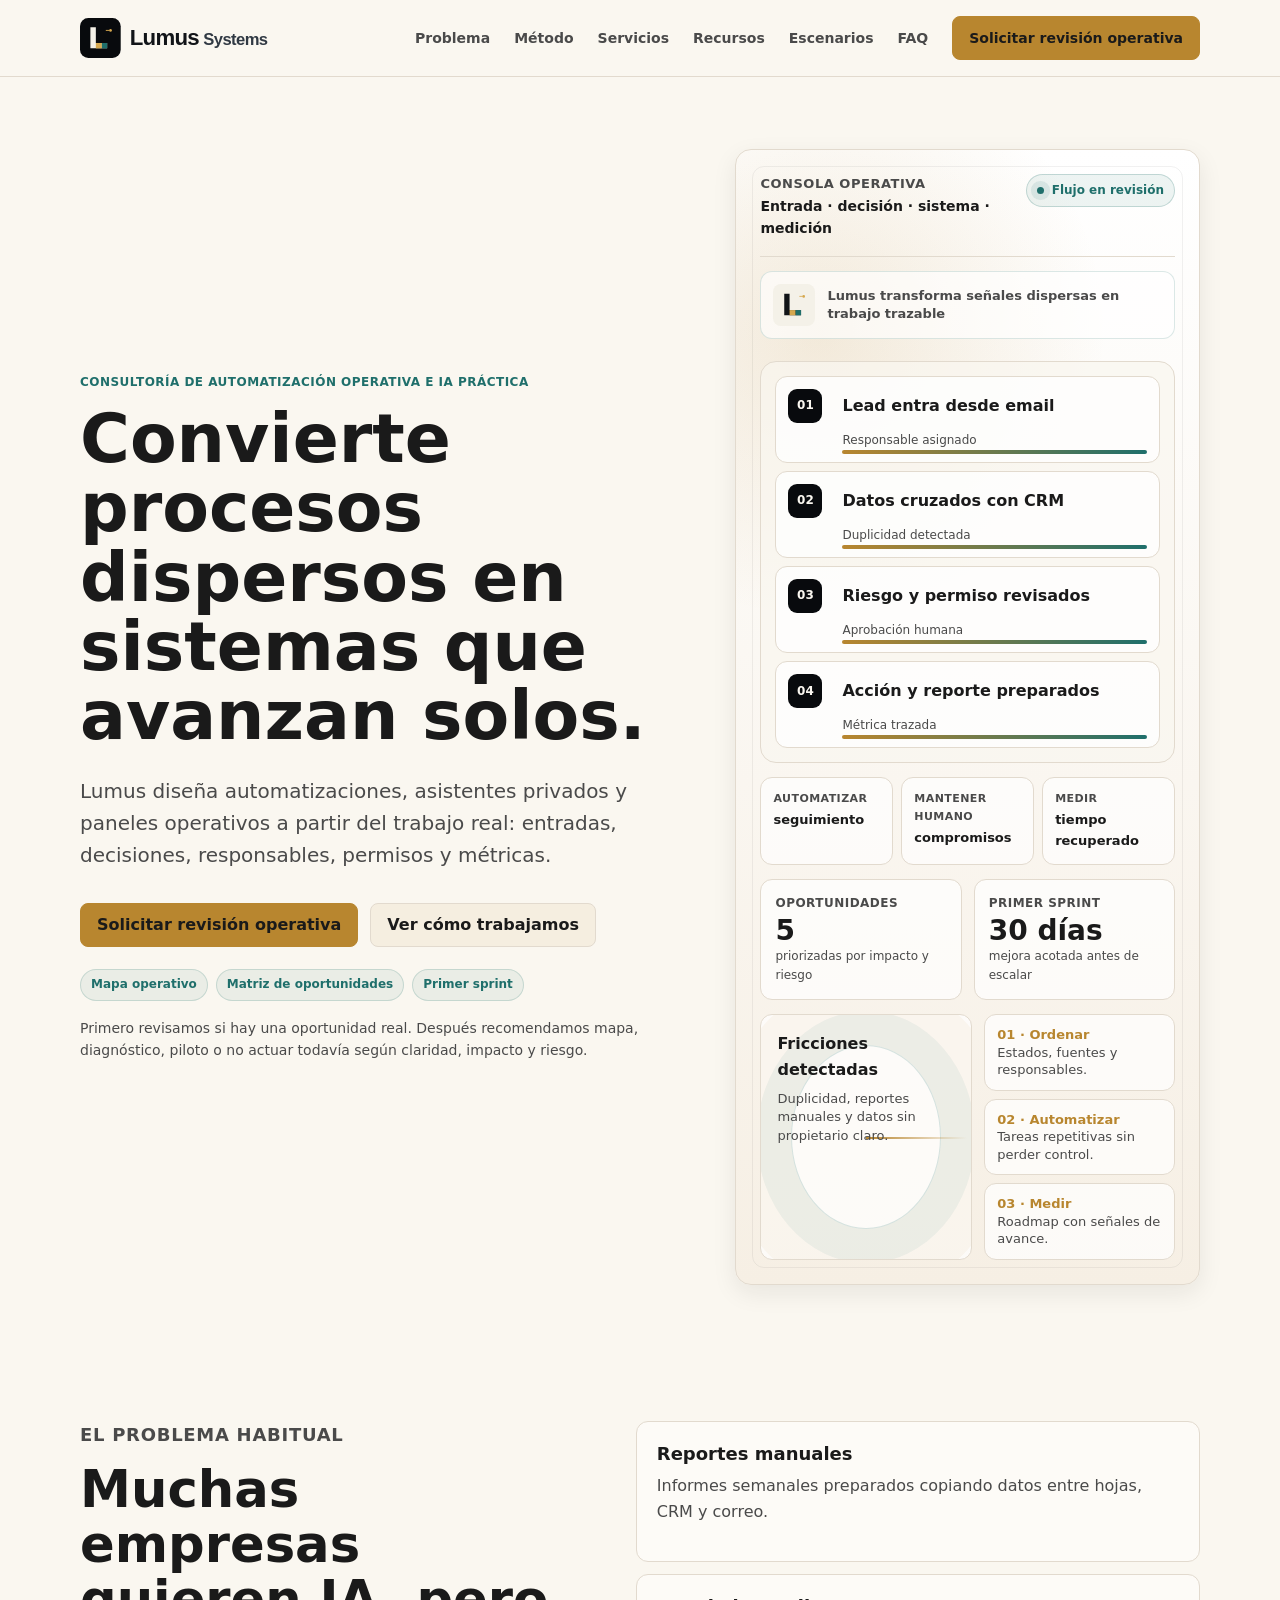
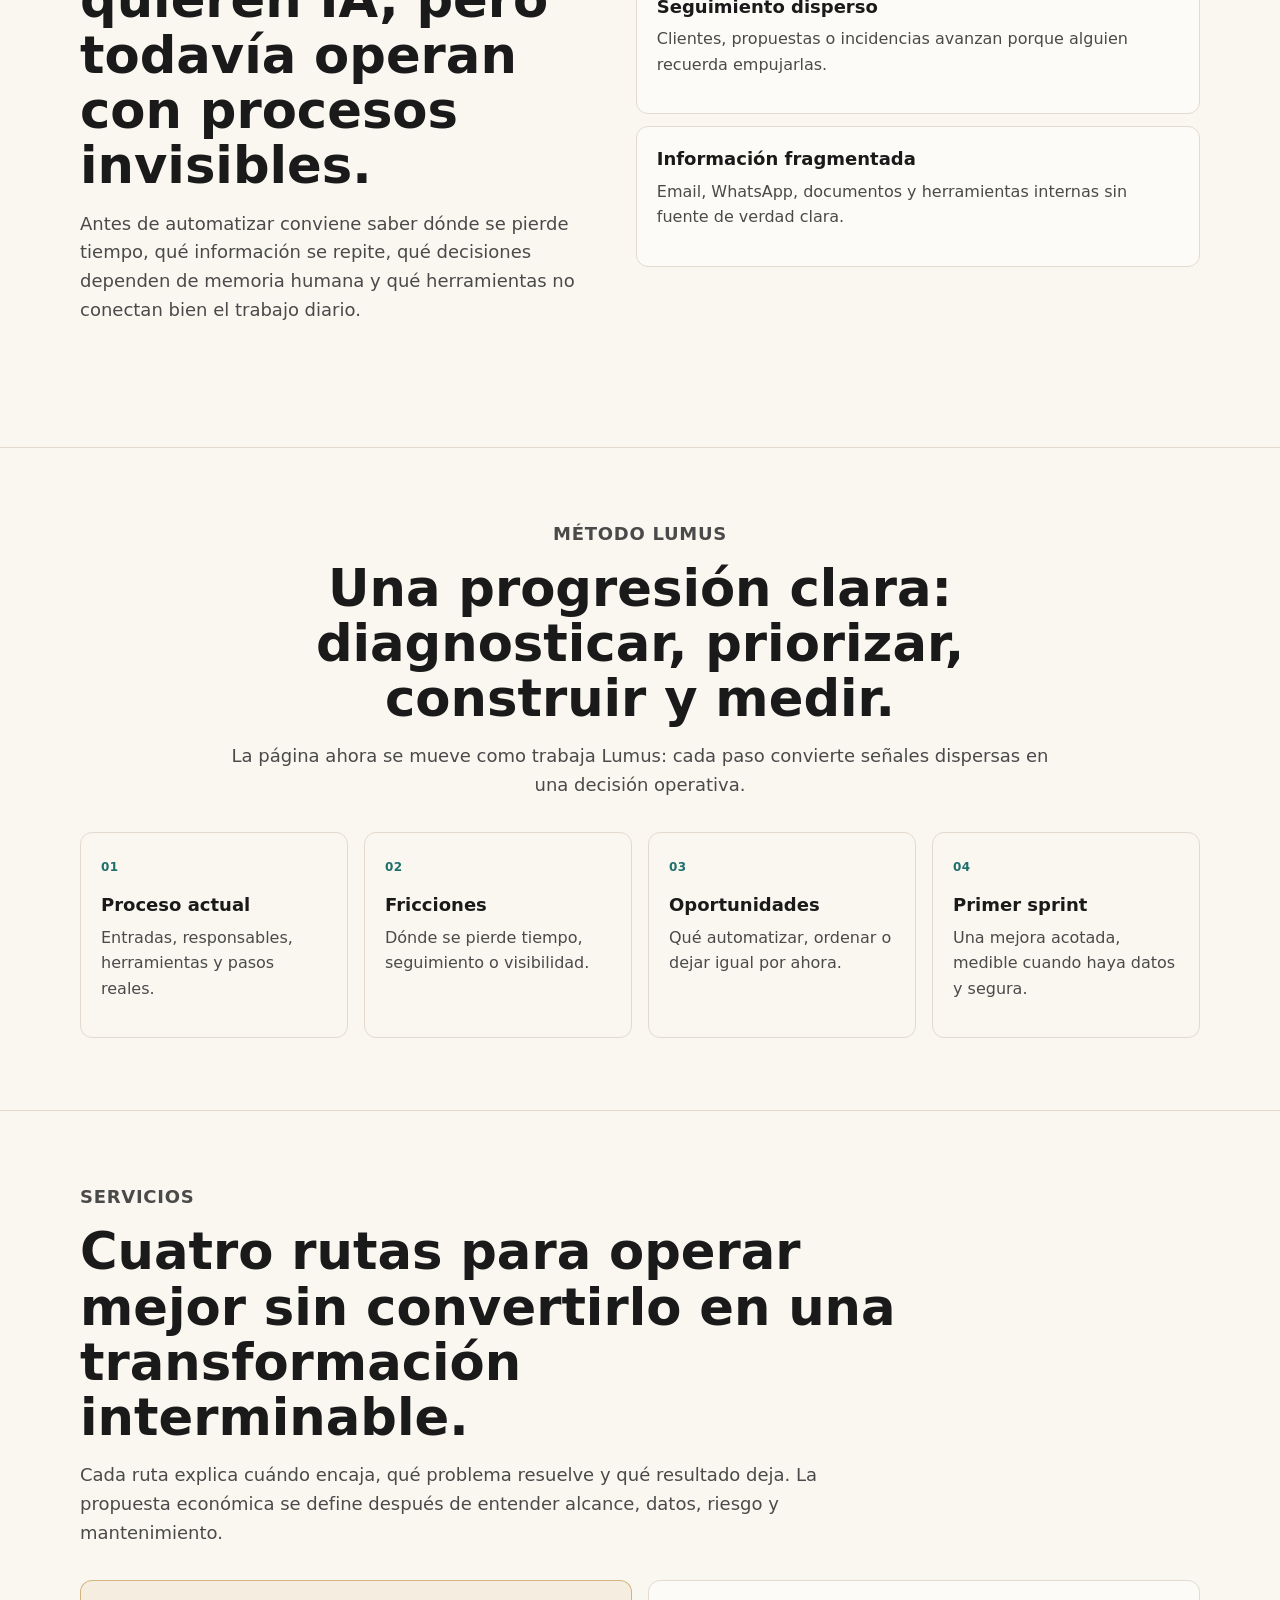
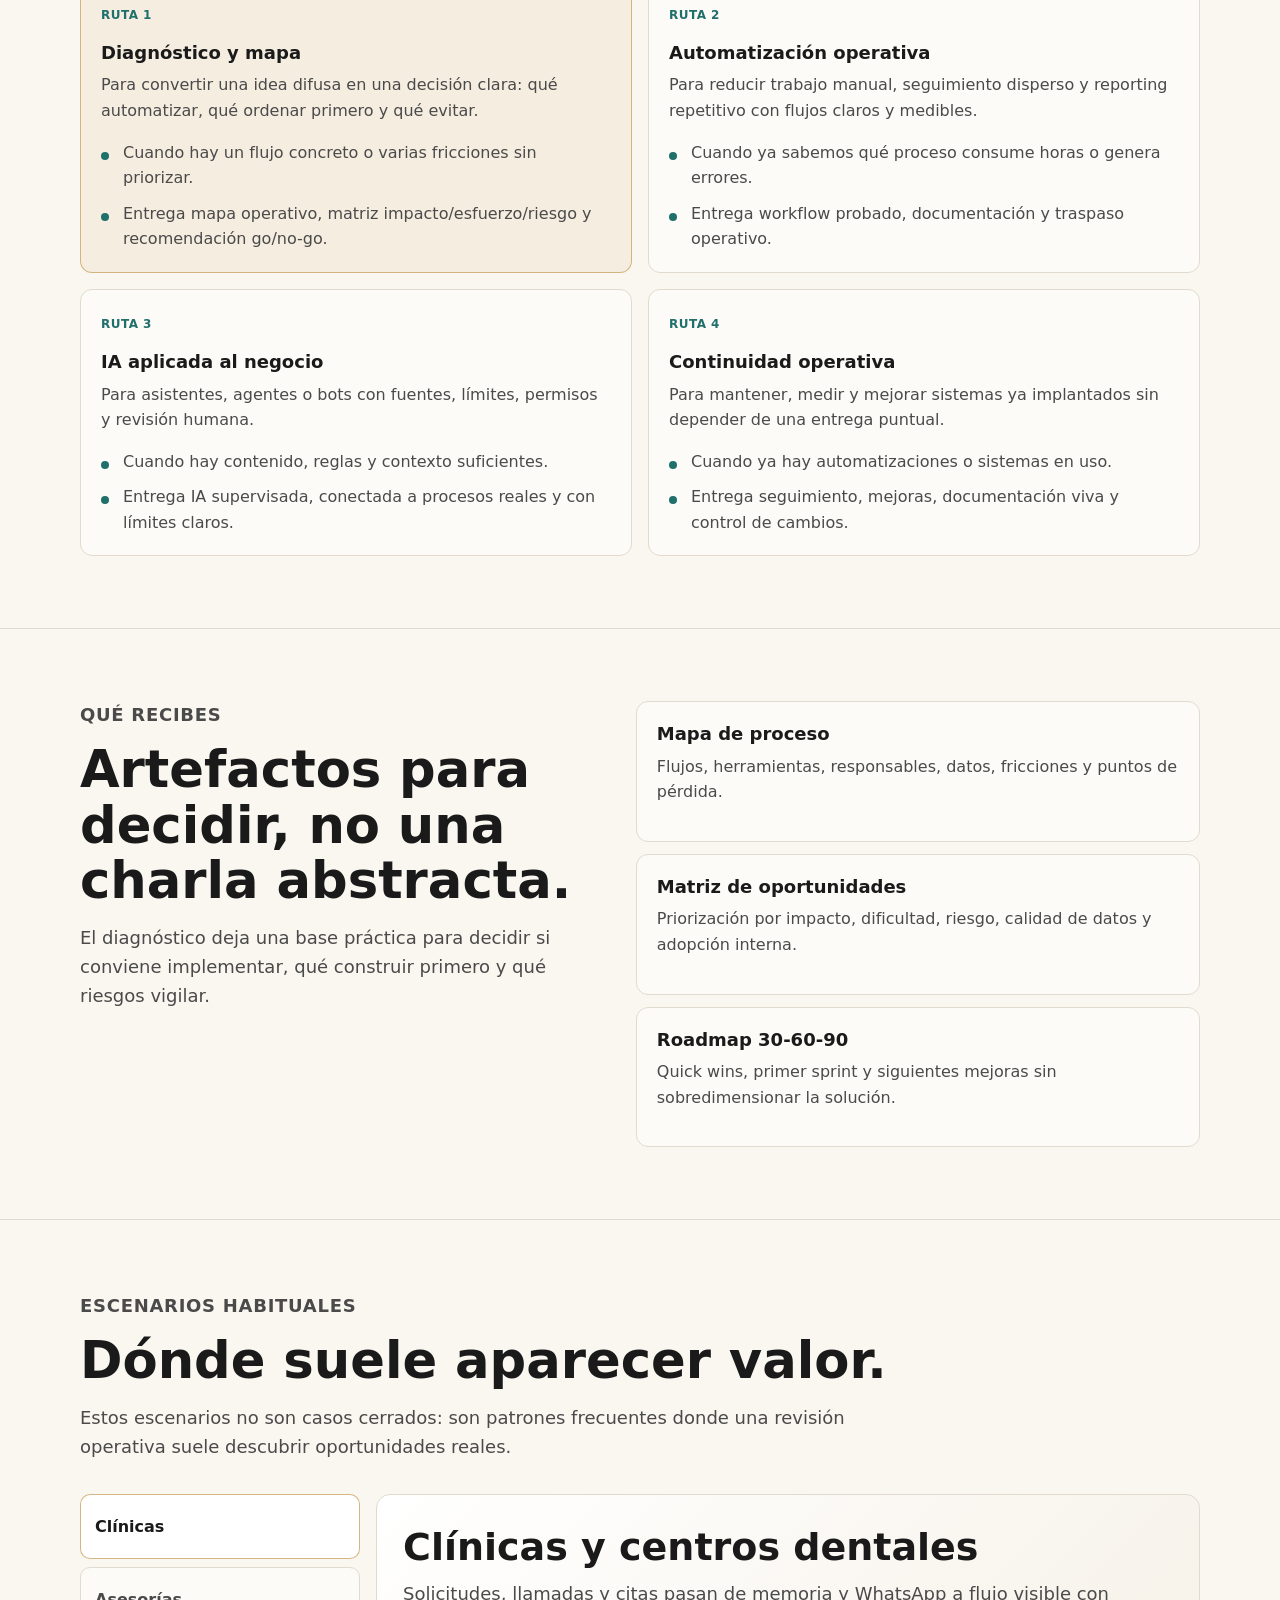
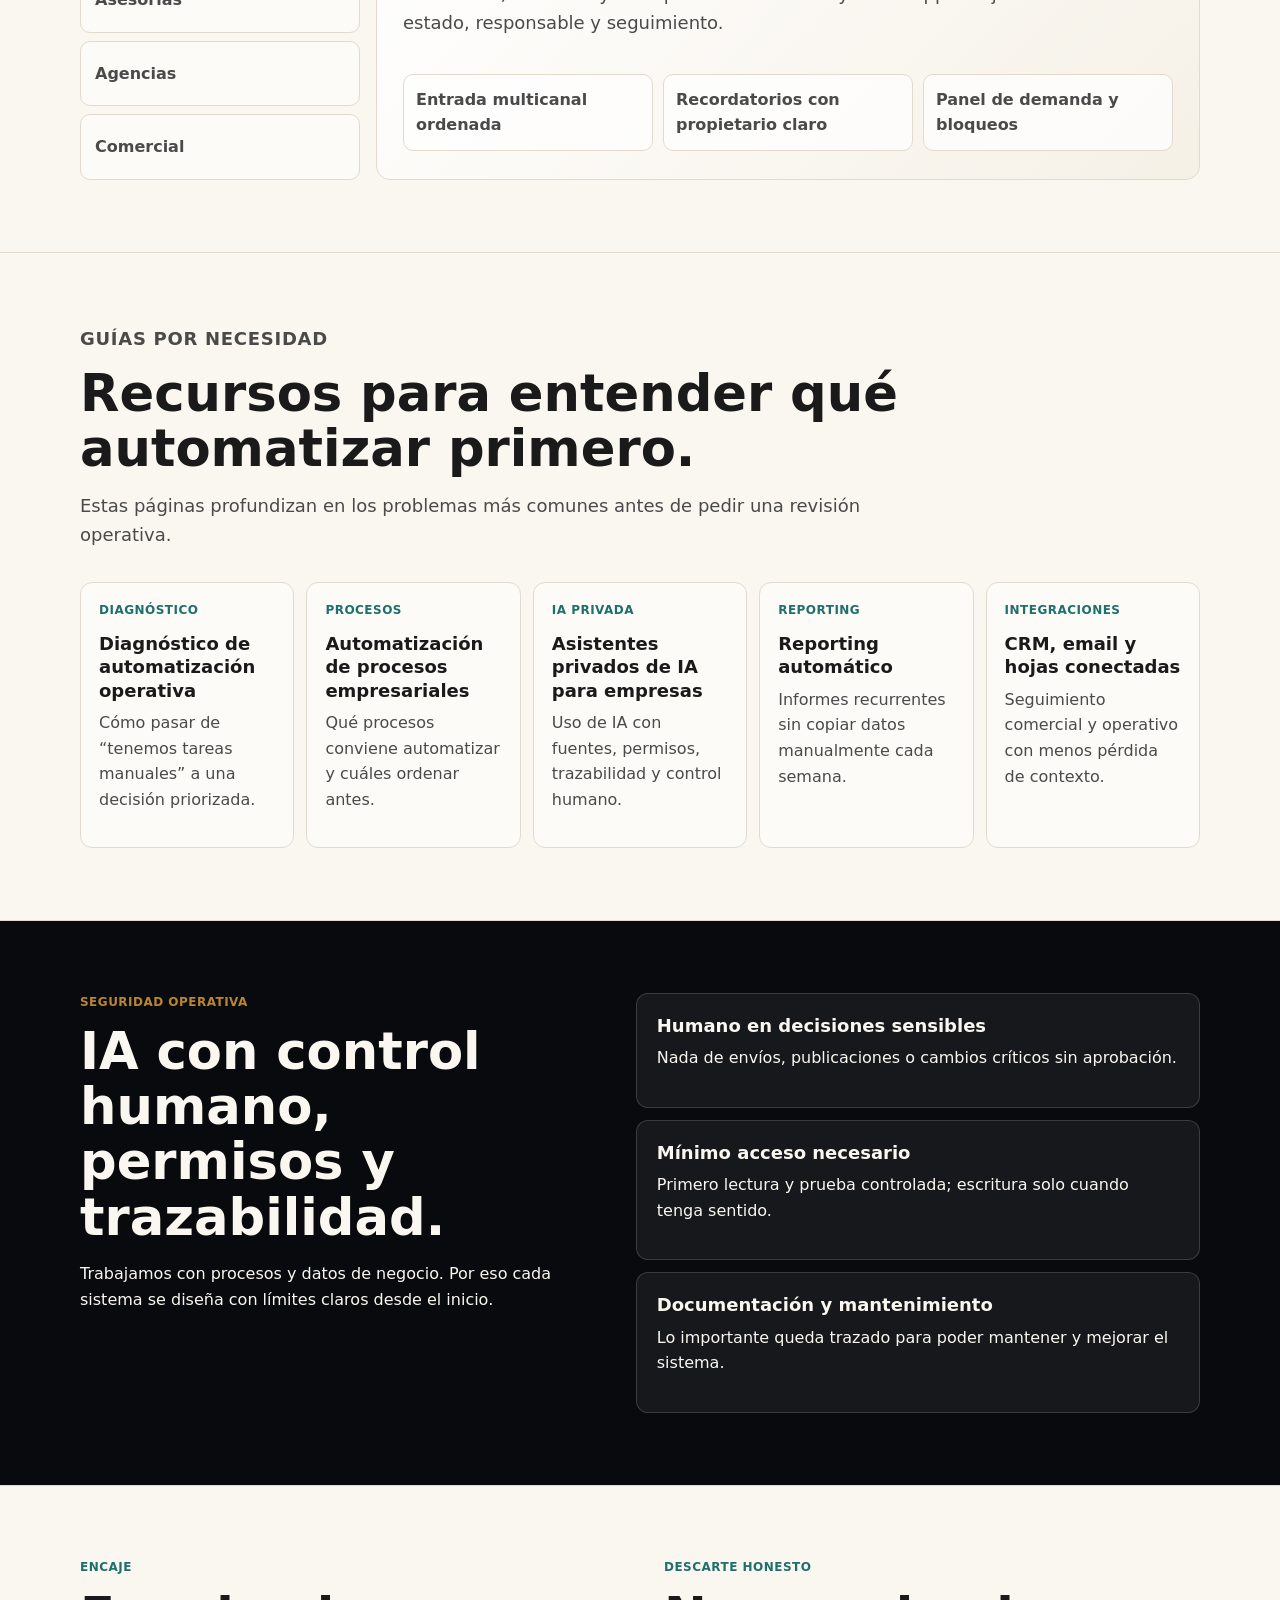
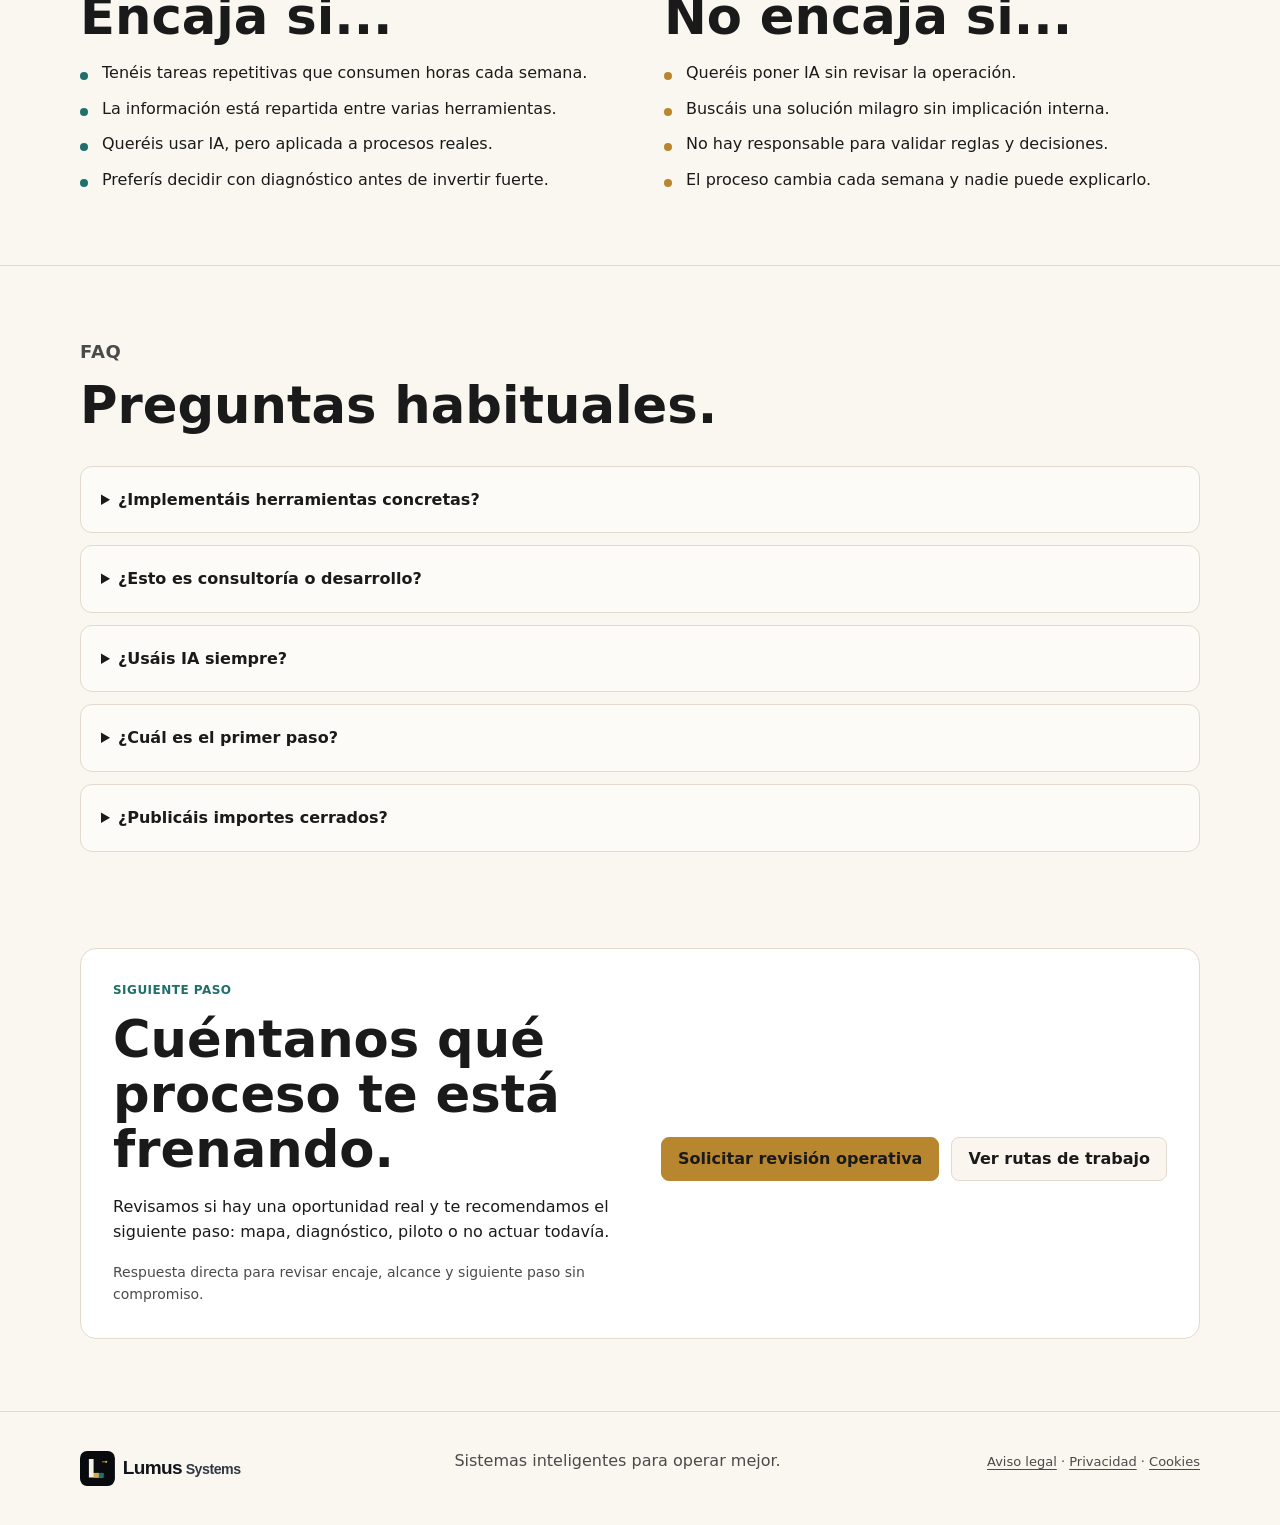
==== deploy/index.html @ 9560a076 "fix(web): remove unclear console sidebar" ====
<!doctype html>
<html lang="es">
<head>
  <meta charset="utf-8">
  <meta name="viewport" content="width=device-width,initial-scale=1">
  <title>Consultoría de automatización operativa e IA práctica | Lumus Systems</title>
  <meta name="description" content="Lumus Systems ayuda a empresas B2B a ordenar procesos, detectar oportunidades reales de automatización y construir sistemas mantenibles con IA cuando aporta valor.">
  <meta name="keywords" content="automatización de procesos empresariales, consultoría de automatización, IA práctica para empresas, sistemas internos para empresas, automatización de procesos para pymes">
  <meta name="robots" content="index,follow,max-image-preview:large">
  <link rel="canonical" href="https://lumussystems.com/">
  <meta property="og:title" content="Lumus Systems · Automatización operativa e IA práctica">
  <meta property="og:description" content="Procesos claros antes que herramientas. Diagnóstico, automatización e IA aplicada con control humano.">
  <meta property="og:type" content="website">
  <meta property="og:url" content="https://lumussystems.com/">
  <meta property="og:image" content="https://lumussystems.com/assets/lumus-og-image-v1.png">
  <meta property="og:image:width" content="1200">
  <meta property="og:image:height" content="630">
  <meta name="twitter:card" content="summary_large_image">
  <meta name="twitter:title" content="Lumus Systems · Sistemas inteligentes para operar mejor">
  <meta name="twitter:description" content="Consultoría de automatización operativa e IA práctica para empresas B2B.">
  <link rel="icon" type="image/svg+xml" href="assets/lumus-symbol-v5-light.svg">
  <link rel="stylesheet" href="style.css">
  <script type="application/ld+json">
  {
    "@context": "https://schema.org",
    "@graph": [
      {
        "@type": "Organization",
        "@id": "https://lumussystems.com/#organization",
        "name": "Lumus Systems",
        "url": "https://lumussystems.com/",
        "logo": "https://lumussystems.com/assets/lumus-logo-v5-light.svg",
        "slogan": "Sistemas inteligentes para operar mejor"
      },
      {
        "@type": "ProfessionalService",
        "@id": "https://lumussystems.com/#service",
        "name": "Lumus Systems",
        "url": "https://lumussystems.com/",
        "description": "Consultoría de automatización operativa, sistemas internos e IA práctica para empresas B2B.",
        "areaServed": "ES",
        "serviceType": [
          "Diagnóstico de automatización operativa",
          "Automatización de procesos empresariales",
          "IA práctica para empresas",
          "Sistemas internos para empresas"
        ]
      },
      {
        "@type": "WebSite",
        "@id": "https://lumussystems.com/#website",
        "url": "https://lumussystems.com/",
        "name": "Lumus Systems",
        "publisher": { "@id": "https://lumussystems.com/#organization" },
        "inLanguage": "es"
      },
      {
        "@type": "FAQPage",
        "@id": "https://lumussystems.com/#faq",
        "mainEntity": [
          {
            "@type": "Question",
            "name": "¿Lumus Systems implementa herramientas concretas?",
            "acceptedAnswer": { "@type": "Answer", "text": "Sí, pero la herramienta se elige después de entender el proceso, los datos, los permisos y el mantenimiento necesario." }
          },
          {
            "@type": "Question",
            "name": "¿Esto es consultoría o desarrollo?",
            "acceptedAnswer": { "@type": "Answer", "text": "Ambas cosas: diagnóstico operativo, diseño del sistema e implementación práctica cuando tiene sentido." }
          },
          {
            "@type": "Question",
            "name": "¿Usáis IA siempre?",
            "acceptedAnswer": { "@type": "Answer", "text": "No. La IA entra cuando aporta valor real dentro de un proceso bien definido y con control humano." }
          }
        ]
      }
    ]
  }
  </script>
</head>
<body>
  <a class="skip-link" href="#contenido">Saltar al contenido</a>

  <nav class="nav" aria-label="Navegación principal">
    <div class="wrap nav-inner">
      <a class="brand" href="#contenido" aria-label="Lumus Systems">
        <img class="brand-logo" src="assets/lumus-logo-ui.svg" width="1040" height="216" alt="Lumus Systems">
      </a>
      <button class="menu-toggle" type="button" aria-expanded="false" aria-controls="nav-menu">
        <span></span><span></span><span></span>
        <span class="sr-only menu-label">Abrir menú</span>
      </button>
      <div class="nav-links" id="nav-menu">
        <a href="#problema">Problema</a>
        <a href="#metodo">Método</a>
        <a href="#servicios">Servicios</a>
        <a href="#recursos">Recursos</a>
        <a href="#casos">Escenarios</a>
        <a href="#faq">FAQ</a>
        <a class="btn primary" href="#contacto">Solicitar revisión operativa</a>
      </div>
    </div>
  </nav>

  <main id="contenido">
    <header class="hero">
      <div class="wrap hero-grid">
        <div class="hero-copy">
          <p class="eyebrow"><span class="desktop-copy">Consultoría de automatización operativa e IA práctica</span><span class="mobile-copy">Automatización operativa e IA práctica</span></p>
          <h1>Convierte procesos dispersos en sistemas que avanzan solos.</h1>
          <p class="lead">Lumus diseña automatizaciones, asistentes privados y paneles operativos a partir del trabajo real: entradas, decisiones, responsables, permisos y métricas.</p>
          <div class="actions">
            <a class="btn primary" href="#contacto">Solicitar revisión operativa</a>
            <a class="btn secondary" href="#metodo">Ver cómo trabajamos</a>
          </div>
          <div class="proof-row" aria-label="Entregables Lumus">
            <span>Mapa operativo</span>
            <span>Matriz de oportunidades</span>
            <span>Primer sprint</span>
          </div>
          <p class="micro">Primero revisamos si hay una oportunidad real. Después recomendamos mapa, diagnóstico, piloto o no actuar todavía según claridad, impacto y riesgo.</p>
        </div>
        <aside class="hero-system" aria-label="Simulación de una consola operativa Lumus">
          <div class="system-top">
            <div>
              <span>Consola operativa</span>
              <strong>Entrada · decisión · sistema · medición</strong>
            </div>
            <p class="live-chip"><i></i> Flujo en revisión</p>
          </div>
          <div class="system-brand" aria-hidden="true">
            <img src="assets/lumus-symbol-v5-light.svg" width="512" height="512" alt="">
            <span>Lumus transforma señales dispersas en trabajo trazable</span>
          </div>
          <div class="ops-console">
            <div class="ops-main">
              <div class="pipeline-row active">
                <span>01</span>
                <b>Lead entra desde email</b>
                <em>Responsable asignado</em>
              </div>
              <div class="pipeline-row">
                <span>02</span>
                <b>Datos cruzados con CRM</b>
                <em>Duplicidad detectada</em>
              </div>
              <div class="pipeline-row">
                <span>03</span>
                <b>Riesgo y permiso revisados</b>
                <em>Aprobación humana</em>
              </div>
              <div class="pipeline-row">
                <span>04</span>
                <b>Acción y reporte preparados</b>
                <em>Métrica trazada</em>
              </div>
            </div>
          </div>
          <div class="decision-strip">
            <div>
              <span>Automatizar</span>
              <b>seguimiento</b>
            </div>
            <div>
              <span>Mantener humano</span>
              <b>compromisos</b>
            </div>
            <div>
              <span>Medir</span>
              <b>tiempo recuperado</b>
            </div>
          </div>
          <div class="signal-grid">
            <div><span>Oportunidades</span><b>5</b><small>priorizadas por impacto y riesgo</small></div>
            <div><span>Primer sprint</span><b>30 días</b><small>mejora acotada antes de escalar</small></div>
          </div>
          <div class="system-bottom">
            <div class="radar-card"><b>Fricciones detectadas</b><span>Duplicidad, reportes manuales y datos sin propietario claro.</span></div>
            <div class="task-stack">
              <p><strong>01 · Ordenar</strong> Estados, fuentes y responsables.</p>
              <p><strong>02 · Automatizar</strong> Tareas repetitivas sin perder control.</p>
              <p><strong>03 · Medir</strong> Roadmap con señales de avance.</p>
            </div>
          </div>
        </aside>
      </div>
    </header>

    <section id="problema">
      <div class="wrap split">
        <div class="section-head">
          <p class="kicker">El problema habitual</p>
          <h2>Muchas empresas quieren IA, pero todavía operan con procesos invisibles.</h2>
          <p>Antes de automatizar conviene saber dónde se pierde tiempo, qué información se repite, qué decisiones dependen de memoria humana y qué herramientas no conectan bien el trabajo diario.</p>
        </div>
        <div class="signal-list">
          <article class="card"><h3>Reportes manuales</h3><p>Informes semanales preparados copiando datos entre hojas, CRM y correo.</p></article>
          <article class="card"><h3>Seguimiento disperso</h3><p>Clientes, propuestas o incidencias avanzan porque alguien recuerda empujarlas.</p></article>
          <article class="card"><h3>Información fragmentada</h3><p>Email, WhatsApp, documentos y herramientas internas sin fuente de verdad clara.</p></article>
        </div>
      </div>
    </section>

    <section id="metodo" class="band">
      <div class="wrap">
        <div class="section-head centered">
              <p class="kicker">Método Lumus</p>
              <h2>Una progresión clara: diagnosticar, priorizar, construir y medir.</h2>
              <p>La página ahora se mueve como trabaja Lumus: cada paso convierte señales dispersas en una decisión operativa.</p>
            </div>
        <div class="method-map">
          <article><span>01</span><h3>Proceso actual</h3><p>Entradas, responsables, herramientas y pasos reales.</p></article>
          <article><span>02</span><h3>Fricciones</h3><p>Dónde se pierde tiempo, seguimiento o visibilidad.</p></article>
          <article><span>03</span><h3>Oportunidades</h3><p>Qué automatizar, ordenar o dejar igual por ahora.</p></article>
          <article><span>04</span><h3>Primer sprint</h3><p>Una mejora acotada, medible cuando haya datos y segura.</p></article>
        </div>
      </div>
    </section>

    <section id="servicios">
      <div class="wrap">
        <div class="section-head">
          <p class="kicker">Servicios</p>
          <h2>Cuatro rutas para operar mejor sin convertirlo en una transformación interminable.</h2>
          <p>Cada ruta explica cuándo encaja, qué problema resuelve y qué resultado deja. La propuesta económica se define después de entender alcance, datos, riesgo y mantenimiento.</p>
        </div>
        <div class="services">
          <article class="service-card featured">
            <span class="route">Ruta 1</span>
            <h3>Diagnóstico y mapa</h3>
            <p>Para convertir una idea difusa en una decisión clara: qué automatizar, qué ordenar primero y qué evitar.</p>
            <ul>
              <li>Cuando hay un flujo concreto o varias fricciones sin priorizar.</li>
              <li>Entrega mapa operativo, matriz impacto/esfuerzo/riesgo y recomendación go/no-go.</li>
            </ul>
          </article>
          <article class="service-card">
            <span class="route">Ruta 2</span>
            <h3>Automatización operativa</h3>
            <p>Para reducir trabajo manual, seguimiento disperso y reporting repetitivo con flujos claros y medibles.</p>
            <ul>
              <li>Cuando ya sabemos qué proceso consume horas o genera errores.</li>
              <li>Entrega workflow probado, documentación y traspaso operativo.</li>
            </ul>
          </article>
          <article class="service-card">
            <span class="route">Ruta 3</span>
            <h3>IA aplicada al negocio</h3>
            <p>Para asistentes, agentes o bots con fuentes, límites, permisos y revisión humana.</p>
            <ul>
              <li>Cuando hay contenido, reglas y contexto suficientes.</li>
              <li>Entrega IA supervisada, conectada a procesos reales y con límites claros.</li>
            </ul>
          </article>
          <article class="service-card">
            <span class="route">Ruta 4</span>
            <h3>Continuidad operativa</h3>
            <p>Para mantener, medir y mejorar sistemas ya implantados sin depender de una entrega puntual.</p>
            <ul>
              <li>Cuando ya hay automatizaciones o sistemas en uso.</li>
              <li>Entrega seguimiento, mejoras, documentación viva y control de cambios.</li>
            </ul>
          </article>
        </div>
      </div>
    </section>

    <section class="band">
      <div class="wrap deliverable-grid">
        <div class="section-head">
          <p class="kicker">Qué recibes</p>
          <h2>Artefactos para decidir, no una charla abstracta.</h2>
          <p>El diagnóstico deja una base práctica para decidir si conviene implementar, qué construir primero y qué riesgos vigilar.</p>
        </div>
        <div class="deliverables">
          <article class="card"><h3>Mapa de proceso</h3><p>Flujos, herramientas, responsables, datos, fricciones y puntos de pérdida.</p></article>
          <article class="card"><h3>Matriz de oportunidades</h3><p>Priorización por impacto, dificultad, riesgo, calidad de datos y adopción interna.</p></article>
          <article class="card"><h3>Roadmap 30-60-90</h3><p>Quick wins, primer sprint y siguientes mejoras sin sobredimensionar la solución.</p></article>
        </div>
      </div>
    </section>

    <section id="casos">
      <div class="wrap">
        <div class="section-head">
          <p class="kicker">Escenarios habituales</p>
          <h2>Dónde suele aparecer valor.</h2>
          <p>Estos escenarios no son casos cerrados: son patrones frecuentes donde una revisión operativa suele descubrir oportunidades reales.</p>
        </div>
        <div class="scenario-tabs" data-tabs>
          <div class="tab-buttons" role="tablist" aria-label="Escenarios habituales">
            <button class="is-active" type="button" role="tab" aria-selected="true" data-tab="clinicas">Clínicas</button>
            <button type="button" role="tab" aria-selected="false" data-tab="asesorias">Asesorías</button>
            <button type="button" role="tab" aria-selected="false" data-tab="agencias">Agencias</button>
            <button type="button" role="tab" aria-selected="false" data-tab="comercial">Comercial</button>
          </div>
          <div class="tab-panel is-active" data-panel="clinicas">
            <h3>Clínicas y centros dentales</h3>
            <p>Solicitudes, llamadas y citas pasan de memoria y WhatsApp a flujo visible con estado, responsable y seguimiento.</p>
            <ul><li>Entrada multicanal ordenada</li><li>Recordatorios con propietario claro</li><li>Panel de demanda y bloqueos</li></ul>
          </div>
          <div class="tab-panel" data-panel="asesorias">
            <h3>Asesorías y despachos</h3>
            <p>Documentos, solicitudes y recordatorios se ordenan en un sistema con trazabilidad y asistente privado si procede.</p>
            <ul><li>Checklist documental</li><li>Alertas por vencimiento</li><li>IA privada sobre procedimientos internos</li></ul>
          </div>
          <div class="tab-panel" data-panel="agencias">
            <h3>Agencias y servicios B2B</h3>
            <p>Leads, propuestas, reporting y entregables dejan de depender de persecución manual.</p>
            <ul><li>Estado por cliente</li><li>Reporting recurrente</li><li>Seguimiento de entregables</li></ul>
          </div>
          <div class="tab-panel" data-panel="comercial">
            <h3>Equipos comerciales</h3>
            <p>Integración de CRM, email y hojas de cálculo para no perder próximas acciones, avisos o información crítica.</p>
            <ul><li>Próxima acción visible</li><li>Datos sincronizados</li><li>Alertas de oportunidad y riesgo</li></ul>
          </div>
        </div>
      </div>
    </section>

    <section id="recursos" class="band">
      <div class="wrap">
        <div class="section-head">
          <p class="kicker">Guías por necesidad</p>
          <h2>Recursos para entender qué automatizar primero.</h2>
          <p>Estas páginas profundizan en los problemas más comunes antes de pedir una revisión operativa.</p>
        </div>
        <div class="resource-grid">
          <a class="resource-card" href="diagnostico-automatizacion-operativa/">
            <span>Diagnóstico</span>
            <h3>Diagnóstico de automatización operativa</h3>
            <p>Cómo pasar de “tenemos tareas manuales” a una decisión priorizada.</p>
          </a>
          <a class="resource-card" href="automatizacion-procesos-empresariales/">
            <span>Procesos</span>
            <h3>Automatización de procesos empresariales</h3>
            <p>Qué procesos conviene automatizar y cuáles ordenar antes.</p>
          </a>
          <a class="resource-card" href="asistentes-privados-ia-empresas/">
            <span>IA privada</span>
            <h3>Asistentes privados de IA para empresas</h3>
            <p>Uso de IA con fuentes, permisos, trazabilidad y control humano.</p>
          </a>
          <a class="resource-card" href="reporting-automatico/">
            <span>Reporting</span>
            <h3>Reporting automático</h3>
            <p>Informes recurrentes sin copiar datos manualmente cada semana.</p>
          </a>
          <a class="resource-card" href="integraciones-crm-email-sheets/">
            <span>Integraciones</span>
            <h3>CRM, email y hojas conectadas</h3>
            <p>Seguimiento comercial y operativo con menos pérdida de contexto.</p>
          </a>
        </div>
      </div>
    </section>

    <section class="dark-band">
      <div class="wrap trust-grid">
        <div>
          <p class="kicker">Seguridad operativa</p>
          <h2>IA con control humano, permisos y trazabilidad.</h2>
          <p>Trabajamos con procesos y datos de negocio. Por eso cada sistema se diseña con límites claros desde el inicio.</p>
        </div>
        <div class="trust-cards">
          <article><h3>Humano en decisiones sensibles</h3><p>Nada de envíos, publicaciones o cambios críticos sin aprobación.</p></article>
          <article><h3>Mínimo acceso necesario</h3><p>Primero lectura y prueba controlada; escritura solo cuando tenga sentido.</p></article>
          <article><h3>Documentación y mantenimiento</h3><p>Lo importante queda trazado para poder mantener y mejorar el sistema.</p></article>
        </div>
      </div>
    </section>

    <section id="encaje" class="band">
      <div class="wrap fit">
        <article>
          <p class="kicker">Encaje</p>
          <h2>Encaja si...</h2>
          <ul class="check-list">
            <li>Tenéis tareas repetitivas que consumen horas cada semana.</li>
            <li>La información está repartida entre varias herramientas.</li>
            <li>Queréis usar IA, pero aplicada a procesos reales.</li>
            <li>Preferís decidir con diagnóstico antes de invertir fuerte.</li>
          </ul>
        </article>
        <article>
          <p class="kicker">Descarte honesto</p>
          <h2>No encaja si...</h2>
          <ul class="check-list muted">
            <li>Queréis poner IA sin revisar la operación.</li>
            <li>Buscáis una solución milagro sin implicación interna.</li>
            <li>No hay responsable para validar reglas y decisiones.</li>
            <li>El proceso cambia cada semana y nadie puede explicarlo.</li>
          </ul>
        </article>
      </div>
    </section>

    <section id="faq">
      <div class="wrap">
        <div class="section-head">
          <p class="kicker">FAQ</p>
          <h2>Preguntas habituales.</h2>
        </div>
        <div class="faq-list">
          <details>
            <summary>¿Implementáis herramientas concretas?</summary>
            <p>Sí, pero la herramienta se elige después de entender el proceso, los datos, los permisos y el mantenimiento necesario.</p>
          </details>
          <details>
            <summary>¿Esto es consultoría o desarrollo?</summary>
            <p>Ambas cosas: diagnóstico operativo, diseño del sistema e implementación práctica cuando tiene sentido.</p>
          </details>
          <details>
            <summary>¿Usáis IA siempre?</summary>
            <p>No. La IA entra cuando aporta valor real dentro de un proceso bien definido y con control humano.</p>
          </details>
          <details>
            <summary>¿Cuál es el primer paso?</summary>
            <p>Cuéntanos qué proceso te está frenando. Revisamos si hay una oportunidad real y recomendamos mapa, diagnóstico, piloto o no actuar todavía.</p>
          </details>
          <details>
            <summary>¿Publicáis importes cerrados?</summary>
            <p>No. El alcance depende del proceso, la calidad de datos, las integraciones, los permisos y el mantenimiento esperado. Primero revisamos encaje; después se propone el formato adecuado.</p>
          </details>
        </div>
      </div>
    </section>

    <section id="contacto" class="cta-section">
      <div class="wrap cta">
        <div>
          <p class="kicker">Siguiente paso</p>
          <h2>Cuéntanos qué proceso te está frenando.</h2>
          <p>Revisamos si hay una oportunidad real y te recomendamos el siguiente paso: mapa, diagnóstico, piloto o no actuar todavía.</p>
          <p class="contact-note">Respuesta directa para revisar encaje, alcance y siguiente paso sin compromiso.</p>
        </div>
        <div class="cta-actions">
          <a class="btn primary" href="mailto:info@lumussystems.com?subject=Revisi%C3%B3n%20operativa%20Lumus%20Systems&body=Hola%20Lumus%2C%0A%0AQueremos%20revisar%20este%20proceso%3A%0A%0AHerramientas%20actuales%3A%0A%0AFricci%C3%B3n%20principal%3A%0A%0AObjetivo%20esperado%3A%0A">Solicitar revisión operativa</a>
          <a class="btn secondary" href="#servicios">Ver rutas de trabajo</a>
        </div>
      </div>
    </section>
  </main>

  <footer>
    <div class="wrap footer-inner">
      <img class="footer-logo" src="assets/lumus-logo-ui.svg" width="1040" height="216" alt="Lumus Systems">
      <p>Sistemas inteligentes para operar mejor.</p>
      <p class="legal"><a href="aviso-legal.html">Aviso legal</a> · <a href="privacidad.html">Privacidad</a> · <a href="cookies.html">Cookies</a></p>
    </div>
  </footer>

  <script src="script.js" defer></script>
</body>
</html>
---- deploy/style.css ----
:root {
  --paper: #FAF7F0;
  --paper-2: #F2EBDD;
  --ink: #1A1A1A;
  --ink-soft: #4A4A4A;
  --accent: #B8862F;
  --rule: #E2DACE;
  --dark: #080A0D;
  --teal: #1F6F6B;
  --white: #FFFFFF;
  --max: 1120px;
}

* { box-sizing: border-box; }
html { scroll-behavior: smooth; }
body {
  margin: 0;
  background: var(--paper);
  color: var(--ink);
  font-family: Inter, system-ui, -apple-system, BlinkMacSystemFont, "Segoe UI", sans-serif;
  line-height: 1.6;
  overflow-x: hidden;
}
body.menu-open { overflow: hidden; }
a { color: inherit; text-decoration: none; }
img { max-width: 100%; display: block; }
.wrap { width: min(var(--max), calc(100% - 32px)); margin: 0 auto; }
.sr-only {
  position: absolute;
  width: 1px;
  height: 1px;
  padding: 0;
  margin: -1px;
  overflow: hidden;
  clip: rect(0, 0, 0, 0);
  white-space: nowrap;
  border: 0;
}
.mobile-copy { display: none; }
.skip-link {
  position: absolute;
  left: 16px;
  top: -48px;
  z-index: 100;
  background: var(--accent);
  color: var(--white);
  padding: 8px 16px;
  border-radius: 8px;
  font-weight: 800;
}
.skip-link:focus { top: 16px; }
:focus-visible {
  outline: 2px solid var(--accent);
  outline-offset: 4px;
}

.nav {
  position: sticky;
  top: 0;
  z-index: 40;
  background: rgba(250, 247, 240, .92);
  border-bottom: 1px solid var(--rule);
  backdrop-filter: blur(16px);
}
.nav-inner {
  min-height: 76px;
  display: flex;
  align-items: center;
  justify-content: space-between;
  gap: 24px;
}
.brand {
  display: inline-flex;
  align-items: center;
  flex: 0 0 auto;
}
.brand-logo {
  width: clamp(156px, 17vw, 196px);
  height: auto;
  display: block;
}
.nav-links {
  display: flex;
  align-items: center;
  gap: 24px;
  color: var(--ink-soft);
  font-size: 14px;
  font-weight: 700;
}
.nav-links a:hover { color: var(--ink); }
.menu-toggle {
  display: none;
  width: 44px;
  height: 44px;
  border: 1px solid var(--rule);
  border-radius: 8px;
  background: var(--paper);
  color: var(--ink);
  align-items: center;
  justify-content: center;
  flex-direction: column;
  gap: 5px;
}
.menu-toggle span:not(.sr-only) {
  width: 18px;
  height: 2px;
  background: currentColor;
  border-radius: 2px;
}

.btn {
  display: inline-flex;
  align-items: center;
  justify-content: center;
  min-height: 44px;
  padding: 8px 16px;
  border: 1px solid var(--rule);
  border-radius: 8px;
  background: transparent;
  color: var(--ink);
  font-weight: 800;
  transition: background 120ms ease-out, border-color 120ms ease-out, transform 120ms ease-out;
}
.btn:hover { transform: translateY(-1px); border-color: var(--accent); }
.btn:active { transform: translateY(0); }
.btn[disabled], .btn.is-disabled { opacity: .4; pointer-events: none; }
.btn.primary { background: var(--accent); border-color: var(--accent); color: var(--ink); }
.btn.primary:hover { background: var(--ink); color: var(--paper); }
.btn.secondary { background: rgba(184, 134, 47, .08); }

.hero { padding: 72px 0 64px; }
.hero-grid {
  display: grid;
  grid-template-columns: minmax(0, 1.02fr) minmax(320px, .78fr);
  gap: 48px;
  align-items: center;
}
.hero-copy,
.hero-artifact,
.card,
.service-card {
  min-width: 0;
  max-width: 100%;
}
.hero-copy h1,
.hero-copy p,
.section-head h2,
.section-head p {
  overflow-wrap: break-word;
}
.eyebrow, .kicker {
  margin: 0 0 12px;
  color: var(--teal);
  font-size: 12px;
  font-weight: 800;
  letter-spacing: .04em;
  text-transform: uppercase;
}
h1, h2, h3, p { margin-top: 0; }
h1 {
  max-width: 840px;
  margin-bottom: 24px;
  font-size: clamp(42px, 6vw, 68px);
  line-height: 1.02;
  letter-spacing: 0;
}
h2 {
  margin-bottom: 16px;
  font-size: clamp(32px, 4vw, 52px);
  line-height: 1.08;
  letter-spacing: 0;
}
h3 {
  margin-bottom: 8px;
  font-size: 18px;
  line-height: 1.3;
  letter-spacing: 0;
}
.lead {
  max-width: 720px;
  color: var(--ink-soft);
  font-size: 20px;
  line-height: 1.6;
}
.actions, .cta-actions {
  display: flex;
  flex-wrap: wrap;
  gap: 12px;
  margin-top: 32px;
}
.micro, .contact-note {
  margin: 16px 0 0;
  color: var(--ink-soft);
  font-size: 14px;
}
.proof-row {
  display: flex;
  flex-wrap: wrap;
  gap: 8px;
  margin-top: 22px;
}
.proof-row span {
  display: inline-flex;
  align-items: center;
  min-height: 32px;
  padding: 5px 10px;
  border: 1px solid rgba(31, 111, 107, .18);
  border-radius: 999px;
  background: rgba(31, 111, 107, .07);
  color: var(--teal);
  font-size: 12px;
  font-weight: 800;
}

.hero-artifact,
.hero-system {
  border: 1px solid var(--rule);
  border-radius: 16px;
  background: var(--white);
  padding: 24px;
  box-shadow: 0 8px 24px rgba(26, 26, 26, .08);
}
.hero-system {
  position: relative;
  overflow: hidden;
  min-height: 548px;
  background:
    radial-gradient(circle at 18% 16%, rgba(184, 134, 47, .16), transparent 28%),
    linear-gradient(180deg, #FFFFFF, #F6EFE4);
}
.hero-system::before {
  content: "";
  position: absolute;
  inset: 16px;
  border: 1px solid rgba(26, 26, 26, .06);
  border-radius: 12px;
  pointer-events: none;
}
.system-top,
.flow-board,
.signal-grid,
.system-bottom {
  position: relative;
  z-index: 1;
}
.system-top {
  display: flex;
  align-items: flex-start;
  justify-content: space-between;
  gap: 16px;
  padding-bottom: 16px;
  border-bottom: 1px solid var(--rule);
}
.system-brand {
  position: relative;
  z-index: 1;
  display: grid;
  grid-template-columns: 42px 1fr;
  gap: 12px;
  align-items: center;
  margin-top: 14px;
  padding: 12px;
  border: 1px solid rgba(31, 111, 107, .16);
  border-radius: 12px;
  background: rgba(255, 255, 255, .64);
}
.system-brand img {
  width: 42px;
  height: 42px;
}
.system-brand span {
  color: var(--ink-soft);
  font-size: 13px;
  font-weight: 800;
  line-height: 1.35;
}
.system-top span {
  display: block;
  color: var(--ink-soft);
  font-size: 13px;
  font-weight: 800;
  text-transform: uppercase;
  letter-spacing: .04em;
}
.system-top strong {
  display: block;
  color: var(--ink);
  font-size: 14px;
}
.live-chip {
  display: inline-flex;
  align-items: center;
  gap: 8px;
  margin: 0;
  padding: 6px 10px;
  border: 1px solid rgba(31, 111, 107, .22);
  border-radius: 999px;
  background: rgba(31, 111, 107, .08);
  color: var(--teal);
  font-size: 12px;
  font-weight: 800;
  white-space: nowrap;
}
.live-chip i {
  width: 7px;
  height: 7px;
  border-radius: 50%;
  background: var(--teal);
  box-shadow: 0 0 0 6px rgba(31, 111, 107, .10);
  animation: livePulse 1.8s ease-out infinite;
}
.flow-board {
  display: grid;
  grid-template-columns: 1fr 28px 1fr 28px 1fr;
  gap: 8px;
  align-items: center;
  margin: 22px 0 14px;
  padding: 16px;
  border: 1px solid var(--rule);
  border-radius: 16px;
  background: rgba(250, 247, 240, .72);
}
.ops-console {
  position: relative;
  z-index: 1;
  margin: 22px 0 14px;
  padding: 14px;
  border: 1px solid var(--rule);
  border-radius: 16px;
  background: rgba(250, 247, 240, .72);
}
.ops-main {
  display: grid;
  gap: 8px;
}
.pipeline-row {
  position: relative;
  display: grid;
  grid-template-columns: 42px 1fr;
  gap: 8px 12px;
  align-items: center;
  min-height: 72px;
  padding: 12px;
  border: 1px solid var(--rule);
  border-radius: 12px;
  background: rgba(255, 255, 255, .78);
  overflow: hidden;
}
.pipeline-row::after {
  content: "";
  position: absolute;
  inset: auto 12px 8px 66px;
  height: 4px;
  border-radius: 999px;
  background: linear-gradient(90deg, var(--accent), var(--teal));
  transform-origin: left center;
  animation: rowCharge 5.2s ease-in-out infinite;
}
.pipeline-row:nth-child(2)::after { animation-delay: .35s; }
.pipeline-row:nth-child(3)::after { animation-delay: .7s; }
.pipeline-row:nth-child(4)::after { animation-delay: 1.05s; }
.pipeline-row span {
  display: inline-grid;
  place-items: center;
  width: 34px;
  height: 34px;
  border-radius: 9px;
  background: var(--dark);
  color: var(--paper);
  font-size: 12px;
  font-weight: 900;
}
.pipeline-row b,
.pipeline-row em {
  display: block;
  min-width: 0;
}
.pipeline-row em {
  grid-column: 2;
  color: var(--ink-soft);
  font-size: 12px;
  font-style: normal;
}
.decision-strip {
  position: relative;
  z-index: 1;
  display: grid;
  grid-template-columns: repeat(3, 1fr);
  gap: 8px;
  margin-bottom: 14px;
}
.decision-strip div {
  padding: 12px;
  border: 1px solid var(--rule);
  border-radius: 12px;
  background: rgba(255, 255, 255, .68);
}
.decision-strip span,
.decision-strip b {
  display: block;
}
.decision-strip span {
  color: var(--ink-soft);
  font-size: 11px;
  font-weight: 800;
  letter-spacing: .04em;
  text-transform: uppercase;
}
.decision-strip b {
  margin-top: 2px;
  font-size: 13px;
}
.flow-card {
  min-height: 132px;
  padding: 12px;
  border: 1px solid var(--rule);
  border-radius: 12px;
  background: var(--white);
}
.flow-card b,
.flow-card span {
  display: block;
}
.flow-card span {
  margin-top: 6px;
  color: var(--ink-soft);
  font-size: 13px;
  line-height: 1.4;
}
.flow-card em {
  display: block;
  height: 7px;
  margin-top: 14px;
  border-radius: 999px;
  background: linear-gradient(90deg, var(--accent), var(--teal));
  animation: flowScan 4.8s cubic-bezier(.16, 1, .3, 1) infinite;
}
.flow-arrow {
  display: block;
  height: 1px;
  background: var(--rule);
  position: relative;
}
.flow-arrow::after {
  content: "";
  position: absolute;
  right: 0;
  top: -4px;
  width: 8px;
  height: 8px;
  border-top: 1px solid var(--rule);
  border-right: 1px solid var(--rule);
  transform: rotate(45deg);
}
.signal-grid {
  display: grid;
  grid-template-columns: 1fr 1fr;
  gap: 12px;
  margin: 14px 0;
}
.signal-grid div,
.radar-card,
.task-stack p {
  border: 1px solid var(--rule);
  border-radius: 12px;
  background: rgba(255, 255, 255, .72);
}
.signal-grid div {
  padding: 14px;
}
.signal-grid span,
.signal-grid small {
  display: block;
  color: var(--ink-soft);
  font-size: 12px;
}
.signal-grid span {
  font-weight: 800;
  text-transform: uppercase;
  letter-spacing: .04em;
}
.signal-grid b {
  display: block;
  margin: 4px 0 2px;
  font-size: 28px;
  line-height: 1;
}
.system-bottom {
  display: grid;
  grid-template-columns: 1fr .9fr;
  gap: 12px;
}
.radar-card {
  position: relative;
  min-height: 156px;
  padding: 16px;
  overflow: hidden;
}
.radar-card::before {
  content: "";
  position: absolute;
  inset: 30px;
  border: 1px solid rgba(31, 111, 107, .18);
  border-radius: 50%;
  box-shadow: 0 0 0 34px rgba(31, 111, 107, .06), 0 0 0 68px rgba(184, 134, 47, .05);
}
.radar-card::after {
  content: "";
  position: absolute;
  left: 50%;
  top: 50%;
  width: 48%;
  height: 2px;
  background: linear-gradient(90deg, var(--accent), transparent);
  transform-origin: left center;
  animation: radarSweep 5.2s linear infinite;
}
.radar-card b,
.radar-card span {
  position: relative;
  z-index: 1;
  display: block;
}
.radar-card span {
  max-width: 220px;
  margin-top: 8px;
  color: var(--ink-soft);
  font-size: 13px;
  line-height: 1.4;
}
.task-stack {
  display: grid;
  gap: 8px;
}
.task-stack p {
  margin: 0;
  padding: 11px 12px;
  color: var(--ink-soft);
  font-size: 13px;
  line-height: 1.35;
}
.task-stack strong {
  display: block;
  color: var(--accent);
}
.artifact-head {
  display: flex;
  justify-content: space-between;
  gap: 16px;
  padding-bottom: 16px;
  border-bottom: 1px solid var(--rule);
  color: var(--ink-soft);
  font-size: 13px;
}
.artifact-head strong { color: var(--ink); }
.flow {
  display: grid;
  grid-template-columns: 1fr 24px 1fr 24px 1fr;
  gap: 8px;
  align-items: center;
  margin: 20px 0;
}
.flow div {
  min-height: 80px;
  padding: 12px;
  border: 1px solid var(--rule);
  border-radius: 12px;
  background: var(--paper);
}
.flow b, .flow span { display: block; }
.flow span { color: var(--ink-soft); font-size: 13px; line-height: 1.4; }
.flow i {
  display: block;
  height: 1px;
  background: var(--rule);
}
.matrix { display: grid; gap: 8px; }
.matrix-card {
  padding: 12px;
  border: 1px solid var(--rule);
  border-radius: 12px;
  background: var(--paper);
}
.matrix-card.high { border-color: rgba(184, 134, 47, .6); background: rgba(184, 134, 47, .08); }
.matrix-card span, .matrix-card small {
  display: block;
  color: var(--ink-soft);
  font-size: 12px;
}
.matrix-card b { display: block; margin: 2px 0; }

@keyframes livePulse {
  0% { transform: scale(.88); opacity: .72; }
  70% { transform: scale(1.22); opacity: 1; }
  100% { transform: scale(.88); opacity: .72; }
}
@keyframes flowScan {
  0% { width: 24%; }
  50% { width: 88%; }
  100% { width: 32%; }
}
@keyframes radarSweep {
  to { transform: rotate(360deg); }
}
@keyframes rowCharge {
  0%, 100% { transform: scaleX(.18); opacity: .42; }
  50% { transform: scaleX(1); opacity: .9; }
}

section { padding: 72px 0; }
.band { background: var(--paper); border-block: 1px solid var(--rule); }
.dark-band {
  background: var(--dark);
  color: var(--paper);
}
.dark-band p { color: var(--paper); }
.dark-band .kicker { color: var(--accent); }
.section-head { max-width: 820px; margin-bottom: 32px; }
.section-head.centered { margin-left: auto; margin-right: auto; text-align: center; }
.section-head p { color: var(--ink-soft); font-size: 18px; }
.split {
  display: grid;
  grid-template-columns: minmax(0, .9fr) minmax(0, 1fr);
  gap: 48px;
  align-items: start;
}
.signal-list, .deliverables, .trust-cards { display: grid; gap: 12px; }
.card, .service-card, details, .trust-cards article {
  border: 1px solid var(--rule);
  border-radius: 12px;
  background: rgba(255, 255, 255, .45);
  padding: 20px;
}
.card p, .service-card p, .service-card li, details p { color: var(--ink-soft); }

.method-map {
  display: grid;
  grid-template-columns: repeat(4, 1fr);
  gap: 16px;
}
.method-map article {
  min-height: 196px;
  border: 1px solid var(--rule);
  border-radius: 12px;
  background: var(--paper);
  padding: 20px;
}
.method-map span, .route {
  display: inline-flex;
  margin-bottom: 16px;
  color: var(--teal);
  font-size: 12px;
  font-weight: 800;
  letter-spacing: .04em;
  text-transform: uppercase;
}
.method-map p { color: var(--ink-soft); }

.services {
  display: grid;
  grid-template-columns: repeat(2, 1fr);
  gap: 16px;
}
.service-card.featured {
  border-color: rgba(184, 134, 47, .55);
  background: rgba(184, 134, 47, .08);
}
.service-card ul, .check-list {
  display: grid;
  gap: 10px;
  margin: 16px 0 0;
  padding: 0;
  list-style: none;
}
.service-card li, .check-list li {
  position: relative;
  padding-left: 22px;
}
.service-card li::before, .check-list li::before {
  content: "";
  position: absolute;
  left: 0;
  top: .75em;
  width: 8px;
  height: 8px;
  border-radius: 999px;
  background: var(--teal);
}
.check-list.muted li::before { background: var(--accent); }
.deliverable-grid {
  display: grid;
  grid-template-columns: .9fr 1fr;
  gap: 48px;
  align-items: start;
}
.scenario-grid {
  display: grid;
  grid-template-columns: repeat(4, 1fr);
  gap: 16px;
}
.scenario-tabs {
  display: grid;
  grid-template-columns: 280px 1fr;
  gap: 16px;
  align-items: stretch;
}
.tab-buttons {
  display: grid;
  gap: 8px;
}
.tab-buttons button {
  min-height: 54px;
  padding: 12px 14px;
  border: 1px solid var(--rule);
  border-radius: 10px;
  background: rgba(255, 255, 255, .52);
  color: var(--ink-soft);
  font: inherit;
  font-weight: 850;
  text-align: left;
  cursor: pointer;
}
.tab-buttons button.is-active {
  border-color: rgba(184, 134, 47, .6);
  background: var(--white);
  color: var(--ink);
}
.tab-panel {
  display: none;
  min-height: 286px;
  padding: 26px;
  border: 1px solid var(--rule);
  border-radius: 14px;
  background:
    linear-gradient(135deg, rgba(255,255,255,.88), rgba(242,235,221,.72)),
    var(--white);
}
.tab-panel.is-active {
  display: grid;
  align-content: center;
}
.tab-panel h3 {
  font-size: clamp(24px, 3vw, 38px);
}
.tab-panel p {
  max-width: 720px;
  color: var(--ink-soft);
  font-size: 18px;
}
.tab-panel ul {
  display: grid;
  grid-template-columns: repeat(3, 1fr);
  gap: 10px;
  margin: 18px 0 0;
  padding: 0;
  list-style: none;
}
.tab-panel li {
  padding: 12px;
  border: 1px solid var(--rule);
  border-radius: 10px;
  background: rgba(255,255,255,.74);
  color: var(--ink-soft);
  font-weight: 750;
}
.resource-grid {
  display: grid;
  grid-template-columns: repeat(5, 1fr);
  gap: 12px;
}
.resource-card {
  display: grid;
  align-content: start;
  min-height: 210px;
  padding: 18px;
  border: 1px solid var(--rule);
  border-radius: 12px;
  background: rgba(255, 255, 255, .5);
  transition: border-color 120ms ease-out, transform 120ms ease-out, background 120ms ease-out;
}
.resource-card:hover {
  transform: translateY(-2px);
  border-color: rgba(184, 134, 47, .6);
  background: var(--white);
}
.resource-card span {
  margin-bottom: 12px;
  color: var(--teal);
  font-size: 12px;
  font-weight: 800;
  letter-spacing: .04em;
  text-transform: uppercase;
}
.resource-card p { color: var(--ink-soft); }
.legal a { text-decoration: underline; text-decoration-thickness: 1px; text-underline-offset: 3px; }
.legal-page {
  padding: 64px 0 88px;
}
.legal-layout {
  display: grid;
  grid-template-columns: minmax(0, 1fr) 280px;
  gap: 48px;
  align-items: start;
}
.legal-content {
  max-width: 820px;
}
.legal-content h1 {
  font-size: clamp(38px, 5vw, 60px);
}
.legal-content h2 {
  margin-top: 40px;
  font-size: 28px;
}
.legal-content p,
.legal-content li {
  color: var(--ink-soft);
  font-size: 17px;
}
.legal-content ul {
  display: grid;
  gap: 8px;
  padding-left: 20px;
}
.legal-aside {
  position: sticky;
  top: 104px;
  display: grid;
  gap: 8px;
  padding: 18px;
  border: 1px solid var(--rule);
  border-radius: 12px;
  background: rgba(255, 255, 255, .5);
}
.legal-aside a {
  color: var(--ink-soft);
  font-weight: 800;
}
.legal-aside a:hover { color: var(--ink); }
.seo-page .hero {
  padding-bottom: 32px;
}
.seo-page .lead {
  max-width: 760px;
}
.seo-layout {
  display: grid;
  grid-template-columns: minmax(0, 1fr) 320px;
  gap: 48px;
  align-items: start;
}
.seo-content {
  display: grid;
  gap: 24px;
}
.seo-content article {
  padding: 24px;
  border: 1px solid var(--rule);
  border-radius: 12px;
  background: rgba(255, 255, 255, .5);
}
.seo-content h2 {
  font-size: 30px;
}
.seo-content p,
.seo-content li {
  color: var(--ink-soft);
}
.seo-aside {
  position: sticky;
  top: 104px;
  display: grid;
  gap: 14px;
  padding: 22px;
  border: 1px solid var(--rule);
  border-radius: 12px;
  background: var(--white);
}
.seo-aside p {
  color: var(--ink-soft);
}
.trust-grid {
  display: grid;
  grid-template-columns: .9fr 1fr;
  gap: 48px;
  align-items: start;
}
.trust-cards article {
  background: rgba(250, 247, 240, .06);
  border-color: rgba(250, 247, 240, .16);
}
.fit {
  display: grid;
  grid-template-columns: 1fr 1fr;
  gap: 48px;
}
.faq-list { display: grid; gap: 12px; }
summary {
  cursor: pointer;
  font-weight: 800;
}
details p { margin: 12px 0 0; }
.cta-section { padding-top: 24px; }
.cta {
  display: grid;
  grid-template-columns: 1fr auto;
  gap: 32px;
  align-items: center;
  border: 1px solid var(--rule);
  border-radius: 16px;
  background: var(--white);
  padding: 32px;
}
footer {
  padding: 36px 0;
  border-top: 1px solid var(--rule);
  color: var(--ink-soft);
}
.footer-inner {
  display: flex;
  align-items: center;
  justify-content: space-between;
  gap: 24px;
  flex-wrap: wrap;
}
.footer-logo { width: 168px; height: auto; }
.legal { font-size: 13px; }

@media (max-width: 1024px) {
  .hero-grid, .split, .deliverable-grid, .trust-grid, .seo-layout, .legal-layout {
    grid-template-columns: 1fr;
  }
  .scenario-grid, .method-map, .resource-grid { grid-template-columns: repeat(2, 1fr); }
  .seo-aside, .legal-aside { position: static; }
}

@media (max-width: 767px) {
  .nav-inner { min-height: 68px; }
  .brand-logo { width: 150px; }
  .menu-toggle { display: inline-flex; }
  .menu-toggle[aria-expanded="true"] span:not(.sr-only):nth-child(1) {
    transform: translateY(7px) rotate(45deg);
  }
  .menu-toggle[aria-expanded="true"] span:not(.sr-only):nth-child(2) {
    opacity: 0;
  }
  .menu-toggle[aria-expanded="true"] span:not(.sr-only):nth-child(3) {
    transform: translateY(-7px) rotate(-45deg);
  }
  body.menu-open::before {
    content: "";
    position: fixed;
    inset: 68px 0 0;
    z-index: 30;
    background: rgba(8, 10, 13, .28);
    backdrop-filter: blur(2px);
  }
  .nav-links {
    position: fixed;
    inset: 68px 16px auto 16px;
    display: none;
    flex-direction: column;
    align-items: stretch;
    gap: 4px;
    padding: 16px;
    border: 1px solid var(--rule);
    border-radius: 12px;
    background: var(--paper);
    z-index: 41;
    box-shadow: 0 18px 40px rgba(26, 26, 26, .18);
  }
  .nav-links.is-open { display: flex; }
  .nav-inner:not(:has(.menu-toggle)) .nav-links {
    position: static;
    display: flex;
    flex-direction: row;
    flex-wrap: wrap;
    align-items: center;
    gap: 8px;
    padding: 0;
    border: 0;
    background: transparent;
    box-shadow: none;
  }
  .nav-inner:not(:has(.menu-toggle)) .nav-links a {
    padding: 8px 0;
  }
  .nav-inner:not(:has(.menu-toggle)) .nav-links .btn {
    width: auto;
    padding-inline: 12px;
  }
  .nav-links a { padding: 10px 8px; }
  .nav-links .btn { width: 100%; }
  .nav-inner:not(:has(.menu-toggle)) .nav-links a {
    padding: 8px 0;
  }
  .nav-inner:not(:has(.menu-toggle)) .nav-links .btn {
    width: auto;
    padding-inline: 12px;
  }
  .hero { padding: 48px 0 56px; }
  h1 { font-size: 34px; line-height: 1.1; }
  h2 { font-size: 32px; }
  .lead { font-size: 18px; }
  .actions, .cta-actions { display: grid; grid-template-columns: 1fr; }
  .btn { width: 100%; text-align: center; }
  .flow { grid-template-columns: 1fr; }
  .flow i { height: 16px; width: 1px; margin: 0 auto; }
  .eyebrow {
    line-height: 1.4;
    overflow-wrap: anywhere;
  }
  .desktop-copy { display: none; }
  .mobile-copy { display: inline; }
  .artifact-head {
    display: grid;
    gap: 4px;
  }
  .hero-system {
    min-height: 0;
    padding: 16px;
  }
  .system-top {
    display: grid;
    gap: 10px;
  }
  .live-chip {
    width: max-content;
    max-width: 100%;
    white-space: normal;
  }
  .flow-board,
  .ops-console,
  .decision-strip,
  .system-bottom {
    grid-template-columns: 1fr;
  }
  .flow-board {
    padding: 12px;
  }
  .flow-card {
    min-height: 0;
  }
  .flow-arrow {
    width: 1px;
    height: 18px;
    justify-self: center;
  }
  .flow-arrow::after {
    right: -4px;
    top: auto;
    bottom: 0;
    transform: rotate(135deg);
  }
  .signal-grid {
    grid-template-columns: 1fr;
  }
  .radar-card {
    min-height: 136px;
  }
  .method-map, .services, .scenario-grid, .resource-grid, .fit, .cta, .scenario-tabs, .tab-panel ul {
    grid-template-columns: 1fr;
  }
  .tab-panel { min-height: 0; padding: 20px; }
  section { padding: 56px 0; }
  .cta { padding: 24px; }
}

@media (prefers-reduced-motion: reduce) {
  html { scroll-behavior: auto; }
  *, *::before, *::after {
    animation-duration: .01ms;
    animation-iteration-count: 1;
    scroll-behavior: auto;
    transition-duration: .01ms;
  }
}
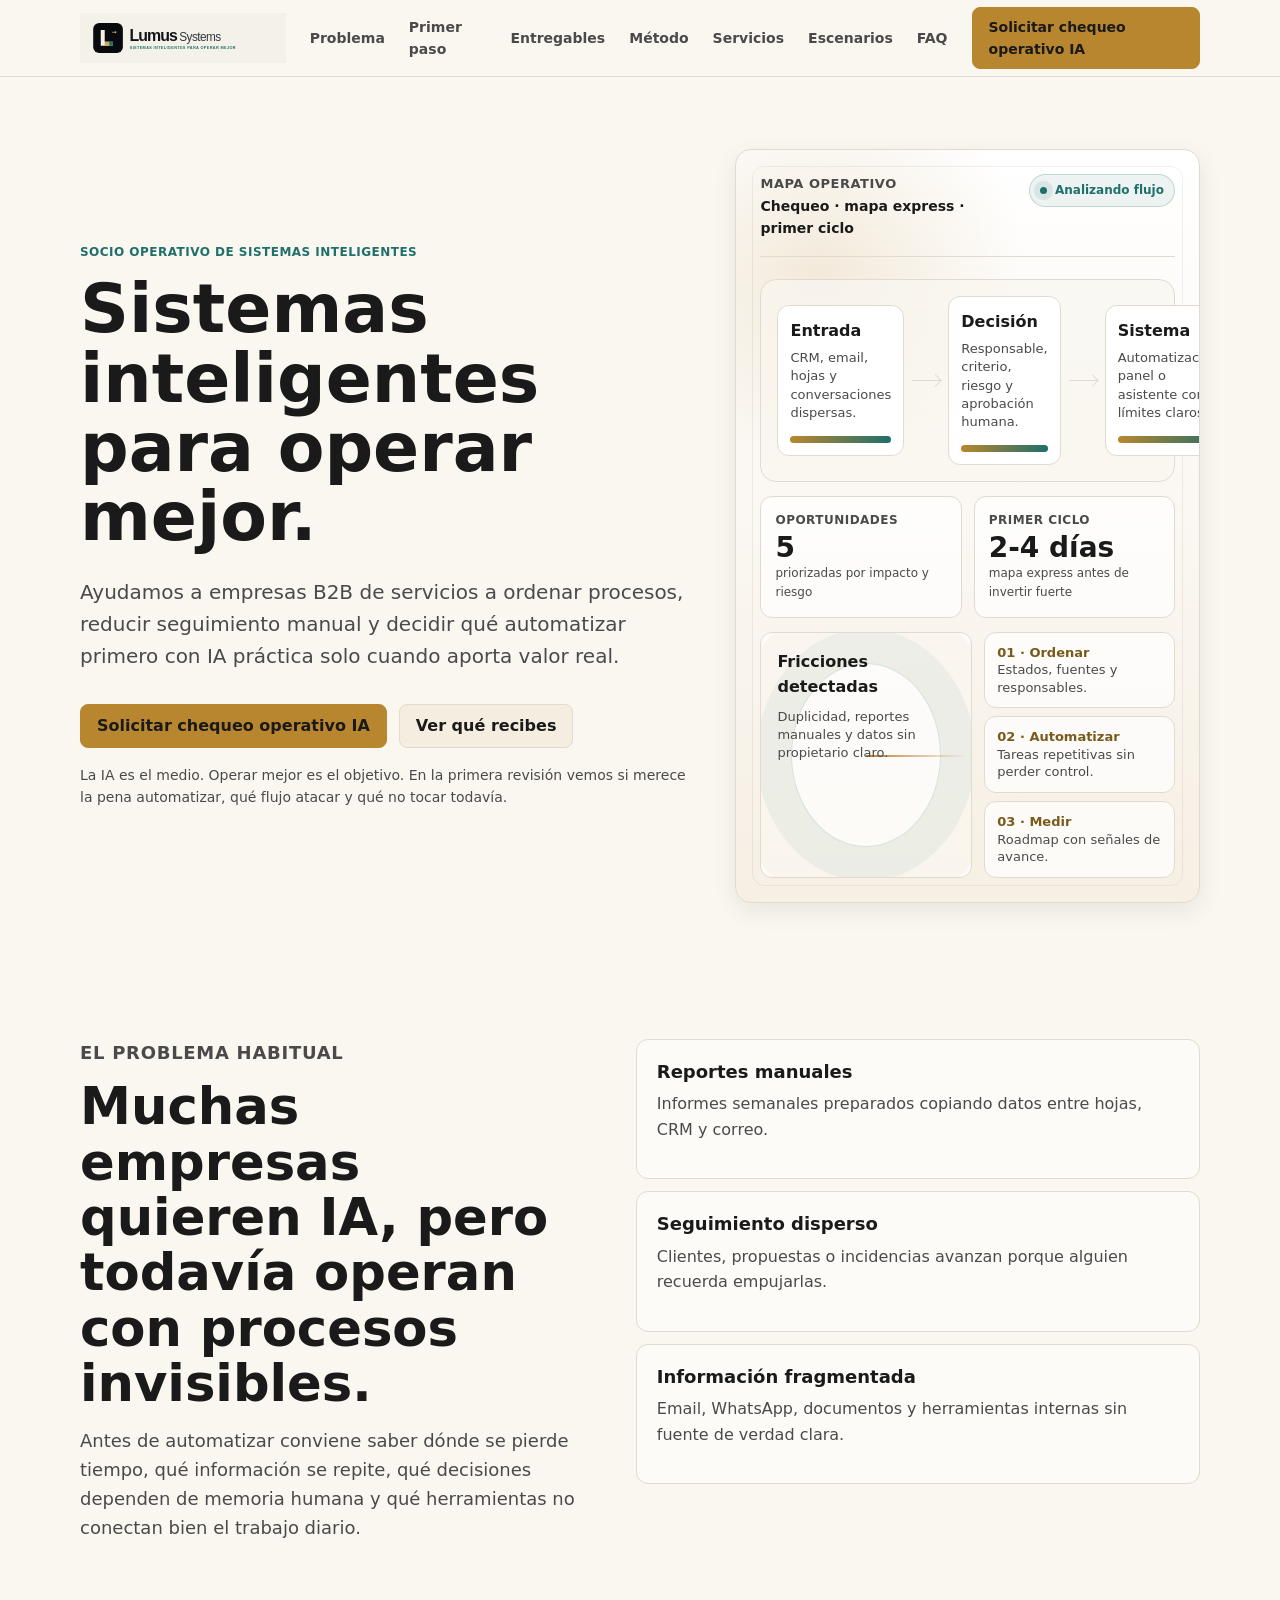
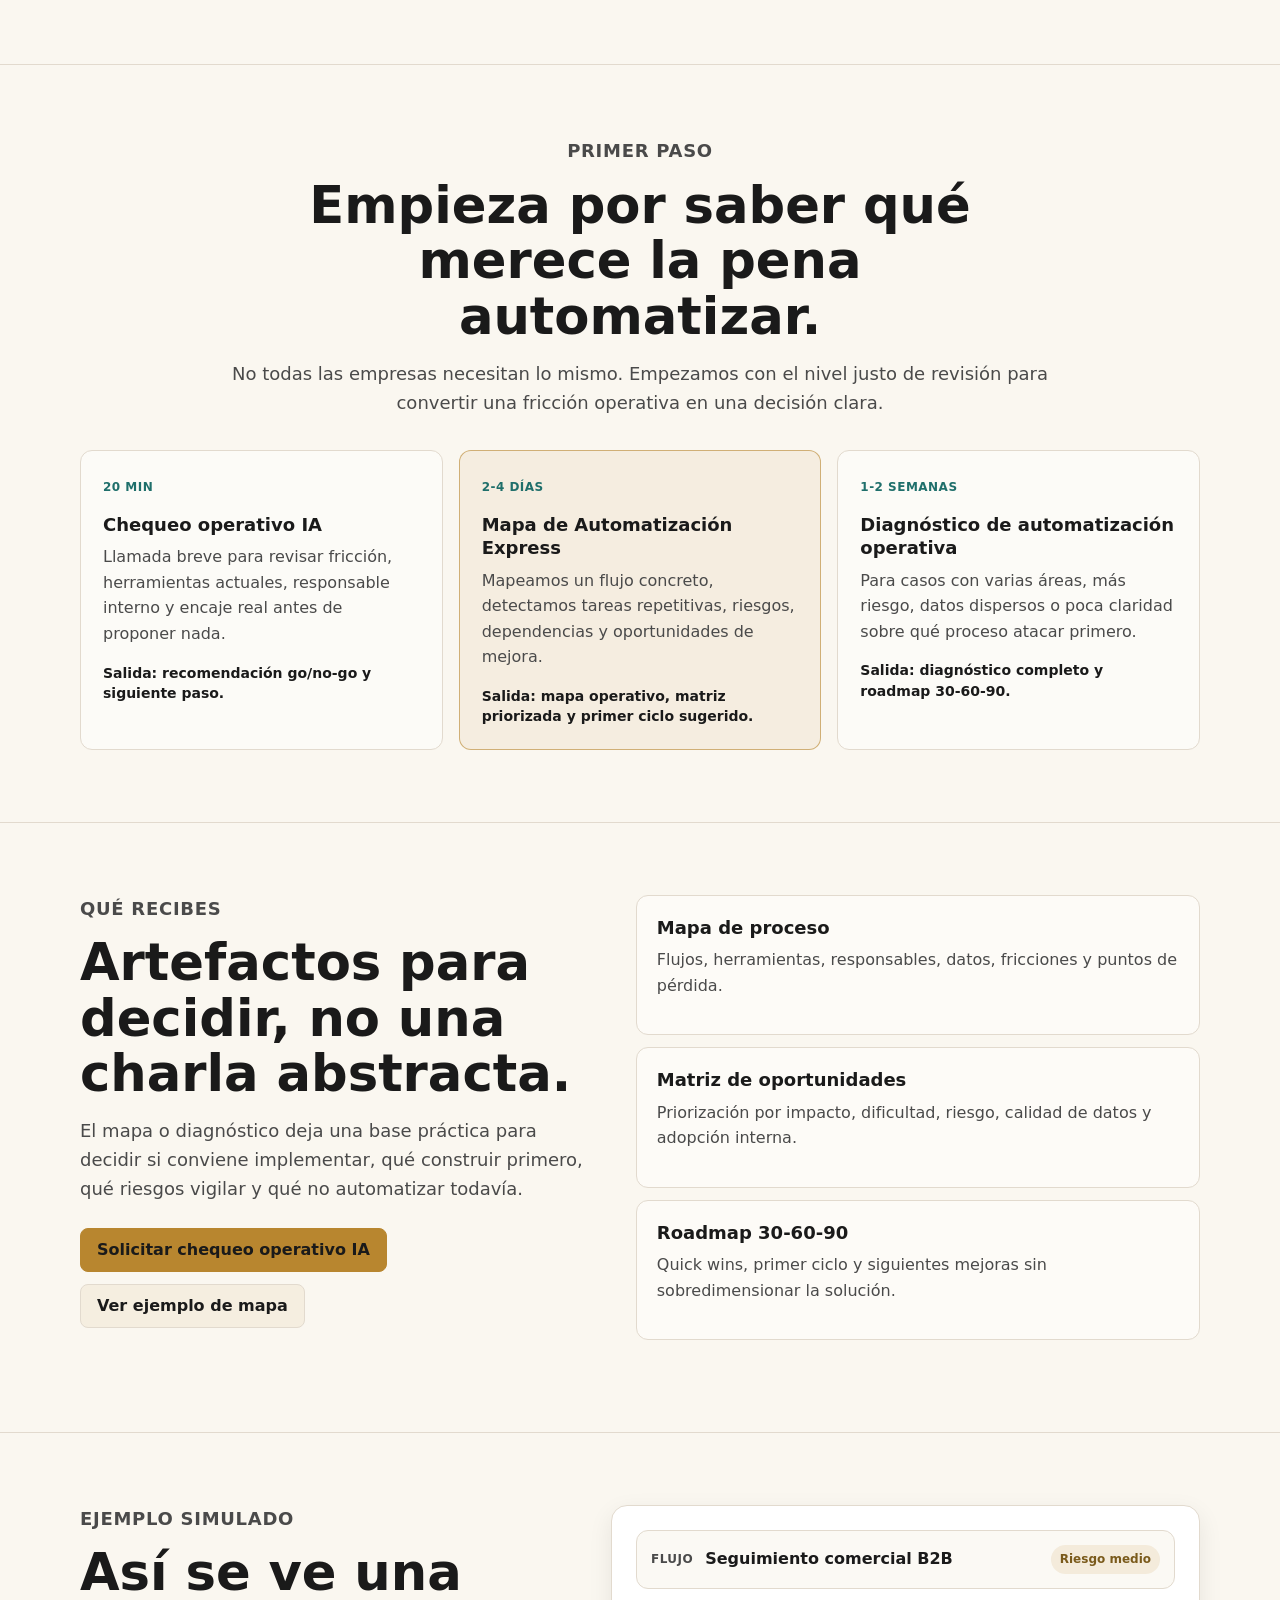
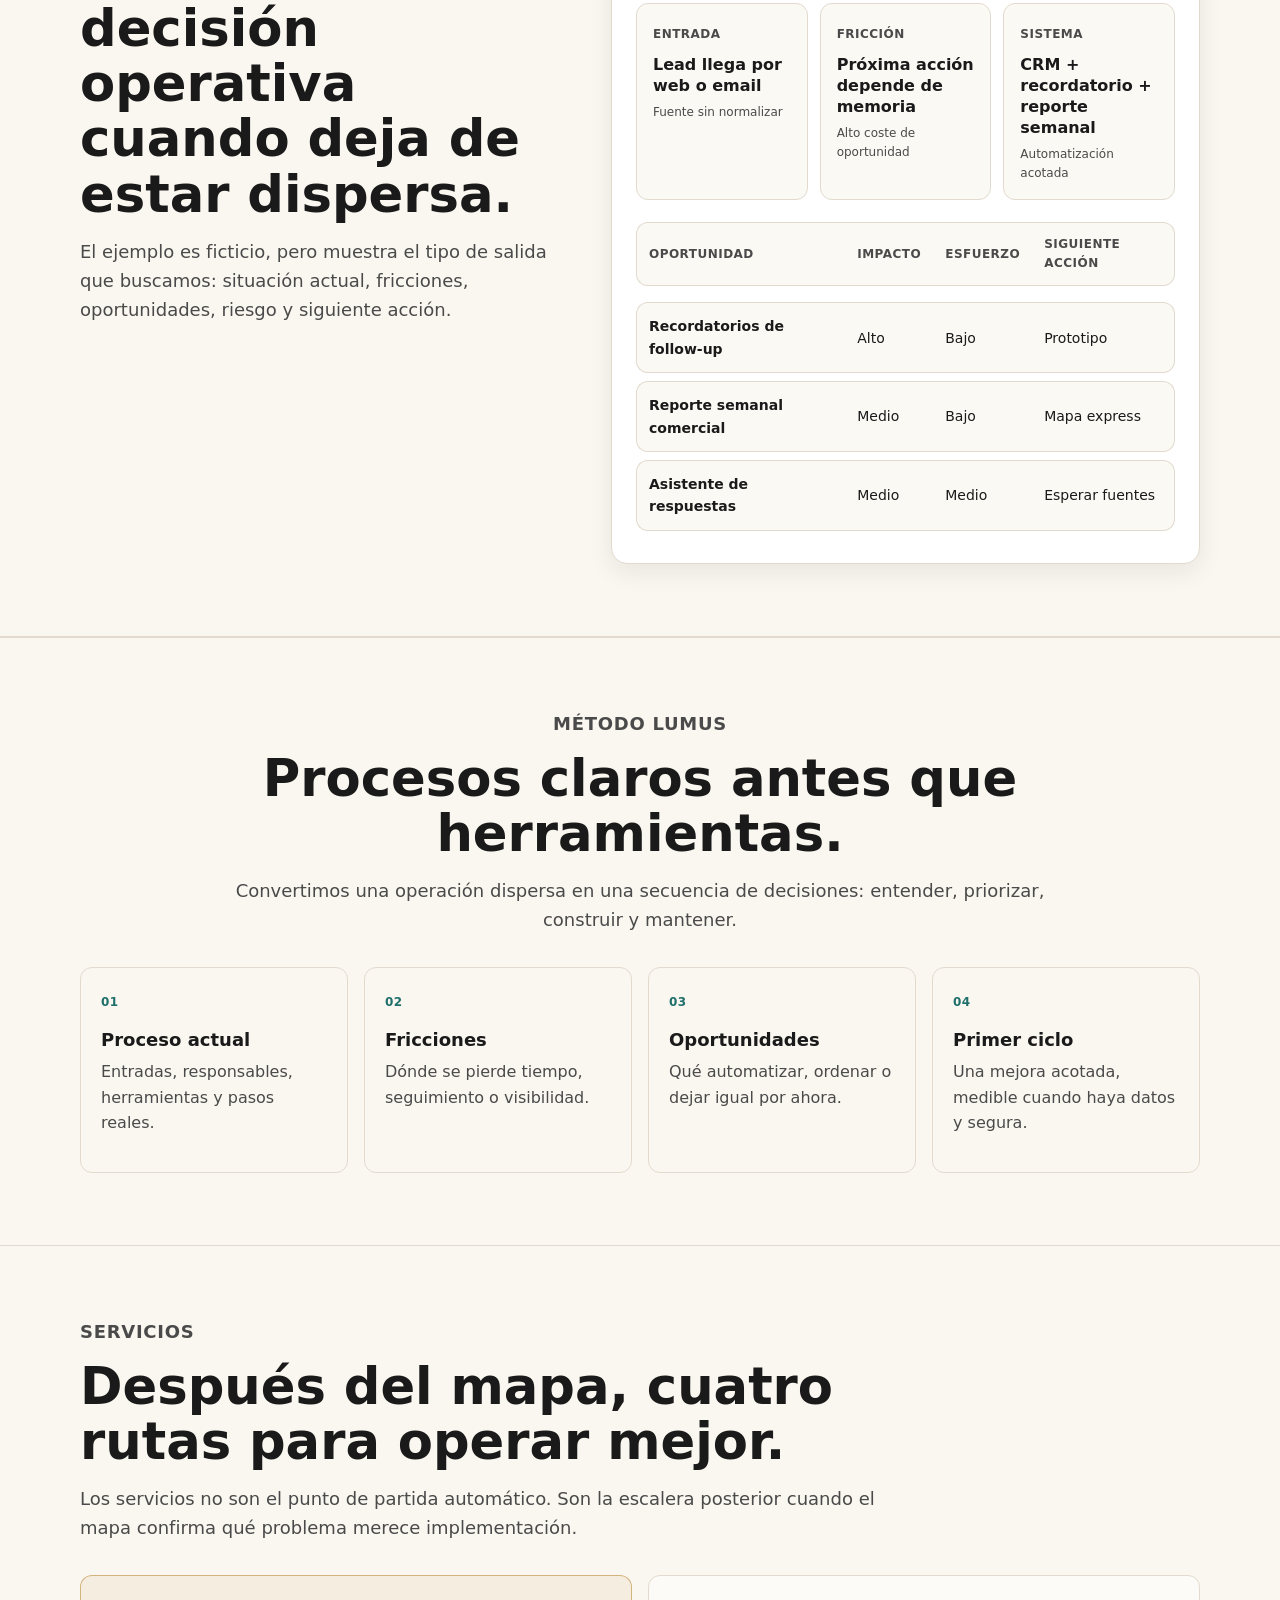
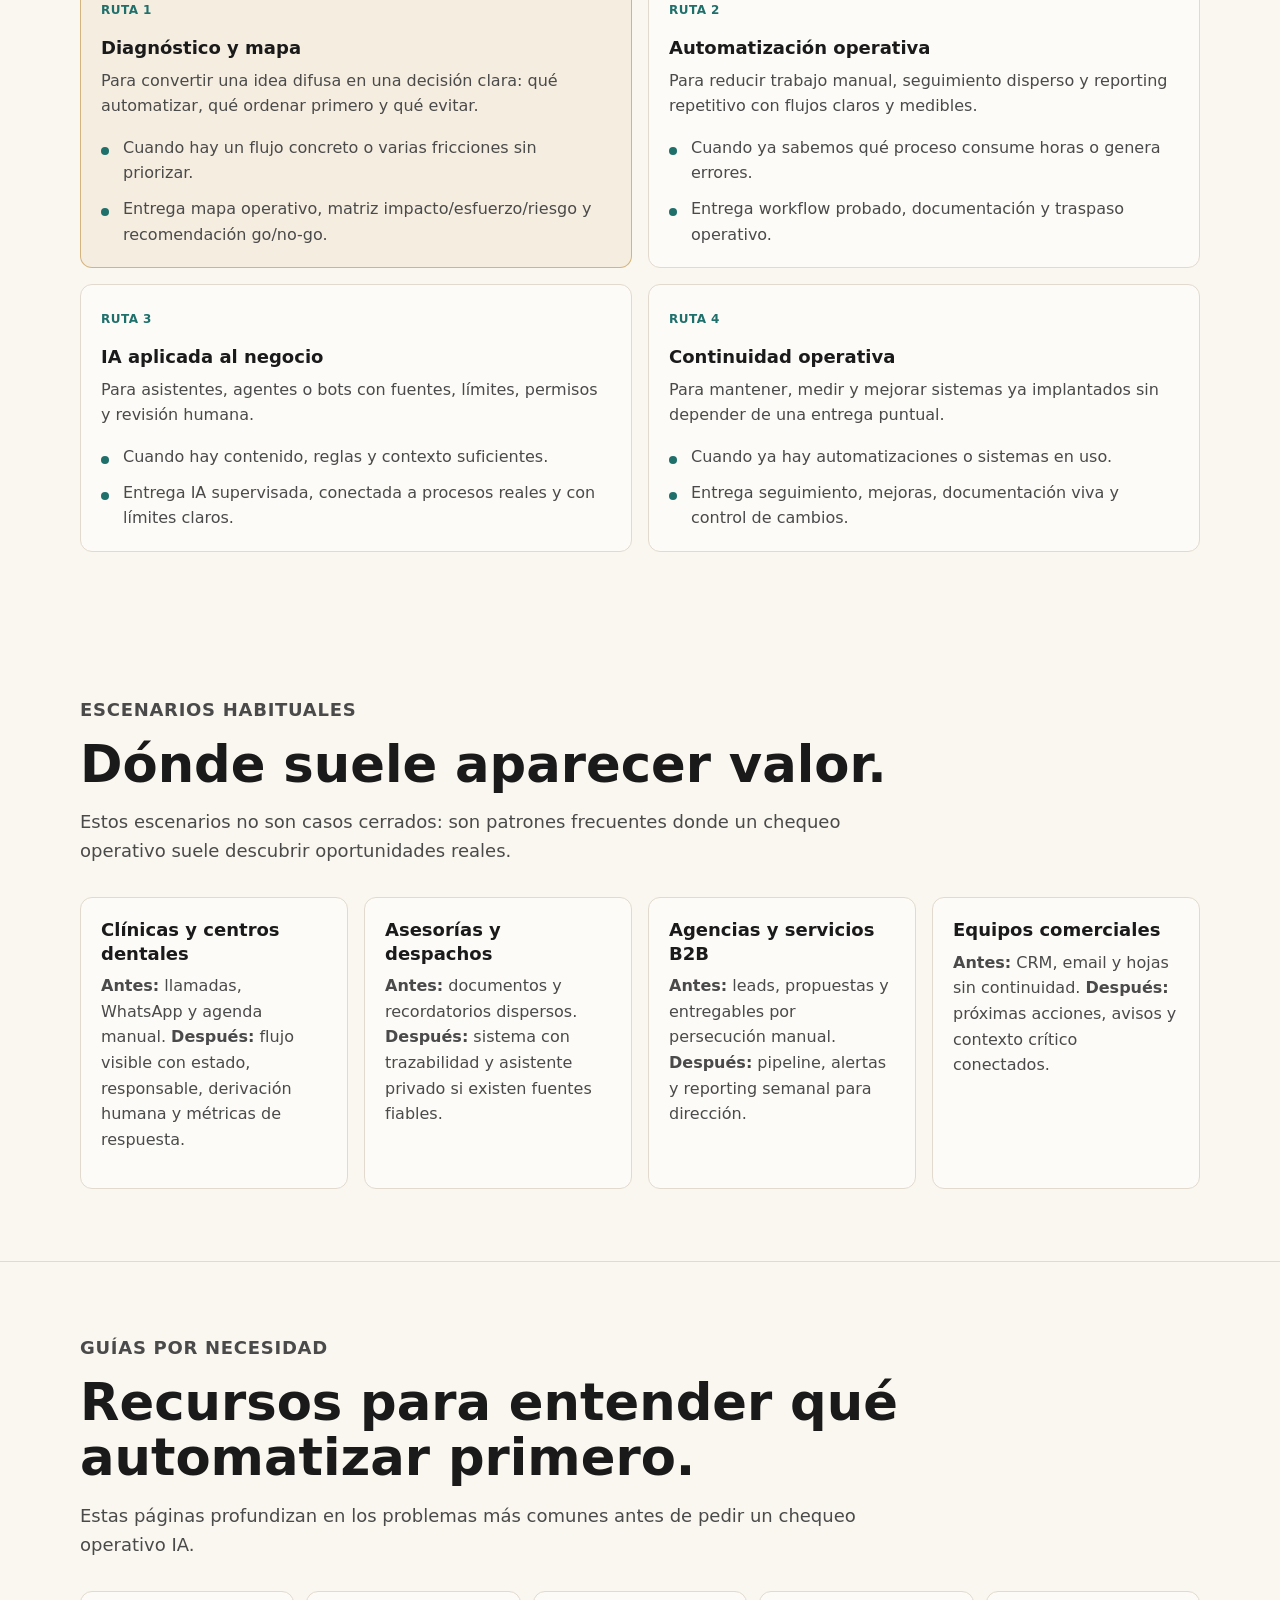
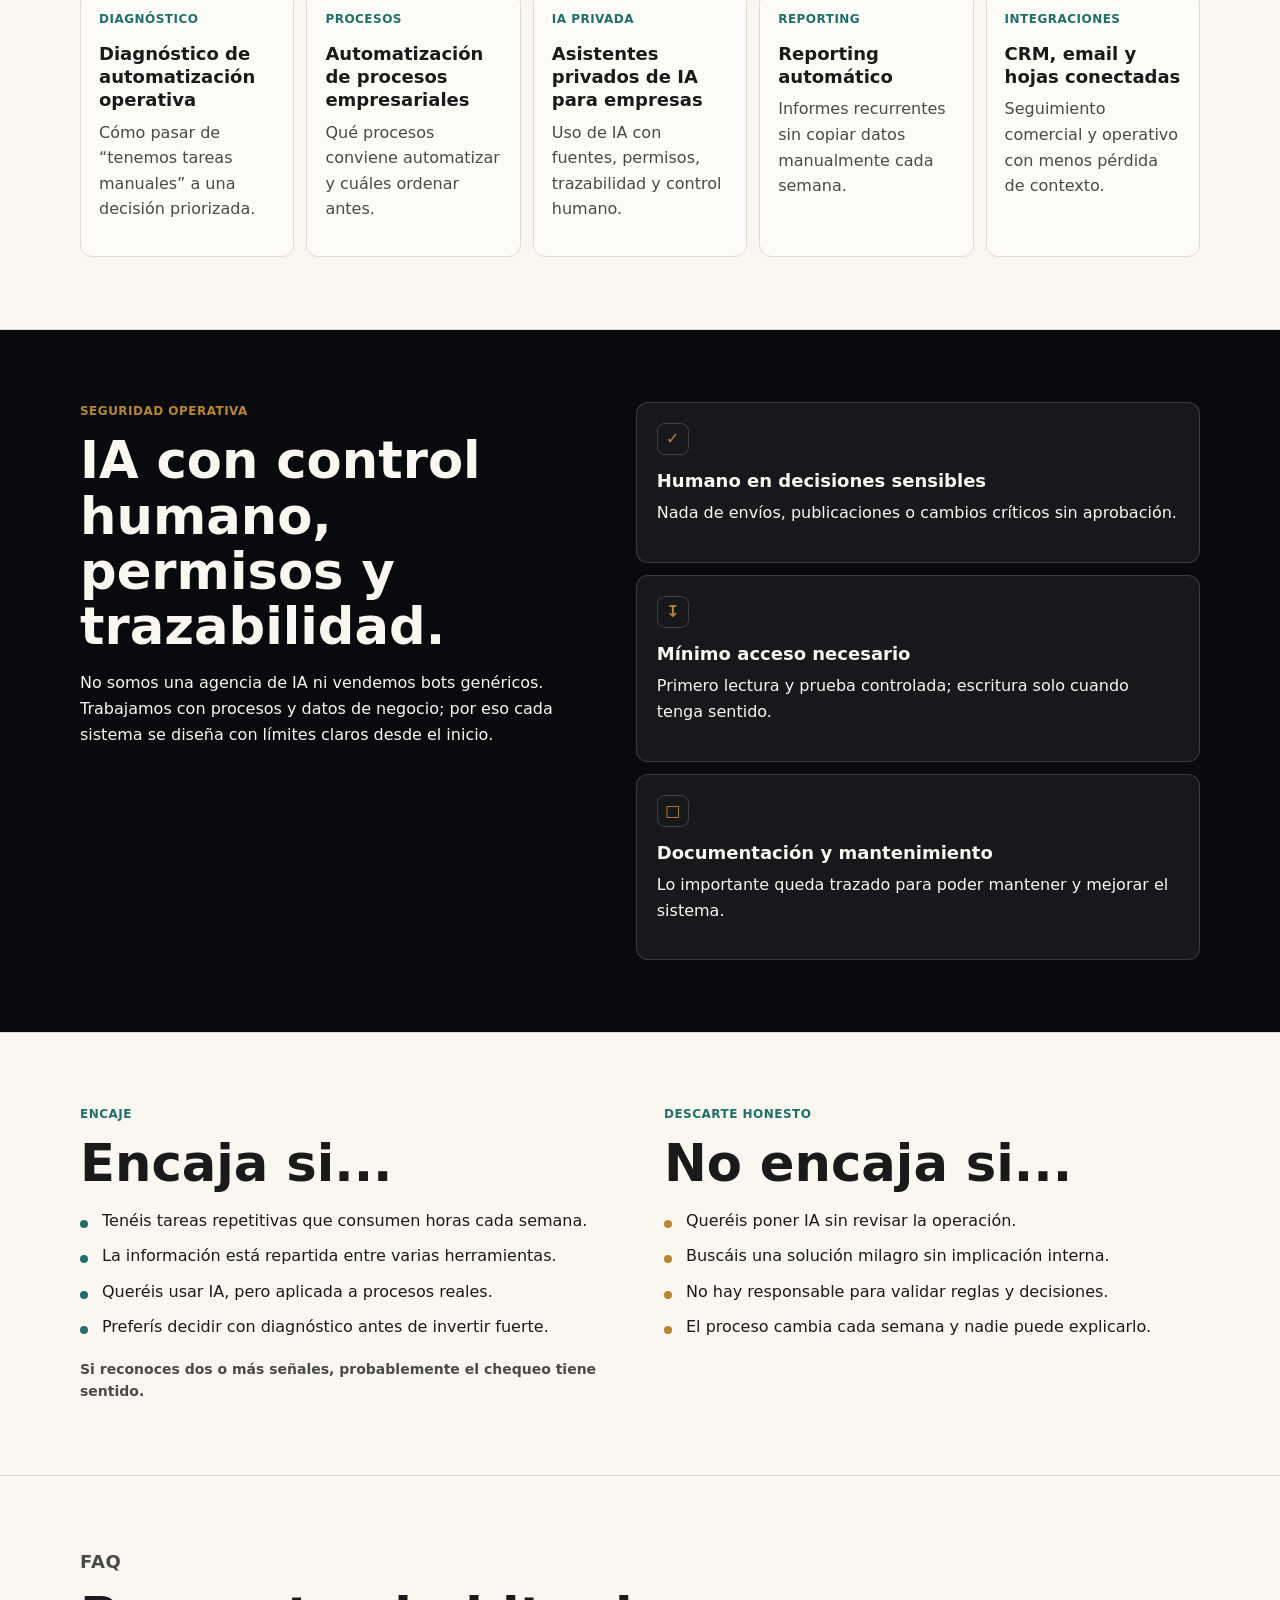
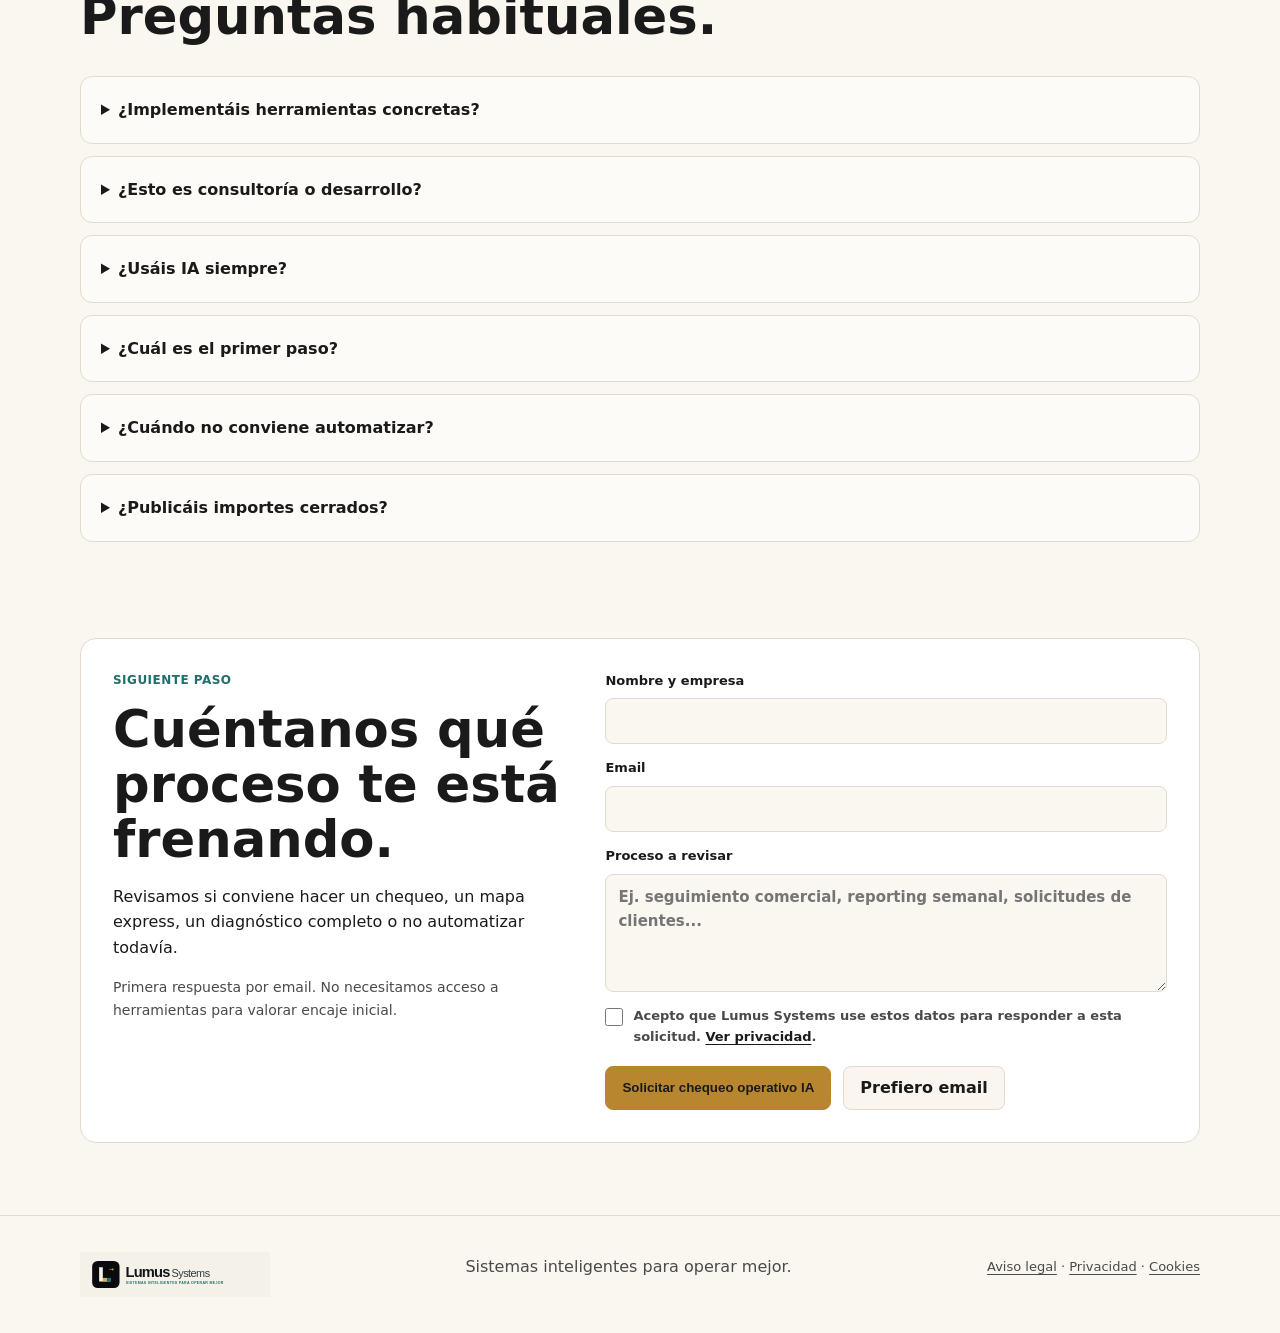
==== commit 39320790: "feat(web): publish conversion landing v2" ====
--- a/deploy/index.html
+++ b/deploy/index.html
@@ -11,19 +11,32 @@
   <meta property="og:title" content="Lumus Systems · Automatización operativa e IA práctica">
   <meta property="og:description" content="Procesos claros antes que herramientas. Diagnóstico, automatización e IA aplicada con control humano.">
   <meta property="og:type" content="website">
+  <meta property="og:locale" content="es_ES">
   <meta property="og:url" content="https://lumussystems.com/">
   <meta property="og:image" content="https://lumussystems.com/assets/lumus-og-image-v1.png">
+  <meta property="og:image:alt" content="Lumus Systems: sistemas inteligentes para operar mejor">
   <meta property="og:image:width" content="1200">
   <meta property="og:image:height" content="630">
   <meta name="twitter:card" content="summary_large_image">
   <meta name="twitter:title" content="Lumus Systems · Sistemas inteligentes para operar mejor">
   <meta name="twitter:description" content="Consultoría de automatización operativa e IA práctica para empresas B2B.">
+  <meta name="twitter:image" content="https://lumussystems.com/assets/lumus-og-image-v1.png">
   <link rel="icon" type="image/svg+xml" href="assets/lumus-symbol-v5-light.svg">
   <link rel="stylesheet" href="style.css">
   <script type="application/ld+json">
   {
     "@context": "https://schema.org",
     "@graph": [
+      {
+        "@type": "WebPage",
+        "@id": "https://lumussystems.com/#webpage",
+        "url": "https://lumussystems.com/",
+        "name": "Sistemas inteligentes para operar mejor",
+        "description": "Lumus Systems ayuda a empresas B2B a ordenar procesos, detectar oportunidades reales de automatización y construir sistemas mantenibles con IA cuando aporta valor.",
+        "isPartOf": { "@id": "https://lumussystems.com/#website" },
+        "about": { "@id": "https://lumussystems.com/#service" },
+        "inLanguage": "es"
+      },
       {
         "@type": "Organization",
         "@id": "https://lumussystems.com/#organization",
@@ -47,6 +60,37 @@
         ]
       },
       {
+        "@type": "OfferCatalog",
+        "@id": "https://lumussystems.com/#offer-catalog",
+        "name": "Primeros pasos Lumus Systems",
+        "itemListElement": [
+          {
+            "@type": "Offer",
+            "itemOffered": {
+              "@type": "Service",
+              "name": "Chequeo operativo IA",
+              "description": "Revisión breve para entender fricción, herramientas, responsable interno y encaje antes de automatizar."
+            }
+          },
+          {
+            "@type": "Offer",
+            "itemOffered": {
+              "@type": "Service",
+              "name": "Mapa de Automatización Express",
+              "description": "Mapa de un flujo concreto, matriz de oportunidades y primer ciclo sugerido."
+            }
+          },
+          {
+            "@type": "Offer",
+            "itemOffered": {
+              "@type": "Service",
+              "name": "Diagnóstico de automatización operativa",
+              "description": "Diagnóstico para casos con varias áreas, más riesgo o poca claridad operativa."
+            }
+          }
+        ]
+      },
+      {
         "@type": "WebSite",
         "@id": "https://lumussystems.com/#website",
         "url": "https://lumussystems.com/",
@@ -60,7 +104,7 @@
         "mainEntity": [
           {
             "@type": "Question",
-            "name": "¿Lumus Systems implementa herramientas concretas?",
+            "name": "¿Implementáis herramientas concretas?",
             "acceptedAnswer": { "@type": "Answer", "text": "Sí, pero la herramienta se elige después de entender el proceso, los datos, los permisos y el mantenimiento necesario." }
           },
           {
@@ -72,6 +116,21 @@
             "@type": "Question",
             "name": "¿Usáis IA siempre?",
             "acceptedAnswer": { "@type": "Answer", "text": "No. La IA entra cuando aporta valor real dentro de un proceso bien definido y con control humano." }
+          },
+          {
+            "@type": "Question",
+            "name": "¿Cuál es el primer paso?",
+            "acceptedAnswer": { "@type": "Answer", "text": "Empezamos con un chequeo operativo IA para entender fricción, herramientas y encaje. Si hay oportunidad clara, recomendamos mapa express, diagnóstico completo o primer ciclo de implementación." }
+          },
+          {
+            "@type": "Question",
+            "name": "¿Cuándo no conviene automatizar?",
+            "acceptedAnswer": { "@type": "Answer", "text": "No conviene automatizar cuando el proceso cambia cada semana, no hay responsable para validar reglas o la fricción todavía no está suficientemente entendida." }
+          },
+          {
+            "@type": "Question",
+            "name": "¿Publicáis importes cerrados?",
+            "acceptedAnswer": { "@type": "Answer", "text": "No como promesa universal. El alcance depende del proceso, la calidad de datos, las integraciones, los permisos y el mantenimiento esperado." }
           }
         ]
       }
@@ -85,20 +144,21 @@
   <nav class="nav" aria-label="Navegación principal">
     <div class="wrap nav-inner">
       <a class="brand" href="#contenido" aria-label="Lumus Systems">
-        <img class="brand-logo" src="assets/lumus-logo-ui.svg" width="1040" height="216" alt="Lumus Systems">
+        <img class="brand-logo" src="assets/lumus-logo-v5-light.svg" alt="Lumus Systems">
       </a>
-      <button class="menu-toggle" type="button" aria-expanded="false" aria-controls="nav-menu">
+      <button class="menu-toggle" type="button" aria-expanded="false" aria-controls="nav-menu" aria-label="Abrir menú">
         <span></span><span></span><span></span>
-        <span class="sr-only menu-label">Abrir menú</span>
+        <span class="sr-only">Abrir menú</span>
       </button>
       <div class="nav-links" id="nav-menu">
         <a href="#problema">Problema</a>
+        <a href="#primer-paso">Primer paso</a>
+        <a href="#entregables">Entregables</a>
         <a href="#metodo">Método</a>
         <a href="#servicios">Servicios</a>
-        <a href="#recursos">Recursos</a>
         <a href="#casos">Escenarios</a>
         <a href="#faq">FAQ</a>
-        <a class="btn primary" href="#contacto">Solicitar revisión operativa</a>
+        <a class="btn primary" href="#contacto" data-track="nav-cta">Solicitar chequeo operativo IA</a>
       </div>
     </div>
   </nav>
@@ -107,73 +167,45 @@
     <header class="hero">
       <div class="wrap hero-grid">
         <div class="hero-copy">
-          <p class="eyebrow"><span class="desktop-copy">Consultoría de automatización operativa e IA práctica</span><span class="mobile-copy">Automatización operativa e IA práctica</span></p>
-          <h1>Convierte procesos dispersos en sistemas que avanzan solos.</h1>
-          <p class="lead">Lumus diseña automatizaciones, asistentes privados y paneles operativos a partir del trabajo real: entradas, decisiones, responsables, permisos y métricas.</p>
+          <p class="eyebrow"><span class="desktop-copy">Socio operativo de sistemas inteligentes</span><span class="mobile-copy">Sistemas inteligentes para empresas</span></p>
+          <h1>Sistemas inteligentes para operar mejor.</h1>
+          <p class="lead">Ayudamos a empresas B2B de servicios a ordenar procesos, reducir seguimiento manual y decidir qué automatizar primero con IA práctica solo cuando aporta valor real.</p>
           <div class="actions">
-            <a class="btn primary" href="#contacto">Solicitar revisión operativa</a>
-            <a class="btn secondary" href="#metodo">Ver cómo trabajamos</a>
-          </div>
-          <div class="proof-row" aria-label="Entregables Lumus">
-            <span>Mapa operativo</span>
-            <span>Matriz de oportunidades</span>
-            <span>Primer sprint</span>
-          </div>
-          <p class="micro">Primero revisamos si hay una oportunidad real. Después recomendamos mapa, diagnóstico, piloto o no actuar todavía según claridad, impacto y riesgo.</p>
-        </div>
-        <aside class="hero-system" aria-label="Simulación de una consola operativa Lumus">
+            <a class="btn primary" href="#contacto" data-track="hero-primary">Solicitar chequeo operativo IA</a>
+            <a class="btn secondary" href="#primer-paso" data-track="hero-secondary">Ver qué recibes</a>
+          </div>
+          <p class="micro">La IA es el medio. Operar mejor es el objetivo. En la primera revisión vemos si merece la pena automatizar, qué flujo atacar y qué no tocar todavía.</p>
+        </div>
+        <aside class="hero-system" aria-label="Simulación de un mapa operativo Lumus">
           <div class="system-top">
             <div>
-              <span>Consola operativa</span>
-              <strong>Entrada · decisión · sistema · medición</strong>
+              <span>Mapa operativo</span>
+              <strong>Chequeo · mapa express · primer ciclo</strong>
             </div>
-            <p class="live-chip"><i></i> Flujo en revisión</p>
-          </div>
-          <div class="system-brand" aria-hidden="true">
-            <img src="assets/lumus-symbol-v5-light.svg" width="512" height="512" alt="">
-            <span>Lumus transforma señales dispersas en trabajo trazable</span>
-          </div>
-          <div class="ops-console">
-            <div class="ops-main">
-              <div class="pipeline-row active">
-                <span>01</span>
-                <b>Lead entra desde email</b>
-                <em>Responsable asignado</em>
-              </div>
-              <div class="pipeline-row">
-                <span>02</span>
-                <b>Datos cruzados con CRM</b>
-                <em>Duplicidad detectada</em>
-              </div>
-              <div class="pipeline-row">
-                <span>03</span>
-                <b>Riesgo y permiso revisados</b>
-                <em>Aprobación humana</em>
-              </div>
-              <div class="pipeline-row">
-                <span>04</span>
-                <b>Acción y reporte preparados</b>
-                <em>Métrica trazada</em>
-              </div>
+            <p class="live-chip"><i></i> Analizando flujo</p>
+          </div>
+          <div class="flow-board">
+            <div class="flow-card">
+              <b>Entrada</b>
+              <span>CRM, email, hojas y conversaciones dispersas.</span>
+              <em></em>
             </div>
-          </div>
-          <div class="decision-strip">
-            <div>
-              <span>Automatizar</span>
-              <b>seguimiento</b>
+            <i class="flow-arrow"></i>
+            <div class="flow-card">
+              <b>Decisión</b>
+              <span>Responsable, criterio, riesgo y aprobación humana.</span>
+              <em></em>
             </div>
-            <div>
-              <span>Mantener humano</span>
-              <b>compromisos</b>
-            </div>
-            <div>
-              <span>Medir</span>
-              <b>tiempo recuperado</b>
+            <i class="flow-arrow"></i>
+            <div class="flow-card">
+              <b>Sistema</b>
+              <span>Automatización, panel o asistente con límites claros.</span>
+              <em></em>
             </div>
           </div>
           <div class="signal-grid">
             <div><span>Oportunidades</span><b>5</b><small>priorizadas por impacto y riesgo</small></div>
-            <div><span>Primer sprint</span><b>30 días</b><small>mejora acotada antes de escalar</small></div>
+            <div><span>Primer ciclo</span><b>2-4 días</b><small>mapa express antes de invertir fuerte</small></div>
           </div>
           <div class="system-bottom">
             <div class="radar-card"><b>Fricciones detectadas</b><span>Duplicidad, reportes manuales y datos sin propietario claro.</span></div>
@@ -202,18 +234,120 @@
       </div>
     </section>
 
+    <section id="primer-paso" class="band">
+      <div class="wrap">
+        <div class="section-head centered">
+          <p class="kicker">Primer paso</p>
+          <h2>Empieza por saber qué merece la pena automatizar.</h2>
+          <p>No todas las empresas necesitan lo mismo. Empezamos con el nivel justo de revisión para convertir una fricción operativa en una decisión clara.</p>
+        </div>
+        <div class="entry-grid">
+          <article class="entry-card">
+            <span>20 min</span>
+            <h3>Chequeo operativo IA</h3>
+            <p>Llamada breve para revisar fricción, herramientas actuales, responsable interno y encaje real antes de proponer nada.</p>
+            <strong>Salida: recomendación go/no-go y siguiente paso.</strong>
+          </article>
+          <article class="entry-card featured">
+            <span>2-4 días</span>
+            <h3>Mapa de Automatización Express</h3>
+            <p>Mapeamos un flujo concreto, detectamos tareas repetitivas, riesgos, dependencias y oportunidades de mejora.</p>
+            <strong>Salida: mapa operativo, matriz priorizada y primer ciclo sugerido.</strong>
+          </article>
+          <article class="entry-card">
+            <span>1-2 semanas</span>
+            <h3>Diagnóstico de automatización operativa</h3>
+            <p>Para casos con varias áreas, más riesgo, datos dispersos o poca claridad sobre qué proceso atacar primero.</p>
+            <strong>Salida: diagnóstico completo y roadmap 30-60-90.</strong>
+          </article>
+        </div>
+      </div>
+    </section>
+
+    <section id="entregables">
+      <div class="wrap deliverable-grid">
+        <div class="section-head">
+          <p class="kicker">Qué recibes</p>
+          <h2>Artefactos para decidir, no una charla abstracta.</h2>
+          <p>El mapa o diagnóstico deja una base práctica para decidir si conviene implementar, qué construir primero, qué riesgos vigilar y qué no automatizar todavía.</p>
+          <div class="inline-actions">
+            <a class="btn primary" href="#contacto" data-track="deliverables-cta">Solicitar chequeo operativo IA</a>
+            <a class="btn secondary" href="#ejemplo-mapa" data-track="deliverables-secondary">Ver ejemplo de mapa</a>
+          </div>
+        </div>
+        <div class="deliverables">
+          <article class="card"><h3>Mapa de proceso</h3><p>Flujos, herramientas, responsables, datos, fricciones y puntos de pérdida.</p></article>
+          <article class="card"><h3>Matriz de oportunidades</h3><p>Priorización por impacto, dificultad, riesgo, calidad de datos y adopción interna.</p></article>
+          <article class="card"><h3>Roadmap 30-60-90</h3><p>Quick wins, primer ciclo y siguientes mejoras sin sobredimensionar la solución.</p></article>
+        </div>
+      </div>
+    </section>
+
+    <section id="ejemplo-mapa" class="band">
+      <div class="wrap example-grid">
+        <div class="section-head">
+          <p class="kicker">Ejemplo simulado</p>
+          <h2>Así se ve una decisión operativa cuando deja de estar dispersa.</h2>
+          <p>El ejemplo es ficticio, pero muestra el tipo de salida que buscamos: situación actual, fricciones, oportunidades, riesgo y siguiente acción.</p>
+        </div>
+        <div class="map-preview" aria-label="Ejemplo simulado de mapa de automatización">
+          <div class="preview-row preview-head">
+            <span>Flujo</span>
+            <strong>Seguimiento comercial B2B</strong>
+            <em>Riesgo medio</em>
+          </div>
+          <div class="preview-lanes">
+            <article><span>Entrada</span><b>Lead llega por web o email</b><small>Fuente sin normalizar</small></article>
+            <article><span>Fricción</span><b>Próxima acción depende de memoria</b><small>Alto coste de oportunidad</small></article>
+            <article><span>Sistema</span><b>CRM + recordatorio + reporte semanal</b><small>Automatización acotada</small></article>
+          </div>
+          <table class="opportunity-table">
+            <caption>Matriz simulada de oportunidades</caption>
+            <thead>
+              <tr>
+                <th scope="col">Oportunidad</th>
+                <th scope="col">Impacto</th>
+                <th scope="col">Esfuerzo</th>
+                <th scope="col">Siguiente acción</th>
+              </tr>
+            </thead>
+            <tbody>
+              <tr>
+                <th scope="row">Recordatorios de follow-up</th>
+                <td data-label="Impacto">Alto</td>
+                <td data-label="Esfuerzo">Bajo</td>
+                <td data-label="Siguiente acción">Prototipo</td>
+              </tr>
+              <tr>
+                <th scope="row">Reporte semanal comercial</th>
+                <td data-label="Impacto">Medio</td>
+                <td data-label="Esfuerzo">Bajo</td>
+                <td data-label="Siguiente acción">Mapa express</td>
+              </tr>
+              <tr>
+                <th scope="row">Asistente de respuestas</th>
+                <td data-label="Impacto">Medio</td>
+                <td data-label="Esfuerzo">Medio</td>
+                <td data-label="Siguiente acción">Esperar fuentes</td>
+              </tr>
+            </tbody>
+          </table>
+        </div>
+      </div>
+    </section>
+
     <section id="metodo" class="band">
       <div class="wrap">
         <div class="section-head centered">
-              <p class="kicker">Método Lumus</p>
-              <h2>Una progresión clara: diagnosticar, priorizar, construir y medir.</h2>
-              <p>La página ahora se mueve como trabaja Lumus: cada paso convierte señales dispersas en una decisión operativa.</p>
-            </div>
+          <p class="kicker">Método Lumus</p>
+          <h2>Procesos claros antes que herramientas.</h2>
+          <p>Convertimos una operación dispersa en una secuencia de decisiones: entender, priorizar, construir y mantener.</p>
+        </div>
         <div class="method-map">
           <article><span>01</span><h3>Proceso actual</h3><p>Entradas, responsables, herramientas y pasos reales.</p></article>
           <article><span>02</span><h3>Fricciones</h3><p>Dónde se pierde tiempo, seguimiento o visibilidad.</p></article>
           <article><span>03</span><h3>Oportunidades</h3><p>Qué automatizar, ordenar o dejar igual por ahora.</p></article>
-          <article><span>04</span><h3>Primer sprint</h3><p>Una mejora acotada, medible cuando haya datos y segura.</p></article>
+          <article><span>04</span><h3>Primer ciclo</h3><p>Una mejora acotada, medible cuando haya datos y segura.</p></article>
         </div>
       </div>
     </section>
@@ -222,8 +356,8 @@
       <div class="wrap">
         <div class="section-head">
           <p class="kicker">Servicios</p>
-          <h2>Cuatro rutas para operar mejor sin convertirlo en una transformación interminable.</h2>
-          <p>Cada ruta explica cuándo encaja, qué problema resuelve y qué resultado deja. La propuesta económica se define después de entender alcance, datos, riesgo y mantenimiento.</p>
+          <h2>Después del mapa, cuatro rutas para operar mejor.</h2>
+          <p>Los servicios no son el punto de partida automático. Son la escalera posterior cuando el mapa confirma qué problema merece implementación.</p>
         </div>
         <div class="services">
           <article class="service-card featured">
@@ -266,55 +400,18 @@
       </div>
     </section>
 
-    <section class="band">
-      <div class="wrap deliverable-grid">
-        <div class="section-head">
-          <p class="kicker">Qué recibes</p>
-          <h2>Artefactos para decidir, no una charla abstracta.</h2>
-          <p>El diagnóstico deja una base práctica para decidir si conviene implementar, qué construir primero y qué riesgos vigilar.</p>
-        </div>
-        <div class="deliverables">
-          <article class="card"><h3>Mapa de proceso</h3><p>Flujos, herramientas, responsables, datos, fricciones y puntos de pérdida.</p></article>
-          <article class="card"><h3>Matriz de oportunidades</h3><p>Priorización por impacto, dificultad, riesgo, calidad de datos y adopción interna.</p></article>
-          <article class="card"><h3>Roadmap 30-60-90</h3><p>Quick wins, primer sprint y siguientes mejoras sin sobredimensionar la solución.</p></article>
-        </div>
-      </div>
-    </section>
-
     <section id="casos">
       <div class="wrap">
         <div class="section-head">
           <p class="kicker">Escenarios habituales</p>
           <h2>Dónde suele aparecer valor.</h2>
-          <p>Estos escenarios no son casos cerrados: son patrones frecuentes donde una revisión operativa suele descubrir oportunidades reales.</p>
-        </div>
-        <div class="scenario-tabs" data-tabs>
-          <div class="tab-buttons" role="tablist" aria-label="Escenarios habituales">
-            <button class="is-active" type="button" role="tab" aria-selected="true" data-tab="clinicas">Clínicas</button>
-            <button type="button" role="tab" aria-selected="false" data-tab="asesorias">Asesorías</button>
-            <button type="button" role="tab" aria-selected="false" data-tab="agencias">Agencias</button>
-            <button type="button" role="tab" aria-selected="false" data-tab="comercial">Comercial</button>
-          </div>
-          <div class="tab-panel is-active" data-panel="clinicas">
-            <h3>Clínicas y centros dentales</h3>
-            <p>Solicitudes, llamadas y citas pasan de memoria y WhatsApp a flujo visible con estado, responsable y seguimiento.</p>
-            <ul><li>Entrada multicanal ordenada</li><li>Recordatorios con propietario claro</li><li>Panel de demanda y bloqueos</li></ul>
-          </div>
-          <div class="tab-panel" data-panel="asesorias">
-            <h3>Asesorías y despachos</h3>
-            <p>Documentos, solicitudes y recordatorios se ordenan en un sistema con trazabilidad y asistente privado si procede.</p>
-            <ul><li>Checklist documental</li><li>Alertas por vencimiento</li><li>IA privada sobre procedimientos internos</li></ul>
-          </div>
-          <div class="tab-panel" data-panel="agencias">
-            <h3>Agencias y servicios B2B</h3>
-            <p>Leads, propuestas, reporting y entregables dejan de depender de persecución manual.</p>
-            <ul><li>Estado por cliente</li><li>Reporting recurrente</li><li>Seguimiento de entregables</li></ul>
-          </div>
-          <div class="tab-panel" data-panel="comercial">
-            <h3>Equipos comerciales</h3>
-            <p>Integración de CRM, email y hojas de cálculo para no perder próximas acciones, avisos o información crítica.</p>
-            <ul><li>Próxima acción visible</li><li>Datos sincronizados</li><li>Alertas de oportunidad y riesgo</li></ul>
-          </div>
+          <p>Estos escenarios no son casos cerrados: son patrones frecuentes donde un chequeo operativo suele descubrir oportunidades reales.</p>
+        </div>
+        <div class="scenario-grid">
+          <article class="card"><h3>Clínicas y centros dentales</h3><p><strong>Antes:</strong> llamadas, WhatsApp y agenda manual. <strong>Después:</strong> flujo visible con estado, responsable, derivación humana y métricas de respuesta.</p></article>
+          <article class="card"><h3>Asesorías y despachos</h3><p><strong>Antes:</strong> documentos y recordatorios dispersos. <strong>Después:</strong> sistema con trazabilidad y asistente privado si existen fuentes fiables.</p></article>
+          <article class="card"><h3>Agencias y servicios B2B</h3><p><strong>Antes:</strong> leads, propuestas y entregables por persecución manual. <strong>Después:</strong> pipeline, alertas y reporting semanal para dirección.</p></article>
+          <article class="card"><h3>Equipos comerciales</h3><p><strong>Antes:</strong> CRM, email y hojas sin continuidad. <strong>Después:</strong> próximas acciones, avisos y contexto crítico conectados.</p></article>
         </div>
       </div>
     </section>
@@ -324,7 +421,7 @@
         <div class="section-head">
           <p class="kicker">Guías por necesidad</p>
           <h2>Recursos para entender qué automatizar primero.</h2>
-          <p>Estas páginas profundizan en los problemas más comunes antes de pedir una revisión operativa.</p>
+          <p>Estas páginas profundizan en los problemas más comunes antes de pedir un chequeo operativo IA.</p>
         </div>
         <div class="resource-grid">
           <a class="resource-card" href="diagnostico-automatizacion-operativa/">
@@ -361,12 +458,12 @@
         <div>
           <p class="kicker">Seguridad operativa</p>
           <h2>IA con control humano, permisos y trazabilidad.</h2>
-          <p>Trabajamos con procesos y datos de negocio. Por eso cada sistema se diseña con límites claros desde el inicio.</p>
+          <p>No somos una agencia de IA ni vendemos bots genéricos. Trabajamos con procesos y datos de negocio; por eso cada sistema se diseña con límites claros desde el inicio.</p>
         </div>
         <div class="trust-cards">
-          <article><h3>Humano en decisiones sensibles</h3><p>Nada de envíos, publicaciones o cambios críticos sin aprobación.</p></article>
-          <article><h3>Mínimo acceso necesario</h3><p>Primero lectura y prueba controlada; escritura solo cuando tenga sentido.</p></article>
-          <article><h3>Documentación y mantenimiento</h3><p>Lo importante queda trazado para poder mantener y mejorar el sistema.</p></article>
+          <article><span aria-hidden="true">✓</span><h3>Humano en decisiones sensibles</h3><p>Nada de envíos, publicaciones o cambios críticos sin aprobación.</p></article>
+          <article><span aria-hidden="true">↧</span><h3>Mínimo acceso necesario</h3><p>Primero lectura y prueba controlada; escritura solo cuando tenga sentido.</p></article>
+          <article><span aria-hidden="true">□</span><h3>Documentación y mantenimiento</h3><p>Lo importante queda trazado para poder mantener y mejorar el sistema.</p></article>
         </div>
       </div>
     </section>
@@ -382,6 +479,7 @@
             <li>Queréis usar IA, pero aplicada a procesos reales.</li>
             <li>Preferís decidir con diagnóstico antes de invertir fuerte.</li>
           </ul>
+          <p class="fit-note">Si reconoces dos o más señales, probablemente el chequeo tiene sentido.</p>
         </article>
         <article>
           <p class="kicker">Descarte honesto</p>
@@ -417,11 +515,15 @@
           </details>
           <details>
             <summary>¿Cuál es el primer paso?</summary>
-            <p>Cuéntanos qué proceso te está frenando. Revisamos si hay una oportunidad real y recomendamos mapa, diagnóstico, piloto o no actuar todavía.</p>
+            <p>Cuéntanos qué proceso te está frenando. Revisamos si conviene hacer un chequeo, un mapa express, un diagnóstico completo o no automatizar todavía.</p>
+          </details>
+          <details>
+            <summary>¿Cuándo no conviene automatizar?</summary>
+            <p>Cuando el proceso cambia cada semana, no hay responsable para validar reglas o la fricción todavía no está clara. En esos casos recomendamos ordenar antes de automatizar.</p>
           </details>
           <details>
             <summary>¿Publicáis importes cerrados?</summary>
-            <p>No. El alcance depende del proceso, la calidad de datos, las integraciones, los permisos y el mantenimiento esperado. Primero revisamos encaje; después se propone el formato adecuado.</p>
+            <p>No como promesa universal. El alcance depende del proceso, la calidad de datos, las integraciones, los permisos y el mantenimiento esperado. Primero revisamos encaje; después se propone el formato adecuado.</p>
           </details>
         </div>
       </div>
@@ -432,25 +534,49 @@
         <div>
           <p class="kicker">Siguiente paso</p>
           <h2>Cuéntanos qué proceso te está frenando.</h2>
-          <p>Revisamos si hay una oportunidad real y te recomendamos el siguiente paso: mapa, diagnóstico, piloto o no actuar todavía.</p>
-          <p class="contact-note">Respuesta directa para revisar encaje, alcance y siguiente paso sin compromiso.</p>
-        </div>
-        <div class="cta-actions">
-          <a class="btn primary" href="mailto:info@lumussystems.com?subject=Revisi%C3%B3n%20operativa%20Lumus%20Systems&body=Hola%20Lumus%2C%0A%0AQueremos%20revisar%20este%20proceso%3A%0A%0AHerramientas%20actuales%3A%0A%0AFricci%C3%B3n%20principal%3A%0A%0AObjetivo%20esperado%3A%0A">Solicitar revisión operativa</a>
-          <a class="btn secondary" href="#servicios">Ver rutas de trabajo</a>
-        </div>
+          <p>Revisamos si conviene hacer un chequeo, un mapa express, un diagnóstico completo o no automatizar todavía.</p>
+          <p class="contact-note">Primera respuesta por email. No necesitamos acceso a herramientas para valorar encaje inicial.</p>
+        </div>
+        <form class="contact-form" name="chequeo-operativo-ia" method="post" action="gracias.html" data-netlify="true" netlify-honeypot="empresa-web">
+          <input type="hidden" name="form-name" value="chequeo-operativo-ia">
+          <p class="hidden-field">
+            <label>Empresa web <input name="empresa-web" tabindex="-1" autocomplete="off"></label>
+          </p>
+          <label>
+            Nombre y empresa
+            <input name="nombre" autocomplete="name" required>
+          </label>
+          <label>
+            Email
+            <input type="email" name="email" autocomplete="email" required>
+          </label>
+          <label>
+            Proceso a revisar
+            <textarea name="proceso" rows="4" required placeholder="Ej. seguimiento comercial, reporting semanal, solicitudes de clientes..."></textarea>
+          </label>
+          <label class="privacy-check">
+            <input type="checkbox" name="privacidad" required>
+            <span>Acepto que Lumus Systems use estos datos para responder a esta solicitud. <a href="privacidad.html">Ver privacidad</a>.</span>
+          </label>
+          <div class="form-actions">
+            <button class="btn primary" type="submit" data-track="final-form-submit">Solicitar chequeo operativo IA</button>
+            <a class="btn secondary" href="mailto:info@lumussystems.com?subject=Chequeo%20operativo%20IA%20Lumus%20Systems&body=Hola%20Lumus%2C%0A%0AQueremos%20solicitar%20un%20chequeo%20operativo%20IA.%0A%0AProceso%20a%20revisar%3A%0A%0AHerramientas%20actuales%3A%0A%0AFricci%C3%B3n%20principal%3A%0A%0AObjetivo%20esperado%3A%0A%0AResponsable%20interno%20para%20validar%20reglas%3A%0A" aria-label="Enviar email para solicitar un chequeo operativo IA" data-track="final-mailto">Prefiero email</a>
+          </div>
+        </form>
       </div>
     </section>
   </main>
+
+  <a class="mobile-sticky-cta is-hidden" href="#contacto" data-track="mobile-sticky">Solicitar chequeo operativo IA</a>
 
   <footer>
     <div class="wrap footer-inner">
-      <img class="footer-logo" src="assets/lumus-logo-ui.svg" width="1040" height="216" alt="Lumus Systems">
+      <img class="footer-logo" src="assets/lumus-logo-v5-light.svg" alt="Lumus Systems">
       <p>Sistemas inteligentes para operar mejor.</p>
       <p class="legal"><a href="aviso-legal.html">Aviso legal</a> · <a href="privacidad.html">Privacidad</a> · <a href="cookies.html">Cookies</a></p>
     </div>
   </footer>
 
-  <script src="script.js" defer></script>
+  <script src="script.js"></script>
 </body>
 </html>
--- a/deploy/style.css
+++ b/deploy/style.css
@@ -1,9 +1,9 @@
 :root {
   --paper: #FAF7F0;
-  --paper-2: #F2EBDD;
   --ink: #1A1A1A;
   --ink-soft: #4A4A4A;
   --accent: #B8862F;
+  --accent-text: #7A5A1B;
   --rule: #E2DACE;
   --dark: #080A0D;
   --teal: #1F6F6B;
@@ -69,16 +69,7 @@
   justify-content: space-between;
   gap: 24px;
 }
-.brand {
-  display: inline-flex;
-  align-items: center;
-  flex: 0 0 auto;
-}
-.brand-logo {
-  width: clamp(156px, 17vw, 196px);
-  height: auto;
-  display: block;
-}
+.brand-logo { width: 220px; height: auto; }
 .nav-links {
   display: flex;
   align-items: center;
@@ -125,7 +116,7 @@
 .btn:active { transform: translateY(0); }
 .btn[disabled], .btn.is-disabled { opacity: .4; pointer-events: none; }
 .btn.primary { background: var(--accent); border-color: var(--accent); color: var(--ink); }
-.btn.primary:hover { background: var(--ink); color: var(--paper); }
+.btn.primary:hover { background: var(--ink); }
 .btn.secondary { background: rgba(184, 134, 47, .08); }
 
 .hero { padding: 72px 0 64px; }
@@ -188,28 +179,16 @@
   gap: 12px;
   margin-top: 32px;
 }
+.inline-actions {
+  display: flex;
+  flex-wrap: wrap;
+  gap: 12px;
+  margin-top: 24px;
+}
 .micro, .contact-note {
   margin: 16px 0 0;
   color: var(--ink-soft);
   font-size: 14px;
-}
-.proof-row {
-  display: flex;
-  flex-wrap: wrap;
-  gap: 8px;
-  margin-top: 22px;
-}
-.proof-row span {
-  display: inline-flex;
-  align-items: center;
-  min-height: 32px;
-  padding: 5px 10px;
-  border: 1px solid rgba(31, 111, 107, .18);
-  border-radius: 999px;
-  background: rgba(31, 111, 107, .07);
-  color: var(--teal);
-  font-size: 12px;
-  font-weight: 800;
 }
 
 .hero-artifact,
@@ -223,7 +202,7 @@
 .hero-system {
   position: relative;
   overflow: hidden;
-  min-height: 548px;
+  min-height: 520px;
   background:
     radial-gradient(circle at 18% 16%, rgba(184, 134, 47, .16), transparent 28%),
     linear-gradient(180deg, #FFFFFF, #F6EFE4);
@@ -250,29 +229,6 @@
   gap: 16px;
   padding-bottom: 16px;
   border-bottom: 1px solid var(--rule);
-}
-.system-brand {
-  position: relative;
-  z-index: 1;
-  display: grid;
-  grid-template-columns: 42px 1fr;
-  gap: 12px;
-  align-items: center;
-  margin-top: 14px;
-  padding: 12px;
-  border: 1px solid rgba(31, 111, 107, .16);
-  border-radius: 12px;
-  background: rgba(255, 255, 255, .64);
-}
-.system-brand img {
-  width: 42px;
-  height: 42px;
-}
-.system-brand span {
-  color: var(--ink-soft);
-  font-size: 13px;
-  font-weight: 800;
-  line-height: 1.35;
 }
 .system-top span {
   display: block;
@@ -320,96 +276,6 @@
   border-radius: 16px;
   background: rgba(250, 247, 240, .72);
 }
-.ops-console {
-  position: relative;
-  z-index: 1;
-  margin: 22px 0 14px;
-  padding: 14px;
-  border: 1px solid var(--rule);
-  border-radius: 16px;
-  background: rgba(250, 247, 240, .72);
-}
-.ops-main {
-  display: grid;
-  gap: 8px;
-}
-.pipeline-row {
-  position: relative;
-  display: grid;
-  grid-template-columns: 42px 1fr;
-  gap: 8px 12px;
-  align-items: center;
-  min-height: 72px;
-  padding: 12px;
-  border: 1px solid var(--rule);
-  border-radius: 12px;
-  background: rgba(255, 255, 255, .78);
-  overflow: hidden;
-}
-.pipeline-row::after {
-  content: "";
-  position: absolute;
-  inset: auto 12px 8px 66px;
-  height: 4px;
-  border-radius: 999px;
-  background: linear-gradient(90deg, var(--accent), var(--teal));
-  transform-origin: left center;
-  animation: rowCharge 5.2s ease-in-out infinite;
-}
-.pipeline-row:nth-child(2)::after { animation-delay: .35s; }
-.pipeline-row:nth-child(3)::after { animation-delay: .7s; }
-.pipeline-row:nth-child(4)::after { animation-delay: 1.05s; }
-.pipeline-row span {
-  display: inline-grid;
-  place-items: center;
-  width: 34px;
-  height: 34px;
-  border-radius: 9px;
-  background: var(--dark);
-  color: var(--paper);
-  font-size: 12px;
-  font-weight: 900;
-}
-.pipeline-row b,
-.pipeline-row em {
-  display: block;
-  min-width: 0;
-}
-.pipeline-row em {
-  grid-column: 2;
-  color: var(--ink-soft);
-  font-size: 12px;
-  font-style: normal;
-}
-.decision-strip {
-  position: relative;
-  z-index: 1;
-  display: grid;
-  grid-template-columns: repeat(3, 1fr);
-  gap: 8px;
-  margin-bottom: 14px;
-}
-.decision-strip div {
-  padding: 12px;
-  border: 1px solid var(--rule);
-  border-radius: 12px;
-  background: rgba(255, 255, 255, .68);
-}
-.decision-strip span,
-.decision-strip b {
-  display: block;
-}
-.decision-strip span {
-  color: var(--ink-soft);
-  font-size: 11px;
-  font-weight: 800;
-  letter-spacing: .04em;
-  text-transform: uppercase;
-}
-.decision-strip b {
-  margin-top: 2px;
-  font-size: 13px;
-}
 .flow-card {
   min-height: 132px;
   padding: 12px;
@@ -541,7 +407,7 @@
 }
 .task-stack strong {
   display: block;
-  color: var(--accent);
+  color: var(--accent-text);
 }
 .artifact-head {
   display: flex;
@@ -602,10 +468,6 @@
 @keyframes radarSweep {
   to { transform: rotate(360deg); }
 }
-@keyframes rowCharge {
-  0%, 100% { transform: scaleX(.18); opacity: .42; }
-  50% { transform: scaleX(1); opacity: .9; }
-}
 
 section { padding: 72px 0; }
 .band { background: var(--paper); border-block: 1px solid var(--rule); }
@@ -637,6 +499,40 @@
   display: grid;
   grid-template-columns: repeat(4, 1fr);
   gap: 16px;
+}
+.entry-grid {
+  display: grid;
+  grid-template-columns: repeat(3, 1fr);
+  gap: 16px;
+}
+.entry-card {
+  min-height: 260px;
+  padding: 22px;
+  border: 1px solid var(--rule);
+  border-radius: 12px;
+  background: rgba(255, 255, 255, .5);
+}
+.entry-card.featured {
+  border-color: rgba(184, 134, 47, .6);
+  background: rgba(184, 134, 47, .08);
+}
+.entry-card span {
+  display: inline-flex;
+  margin-bottom: 16px;
+  color: var(--teal);
+  font-size: 12px;
+  font-weight: 800;
+  letter-spacing: .04em;
+  text-transform: uppercase;
+}
+.entry-card p {
+  color: var(--ink-soft);
+}
+.entry-card strong {
+  display: block;
+  margin-top: 16px;
+  font-size: 14px;
+  line-height: 1.45;
 }
 .method-map article {
   min-height: 196px;
@@ -693,75 +589,114 @@
   gap: 48px;
   align-items: start;
 }
+.example-grid {
+  display: grid;
+  grid-template-columns: .82fr 1fr;
+  gap: 48px;
+  align-items: start;
+}
+.map-preview {
+  display: grid;
+  gap: 14px;
+  padding: 24px;
+  border: 1px solid var(--rule);
+  border-radius: 16px;
+  background: var(--white);
+  box-shadow: 0 8px 24px rgba(26, 26, 26, .08);
+}
+.preview-row,
+.preview-lanes article,
+.opportunity-table > div {
+  border: 1px solid var(--rule);
+  border-radius: 12px;
+  background: rgba(250, 247, 240, .72);
+}
+.preview-head {
+  display: grid;
+  grid-template-columns: auto 1fr auto;
+  gap: 12px;
+  align-items: center;
+  padding: 14px;
+}
+.preview-head span,
+.preview-lanes span,
+.opportunity-table span {
+  color: var(--ink-soft);
+  font-size: 12px;
+  font-weight: 800;
+  letter-spacing: .04em;
+  text-transform: uppercase;
+}
+.preview-head em {
+  justify-self: end;
+  padding: 5px 9px;
+  border-radius: 999px;
+  background: rgba(184, 134, 47, .12);
+  color: var(--accent-text);
+  font-size: 12px;
+  font-style: normal;
+  font-weight: 800;
+}
+.preview-lanes {
+  display: grid;
+  grid-template-columns: repeat(3, 1fr);
+  gap: 12px;
+}
+.preview-lanes article {
+  min-height: 142px;
+  padding: 16px;
+}
+.preview-lanes b,
+.preview-lanes small {
+  display: block;
+}
+.preview-lanes b {
+  margin: 10px 0 6px;
+  line-height: 1.3;
+}
+.preview-lanes small {
+  color: var(--ink-soft);
+  font-size: 12px;
+}
+.opportunity-table {
+  width: 100%;
+  border-collapse: separate;
+  border-spacing: 0 8px;
+}
+.opportunity-table caption {
+  position: absolute;
+  left: -9999px;
+}
+.opportunity-table th,
+.opportunity-table td {
+  padding: 12px;
+  border-top: 1px solid var(--rule);
+  border-bottom: 1px solid var(--rule);
+  background: rgba(250, 247, 240, .72);
+  text-align: left;
+  font-size: 14px;
+}
+.opportunity-table th:first-child,
+.opportunity-table td:first-child {
+  border-left: 1px solid var(--rule);
+  border-radius: 12px 0 0 12px;
+}
+.opportunity-table th:last-child,
+.opportunity-table td:last-child {
+  border-right: 1px solid var(--rule);
+  border-radius: 0 12px 12px 0;
+}
+.opportunity-table thead th {
+  color: var(--ink-soft);
+  font-size: 12px;
+  font-weight: 800;
+  letter-spacing: .04em;
+  text-transform: uppercase;
+}
 .scenario-grid {
   display: grid;
   grid-template-columns: repeat(4, 1fr);
   gap: 16px;
-}
-.scenario-tabs {
-  display: grid;
-  grid-template-columns: 280px 1fr;
-  gap: 16px;
-  align-items: stretch;
-}
-.tab-buttons {
-  display: grid;
-  gap: 8px;
-}
-.tab-buttons button {
-  min-height: 54px;
-  padding: 12px 14px;
-  border: 1px solid var(--rule);
-  border-radius: 10px;
-  background: rgba(255, 255, 255, .52);
-  color: var(--ink-soft);
-  font: inherit;
-  font-weight: 850;
-  text-align: left;
-  cursor: pointer;
-}
-.tab-buttons button.is-active {
-  border-color: rgba(184, 134, 47, .6);
-  background: var(--white);
-  color: var(--ink);
-}
-.tab-panel {
-  display: none;
-  min-height: 286px;
-  padding: 26px;
-  border: 1px solid var(--rule);
-  border-radius: 14px;
-  background:
-    linear-gradient(135deg, rgba(255,255,255,.88), rgba(242,235,221,.72)),
-    var(--white);
-}
-.tab-panel.is-active {
-  display: grid;
-  align-content: center;
-}
-.tab-panel h3 {
-  font-size: clamp(24px, 3vw, 38px);
-}
-.tab-panel p {
-  max-width: 720px;
-  color: var(--ink-soft);
-  font-size: 18px;
-}
-.tab-panel ul {
-  display: grid;
-  grid-template-columns: repeat(3, 1fr);
-  gap: 10px;
-  margin: 18px 0 0;
-  padding: 0;
-  list-style: none;
-}
-.tab-panel li {
-  padding: 12px;
-  border: 1px solid var(--rule);
-  border-radius: 10px;
-  background: rgba(255,255,255,.74);
-  color: var(--ink-soft);
-  font-weight: 750;
 }
 .resource-grid {
   display: grid;
@@ -889,10 +824,28 @@
   background: rgba(250, 247, 240, .06);
   border-color: rgba(250, 247, 240, .16);
 }
+.trust-cards article span {
+  display: inline-flex;
+  align-items: center;
+  justify-content: center;
+  width: 32px;
+  height: 32px;
+  margin-bottom: 14px;
+  border: 1px solid rgba(250, 247, 240, .18);
+  border-radius: 8px;
+  color: var(--accent);
+  font-weight: 900;
+}
 .fit {
   display: grid;
   grid-template-columns: 1fr 1fr;
   gap: 48px;
+}
+.fit-note {
+  margin: 18px 0 0;
+  color: var(--ink-soft);
+  font-size: 14px;
+  font-weight: 800;
 }
 .faq-list { display: grid; gap: 12px; }
 summary {
@@ -903,13 +856,76 @@
 .cta-section { padding-top: 24px; }
 .cta {
   display: grid;
-  grid-template-columns: 1fr auto;
+  grid-template-columns: .82fr 1fr;
   gap: 32px;
-  align-items: center;
+  align-items: start;
   border: 1px solid var(--rule);
   border-radius: 16px;
   background: var(--white);
   padding: 32px;
+}
+.contact-form {
+  display: grid;
+  gap: 14px;
+}
+.contact-form label {
+  display: grid;
+  gap: 7px;
+  color: var(--ink);
+  font-size: 13px;
+  font-weight: 800;
+}
+.contact-form input,
+.contact-form textarea {
+  width: 100%;
+  border: 1px solid var(--rule);
+  border-radius: 8px;
+  background: var(--paper);
+  color: var(--ink);
+  font: inherit;
+  font-size: 15px;
+  padding: 10px 12px;
+}
+.contact-form textarea {
+  resize: vertical;
+  min-height: 112px;
+}
+.contact-form input:focus-visible,
+.contact-form textarea:focus-visible {
+  outline: 2px solid var(--accent);
+  outline-offset: 3px;
+}
+.hidden-field {
+  position: absolute;
+  left: -9999px;
+  width: 1px;
+  height: 1px;
+  overflow: hidden;
+}
+.privacy-check {
+  display: grid !important;
+  grid-template-columns: 18px 1fr;
+  align-items: start;
+  gap: 10px !important;
+  color: var(--ink-soft) !important;
+  font-size: 13px !important;
+  font-weight: 600 !important;
+}
+.privacy-check input {
+  width: 18px;
+  height: 18px;
+  margin: 2px 0 0;
+}
+.privacy-check a {
+  color: var(--ink);
+  text-decoration: underline;
+  text-underline-offset: 3px;
+}
+.form-actions {
+  display: flex;
+  flex-wrap: wrap;
+  gap: 12px;
+  margin-top: 4px;
 }
 footer {
   padding: 36px 0;
@@ -923,38 +939,28 @@
   gap: 24px;
   flex-wrap: wrap;
 }
-.footer-logo { width: 168px; height: auto; }
+.footer-logo { width: 190px; }
 .legal { font-size: 13px; }
+.mobile-sticky-cta {
+  display: none;
+}
+.mobile-sticky-cta.is-hidden {
+  opacity: 0;
+  pointer-events: none;
+}
 
 @media (max-width: 1024px) {
-  .hero-grid, .split, .deliverable-grid, .trust-grid, .seo-layout, .legal-layout {
+  .hero-grid, .split, .deliverable-grid, .example-grid, .trust-grid, .seo-layout, .legal-layout {
     grid-template-columns: 1fr;
   }
-  .scenario-grid, .method-map, .resource-grid { grid-template-columns: repeat(2, 1fr); }
+  .scenario-grid, .method-map, .resource-grid, .entry-grid { grid-template-columns: repeat(2, 1fr); }
   .seo-aside, .legal-aside { position: static; }
 }
 
 @media (max-width: 767px) {
   .nav-inner { min-height: 68px; }
-  .brand-logo { width: 150px; }
+  .brand-logo { width: 178px; }
   .menu-toggle { display: inline-flex; }
-  .menu-toggle[aria-expanded="true"] span:not(.sr-only):nth-child(1) {
-    transform: translateY(7px) rotate(45deg);
-  }
-  .menu-toggle[aria-expanded="true"] span:not(.sr-only):nth-child(2) {
-    opacity: 0;
-  }
-  .menu-toggle[aria-expanded="true"] span:not(.sr-only):nth-child(3) {
-    transform: translateY(-7px) rotate(-45deg);
-  }
-  body.menu-open::before {
-    content: "";
-    position: fixed;
-    inset: 68px 0 0;
-    z-index: 30;
-    background: rgba(8, 10, 13, .28);
-    backdrop-filter: blur(2px);
-  }
   .nav-links {
     position: fixed;
     inset: 68px 16px auto 16px;
@@ -966,43 +972,16 @@
     border: 1px solid var(--rule);
     border-radius: 12px;
     background: var(--paper);
-    z-index: 41;
-    box-shadow: 0 18px 40px rgba(26, 26, 26, .18);
+    box-shadow: 0 8px 24px rgba(26, 26, 26, .12);
   }
   .nav-links.is-open { display: flex; }
-  .nav-inner:not(:has(.menu-toggle)) .nav-links {
-    position: static;
-    display: flex;
-    flex-direction: row;
-    flex-wrap: wrap;
-    align-items: center;
-    gap: 8px;
-    padding: 0;
-    border: 0;
-    background: transparent;
-    box-shadow: none;
-  }
-  .nav-inner:not(:has(.menu-toggle)) .nav-links a {
-    padding: 8px 0;
-  }
-  .nav-inner:not(:has(.menu-toggle)) .nav-links .btn {
-    width: auto;
-    padding-inline: 12px;
-  }
   .nav-links a { padding: 10px 8px; }
   .nav-links .btn { width: 100%; }
-  .nav-inner:not(:has(.menu-toggle)) .nav-links a {
-    padding: 8px 0;
-  }
-  .nav-inner:not(:has(.menu-toggle)) .nav-links .btn {
-    width: auto;
-    padding-inline: 12px;
-  }
   .hero { padding: 48px 0 56px; }
-  h1 { font-size: 34px; line-height: 1.1; }
-  h2 { font-size: 32px; }
+  h1 { font-size: 30px; line-height: 1.12; }
+  h2 { font-size: 28px; line-height: 1.14; }
   .lead { font-size: 18px; }
-  .actions, .cta-actions { display: grid; grid-template-columns: 1fr; }
+  .actions, .cta-actions, .inline-actions, .form-actions { display: grid; grid-template-columns: 1fr; }
   .btn { width: 100%; text-align: center; }
   .flow { grid-template-columns: 1fr; }
   .flow i { height: 16px; width: 1px; margin: 0 auto; }
@@ -1020,6 +999,12 @@
     min-height: 0;
     padding: 16px;
   }
+  .hero-system .system-bottom {
+    display: none;
+  }
+  .hero-system .flow-board {
+    margin-bottom: 0;
+  }
   .system-top {
     display: grid;
     gap: 10px;
@@ -1030,8 +1015,6 @@
     white-space: normal;
   }
   .flow-board,
-  .ops-console,
-  .decision-strip,
   .system-bottom {
     grid-template-columns: 1fr;
   }
@@ -1058,20 +1041,99 @@
   .radar-card {
     min-height: 136px;
   }
-  .method-map, .services, .scenario-grid, .resource-grid, .fit, .cta, .scenario-tabs, .tab-panel ul {
+  .method-map, .entry-grid, .services, .scenario-grid, .resource-grid, .fit, .cta {
     grid-template-columns: 1fr;
   }
-  .tab-panel { min-height: 0; padding: 20px; }
+  .preview-head,
+  .preview-lanes {
+    grid-template-columns: 1fr;
+  }
+  .opportunity-table,
+  .opportunity-table thead,
+  .opportunity-table tbody,
+  .opportunity-table tr,
+  .opportunity-table th,
+  .opportunity-table td {
+    display: block;
+  }
+  .opportunity-table thead {
+    position: absolute;
+    left: -9999px;
+  }
+  .opportunity-table tr {
+    margin-bottom: 8px;
+    padding: 12px;
+    border: 1px solid var(--rule);
+    border-radius: 12px;
+    background: rgba(250, 247, 240, .72);
+  }
+  .opportunity-table th,
+  .opportunity-table td,
+  .opportunity-table th:first-child,
+  .opportunity-table td:first-child,
+  .opportunity-table th:last-child,
+  .opportunity-table td:last-child {
+    padding: 4px 0;
+    border: 0;
+    border-radius: 0;
+    background: transparent;
+  }
+  .opportunity-table td::before {
+    content: attr(data-label) ": ";
+    color: var(--ink-soft);
+    font-size: 12px;
+    font-weight: 800;
+    letter-spacing: .04em;
+    text-transform: uppercase;
+  }
+  .preview-head em {
+    justify-self: start;
+  }
+  .map-preview {
+    padding: 16px;
+  }
   section { padding: 56px 0; }
   .cta { padding: 24px; }
+  body {
+    padding-bottom: 72px;
+  }
+  .mobile-sticky-cta {
+    position: fixed;
+    left: 16px;
+    right: 16px;
+    bottom: 14px;
+    z-index: 35;
+    display: inline-flex;
+    align-items: center;
+    justify-content: center;
+    min-height: 48px;
+    padding: 8px 16px;
+    border: 1px solid var(--accent);
+    border-radius: 8px;
+    background: var(--accent);
+    color: var(--ink);
+    box-shadow: 0 8px 24px rgba(26, 26, 26, .18);
+    font-weight: 900;
+  }
+}
+
+@media (max-width: 360px) {
+  .wrap { width: min(var(--max), calc(100% - 24px)); }
+  h1 { font-size: 27px; }
+  .lead { font-size: 16px; }
+  .btn,
+  .mobile-sticky-cta {
+    font-size: 14px;
+  }
 }
 
 @media (prefers-reduced-motion: reduce) {
   html { scroll-behavior: auto; }
   *, *::before, *::after {
+    animation: none !important;
     animation-duration: .01ms;
     animation-iteration-count: 1;
     scroll-behavior: auto;
-    transition-duration: .01ms;
-  }
-}
+    transition-duration: .01ms !important;
+  }
+}
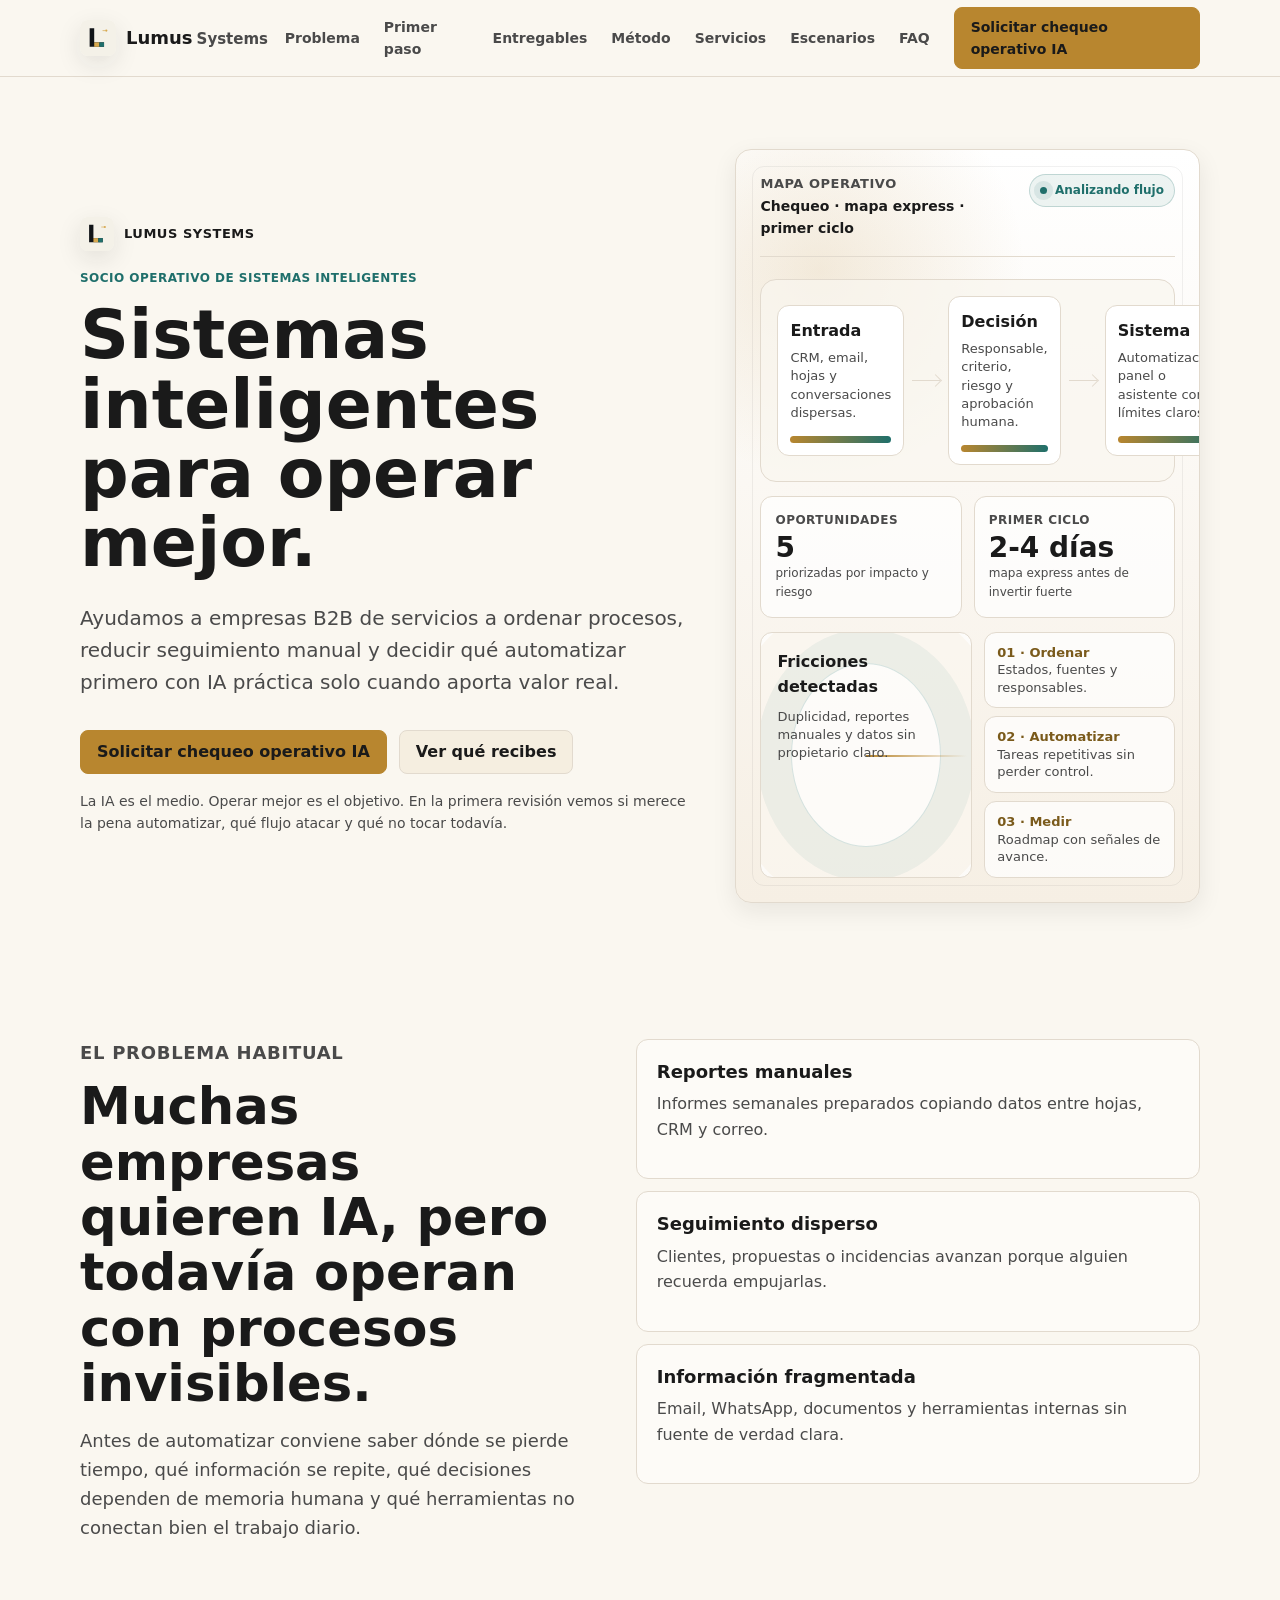
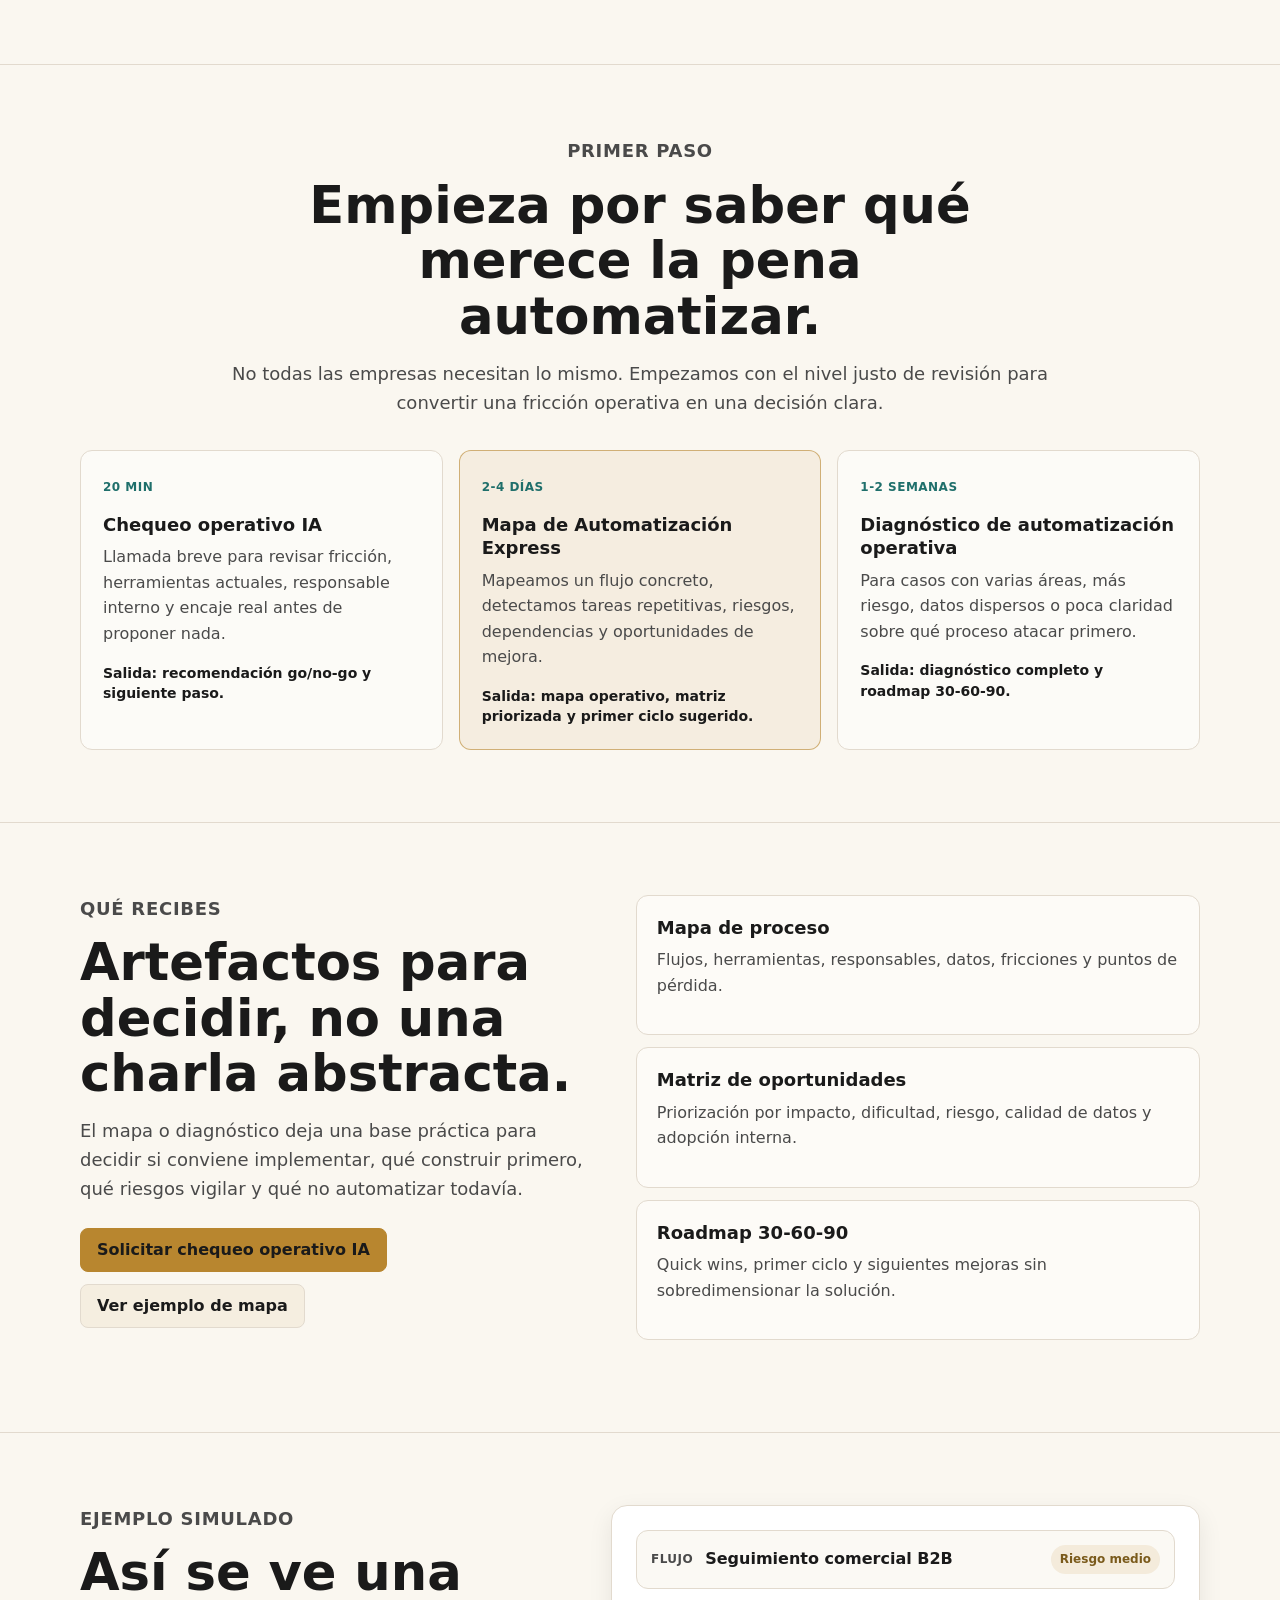
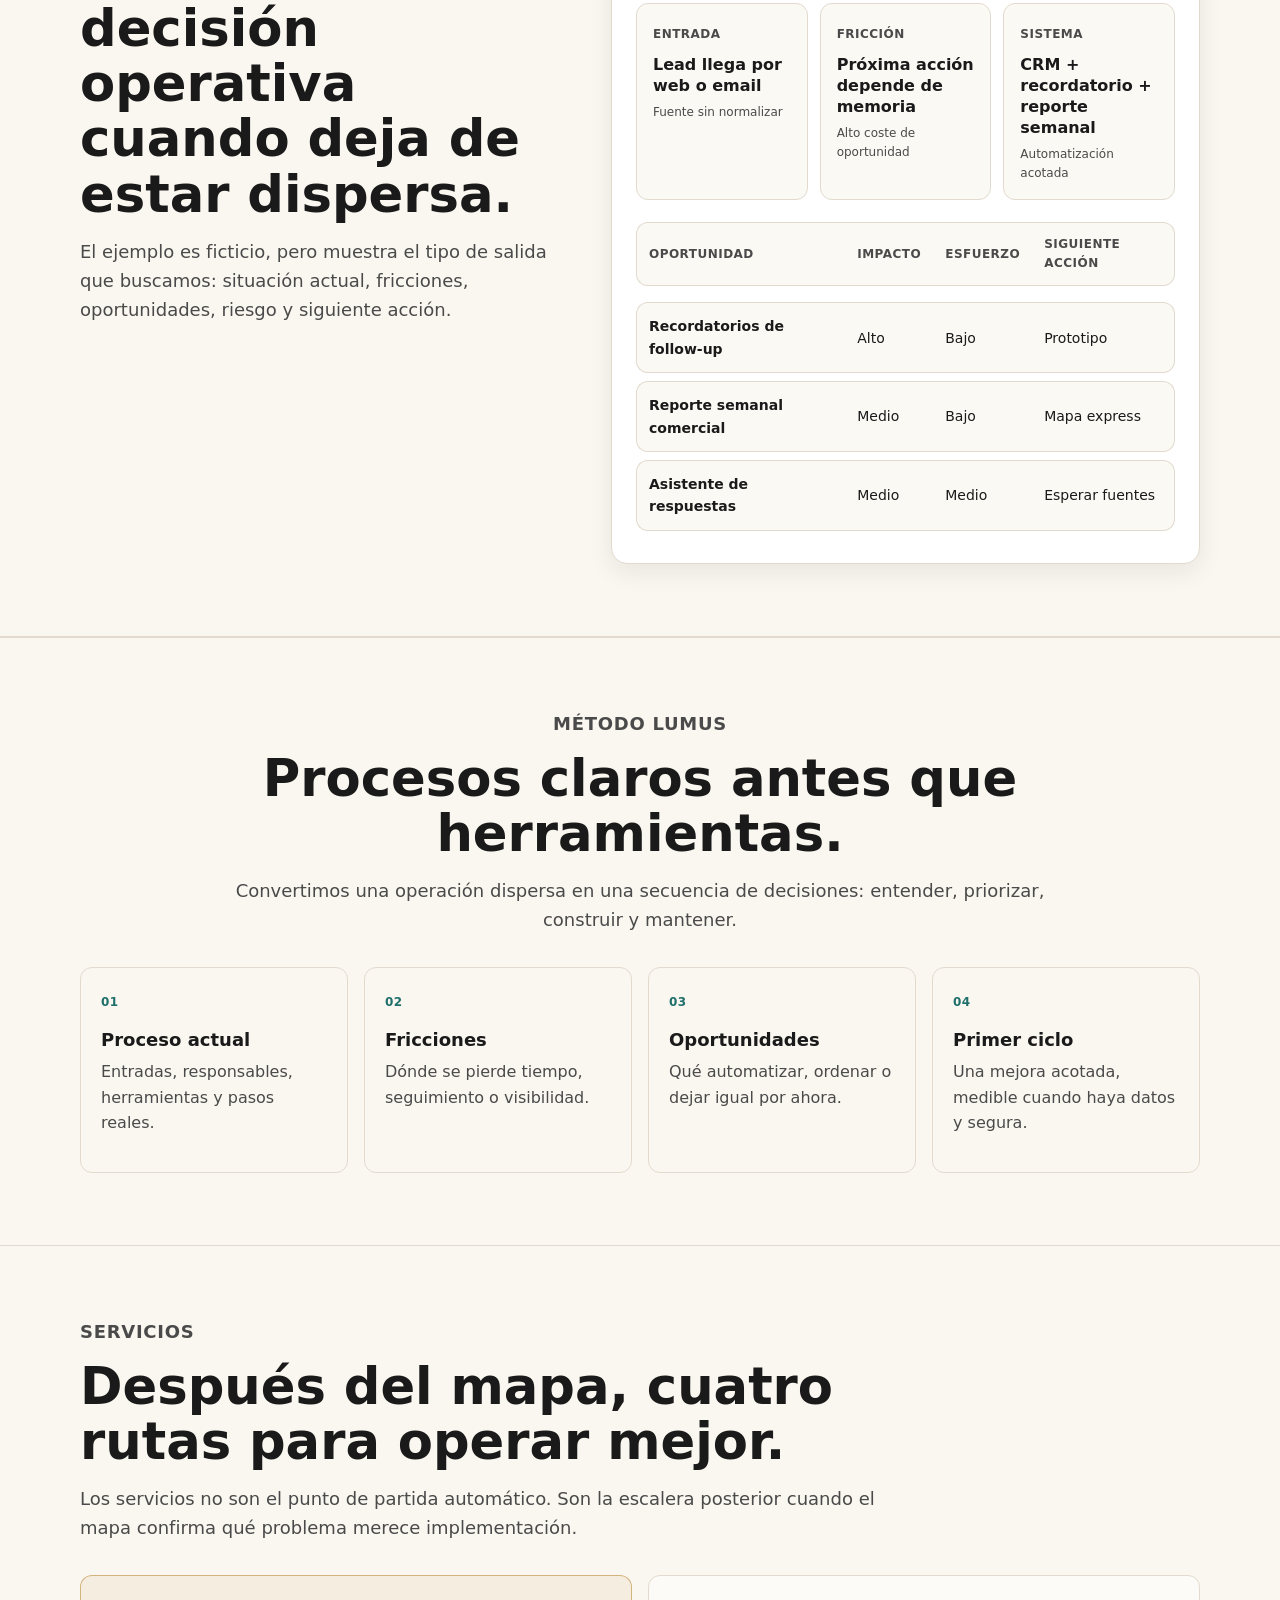
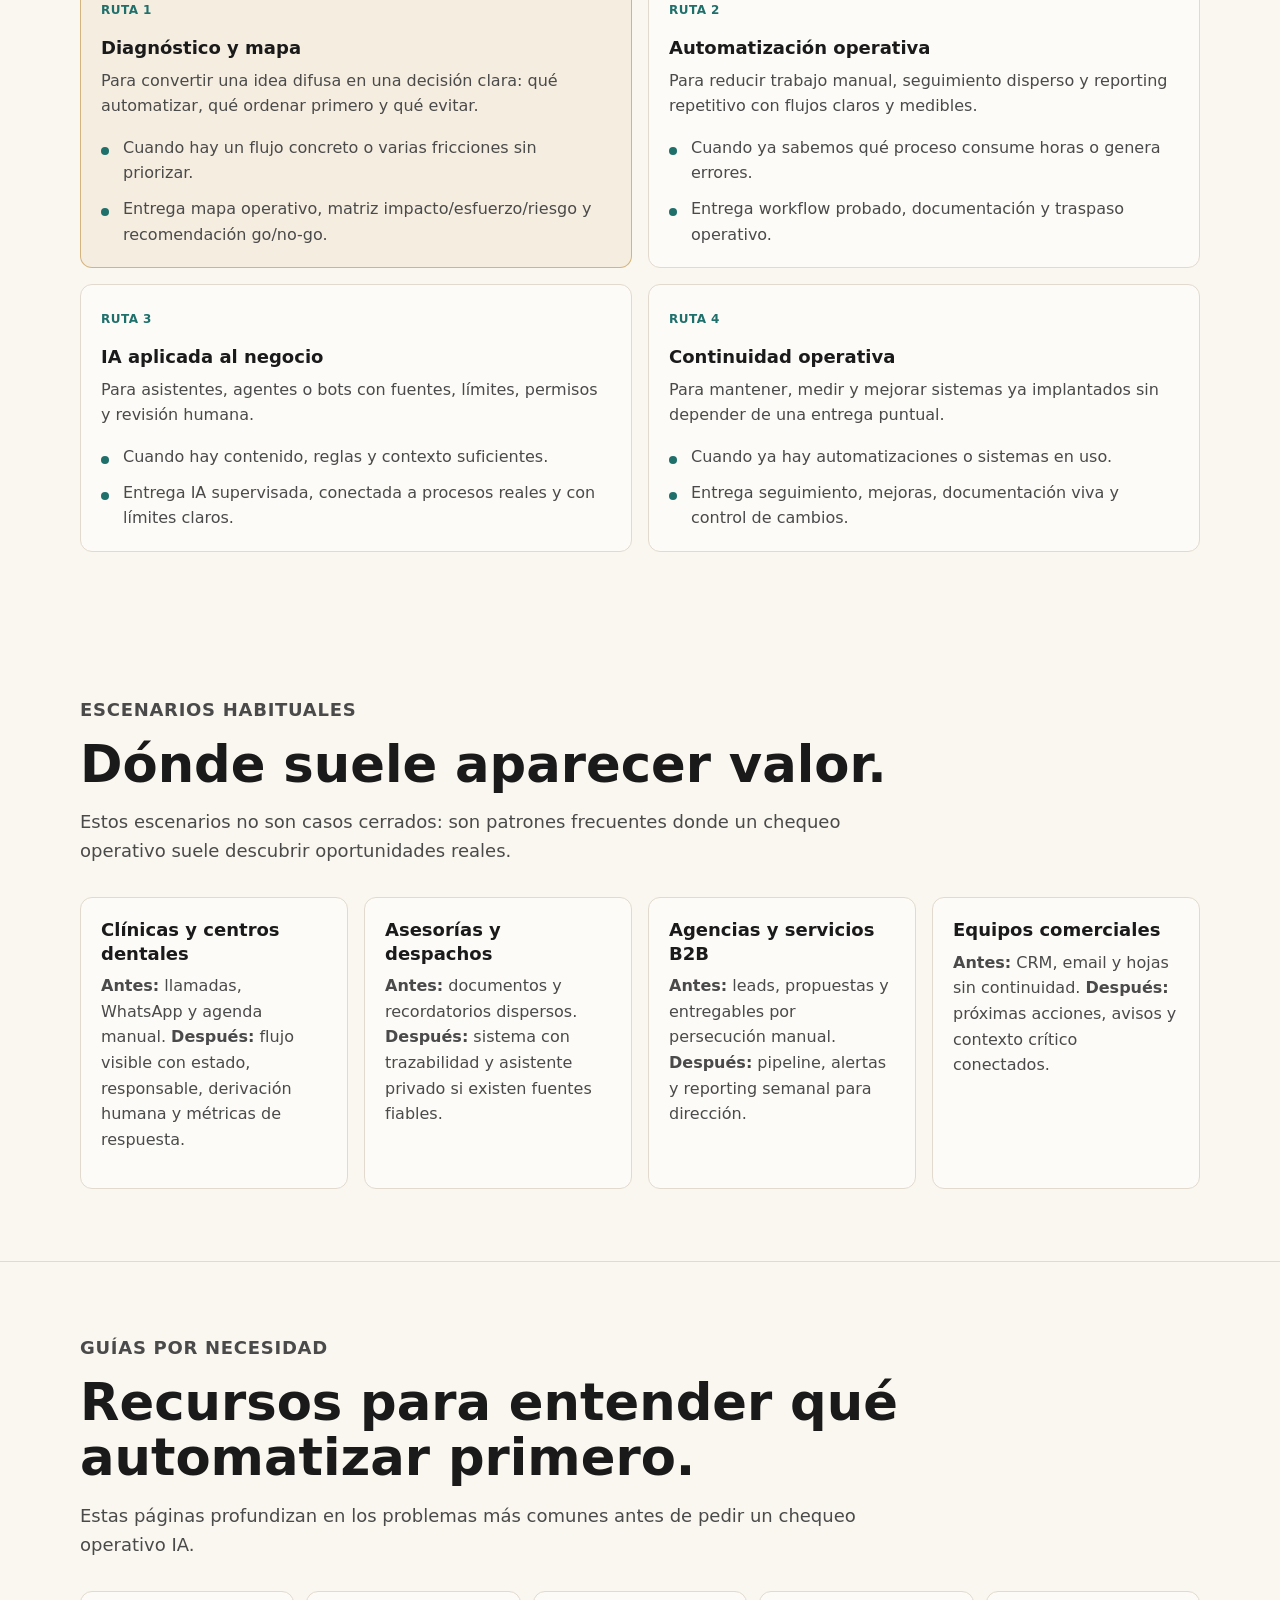
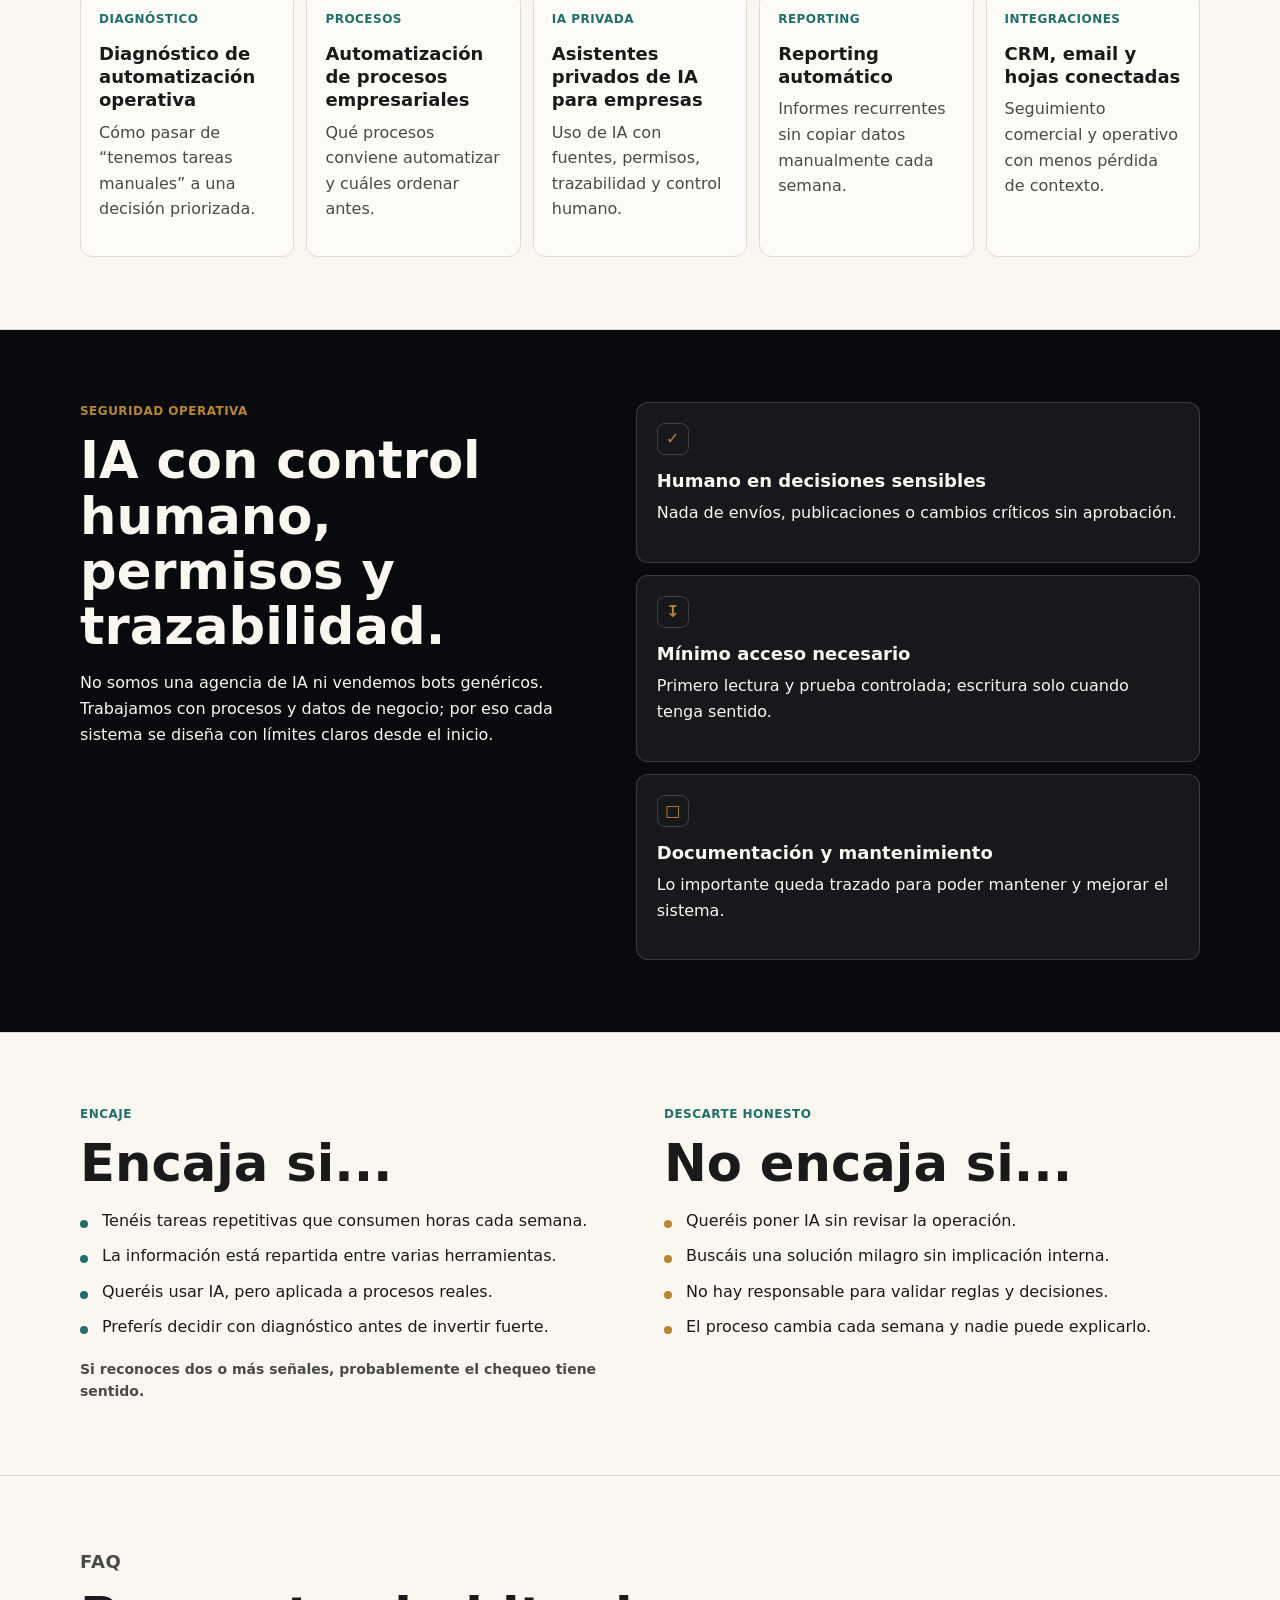
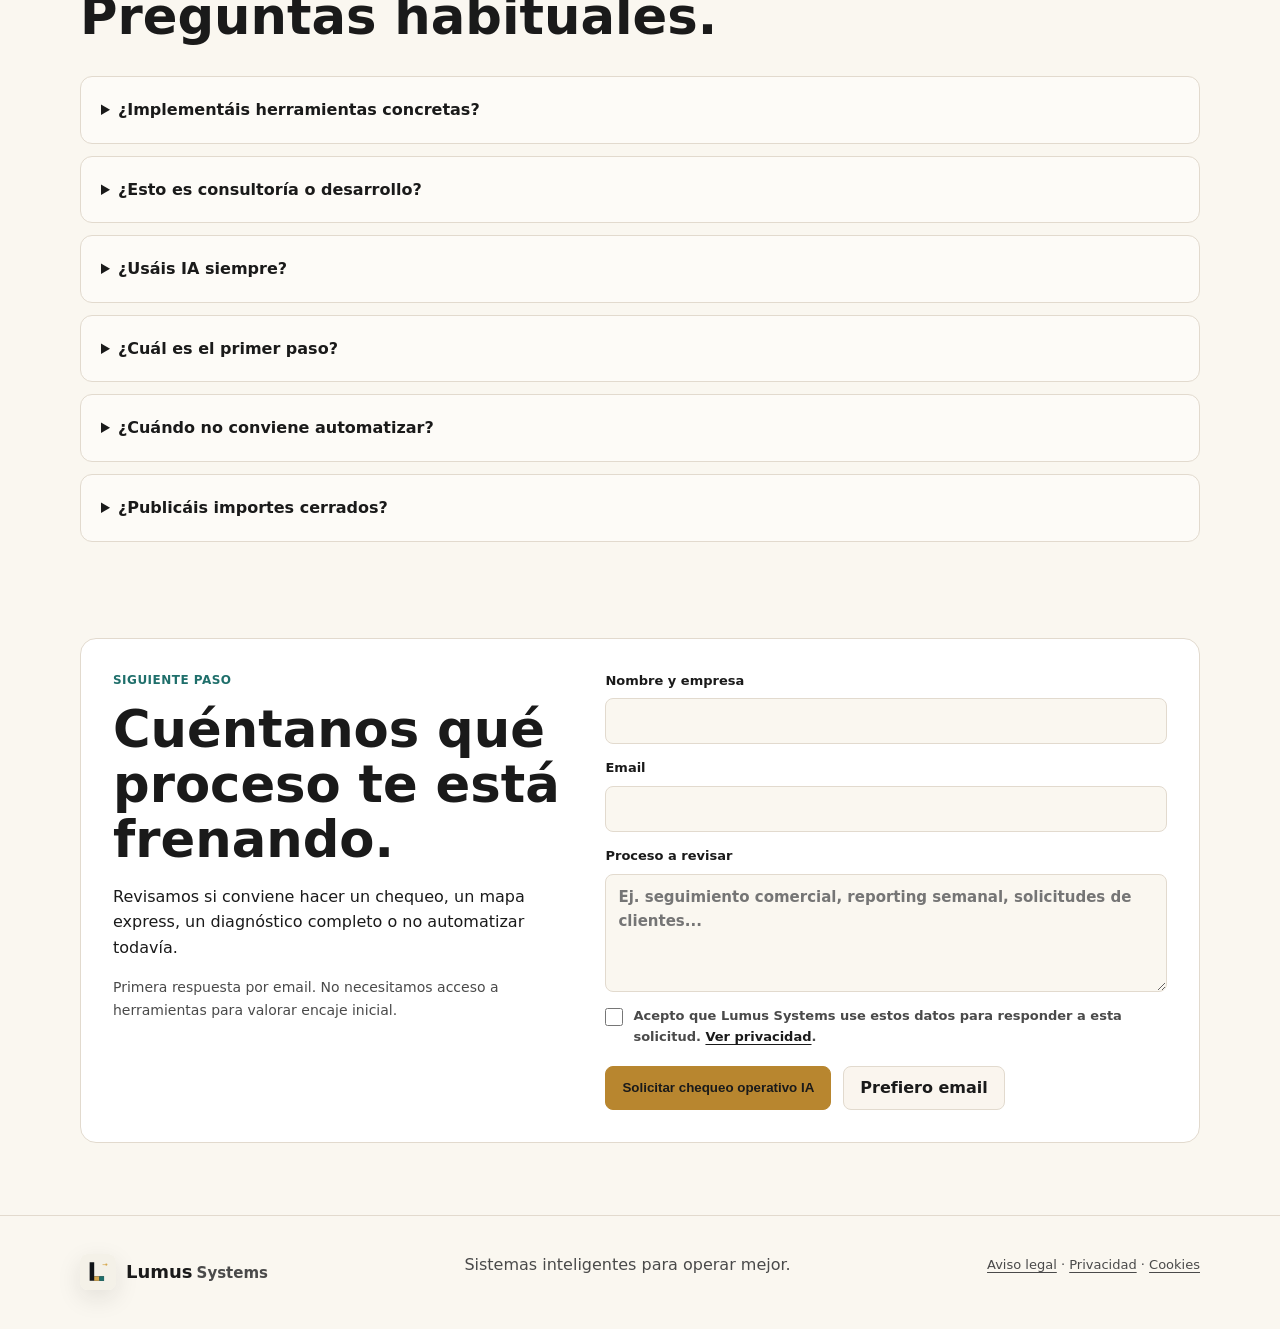
==== commit 2a01288d: "fix(web): improve Lumus logo integration" ====
--- a/deploy/index.html
+++ b/deploy/index.html
@@ -144,7 +144,8 @@
   <nav class="nav" aria-label="Navegación principal">
     <div class="wrap nav-inner">
       <a class="brand" href="#contenido" aria-label="Lumus Systems">
-        <img class="brand-logo" src="assets/lumus-logo-v5-light.svg" alt="Lumus Systems">
+        <img class="brand-symbol" src="assets/lumus-symbol-v5-light.svg" alt="" aria-hidden="true">
+        <span class="brand-wordmark"><strong>Lumus</strong><span>Systems</span></span>
       </a>
       <button class="menu-toggle" type="button" aria-expanded="false" aria-controls="nav-menu" aria-label="Abrir menú">
         <span></span><span></span><span></span>
@@ -167,6 +168,10 @@
     <header class="hero">
       <div class="wrap hero-grid">
         <div class="hero-copy">
+          <div class="hero-brand" aria-label="Lumus Systems">
+            <img src="assets/lumus-symbol-v5-light.svg" alt="" aria-hidden="true">
+            <span>Lumus Systems</span>
+          </div>
           <p class="eyebrow"><span class="desktop-copy">Socio operativo de sistemas inteligentes</span><span class="mobile-copy">Sistemas inteligentes para empresas</span></p>
           <h1>Sistemas inteligentes para operar mejor.</h1>
           <p class="lead">Ayudamos a empresas B2B de servicios a ordenar procesos, reducir seguimiento manual y decidir qué automatizar primero con IA práctica solo cuando aporta valor real.</p>
@@ -571,7 +576,10 @@
 
   <footer>
     <div class="wrap footer-inner">
-      <img class="footer-logo" src="assets/lumus-logo-v5-light.svg" alt="Lumus Systems">
+      <span class="footer-brand" aria-label="Lumus Systems">
+        <img class="brand-symbol" src="assets/lumus-symbol-v5-light.svg" alt="" aria-hidden="true">
+        <span class="brand-wordmark"><strong>Lumus</strong><span>Systems</span></span>
+      </span>
       <p>Sistemas inteligentes para operar mejor.</p>
       <p class="legal"><a href="aviso-legal.html">Aviso legal</a> · <a href="privacidad.html">Privacidad</a> · <a href="cookies.html">Cookies</a></p>
     </div>
--- a/deploy/style.css
+++ b/deploy/style.css
@@ -69,7 +69,40 @@
   justify-content: space-between;
   gap: 24px;
 }
-.brand-logo { width: 220px; height: auto; }
+.brand {
+  display: inline-flex;
+  align-items: center;
+  gap: 10px;
+  min-width: 0;
+}
+.brand-symbol {
+  width: 36px;
+  height: 36px;
+  border-radius: 8px;
+  box-shadow: 0 8px 24px rgba(26, 26, 26, .10);
+}
+.brand-logo {
+  width: 196px;
+  height: auto;
+}
+.brand-wordmark {
+  display: inline-flex;
+  align-items: baseline;
+  gap: 4px;
+  color: var(--ink);
+  font-size: 18px;
+  line-height: 1;
+  letter-spacing: 0;
+  white-space: nowrap;
+}
+.brand-wordmark strong {
+  font-weight: 850;
+}
+.brand-wordmark span {
+  color: var(--ink-soft);
+  font-size: 15px;
+  font-weight: 700;
+}
 .nav-links {
   display: flex;
   align-items: center;
@@ -138,6 +171,23 @@
 .section-head h2,
 .section-head p {
   overflow-wrap: break-word;
+}
+.hero-brand {
+  display: inline-flex;
+  align-items: center;
+  gap: 10px;
+  margin-bottom: 18px;
+  color: var(--ink);
+  font-size: 13px;
+  font-weight: 850;
+  letter-spacing: .04em;
+  text-transform: uppercase;
+}
+.hero-brand img {
+  width: 34px;
+  height: 34px;
+  border-radius: 8px;
+  box-shadow: 0 8px 24px rgba(26, 26, 26, .10);
 }
 .eyebrow, .kicker {
   margin: 0 0 12px;
@@ -939,7 +989,11 @@
   gap: 24px;
   flex-wrap: wrap;
 }
-.footer-logo { width: 190px; }
+.footer-brand {
+  display: inline-flex;
+  align-items: center;
+  gap: 10px;
+}
 .legal { font-size: 13px; }
 .mobile-sticky-cta {
   display: none;
@@ -959,7 +1013,10 @@
 
 @media (max-width: 767px) {
   .nav-inner { min-height: 68px; }
-  .brand-logo { width: 178px; }
+  .brand-symbol { width: 34px; height: 34px; }
+  .brand-logo { width: 156px; }
+  .brand-wordmark { font-size: 16px; }
+  .brand-wordmark span { font-size: 13px; }
   .menu-toggle { display: inline-flex; }
   .nav-links {
     position: fixed;
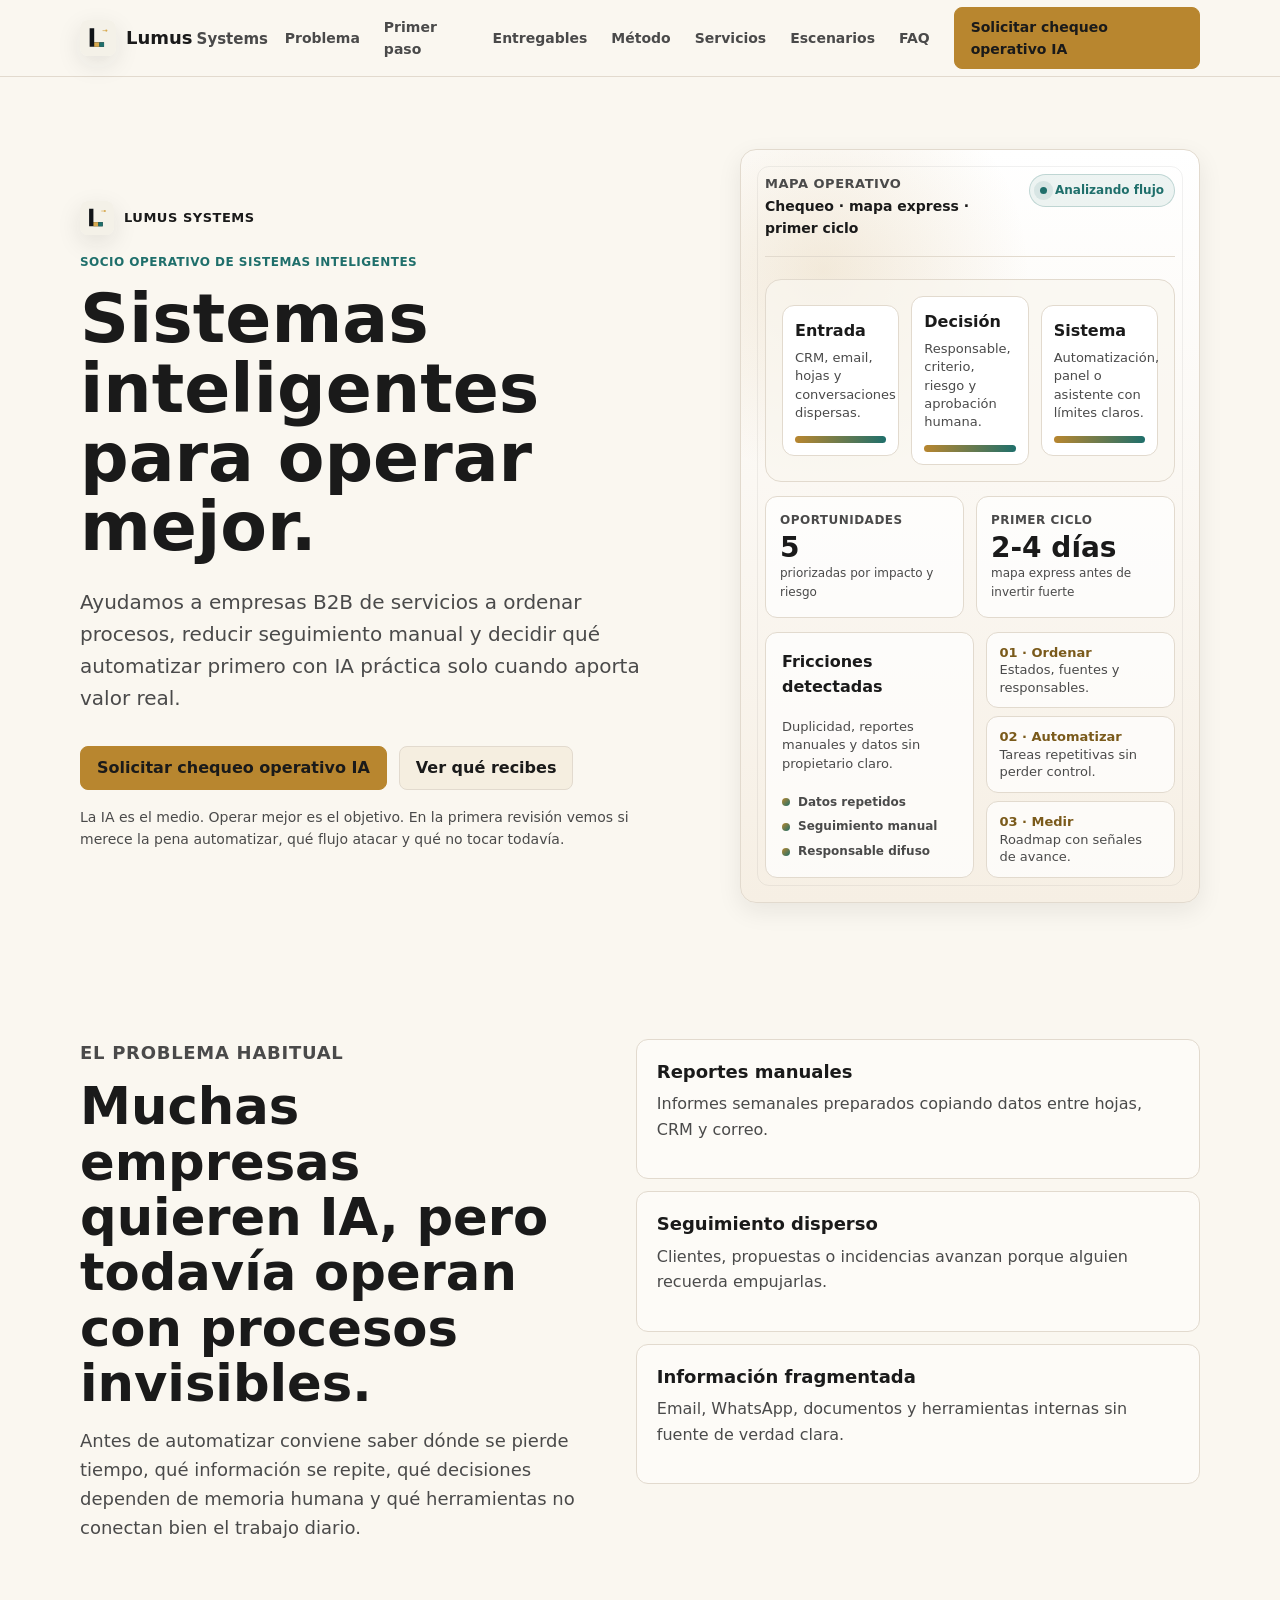
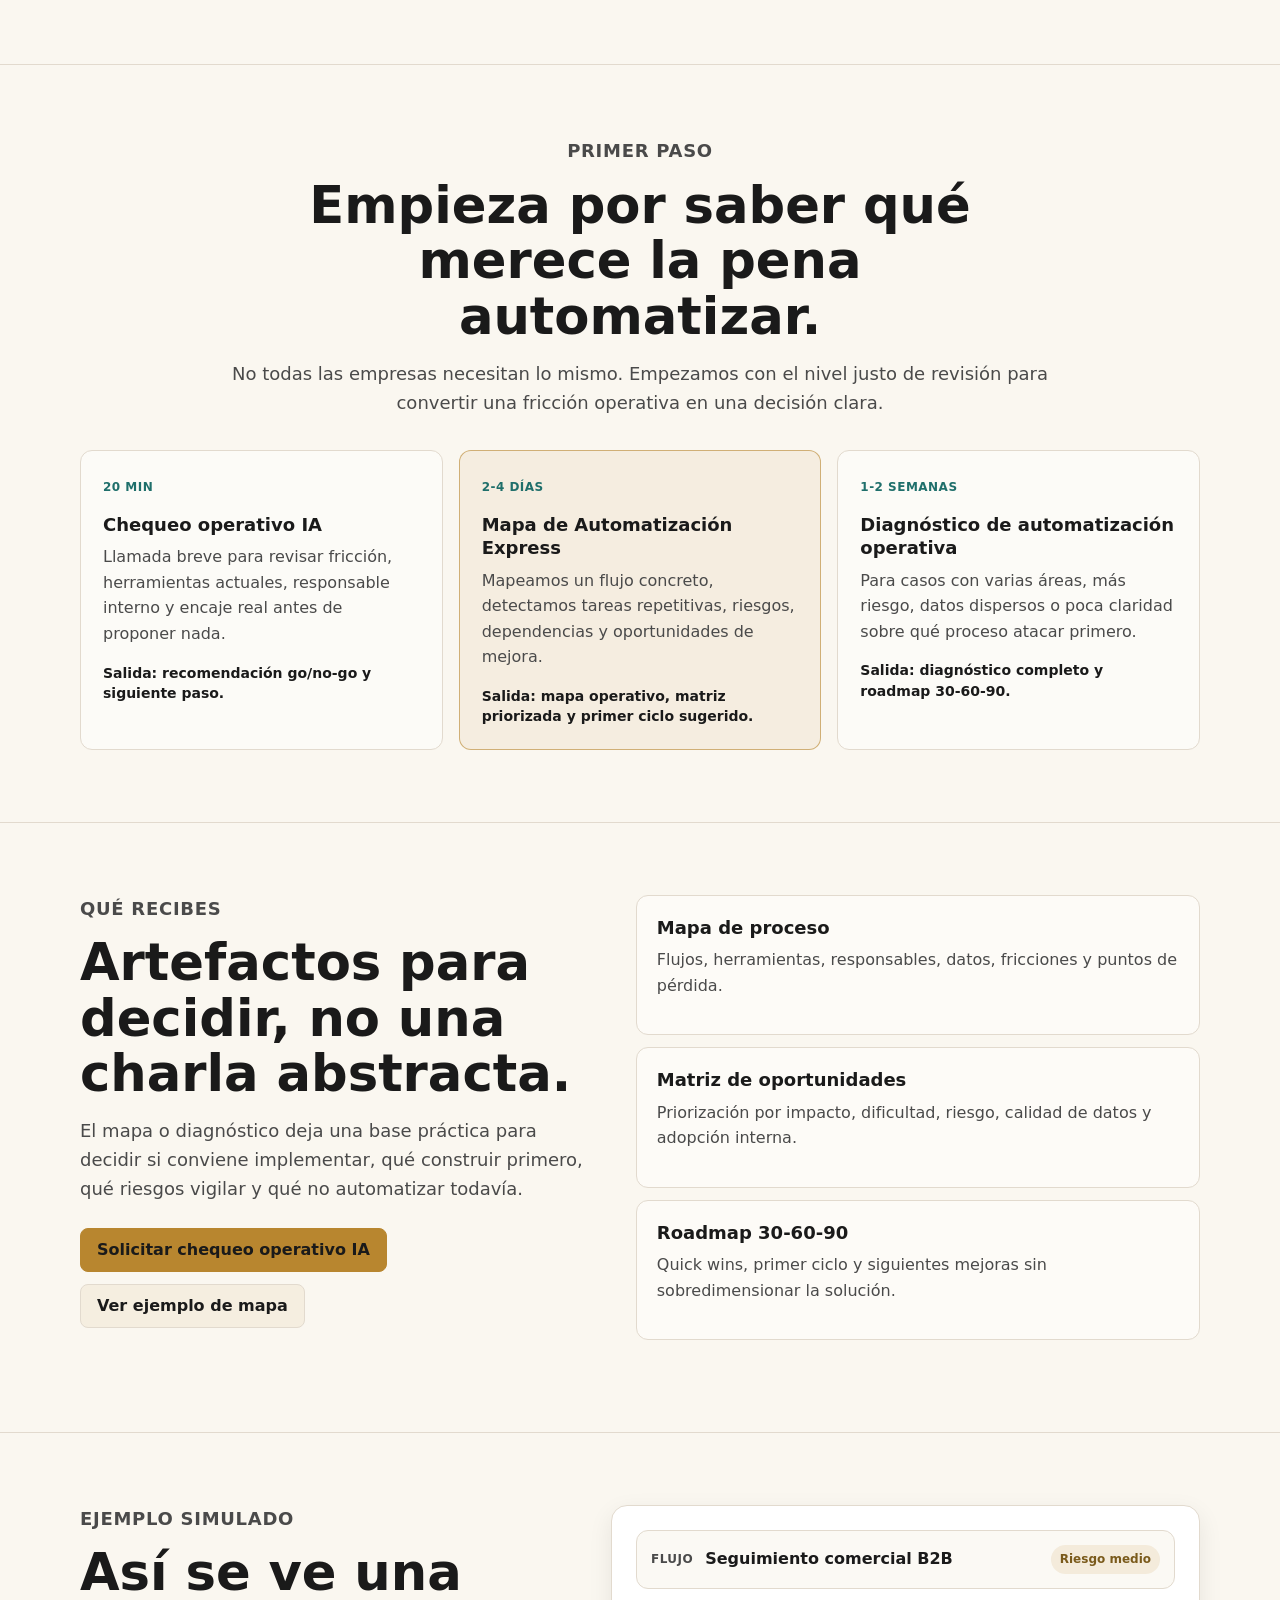
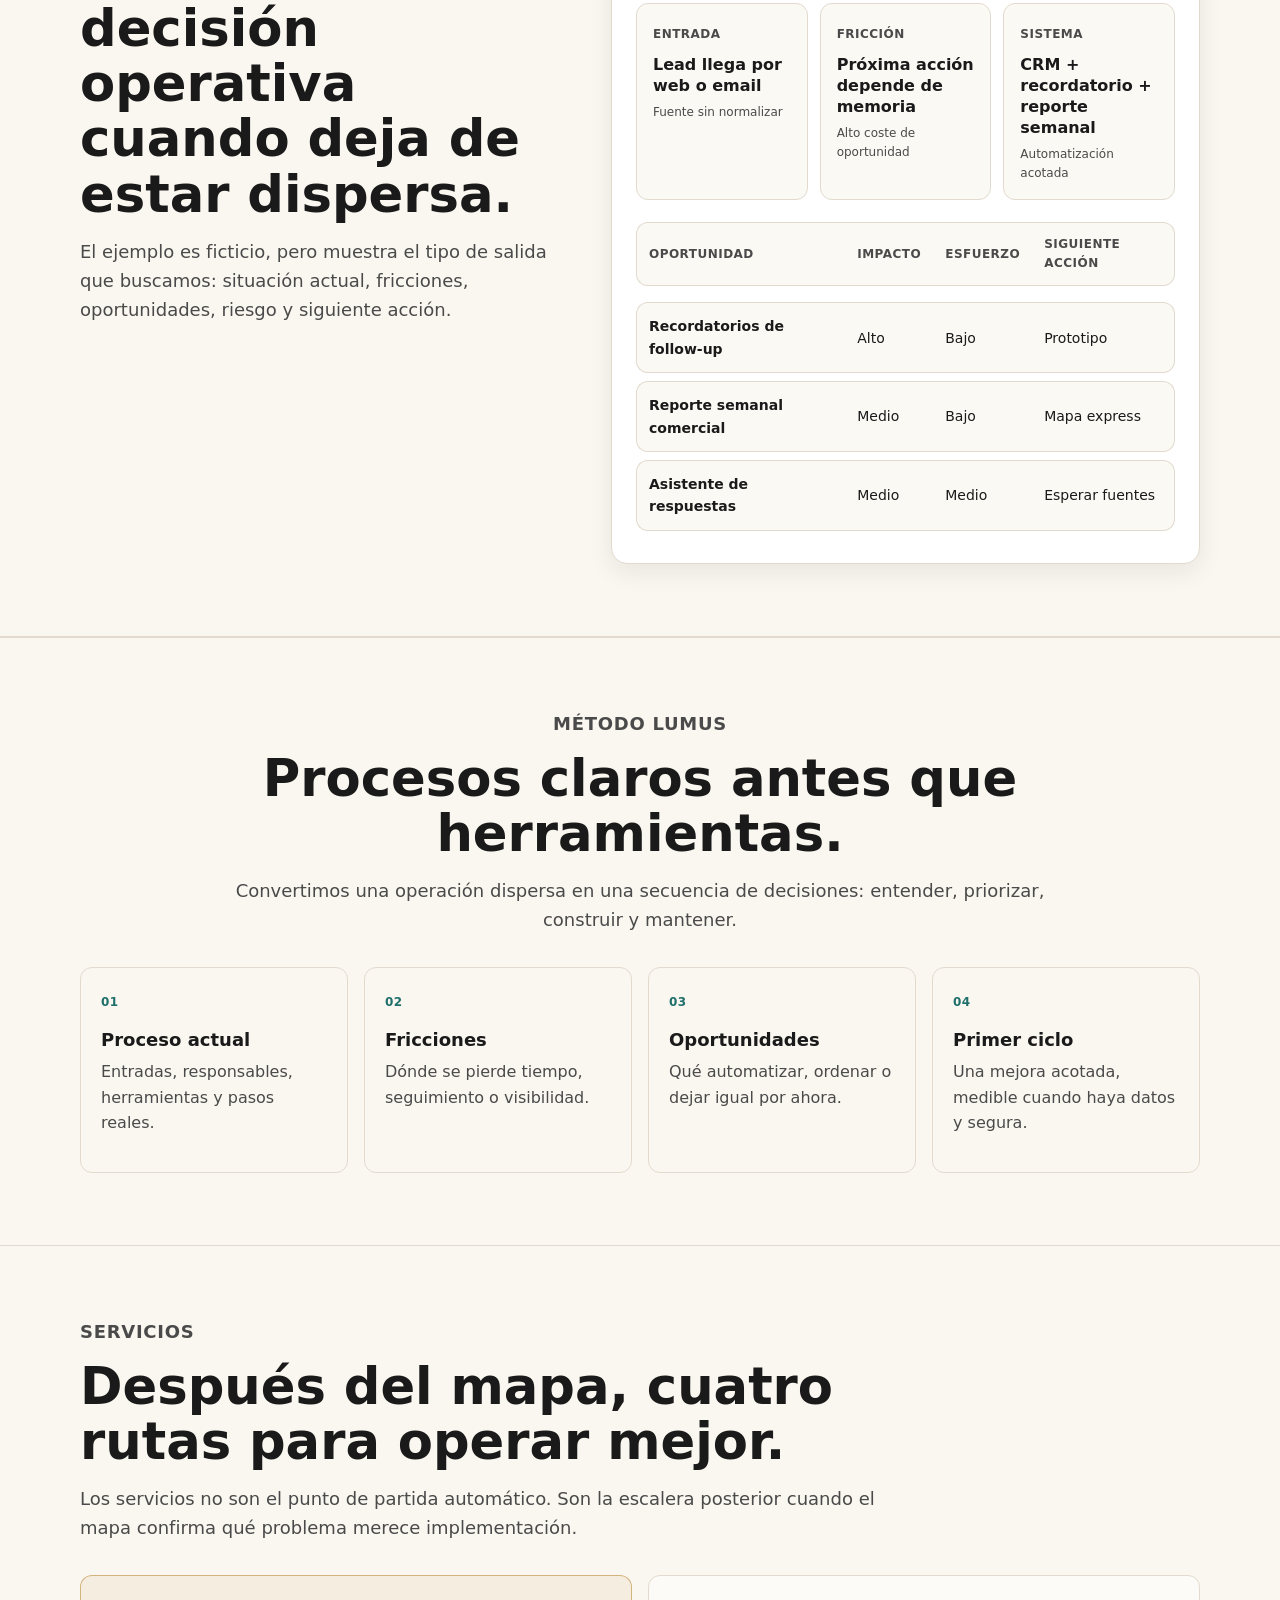
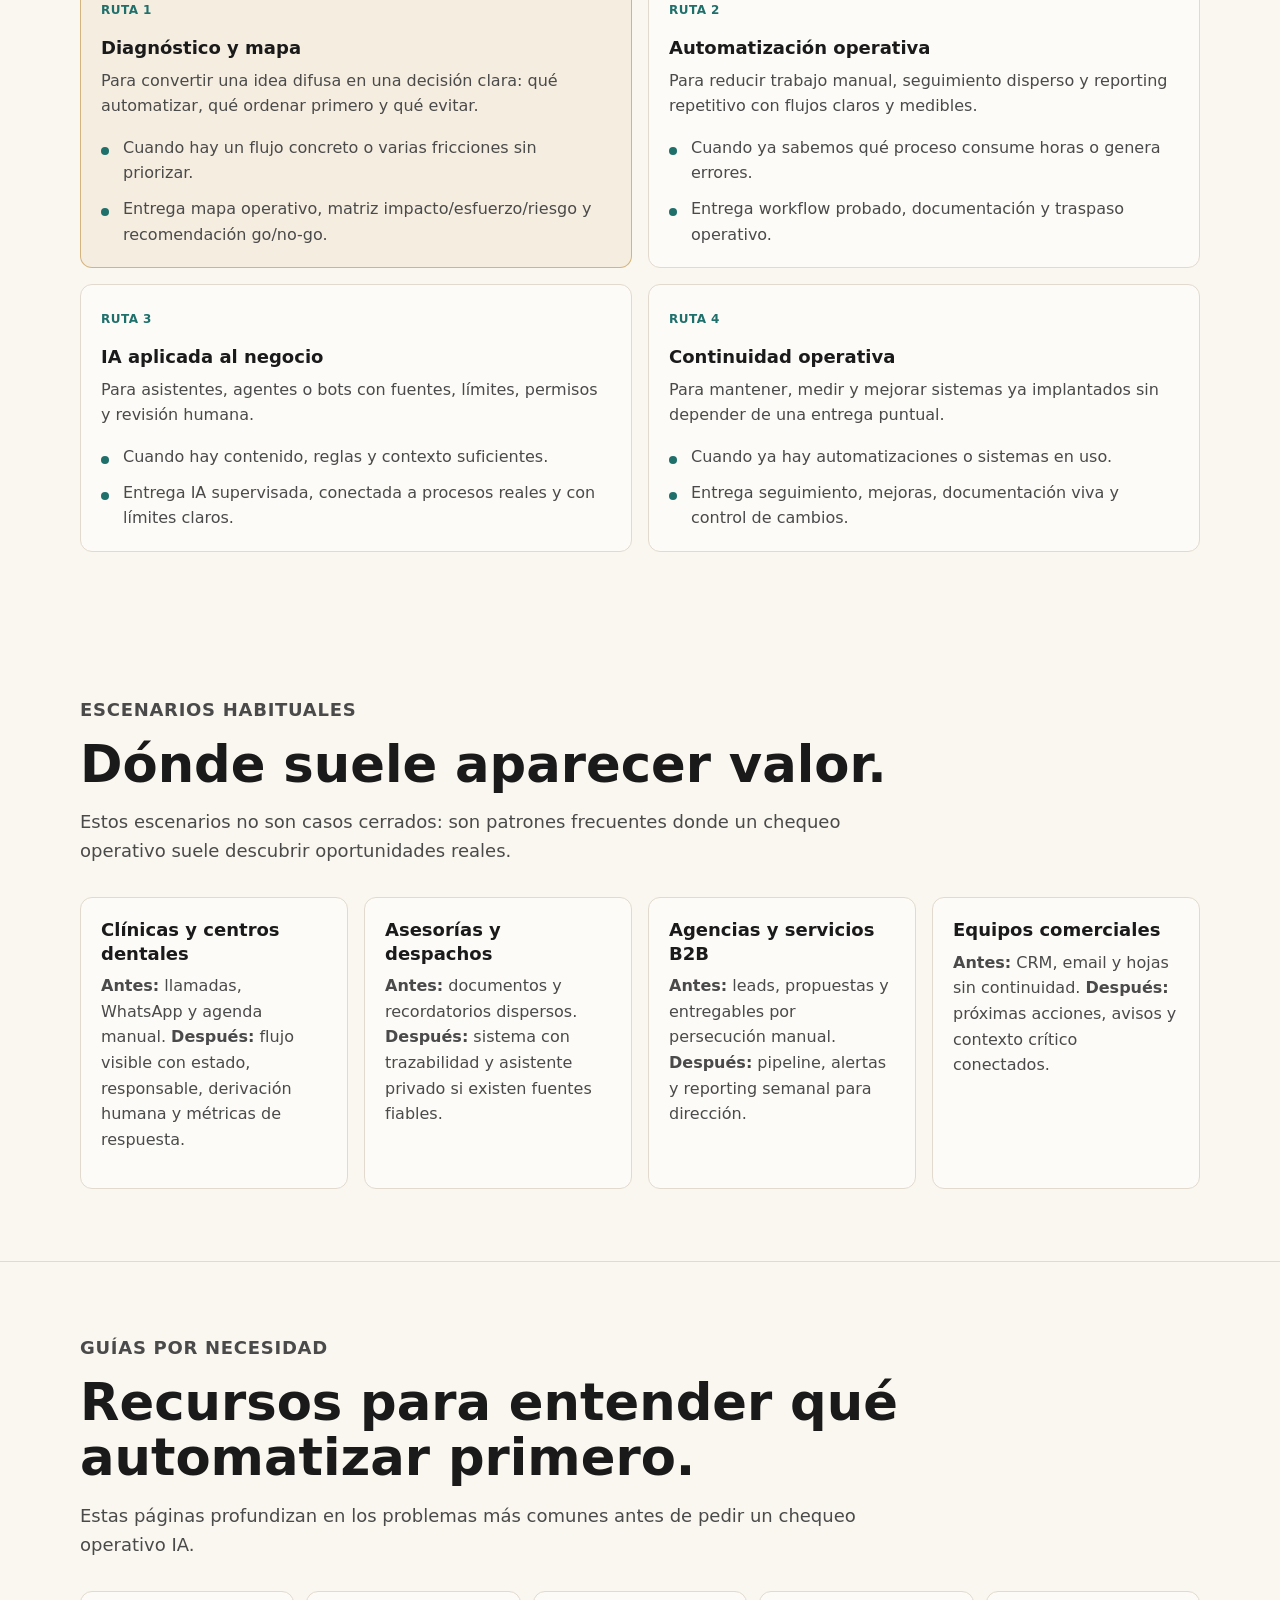
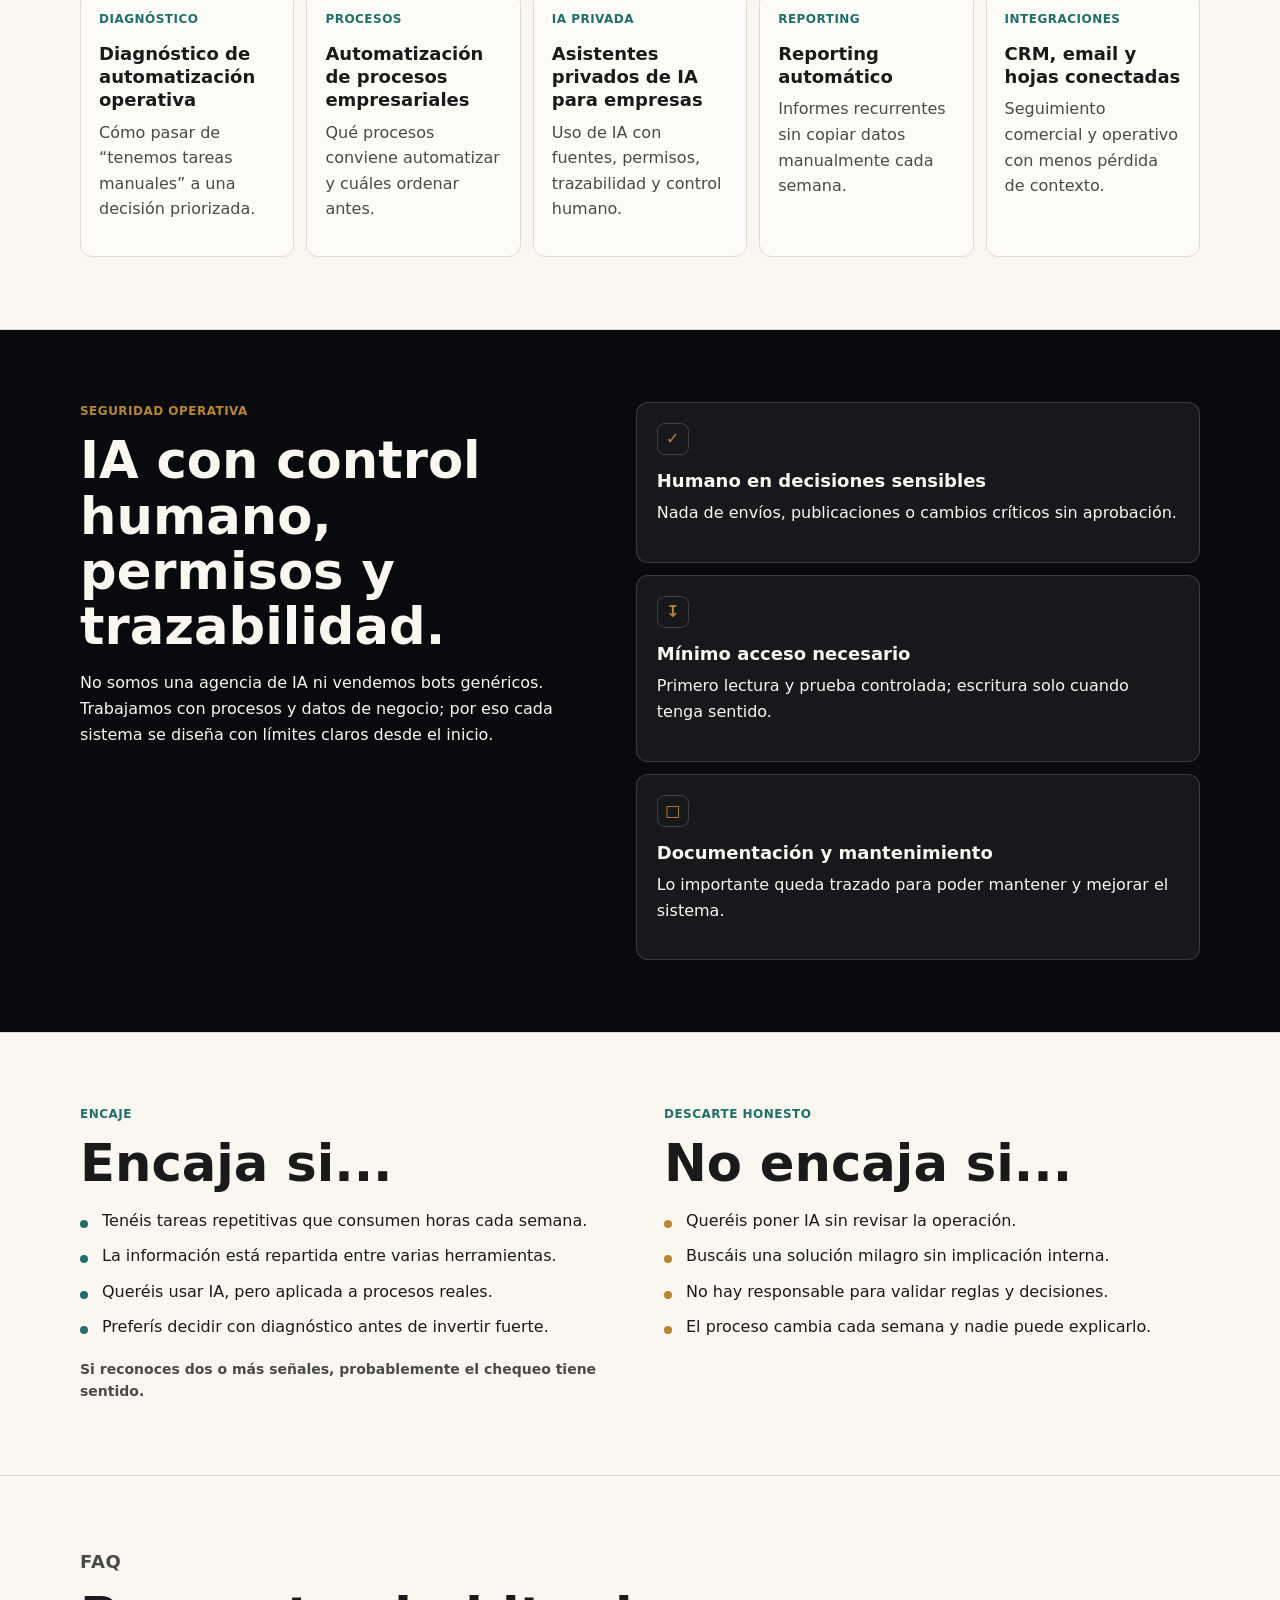
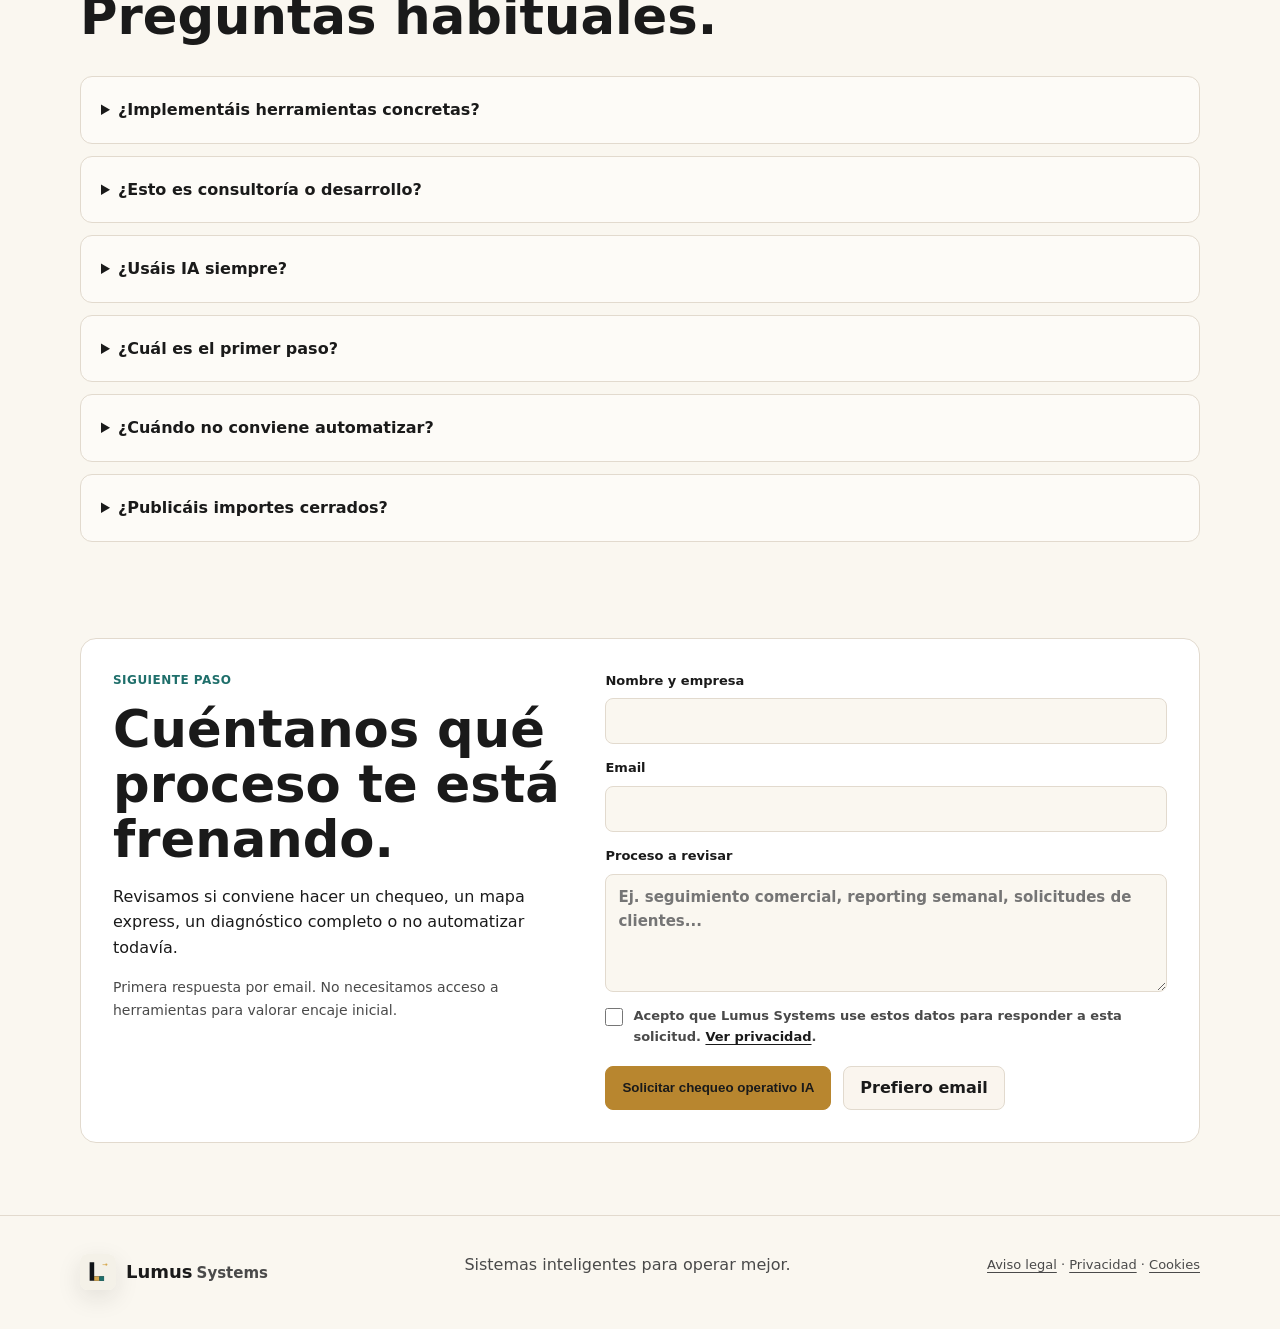
==== commit 16d02333: "fix(web): adjust hero operations panel" ====
--- a/deploy/index.html
+++ b/deploy/index.html
@@ -213,7 +213,15 @@
             <div><span>Primer ciclo</span><b>2-4 días</b><small>mapa express antes de invertir fuerte</small></div>
           </div>
           <div class="system-bottom">
-            <div class="radar-card"><b>Fricciones detectadas</b><span>Duplicidad, reportes manuales y datos sin propietario claro.</span></div>
+            <div class="radar-card">
+              <b>Fricciones detectadas</b>
+              <span>Duplicidad, reportes manuales y datos sin propietario claro.</span>
+              <ul aria-label="Señales detectadas">
+                <li><i></i><strong>Datos repetidos</strong></li>
+                <li><i></i><strong>Seguimiento manual</strong></li>
+                <li><i></i><strong>Responsable difuso</strong></li>
+              </ul>
+            </div>
             <div class="task-stack">
               <p><strong>01 · Ordenar</strong> Estados, fuentes y responsables.</p>
               <p><strong>02 · Automatizar</strong> Tareas repetitivas sin perder control.</p>
--- a/deploy/style.css
+++ b/deploy/style.css
@@ -155,8 +155,8 @@
 .hero { padding: 72px 0 64px; }
 .hero-grid {
   display: grid;
-  grid-template-columns: minmax(0, 1.02fr) minmax(320px, .78fr);
-  gap: 48px;
+  grid-template-columns: minmax(0, 1fr) minmax(420px, 460px);
+  gap: clamp(32px, 5vw, 64px);
   align-items: center;
 }
 .hero-copy,
@@ -243,6 +243,8 @@
 
 .hero-artifact,
 .hero-system {
+  width: 100%;
+  justify-self: center;
   border: 1px solid var(--rule);
   border-radius: 16px;
   background: var(--white);
@@ -317,8 +319,8 @@
 }
 .flow-board {
   display: grid;
-  grid-template-columns: 1fr 28px 1fr 28px 1fr;
-  gap: 8px;
+  grid-template-columns: repeat(3, minmax(0, 1fr));
+  gap: 12px;
   align-items: center;
   margin: 22px 0 14px;
   padding: 16px;
@@ -352,7 +354,7 @@
   animation: flowScan 4.8s cubic-bezier(.16, 1, .3, 1) infinite;
 }
 .flow-arrow {
-  display: block;
+  display: none;
   height: 1px;
   background: var(--rule);
   position: relative;
@@ -407,42 +409,45 @@
   gap: 12px;
 }
 .radar-card {
-  position: relative;
-  min-height: 156px;
+  display: grid;
+  gap: 10px;
   padding: 16px;
-  overflow: hidden;
-}
-.radar-card::before {
-  content: "";
-  position: absolute;
-  inset: 30px;
-  border: 1px solid rgba(31, 111, 107, .18);
-  border-radius: 50%;
-  box-shadow: 0 0 0 34px rgba(31, 111, 107, .06), 0 0 0 68px rgba(184, 134, 47, .05);
-}
-.radar-card::after {
-  content: "";
-  position: absolute;
-  left: 50%;
-  top: 50%;
-  width: 48%;
-  height: 2px;
-  background: linear-gradient(90deg, var(--accent), transparent);
-  transform-origin: left center;
-  animation: radarSweep 5.2s linear infinite;
 }
 .radar-card b,
 .radar-card span {
-  position: relative;
-  z-index: 1;
   display: block;
 }
 .radar-card span {
   max-width: 220px;
-  margin-top: 8px;
   color: var(--ink-soft);
   font-size: 13px;
   line-height: 1.4;
+}
+.radar-card ul {
+  display: grid;
+  gap: 7px;
+  margin: 2px 0 0;
+  padding: 0;
+  list-style: none;
+}
+.radar-card li {
+  display: flex;
+  align-items: center;
+  gap: 8px;
+  color: var(--ink-soft);
+  font-size: 12px;
+  line-height: 1.25;
+}
+.radar-card li i {
+  width: 8px;
+  height: 8px;
+  border-radius: 50%;
+  background: linear-gradient(135deg, var(--accent), var(--teal));
+  flex: 0 0 auto;
+}
+.radar-card li strong {
+  color: var(--ink-soft);
+  font-weight: 750;
 }
 .task-stack {
   display: grid;
@@ -514,9 +519,6 @@
   0% { width: 24%; }
   50% { width: 88%; }
   100% { width: 32%; }
-}
-@keyframes radarSweep {
-  to { transform: rotate(360deg); }
 }
 
 section { padding: 72px 0; }
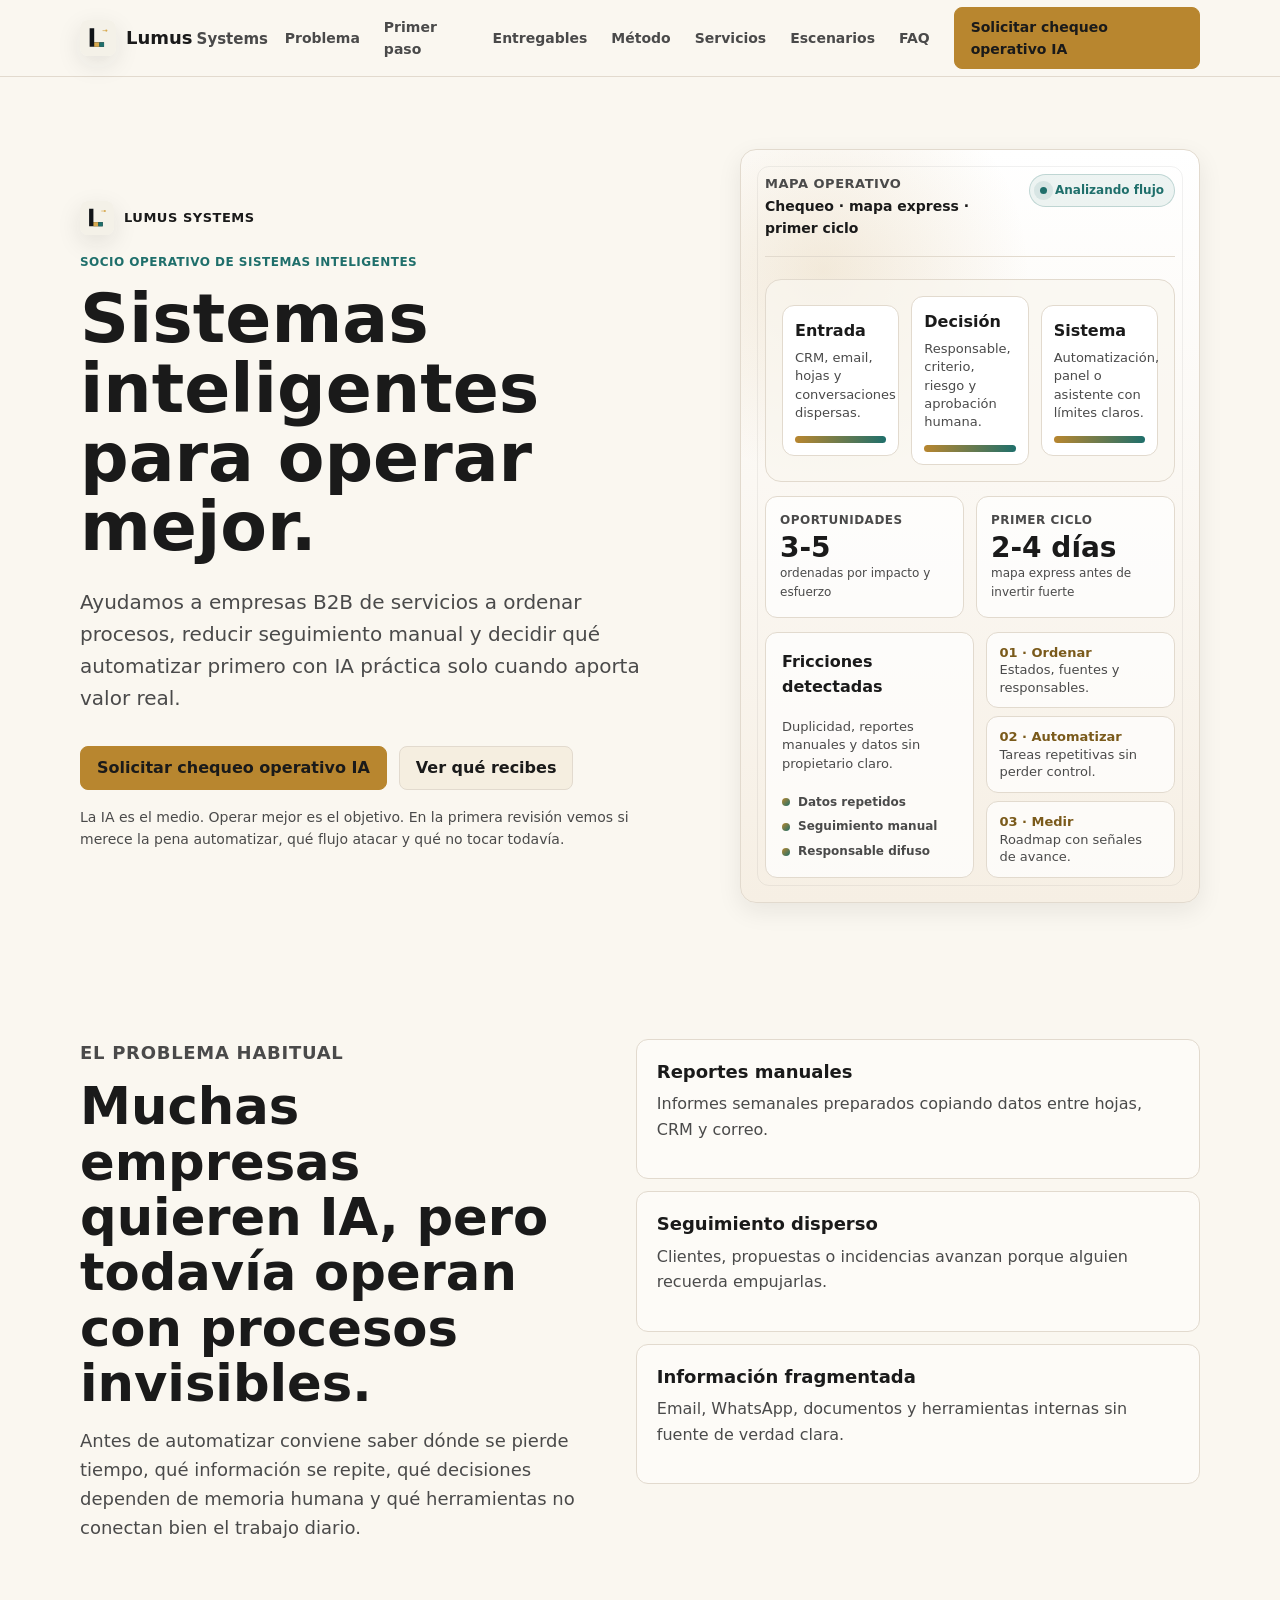
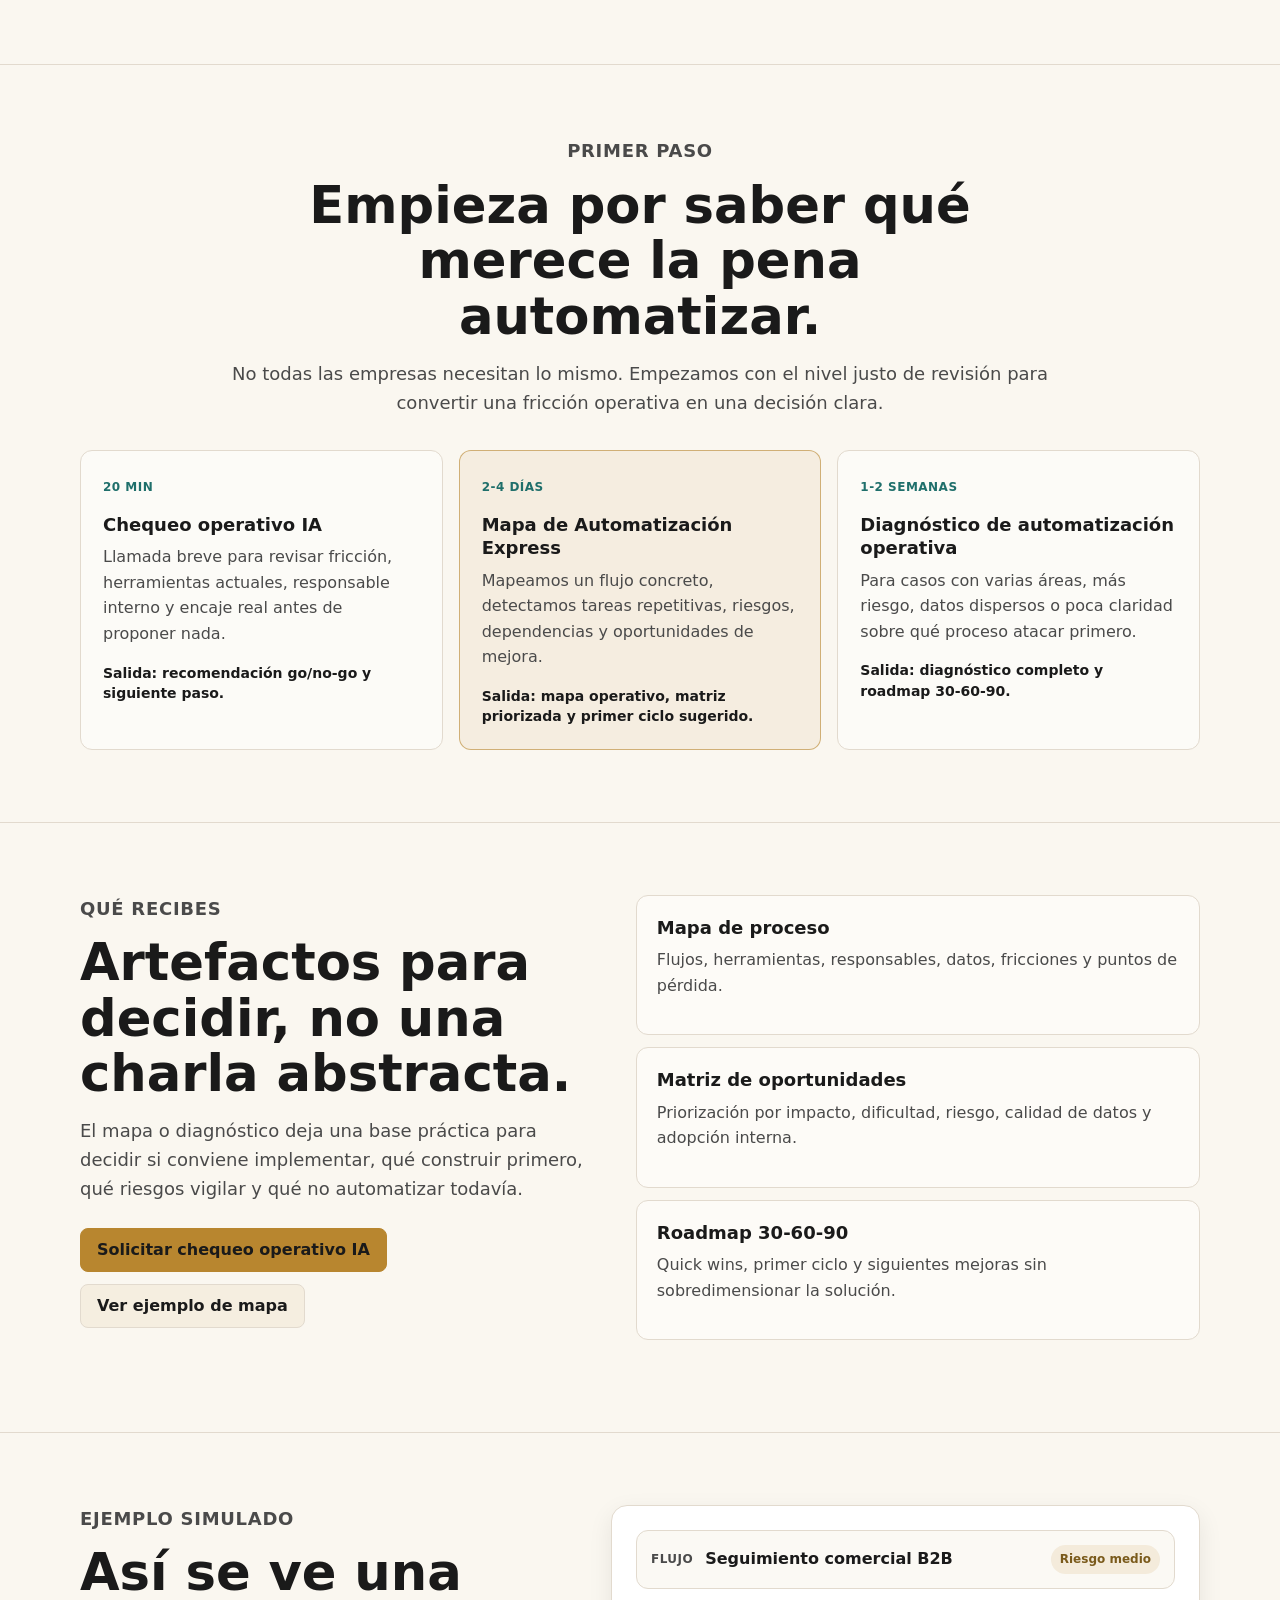
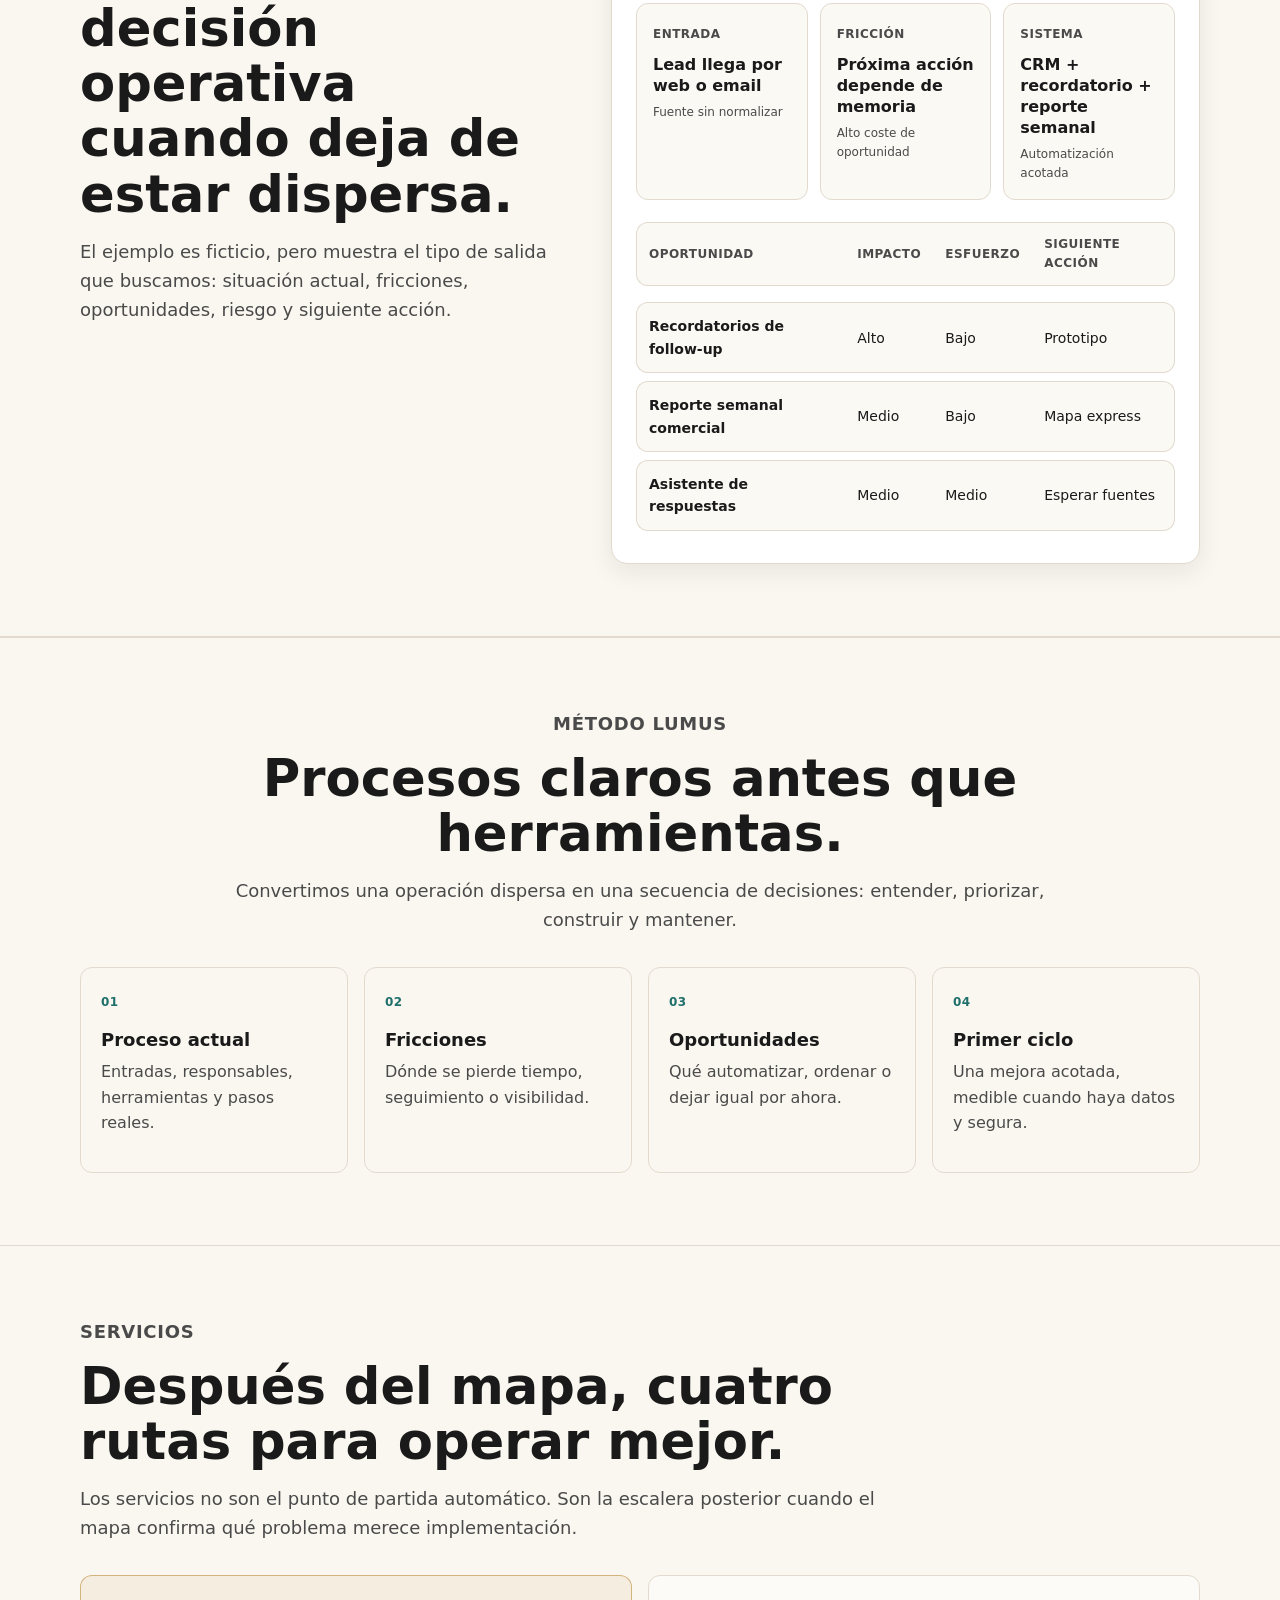
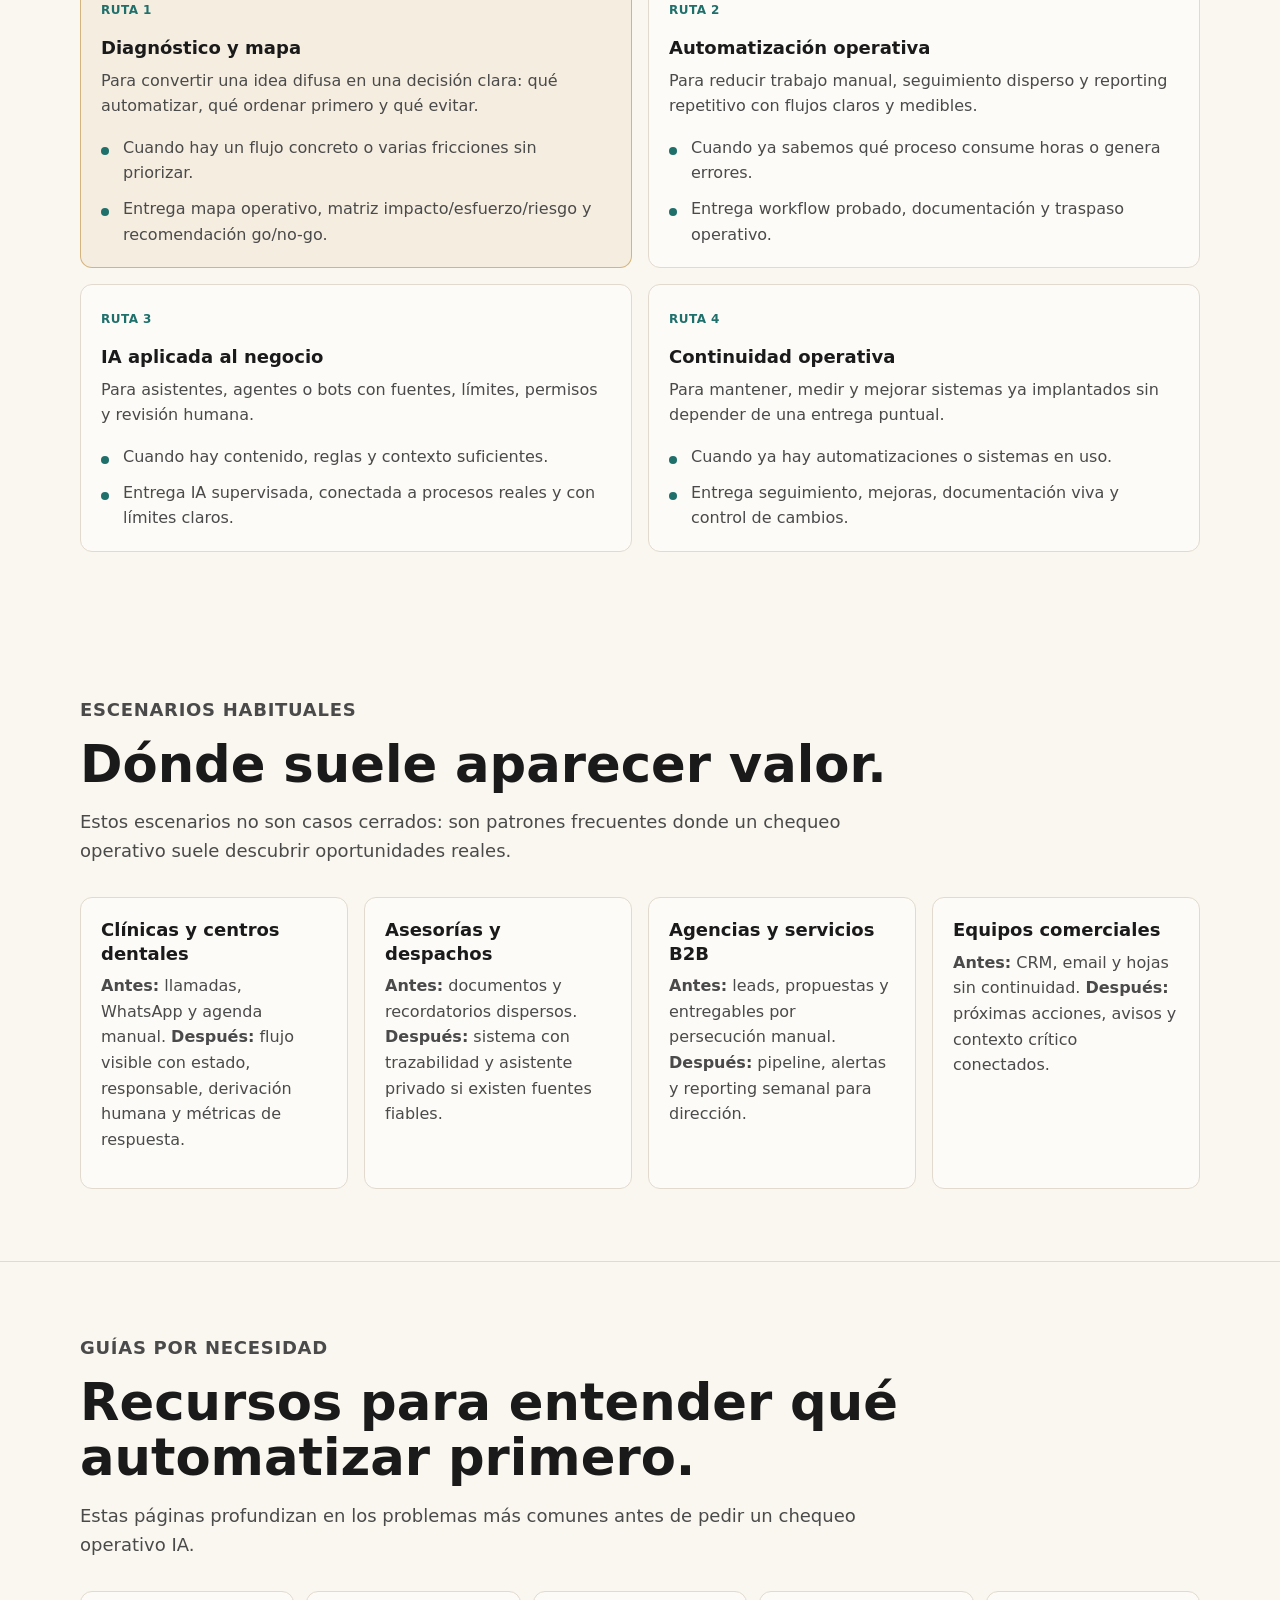
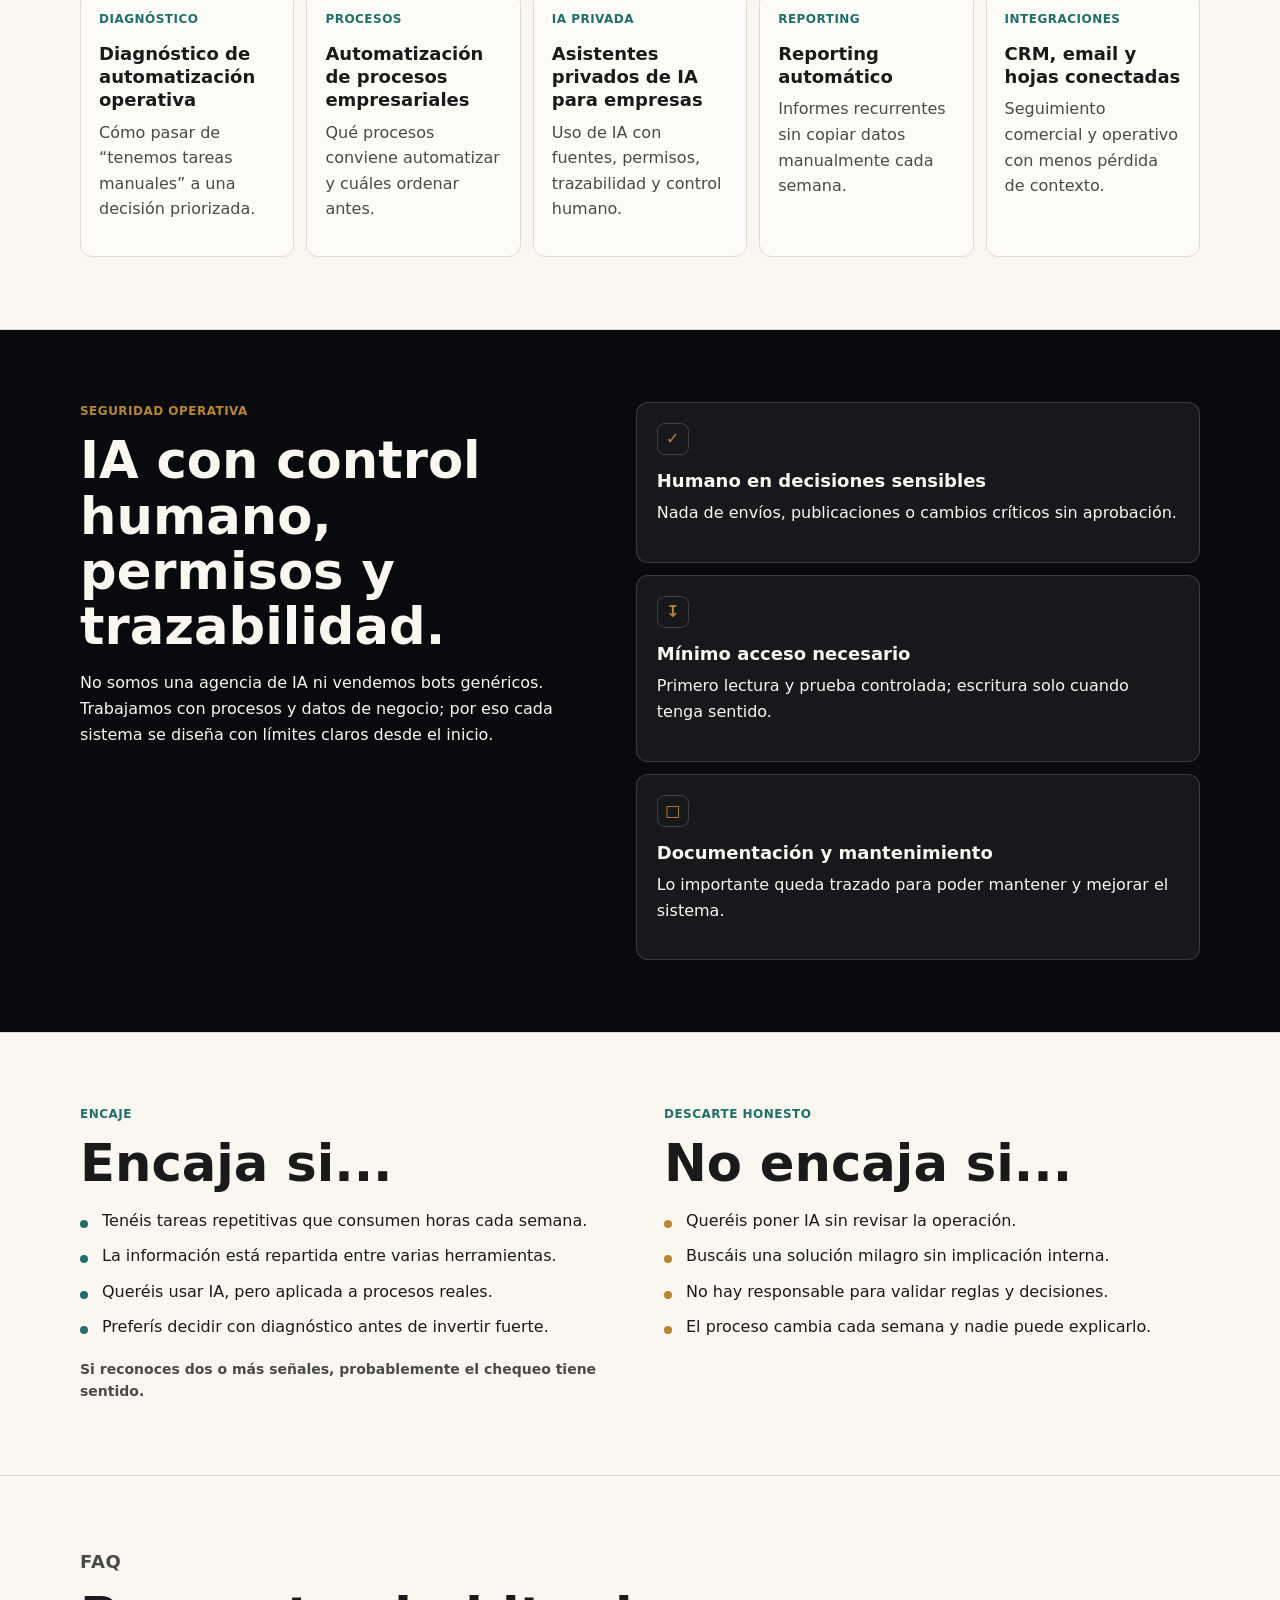
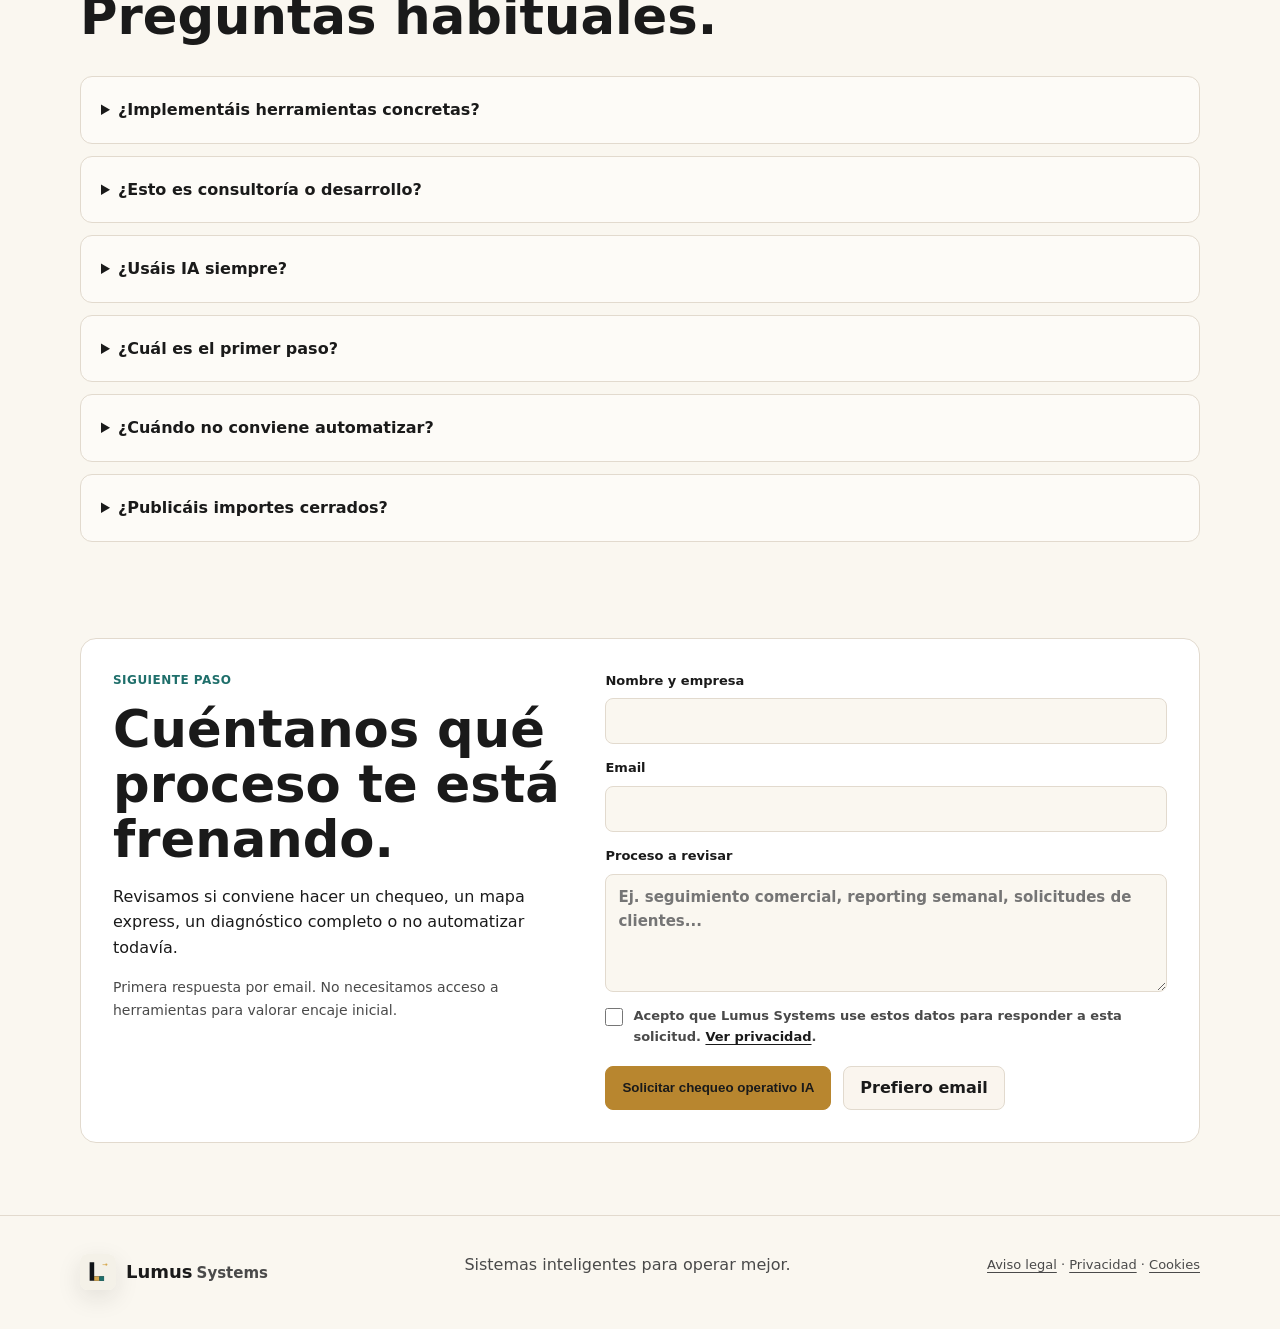
==== commit 6ffc8fad: "fix(web): clarify opportunities metric" ====
--- a/deploy/index.html
+++ b/deploy/index.html
@@ -209,7 +209,7 @@
             </div>
           </div>
           <div class="signal-grid">
-            <div><span>Oportunidades</span><b>5</b><small>priorizadas por impacto y riesgo</small></div>
+            <div><span>Oportunidades</span><b>3-5</b><small>ordenadas por impacto y esfuerzo</small></div>
             <div><span>Primer ciclo</span><b>2-4 días</b><small>mapa express antes de invertir fuerte</small></div>
           </div>
           <div class="system-bottom">
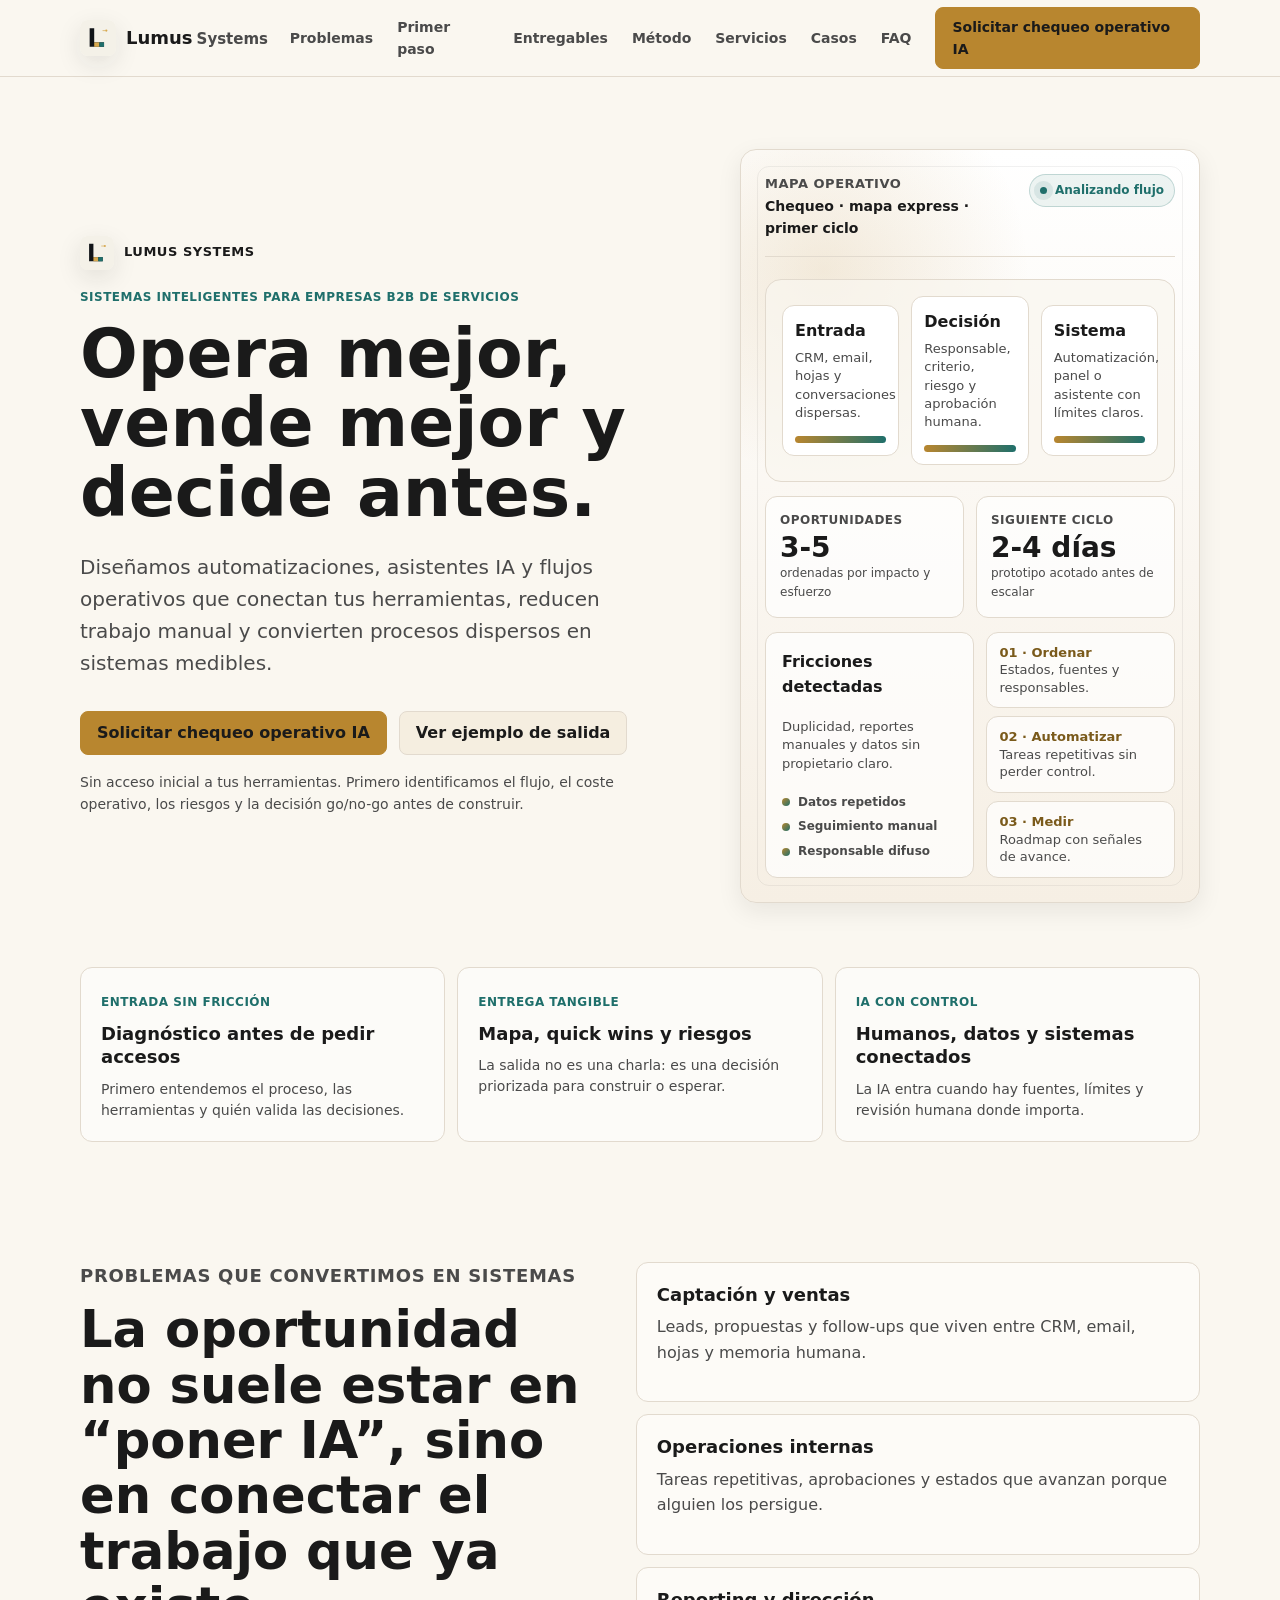
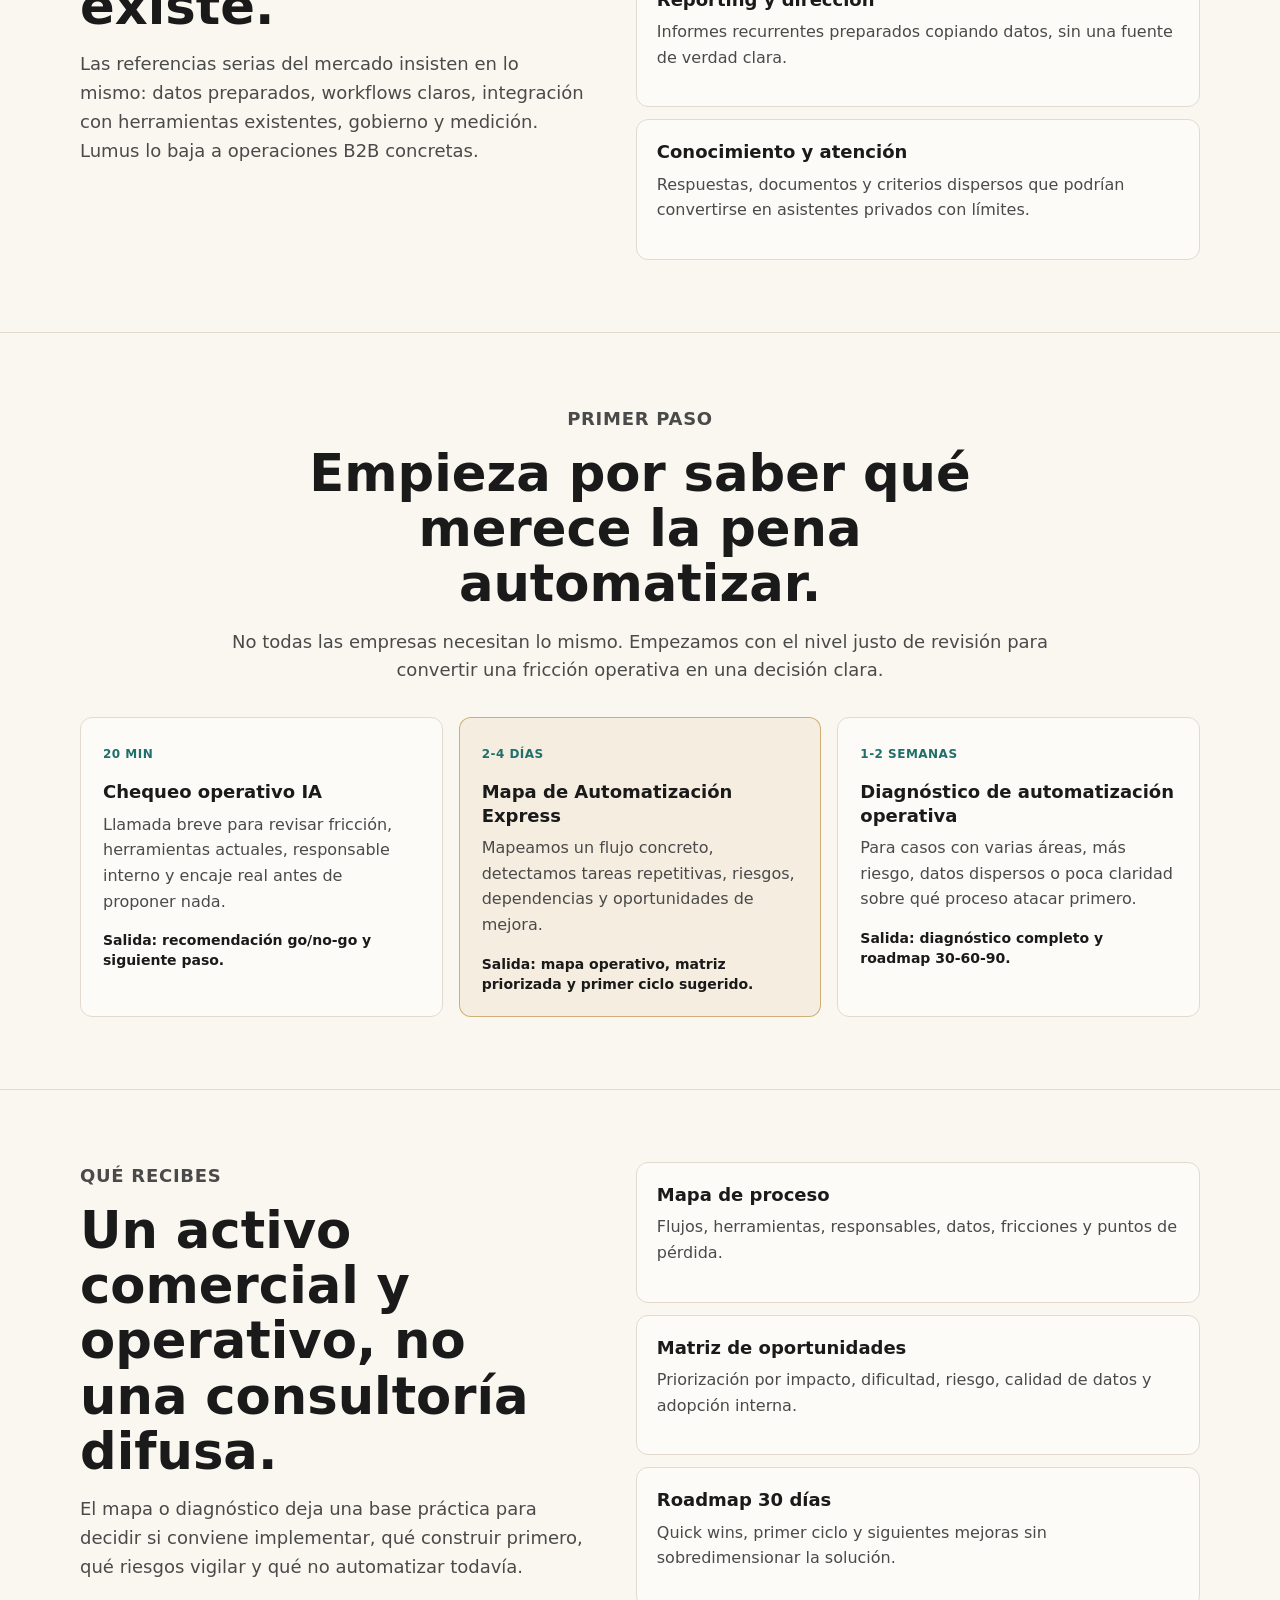
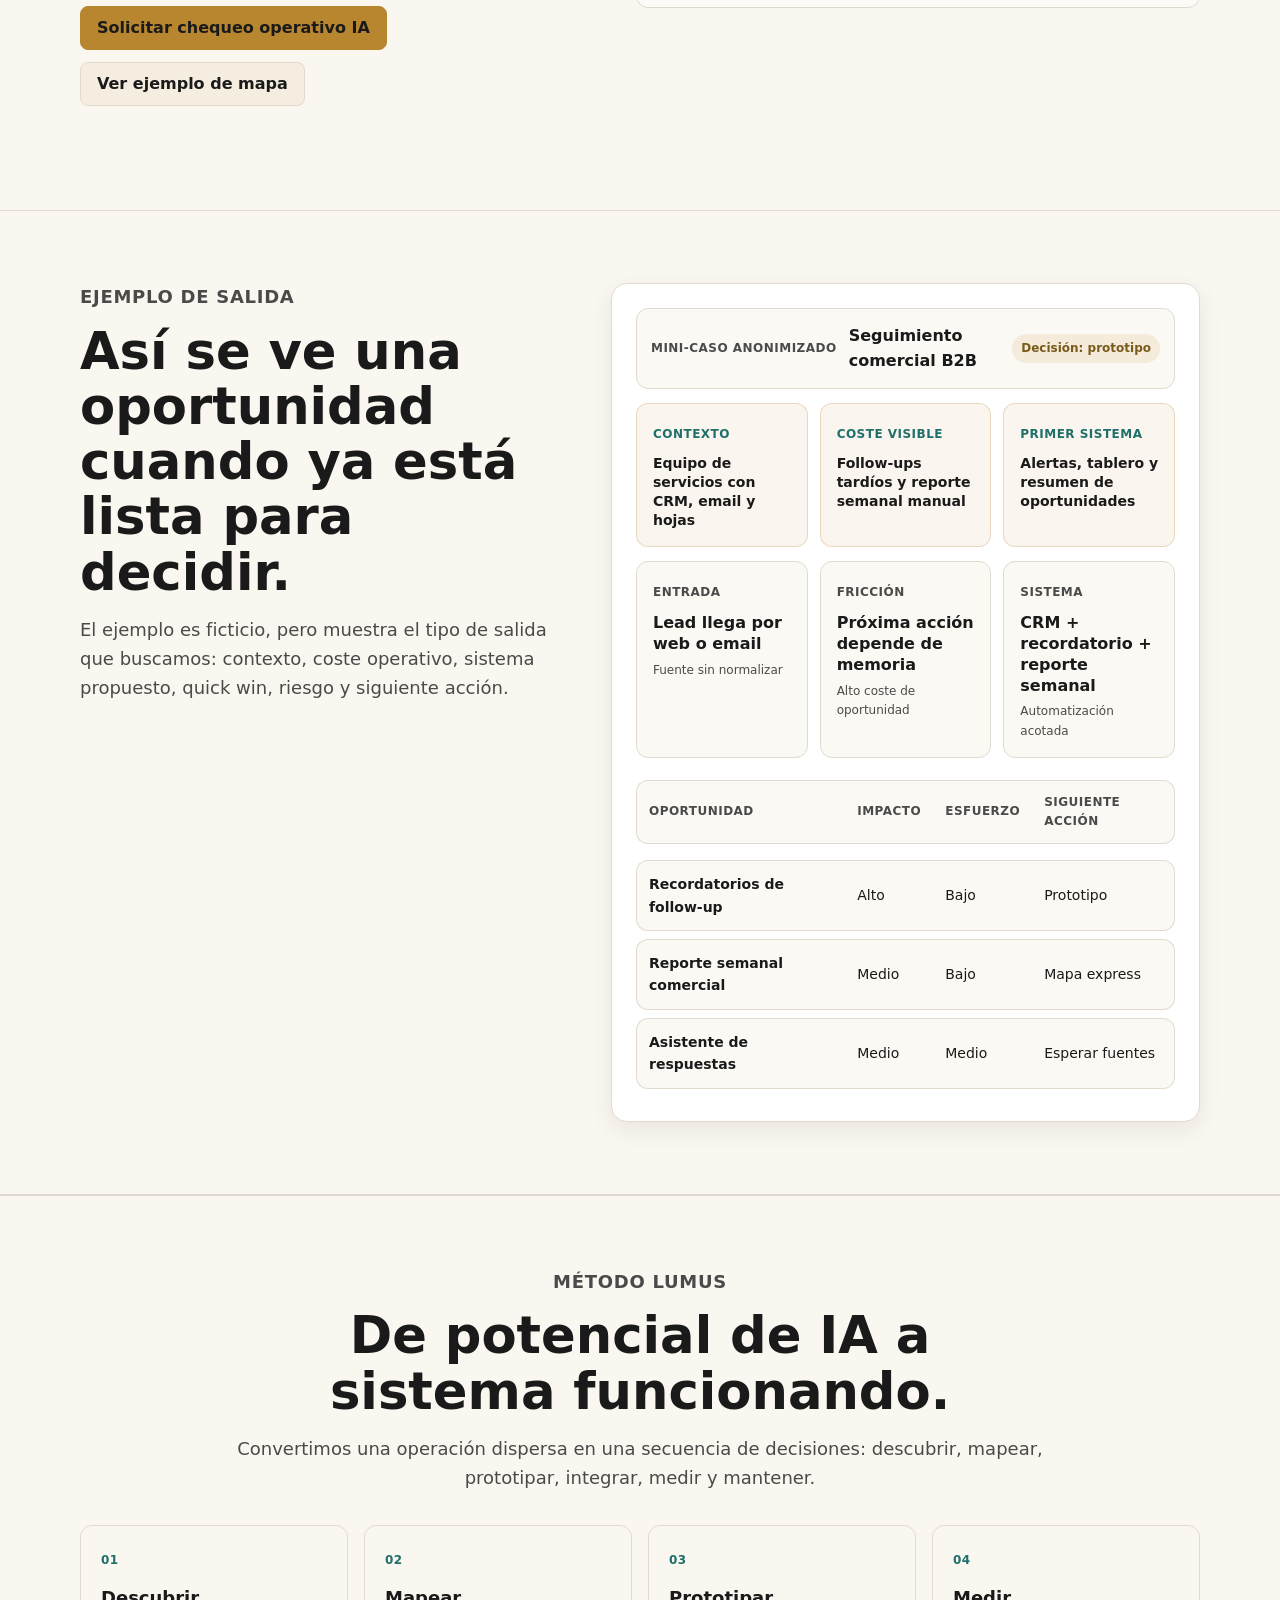
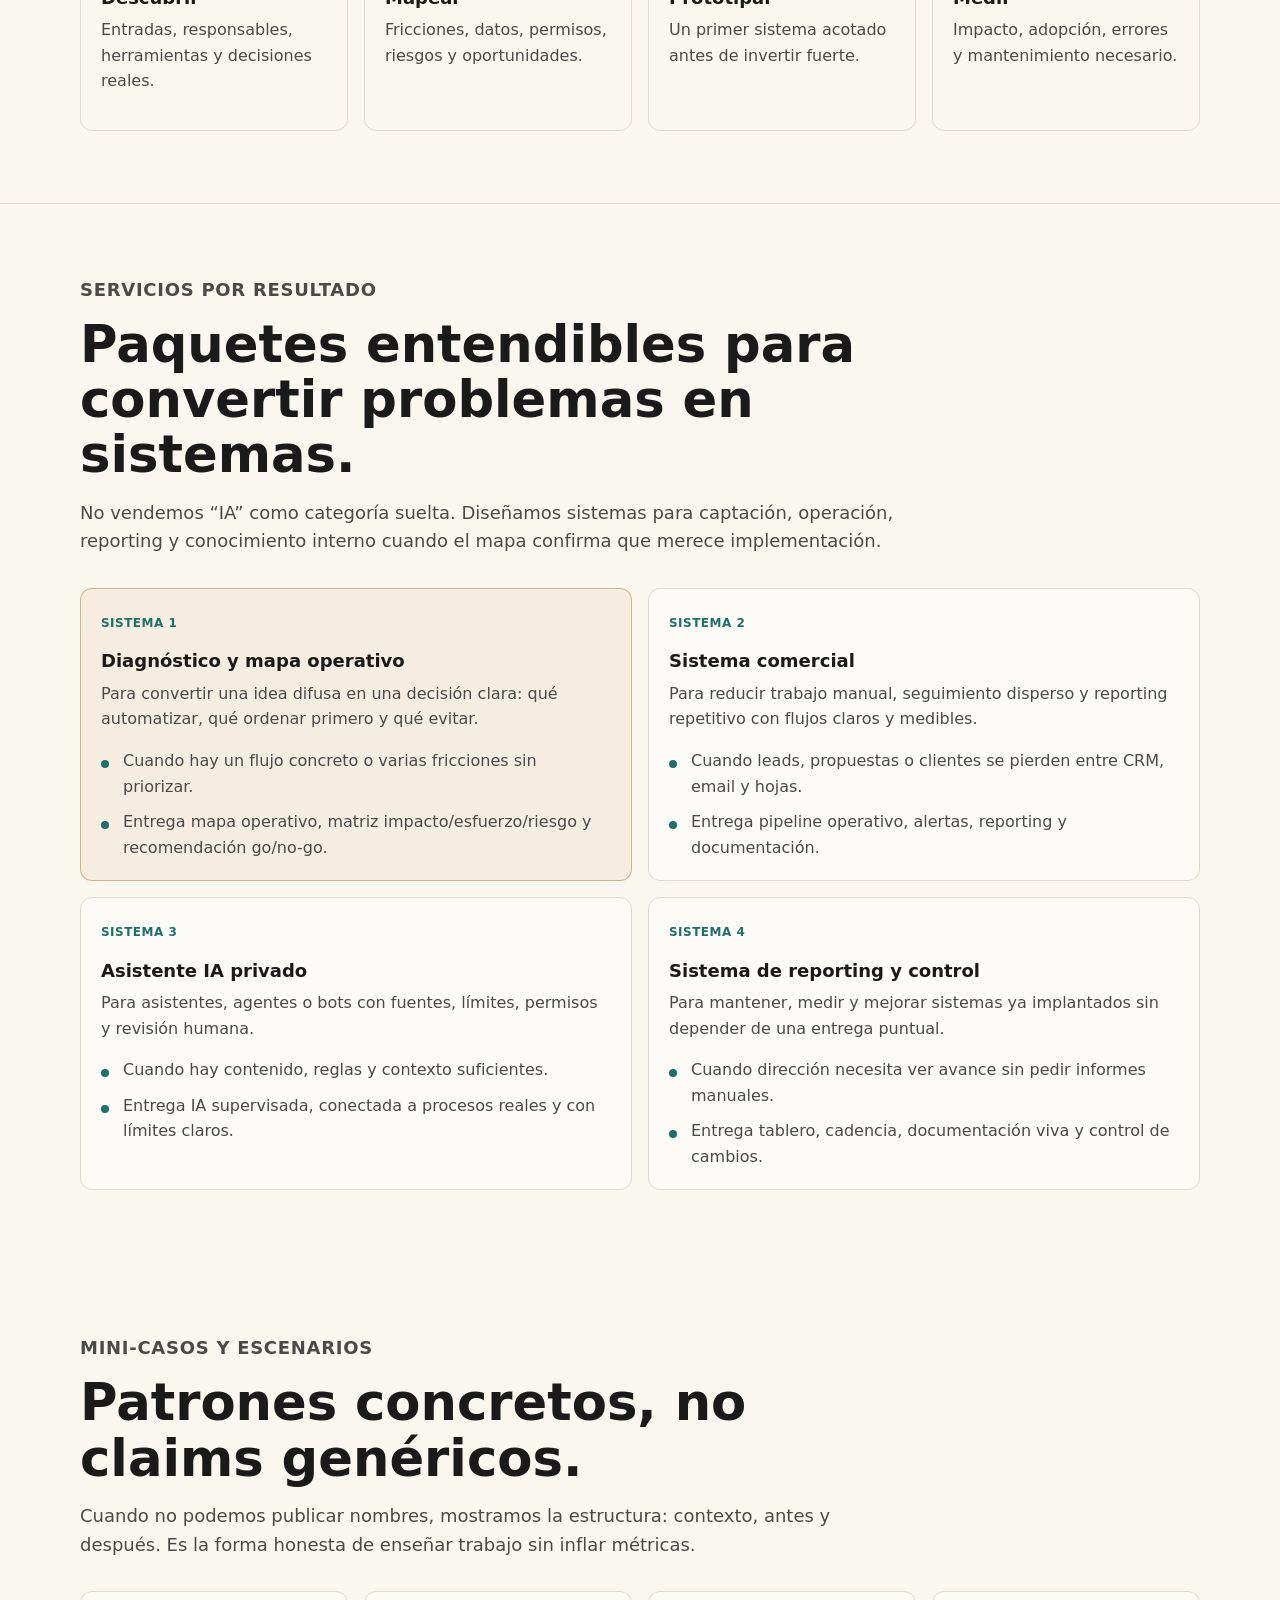
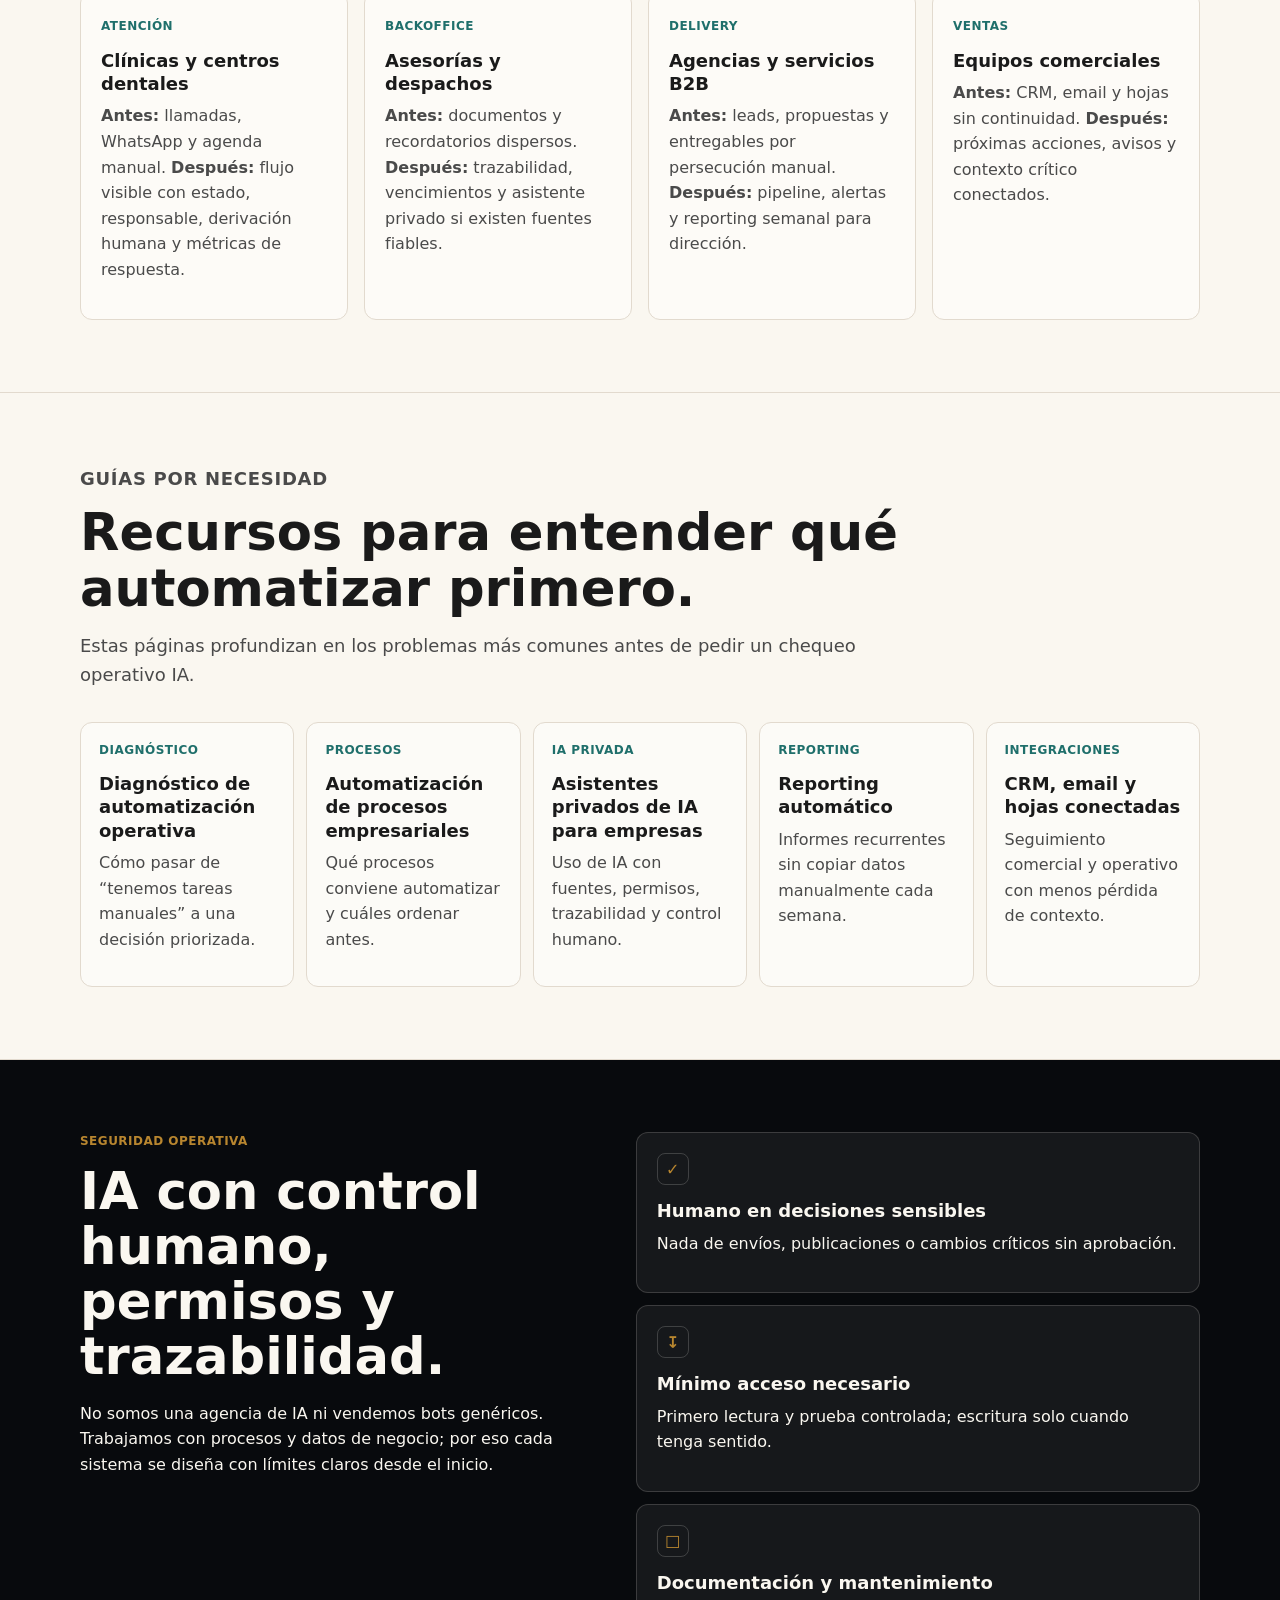
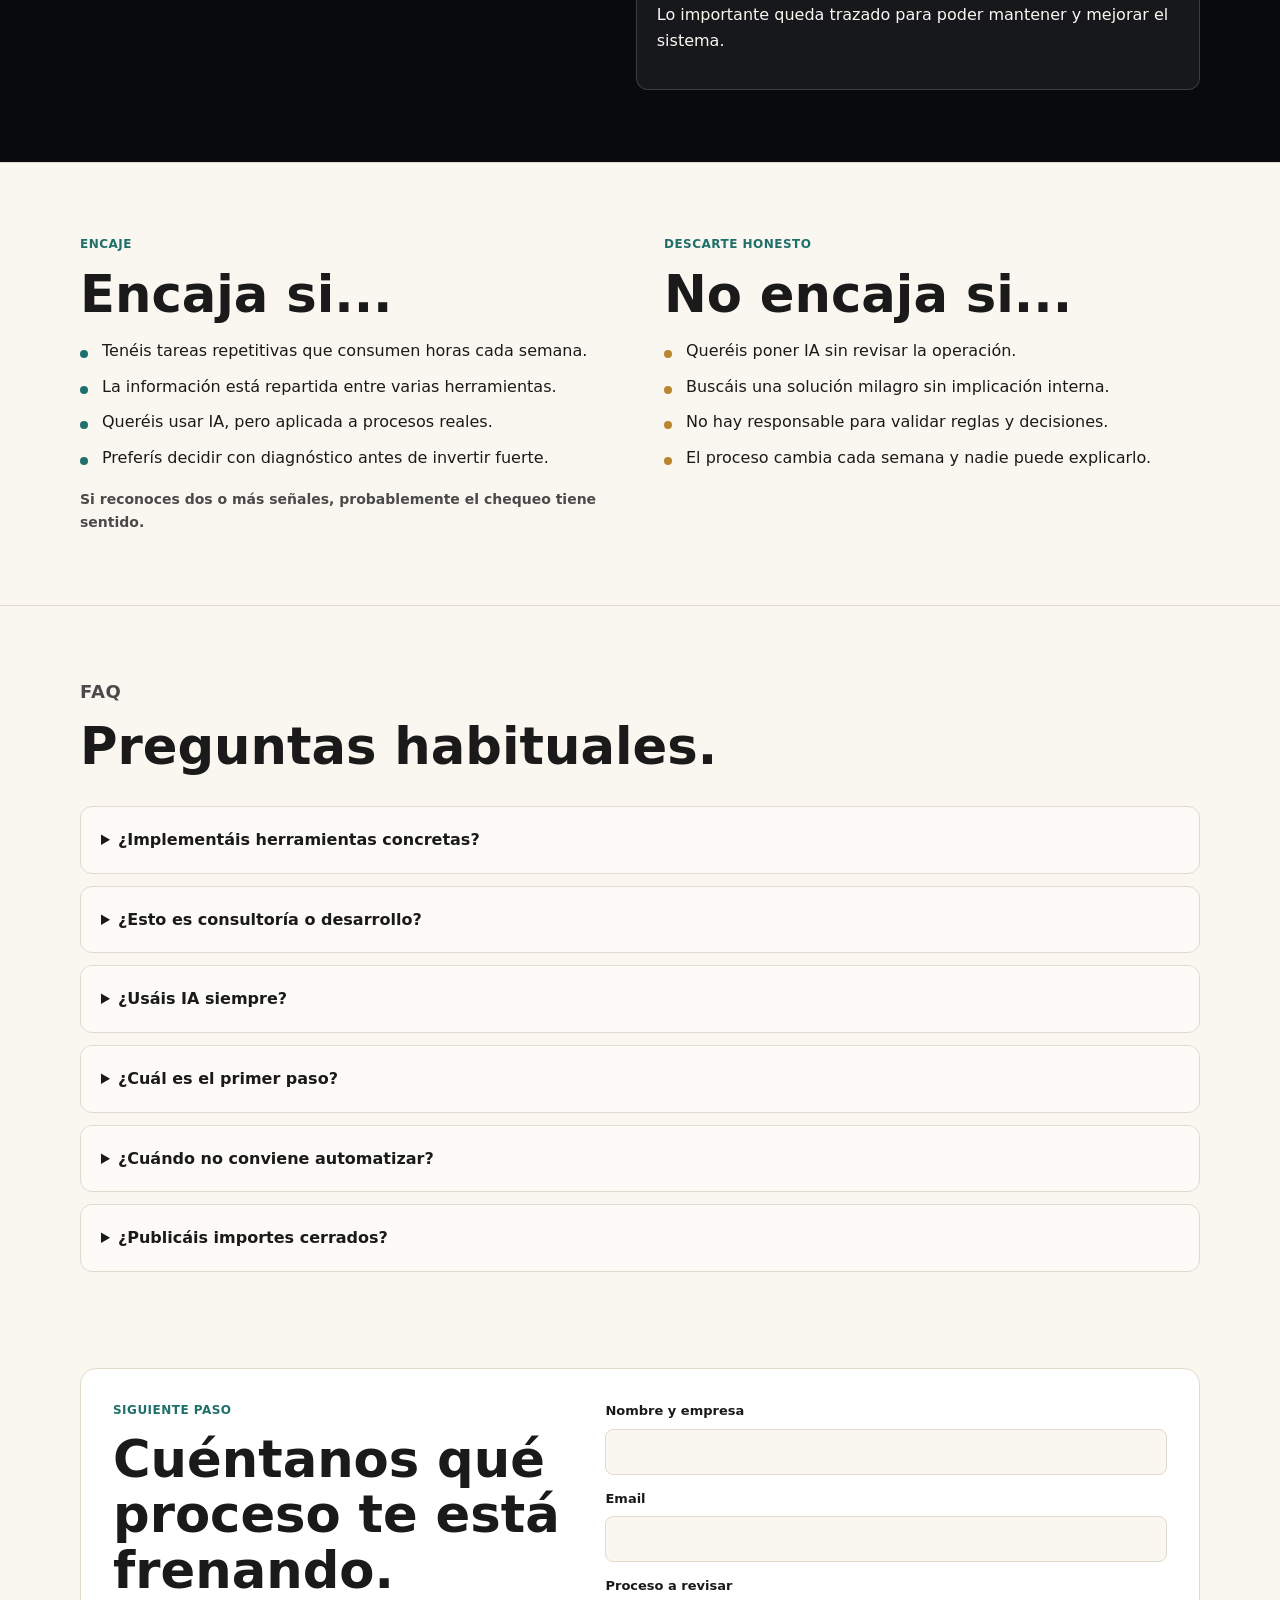
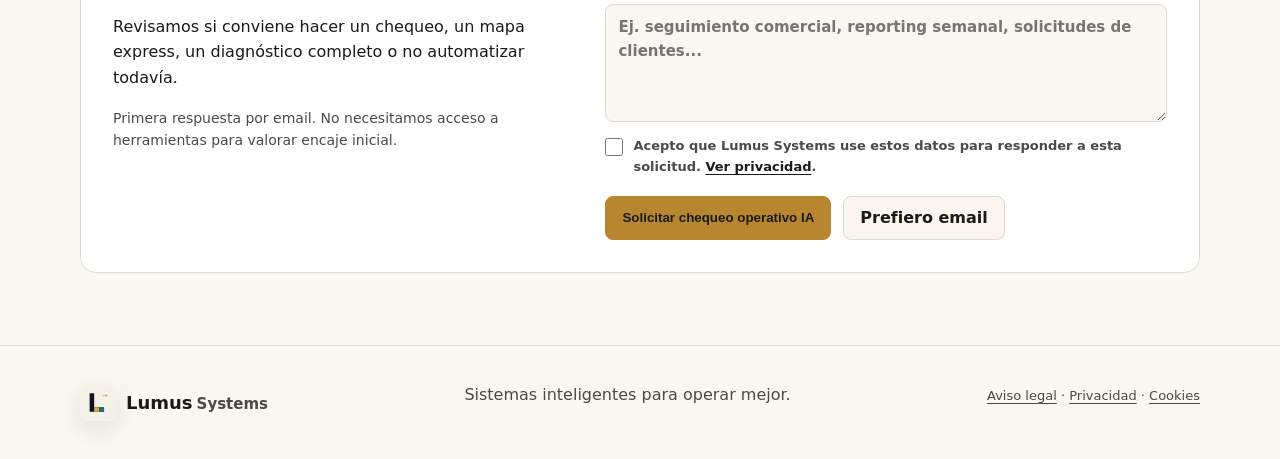
==== commit d1d7511b: "feat(web): sharpen landing positioning" ====
--- a/deploy/index.html
+++ b/deploy/index.html
@@ -3,13 +3,13 @@
 <head>
   <meta charset="utf-8">
   <meta name="viewport" content="width=device-width,initial-scale=1">
-  <title>Consultoría de automatización operativa e IA práctica | Lumus Systems</title>
-  <meta name="description" content="Lumus Systems ayuda a empresas B2B a ordenar procesos, detectar oportunidades reales de automatización y construir sistemas mantenibles con IA cuando aporta valor.">
+  <title>Sistemas inteligentes para operar, vender y decidir mejor | Lumus Systems</title>
+  <meta name="description" content="Lumus Systems diseña automatizaciones, asistentes IA y flujos operativos que conectan herramientas, reducen trabajo manual y convierten procesos dispersos en sistemas medibles.">
   <meta name="keywords" content="automatización de procesos empresariales, consultoría de automatización, IA práctica para empresas, sistemas internos para empresas, automatización de procesos para pymes">
   <meta name="robots" content="index,follow,max-image-preview:large">
   <link rel="canonical" href="https://lumussystems.com/">
-  <meta property="og:title" content="Lumus Systems · Automatización operativa e IA práctica">
-  <meta property="og:description" content="Procesos claros antes que herramientas. Diagnóstico, automatización e IA aplicada con control humano.">
+  <meta property="og:title" content="Lumus Systems · Sistemas inteligentes para operar mejor">
+  <meta property="og:description" content="Automatizaciones, asistentes IA y flujos operativos conectados a tus herramientas, con control humano y medición.">
   <meta property="og:type" content="website">
   <meta property="og:locale" content="es_ES">
   <meta property="og:url" content="https://lumussystems.com/">
@@ -19,7 +19,7 @@
   <meta property="og:image:height" content="630">
   <meta name="twitter:card" content="summary_large_image">
   <meta name="twitter:title" content="Lumus Systems · Sistemas inteligentes para operar mejor">
-  <meta name="twitter:description" content="Consultoría de automatización operativa e IA práctica para empresas B2B.">
+  <meta name="twitter:description" content="Automatizaciones, asistentes IA y flujos operativos conectados a tus herramientas, con control humano y medición.">
   <meta name="twitter:image" content="https://lumussystems.com/assets/lumus-og-image-v1.png">
   <link rel="icon" type="image/svg+xml" href="assets/lumus-symbol-v5-light.svg">
   <link rel="stylesheet" href="style.css">
@@ -32,7 +32,7 @@
         "@id": "https://lumussystems.com/#webpage",
         "url": "https://lumussystems.com/",
         "name": "Sistemas inteligentes para operar mejor",
-        "description": "Lumus Systems ayuda a empresas B2B a ordenar procesos, detectar oportunidades reales de automatización y construir sistemas mantenibles con IA cuando aporta valor.",
+        "description": "Lumus Systems diseña automatizaciones, asistentes IA y flujos operativos que conectan herramientas, reducen trabajo manual y convierten procesos dispersos en sistemas medibles.",
         "isPartOf": { "@id": "https://lumussystems.com/#website" },
         "about": { "@id": "https://lumussystems.com/#service" },
         "inLanguage": "es"
@@ -50,7 +50,7 @@
         "@id": "https://lumussystems.com/#service",
         "name": "Lumus Systems",
         "url": "https://lumussystems.com/",
-        "description": "Consultoría de automatización operativa, sistemas internos e IA práctica para empresas B2B.",
+        "description": "Diseño de automatizaciones, asistentes IA y flujos operativos conectados a herramientas existentes para empresas B2B.",
         "areaServed": "ES",
         "serviceType": [
           "Diagnóstico de automatización operativa",
@@ -152,12 +152,12 @@
         <span class="sr-only">Abrir menú</span>
       </button>
       <div class="nav-links" id="nav-menu">
-        <a href="#problema">Problema</a>
+        <a href="#problema">Problemas</a>
         <a href="#primer-paso">Primer paso</a>
         <a href="#entregables">Entregables</a>
         <a href="#metodo">Método</a>
         <a href="#servicios">Servicios</a>
-        <a href="#casos">Escenarios</a>
+        <a href="#casos">Casos</a>
         <a href="#faq">FAQ</a>
         <a class="btn primary" href="#contacto" data-track="nav-cta">Solicitar chequeo operativo IA</a>
       </div>
@@ -172,14 +172,14 @@
             <img src="assets/lumus-symbol-v5-light.svg" alt="" aria-hidden="true">
             <span>Lumus Systems</span>
           </div>
-          <p class="eyebrow"><span class="desktop-copy">Socio operativo de sistemas inteligentes</span><span class="mobile-copy">Sistemas inteligentes para empresas</span></p>
-          <h1>Sistemas inteligentes para operar mejor.</h1>
-          <p class="lead">Ayudamos a empresas B2B de servicios a ordenar procesos, reducir seguimiento manual y decidir qué automatizar primero con IA práctica solo cuando aporta valor real.</p>
+          <p class="eyebrow"><span class="desktop-copy">Sistemas inteligentes para empresas B2B de servicios</span><span class="mobile-copy">Sistemas inteligentes para empresas</span></p>
+          <h1>Opera mejor, vende mejor y decide antes.</h1>
+          <p class="lead">Diseñamos automatizaciones, asistentes IA y flujos operativos que conectan tus herramientas, reducen trabajo manual y convierten procesos dispersos en sistemas medibles.</p>
           <div class="actions">
             <a class="btn primary" href="#contacto" data-track="hero-primary">Solicitar chequeo operativo IA</a>
-            <a class="btn secondary" href="#primer-paso" data-track="hero-secondary">Ver qué recibes</a>
-          </div>
-          <p class="micro">La IA es el medio. Operar mejor es el objetivo. En la primera revisión vemos si merece la pena automatizar, qué flujo atacar y qué no tocar todavía.</p>
+            <a class="btn secondary" href="#ejemplo-mapa" data-track="hero-secondary">Ver ejemplo de salida</a>
+          </div>
+          <p class="micro">Sin acceso inicial a tus herramientas. Primero identificamos el flujo, el coste operativo, los riesgos y la decisión go/no-go antes de construir.</p>
         </div>
         <aside class="hero-system" aria-label="Simulación de un mapa operativo Lumus">
           <div class="system-top">
@@ -210,7 +210,7 @@
           </div>
           <div class="signal-grid">
             <div><span>Oportunidades</span><b>3-5</b><small>ordenadas por impacto y esfuerzo</small></div>
-            <div><span>Primer ciclo</span><b>2-4 días</b><small>mapa express antes de invertir fuerte</small></div>
+            <div><span>Siguiente ciclo</span><b>2-4 días</b><small>prototipo acotado antes de escalar</small></div>
           </div>
           <div class="system-bottom">
             <div class="radar-card">
@@ -232,17 +232,38 @@
       </div>
     </header>
 
+    <section class="proof-strip" aria-label="Señales de confianza Lumus">
+      <div class="wrap proof-grid">
+        <article>
+          <span>Entrada sin fricción</span>
+          <strong>Diagnóstico antes de pedir accesos</strong>
+          <p>Primero entendemos el proceso, las herramientas y quién valida las decisiones.</p>
+        </article>
+        <article>
+          <span>Entrega tangible</span>
+          <strong>Mapa, quick wins y riesgos</strong>
+          <p>La salida no es una charla: es una decisión priorizada para construir o esperar.</p>
+        </article>
+        <article>
+          <span>IA con control</span>
+          <strong>Humanos, datos y sistemas conectados</strong>
+          <p>La IA entra cuando hay fuentes, límites y revisión humana donde importa.</p>
+        </article>
+      </div>
+    </section>
+
     <section id="problema">
       <div class="wrap split">
         <div class="section-head">
-          <p class="kicker">El problema habitual</p>
-          <h2>Muchas empresas quieren IA, pero todavía operan con procesos invisibles.</h2>
-          <p>Antes de automatizar conviene saber dónde se pierde tiempo, qué información se repite, qué decisiones dependen de memoria humana y qué herramientas no conectan bien el trabajo diario.</p>
+          <p class="kicker">Problemas que convertimos en sistemas</p>
+          <h2>La oportunidad no suele estar en “poner IA”, sino en conectar el trabajo que ya existe.</h2>
+          <p>Las referencias serias del mercado insisten en lo mismo: datos preparados, workflows claros, integración con herramientas existentes, gobierno y medición. Lumus lo baja a operaciones B2B concretas.</p>
         </div>
         <div class="signal-list">
-          <article class="card"><h3>Reportes manuales</h3><p>Informes semanales preparados copiando datos entre hojas, CRM y correo.</p></article>
-          <article class="card"><h3>Seguimiento disperso</h3><p>Clientes, propuestas o incidencias avanzan porque alguien recuerda empujarlas.</p></article>
-          <article class="card"><h3>Información fragmentada</h3><p>Email, WhatsApp, documentos y herramientas internas sin fuente de verdad clara.</p></article>
+          <article class="card"><h3>Captación y ventas</h3><p>Leads, propuestas y follow-ups que viven entre CRM, email, hojas y memoria humana.</p></article>
+          <article class="card"><h3>Operaciones internas</h3><p>Tareas repetitivas, aprobaciones y estados que avanzan porque alguien los persigue.</p></article>
+          <article class="card"><h3>Reporting y dirección</h3><p>Informes recurrentes preparados copiando datos, sin una fuente de verdad clara.</p></article>
+          <article class="card"><h3>Conocimiento y atención</h3><p>Respuestas, documentos y criterios dispersos que podrían convertirse en asistentes privados con límites.</p></article>
         </div>
       </div>
     </section>
@@ -281,7 +302,7 @@
       <div class="wrap deliverable-grid">
         <div class="section-head">
           <p class="kicker">Qué recibes</p>
-          <h2>Artefactos para decidir, no una charla abstracta.</h2>
+          <h2>Un activo comercial y operativo, no una consultoría difusa.</h2>
           <p>El mapa o diagnóstico deja una base práctica para decidir si conviene implementar, qué construir primero, qué riesgos vigilar y qué no automatizar todavía.</p>
           <div class="inline-actions">
             <a class="btn primary" href="#contacto" data-track="deliverables-cta">Solicitar chequeo operativo IA</a>
@@ -291,7 +312,7 @@
         <div class="deliverables">
           <article class="card"><h3>Mapa de proceso</h3><p>Flujos, herramientas, responsables, datos, fricciones y puntos de pérdida.</p></article>
           <article class="card"><h3>Matriz de oportunidades</h3><p>Priorización por impacto, dificultad, riesgo, calidad de datos y adopción interna.</p></article>
-          <article class="card"><h3>Roadmap 30-60-90</h3><p>Quick wins, primer ciclo y siguientes mejoras sin sobredimensionar la solución.</p></article>
+          <article class="card"><h3>Roadmap 30 días</h3><p>Quick wins, primer ciclo y siguientes mejoras sin sobredimensionar la solución.</p></article>
         </div>
       </div>
     </section>
@@ -299,15 +320,20 @@
     <section id="ejemplo-mapa" class="band">
       <div class="wrap example-grid">
         <div class="section-head">
-          <p class="kicker">Ejemplo simulado</p>
-          <h2>Así se ve una decisión operativa cuando deja de estar dispersa.</h2>
-          <p>El ejemplo es ficticio, pero muestra el tipo de salida que buscamos: situación actual, fricciones, oportunidades, riesgo y siguiente acción.</p>
+          <p class="kicker">Ejemplo de salida</p>
+          <h2>Así se ve una oportunidad cuando ya está lista para decidir.</h2>
+          <p>El ejemplo es ficticio, pero muestra el tipo de salida que buscamos: contexto, coste operativo, sistema propuesto, quick win, riesgo y siguiente acción.</p>
         </div>
         <div class="map-preview" aria-label="Ejemplo simulado de mapa de automatización">
           <div class="preview-row preview-head">
-            <span>Flujo</span>
+            <span>Mini-caso anonimizado</span>
             <strong>Seguimiento comercial B2B</strong>
-            <em>Riesgo medio</em>
+            <em>Decisión: prototipo</em>
+          </div>
+          <div class="case-summary">
+            <article><span>Contexto</span><b>Equipo de servicios con CRM, email y hojas</b></article>
+            <article><span>Coste visible</span><b>Follow-ups tardíos y reporte semanal manual</b></article>
+            <article><span>Primer sistema</span><b>Alertas, tablero y resumen de oportunidades</b></article>
           </div>
           <div class="preview-lanes">
             <article><span>Entrada</span><b>Lead llega por web o email</b><small>Fuente sin normalizar</small></article>
@@ -353,14 +379,14 @@
       <div class="wrap">
         <div class="section-head centered">
           <p class="kicker">Método Lumus</p>
-          <h2>Procesos claros antes que herramientas.</h2>
-          <p>Convertimos una operación dispersa en una secuencia de decisiones: entender, priorizar, construir y mantener.</p>
+          <h2>De potencial de IA a sistema funcionando.</h2>
+          <p>Convertimos una operación dispersa en una secuencia de decisiones: descubrir, mapear, prototipar, integrar, medir y mantener.</p>
         </div>
         <div class="method-map">
-          <article><span>01</span><h3>Proceso actual</h3><p>Entradas, responsables, herramientas y pasos reales.</p></article>
-          <article><span>02</span><h3>Fricciones</h3><p>Dónde se pierde tiempo, seguimiento o visibilidad.</p></article>
-          <article><span>03</span><h3>Oportunidades</h3><p>Qué automatizar, ordenar o dejar igual por ahora.</p></article>
-          <article><span>04</span><h3>Primer ciclo</h3><p>Una mejora acotada, medible cuando haya datos y segura.</p></article>
+          <article><span>01</span><h3>Descubrir</h3><p>Entradas, responsables, herramientas y decisiones reales.</p></article>
+          <article><span>02</span><h3>Mapear</h3><p>Fricciones, datos, permisos, riesgos y oportunidades.</p></article>
+          <article><span>03</span><h3>Prototipar</h3><p>Un primer sistema acotado antes de invertir fuerte.</p></article>
+          <article><span>04</span><h3>Medir</h3><p>Impacto, adopción, errores y mantenimiento necesario.</p></article>
         </div>
       </div>
     </section>
@@ -368,14 +394,14 @@
     <section id="servicios">
       <div class="wrap">
         <div class="section-head">
-          <p class="kicker">Servicios</p>
-          <h2>Después del mapa, cuatro rutas para operar mejor.</h2>
-          <p>Los servicios no son el punto de partida automático. Son la escalera posterior cuando el mapa confirma qué problema merece implementación.</p>
+          <p class="kicker">Servicios por resultado</p>
+          <h2>Paquetes entendibles para convertir problemas en sistemas.</h2>
+          <p>No vendemos “IA” como categoría suelta. Diseñamos sistemas para captación, operación, reporting y conocimiento interno cuando el mapa confirma que merece implementación.</p>
         </div>
         <div class="services">
           <article class="service-card featured">
-            <span class="route">Ruta 1</span>
-            <h3>Diagnóstico y mapa</h3>
+            <span class="route">Sistema 1</span>
+            <h3>Diagnóstico y mapa operativo</h3>
             <p>Para convertir una idea difusa en una decisión clara: qué automatizar, qué ordenar primero y qué evitar.</p>
             <ul>
               <li>Cuando hay un flujo concreto o varias fricciones sin priorizar.</li>
@@ -383,17 +409,17 @@
             </ul>
           </article>
           <article class="service-card">
-            <span class="route">Ruta 2</span>
-            <h3>Automatización operativa</h3>
+            <span class="route">Sistema 2</span>
+            <h3>Sistema comercial</h3>
             <p>Para reducir trabajo manual, seguimiento disperso y reporting repetitivo con flujos claros y medibles.</p>
             <ul>
-              <li>Cuando ya sabemos qué proceso consume horas o genera errores.</li>
-              <li>Entrega workflow probado, documentación y traspaso operativo.</li>
+              <li>Cuando leads, propuestas o clientes se pierden entre CRM, email y hojas.</li>
+              <li>Entrega pipeline operativo, alertas, reporting y documentación.</li>
             </ul>
           </article>
           <article class="service-card">
-            <span class="route">Ruta 3</span>
-            <h3>IA aplicada al negocio</h3>
+            <span class="route">Sistema 3</span>
+            <h3>Asistente IA privado</h3>
             <p>Para asistentes, agentes o bots con fuentes, límites, permisos y revisión humana.</p>
             <ul>
               <li>Cuando hay contenido, reglas y contexto suficientes.</li>
@@ -401,12 +427,12 @@
             </ul>
           </article>
           <article class="service-card">
-            <span class="route">Ruta 4</span>
-            <h3>Continuidad operativa</h3>
+            <span class="route">Sistema 4</span>
+            <h3>Sistema de reporting y control</h3>
             <p>Para mantener, medir y mejorar sistemas ya implantados sin depender de una entrega puntual.</p>
             <ul>
-              <li>Cuando ya hay automatizaciones o sistemas en uso.</li>
-              <li>Entrega seguimiento, mejoras, documentación viva y control de cambios.</li>
+              <li>Cuando dirección necesita ver avance sin pedir informes manuales.</li>
+              <li>Entrega tablero, cadencia, documentación viva y control de cambios.</li>
             </ul>
           </article>
         </div>
@@ -416,15 +442,15 @@
     <section id="casos">
       <div class="wrap">
         <div class="section-head">
-          <p class="kicker">Escenarios habituales</p>
-          <h2>Dónde suele aparecer valor.</h2>
-          <p>Estos escenarios no son casos cerrados: son patrones frecuentes donde un chequeo operativo suele descubrir oportunidades reales.</p>
+          <p class="kicker">Mini-casos y escenarios</p>
+          <h2>Patrones concretos, no claims genéricos.</h2>
+          <p>Cuando no podemos publicar nombres, mostramos la estructura: contexto, antes y después. Es la forma honesta de enseñar trabajo sin inflar métricas.</p>
         </div>
         <div class="scenario-grid">
-          <article class="card"><h3>Clínicas y centros dentales</h3><p><strong>Antes:</strong> llamadas, WhatsApp y agenda manual. <strong>Después:</strong> flujo visible con estado, responsable, derivación humana y métricas de respuesta.</p></article>
-          <article class="card"><h3>Asesorías y despachos</h3><p><strong>Antes:</strong> documentos y recordatorios dispersos. <strong>Después:</strong> sistema con trazabilidad y asistente privado si existen fuentes fiables.</p></article>
-          <article class="card"><h3>Agencias y servicios B2B</h3><p><strong>Antes:</strong> leads, propuestas y entregables por persecución manual. <strong>Después:</strong> pipeline, alertas y reporting semanal para dirección.</p></article>
-          <article class="card"><h3>Equipos comerciales</h3><p><strong>Antes:</strong> CRM, email y hojas sin continuidad. <strong>Después:</strong> próximas acciones, avisos y contexto crítico conectados.</p></article>
+          <article class="card case-card"><span>Atención</span><h3>Clínicas y centros dentales</h3><p><strong>Antes:</strong> llamadas, WhatsApp y agenda manual. <strong>Después:</strong> flujo visible con estado, responsable, derivación humana y métricas de respuesta.</p></article>
+          <article class="card case-card"><span>Backoffice</span><h3>Asesorías y despachos</h3><p><strong>Antes:</strong> documentos y recordatorios dispersos. <strong>Después:</strong> trazabilidad, vencimientos y asistente privado si existen fuentes fiables.</p></article>
+          <article class="card case-card"><span>Delivery</span><h3>Agencias y servicios B2B</h3><p><strong>Antes:</strong> leads, propuestas y entregables por persecución manual. <strong>Después:</strong> pipeline, alertas y reporting semanal para dirección.</p></article>
+          <article class="card case-card"><span>Ventas</span><h3>Equipos comerciales</h3><p><strong>Antes:</strong> CRM, email y hojas sin continuidad. <strong>Después:</strong> próximas acciones, avisos y contexto crítico conectados.</p></article>
         </div>
       </div>
     </section>
--- a/deploy/style.css
+++ b/deploy/style.css
@@ -522,6 +522,44 @@
 }
 
 section { padding: 72px 0; }
+.proof-strip {
+  padding: 0 0 48px;
+}
+.proof-grid {
+  display: grid;
+  grid-template-columns: repeat(3, 1fr);
+  gap: 12px;
+}
+.proof-grid article {
+  min-height: 152px;
+  padding: 20px;
+  border: 1px solid var(--rule);
+  border-radius: 12px;
+  background: rgba(255, 255, 255, .54);
+}
+.proof-grid span,
+.case-summary span,
+.case-card span {
+  display: inline-flex;
+  margin-bottom: 10px;
+  color: var(--teal);
+  font-size: 12px;
+  font-weight: 800;
+  letter-spacing: .04em;
+  text-transform: uppercase;
+}
+.proof-grid strong {
+  display: block;
+  color: var(--ink);
+  font-size: 18px;
+  line-height: 1.3;
+}
+.proof-grid p {
+  margin: 10px 0 0;
+  color: var(--ink-soft);
+  font-size: 14px;
+  line-height: 1.5;
+}
 .band { background: var(--paper); border-block: 1px solid var(--rule); }
 .dark-band {
   background: var(--dark);
@@ -689,6 +727,24 @@
   font-style: normal;
   font-weight: 800;
 }
+.case-summary {
+  display: grid;
+  grid-template-columns: repeat(3, 1fr);
+  gap: 12px;
+}
+.case-summary article {
+  min-height: 116px;
+  padding: 16px;
+  border: 1px solid rgba(184, 134, 47, .26);
+  border-radius: 12px;
+  background: rgba(184, 134, 47, .08);
+}
+.case-summary b {
+  display: block;
+  color: var(--ink);
+  font-size: 14px;
+  line-height: 1.35;
+}
 .preview-lanes {
   display: grid;
   grid-template-columns: repeat(3, 1fr);
@@ -750,6 +806,12 @@
   grid-template-columns: repeat(4, 1fr);
   gap: 16px;
 }
+.case-card {
+  min-height: 236px;
+}
+.case-card span {
+  margin-bottom: 12px;
+}
 .resource-grid {
   display: grid;
   grid-template-columns: repeat(5, 1fr);
@@ -1009,7 +1071,7 @@
   .hero-grid, .split, .deliverable-grid, .example-grid, .trust-grid, .seo-layout, .legal-layout {
     grid-template-columns: 1fr;
   }
-  .scenario-grid, .method-map, .resource-grid, .entry-grid { grid-template-columns: repeat(2, 1fr); }
+  .scenario-grid, .method-map, .resource-grid, .entry-grid, .proof-grid { grid-template-columns: repeat(2, 1fr); }
   .seo-aside, .legal-aside { position: static; }
 }
 
@@ -1100,7 +1162,7 @@
   .radar-card {
     min-height: 136px;
   }
-  .method-map, .entry-grid, .services, .scenario-grid, .resource-grid, .fit, .cta {
+  .method-map, .entry-grid, .services, .scenario-grid, .resource-grid, .fit, .cta, .proof-grid, .case-summary {
     grid-template-columns: 1fr;
   }
   .preview-head,
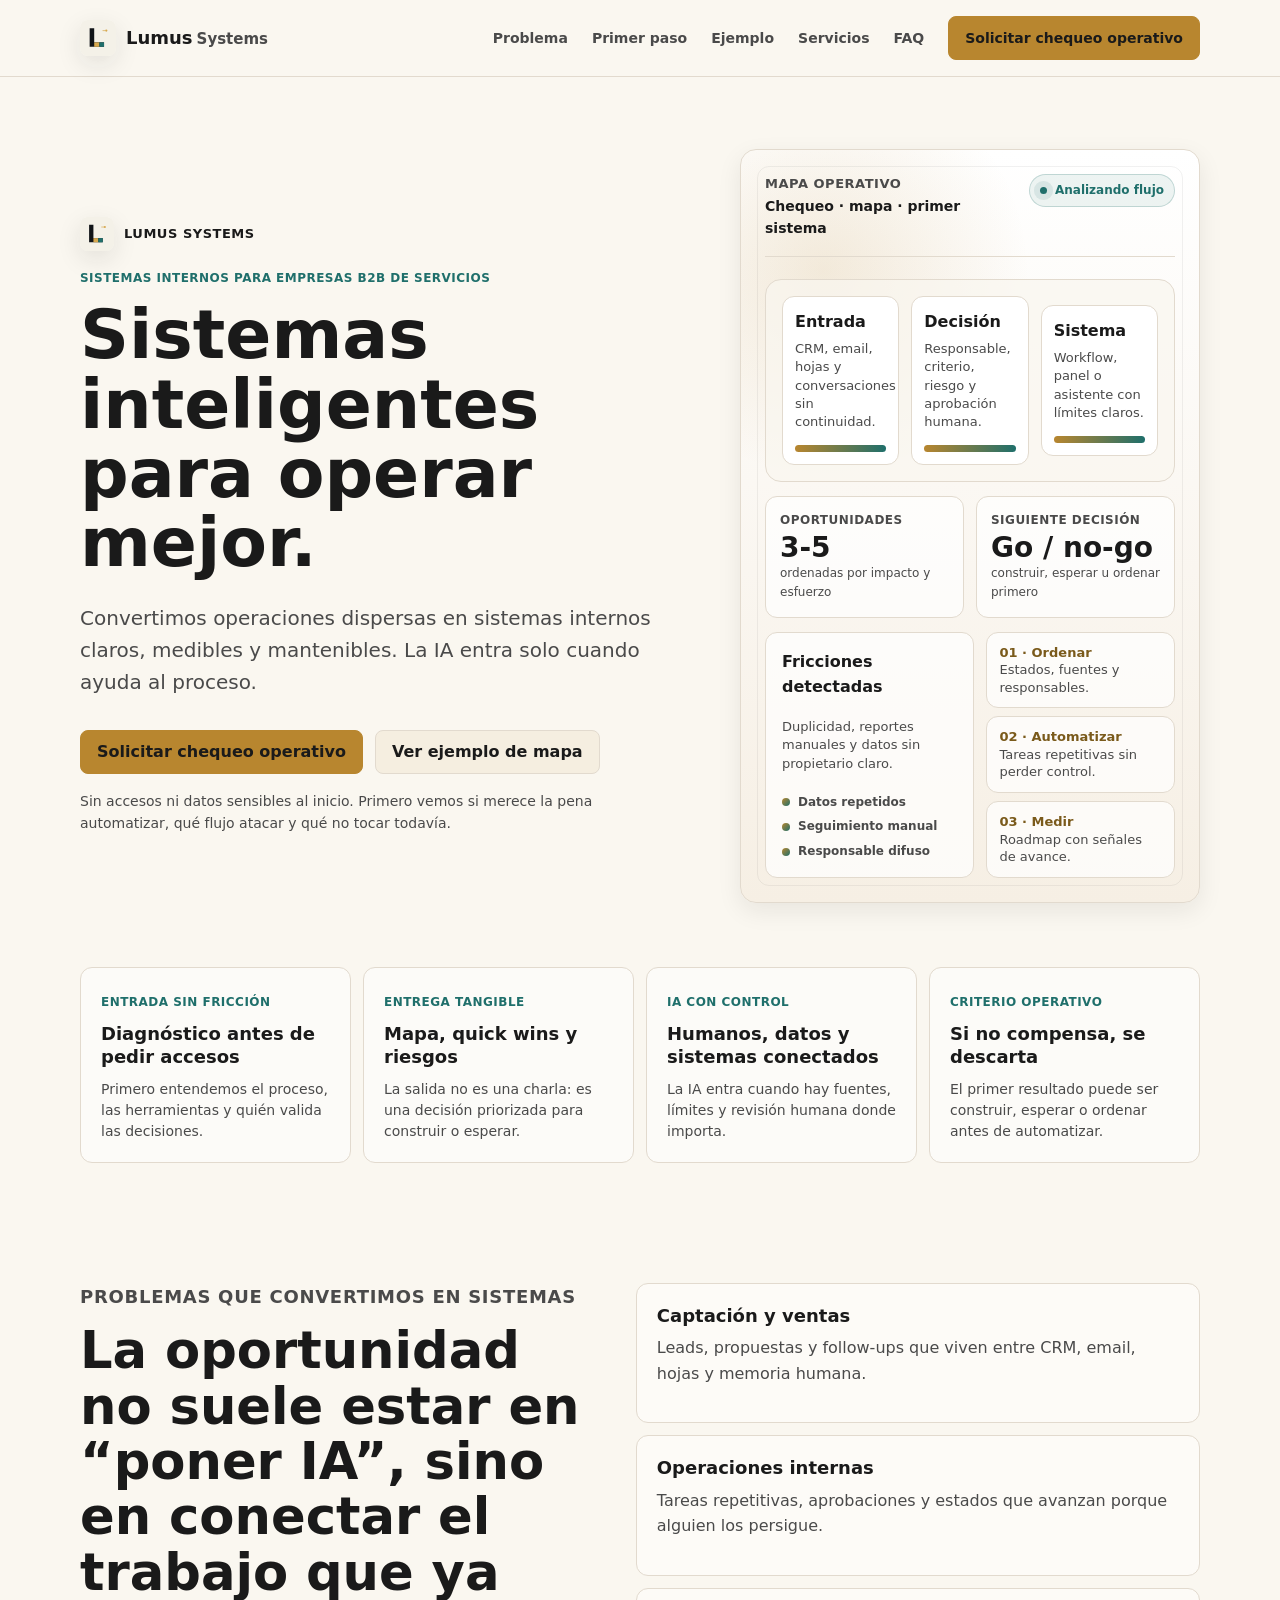
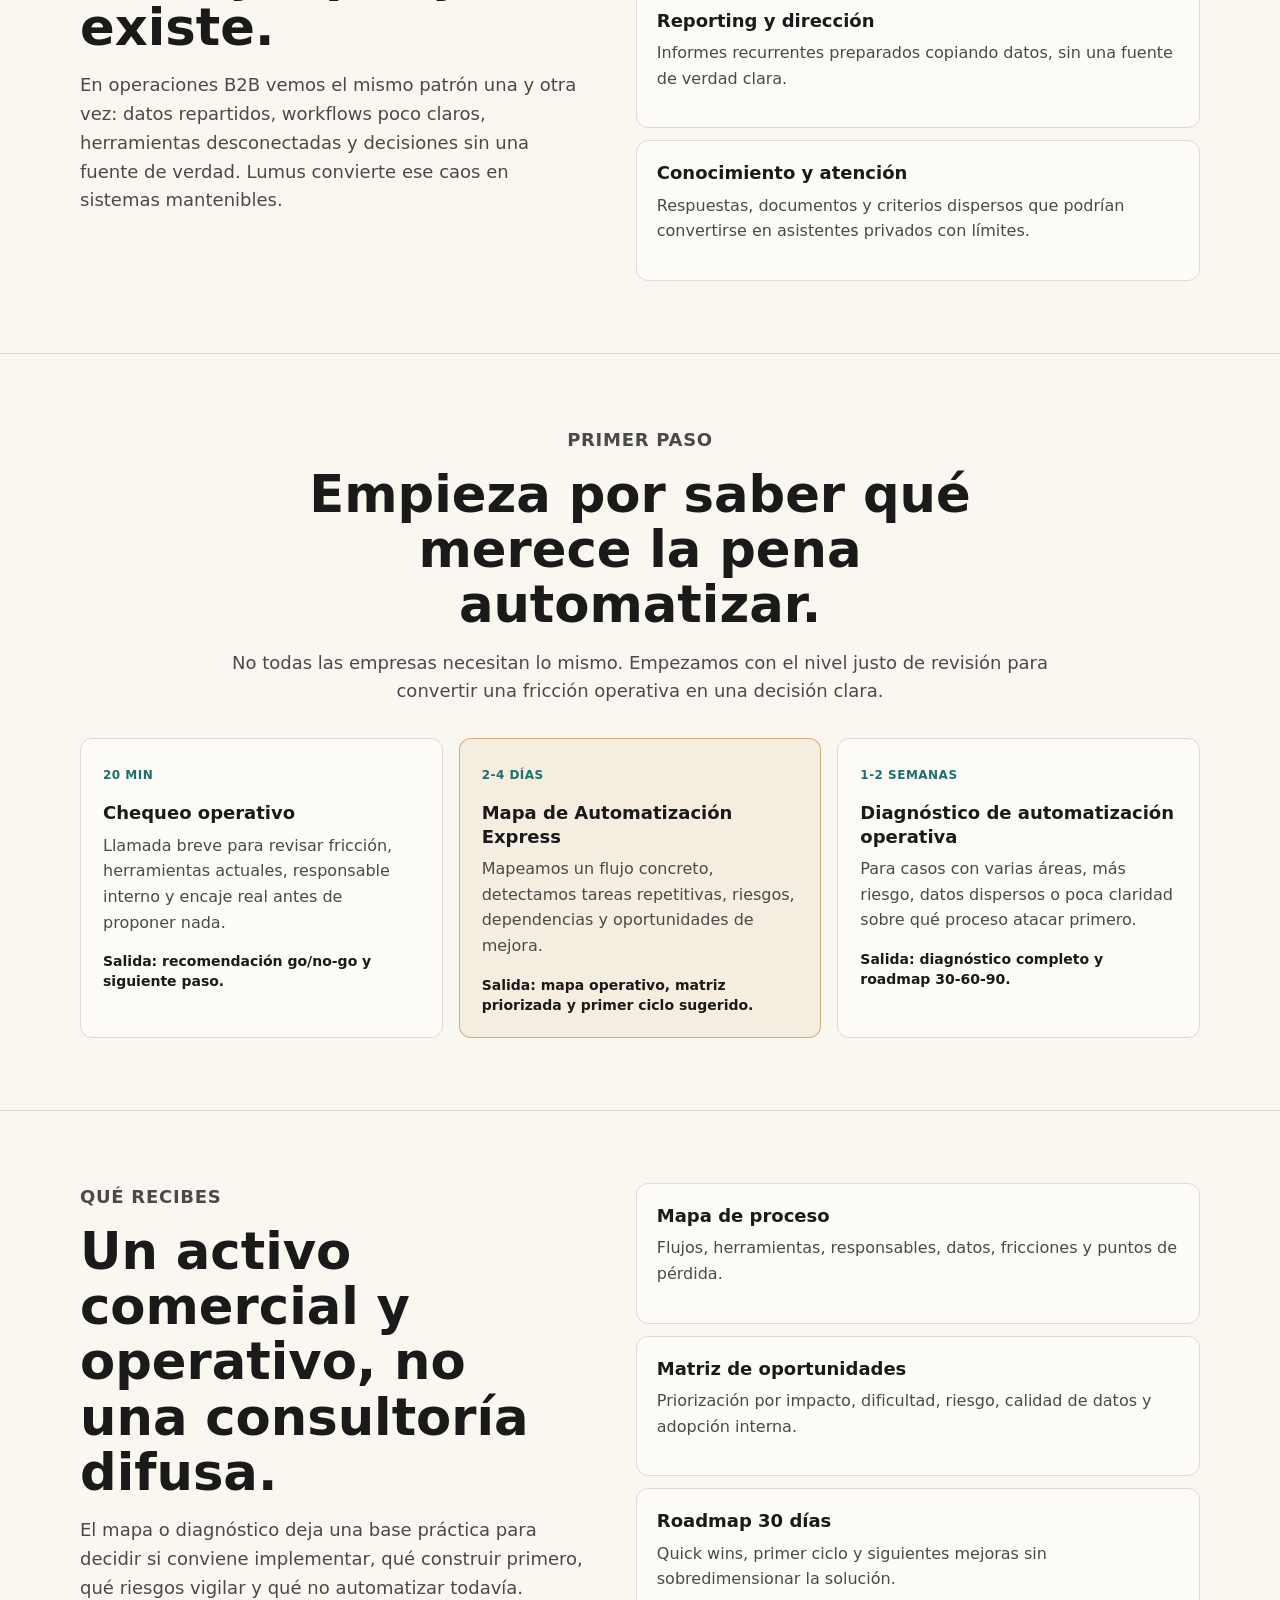
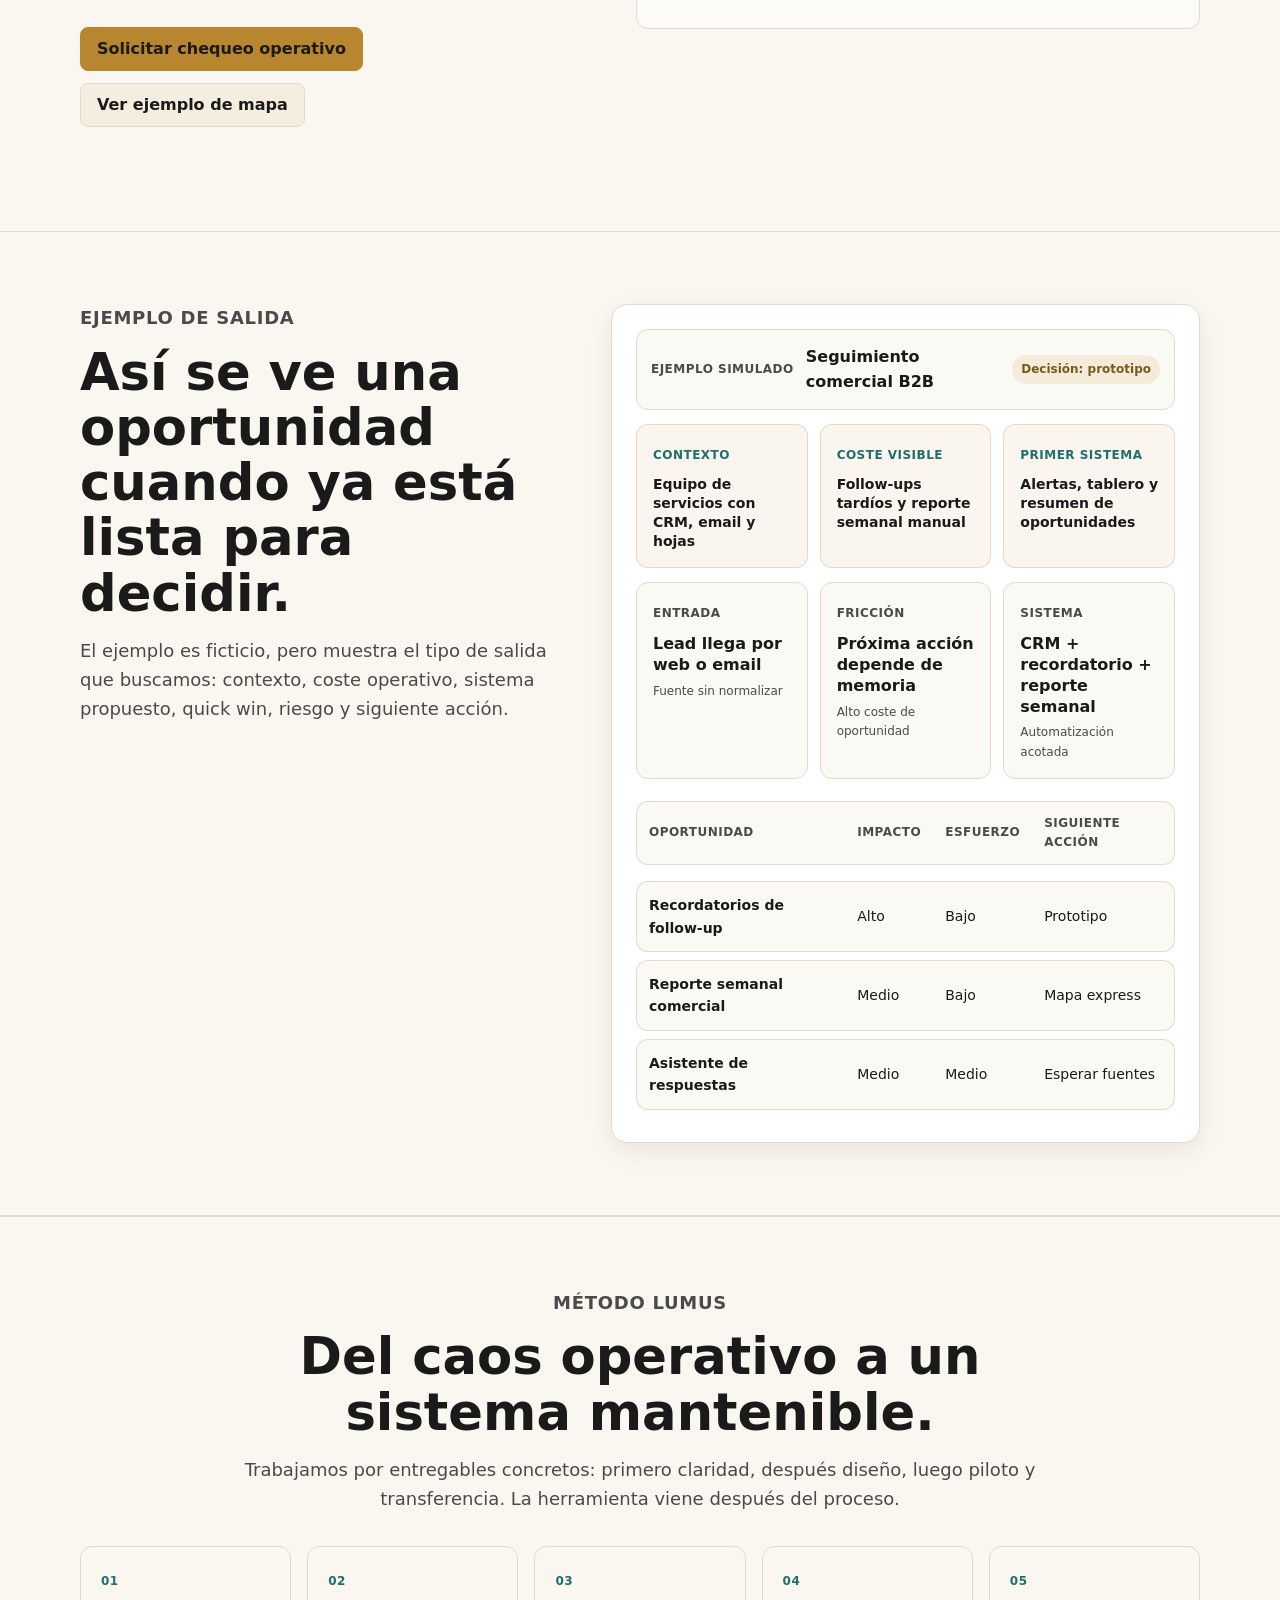
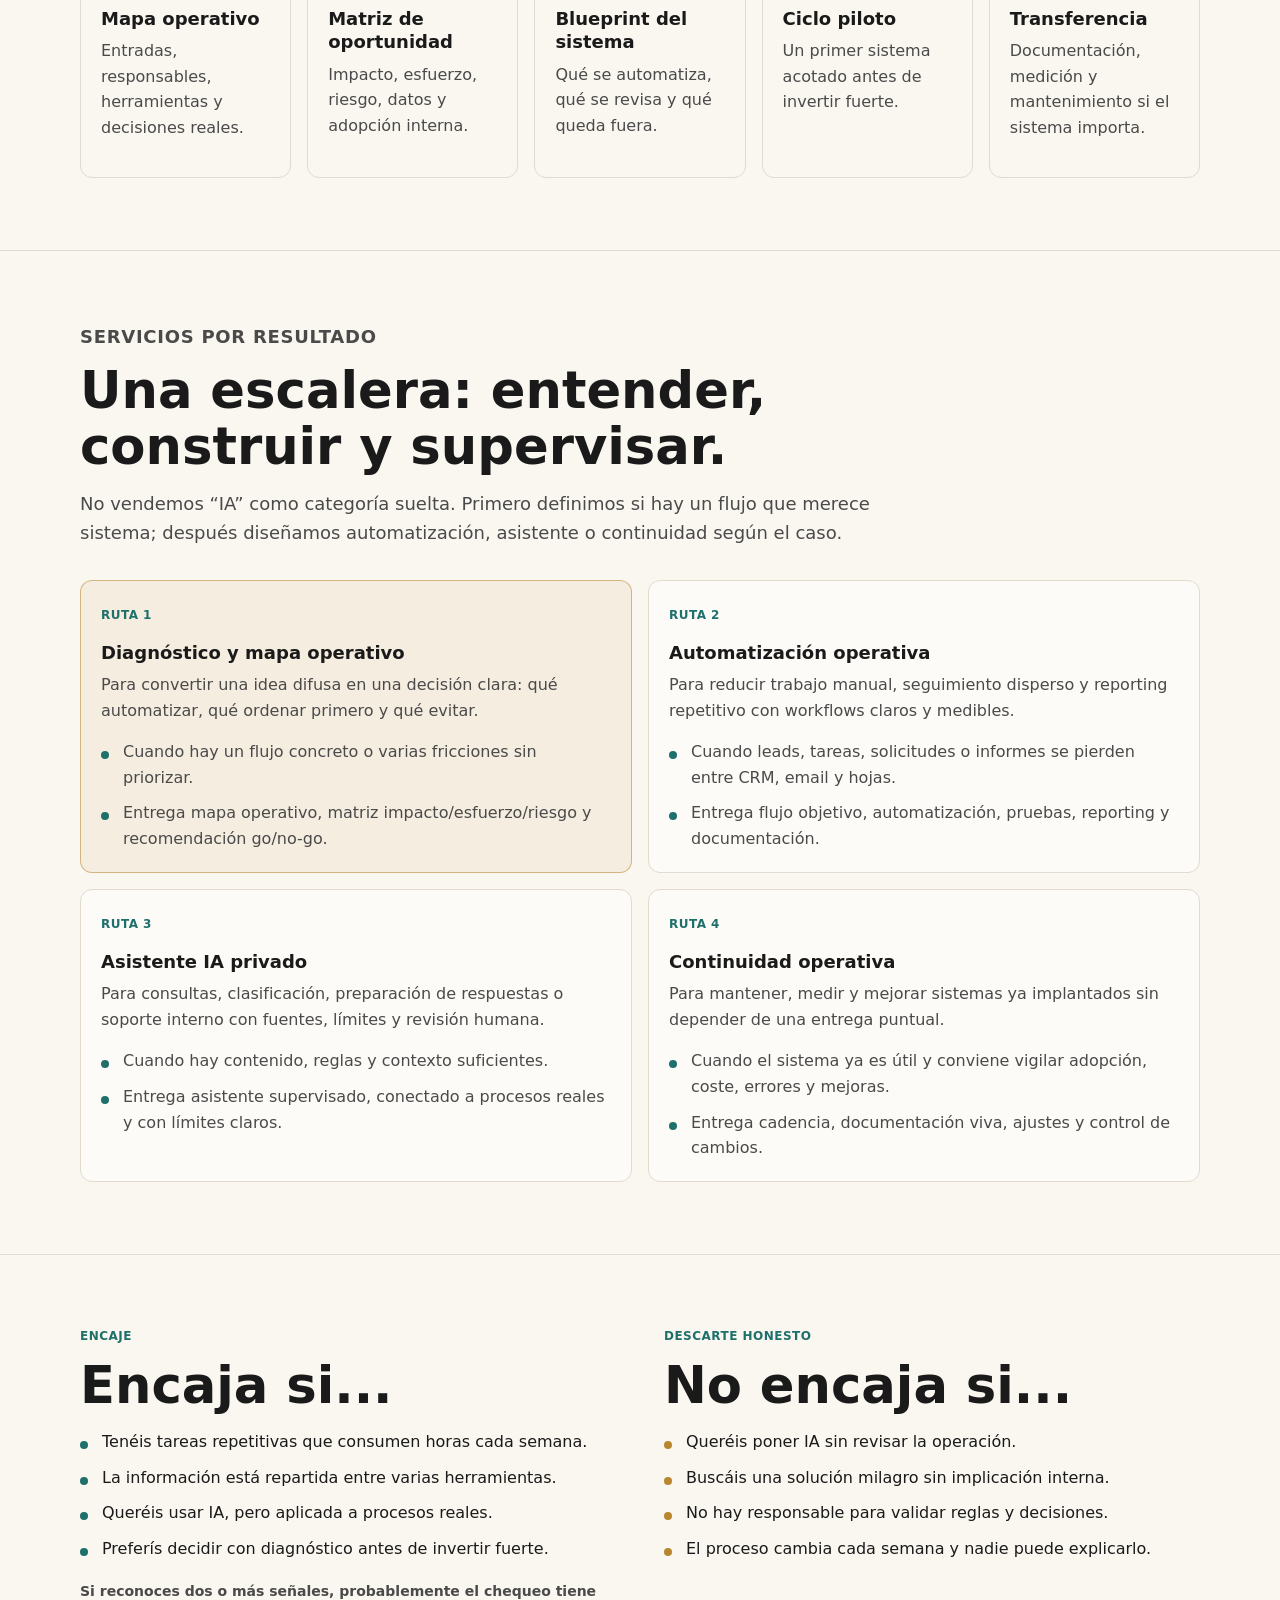
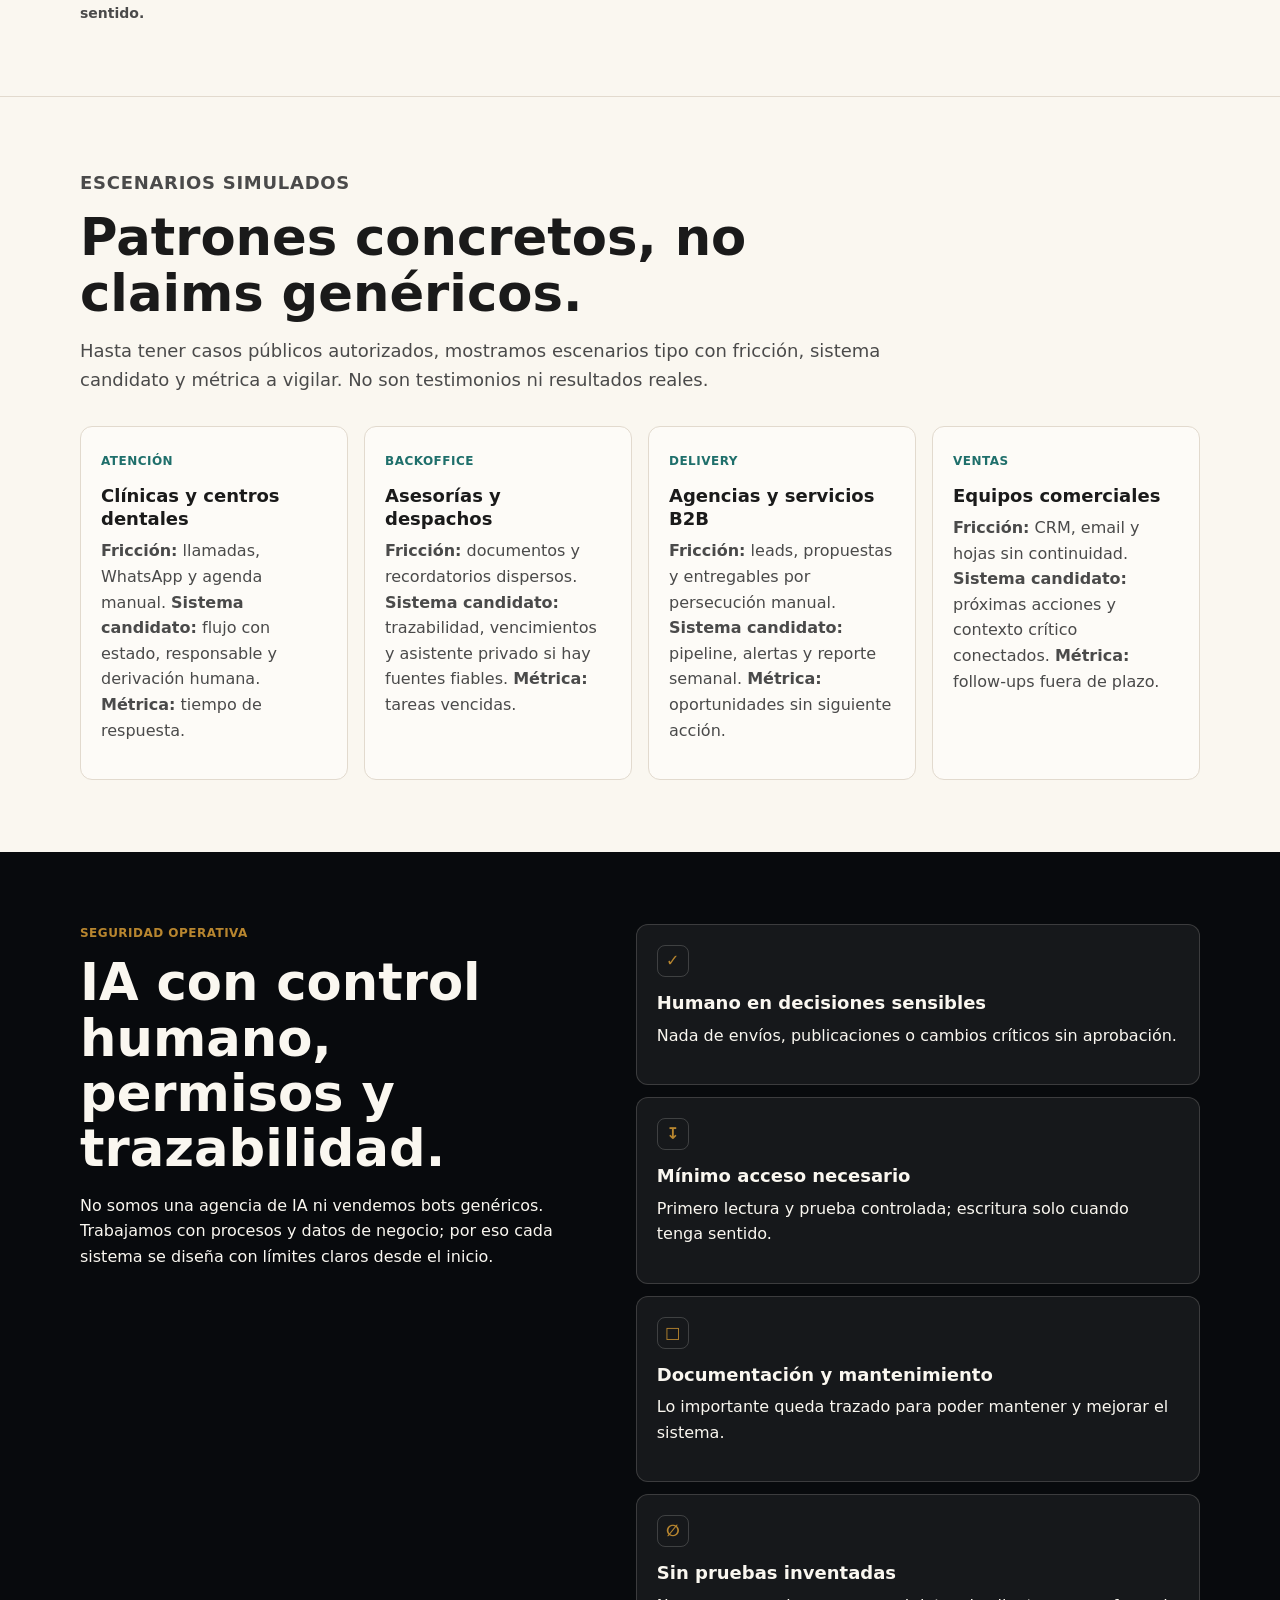
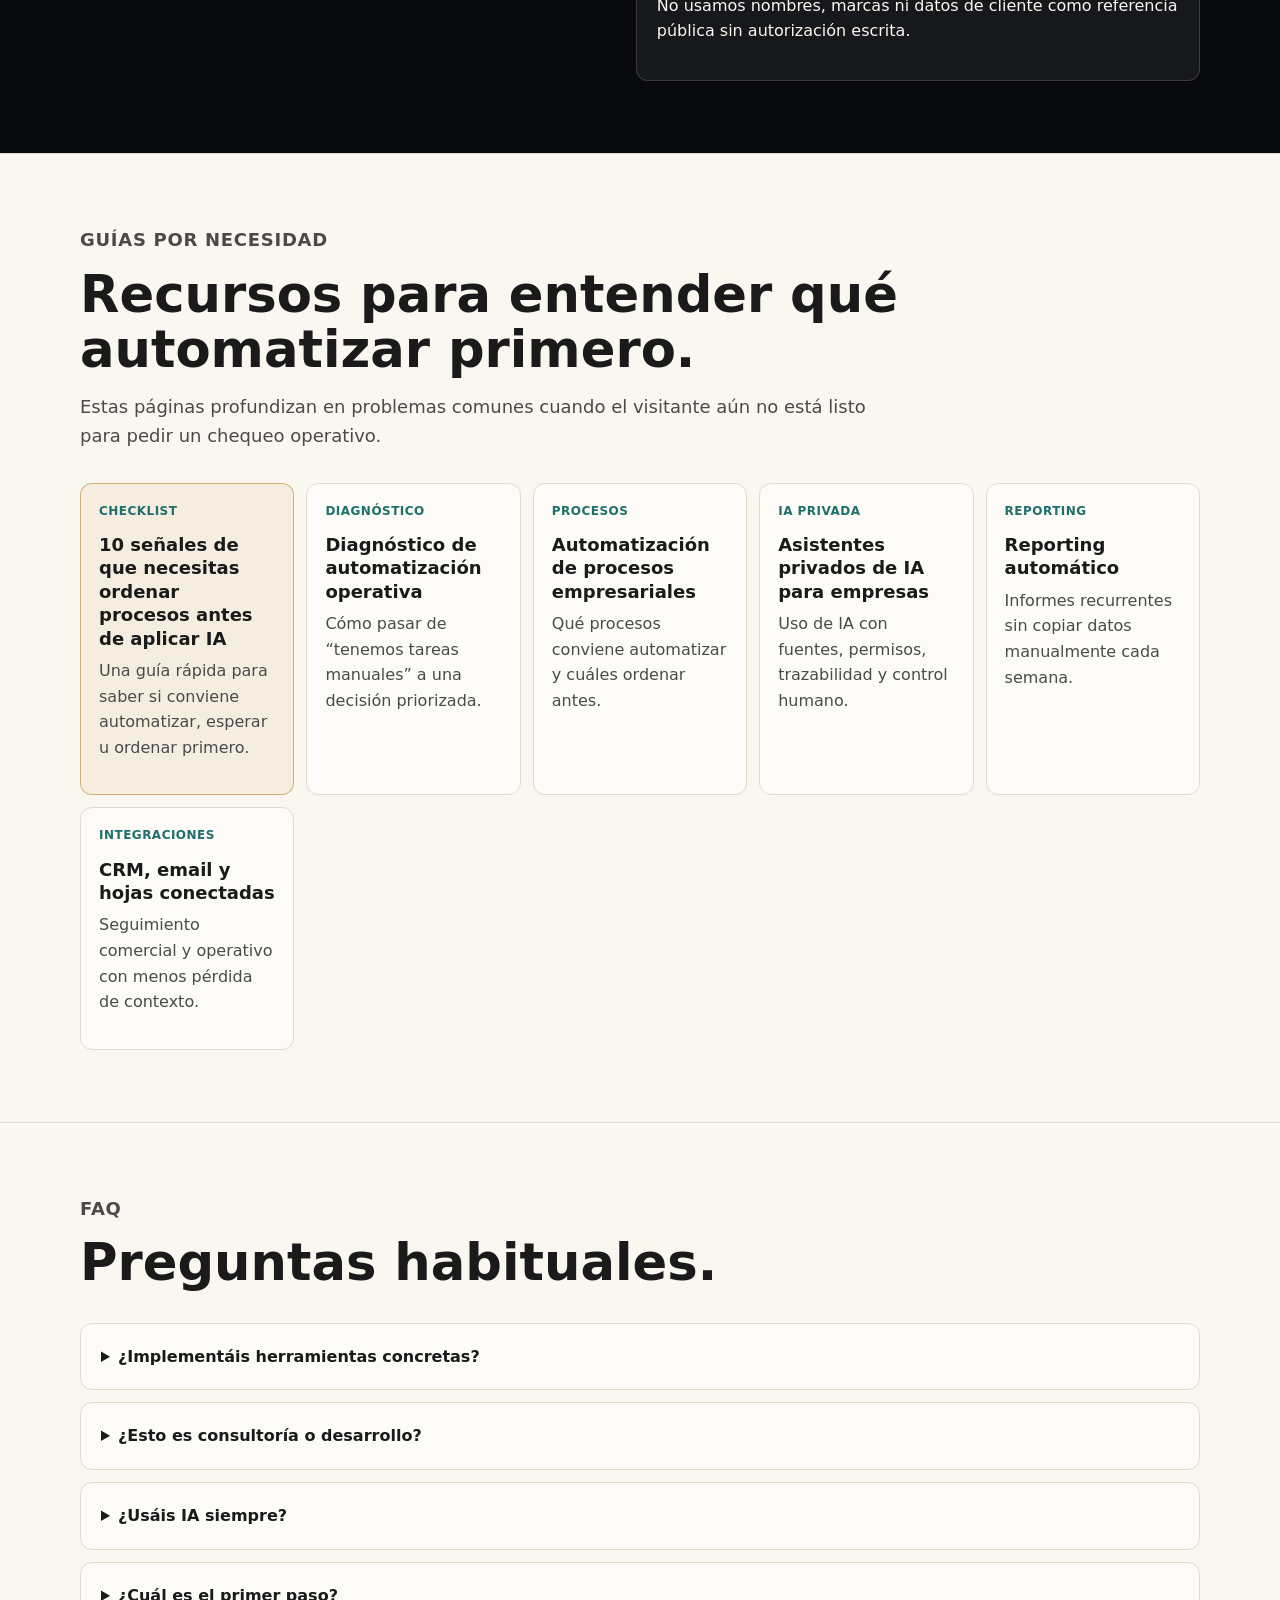
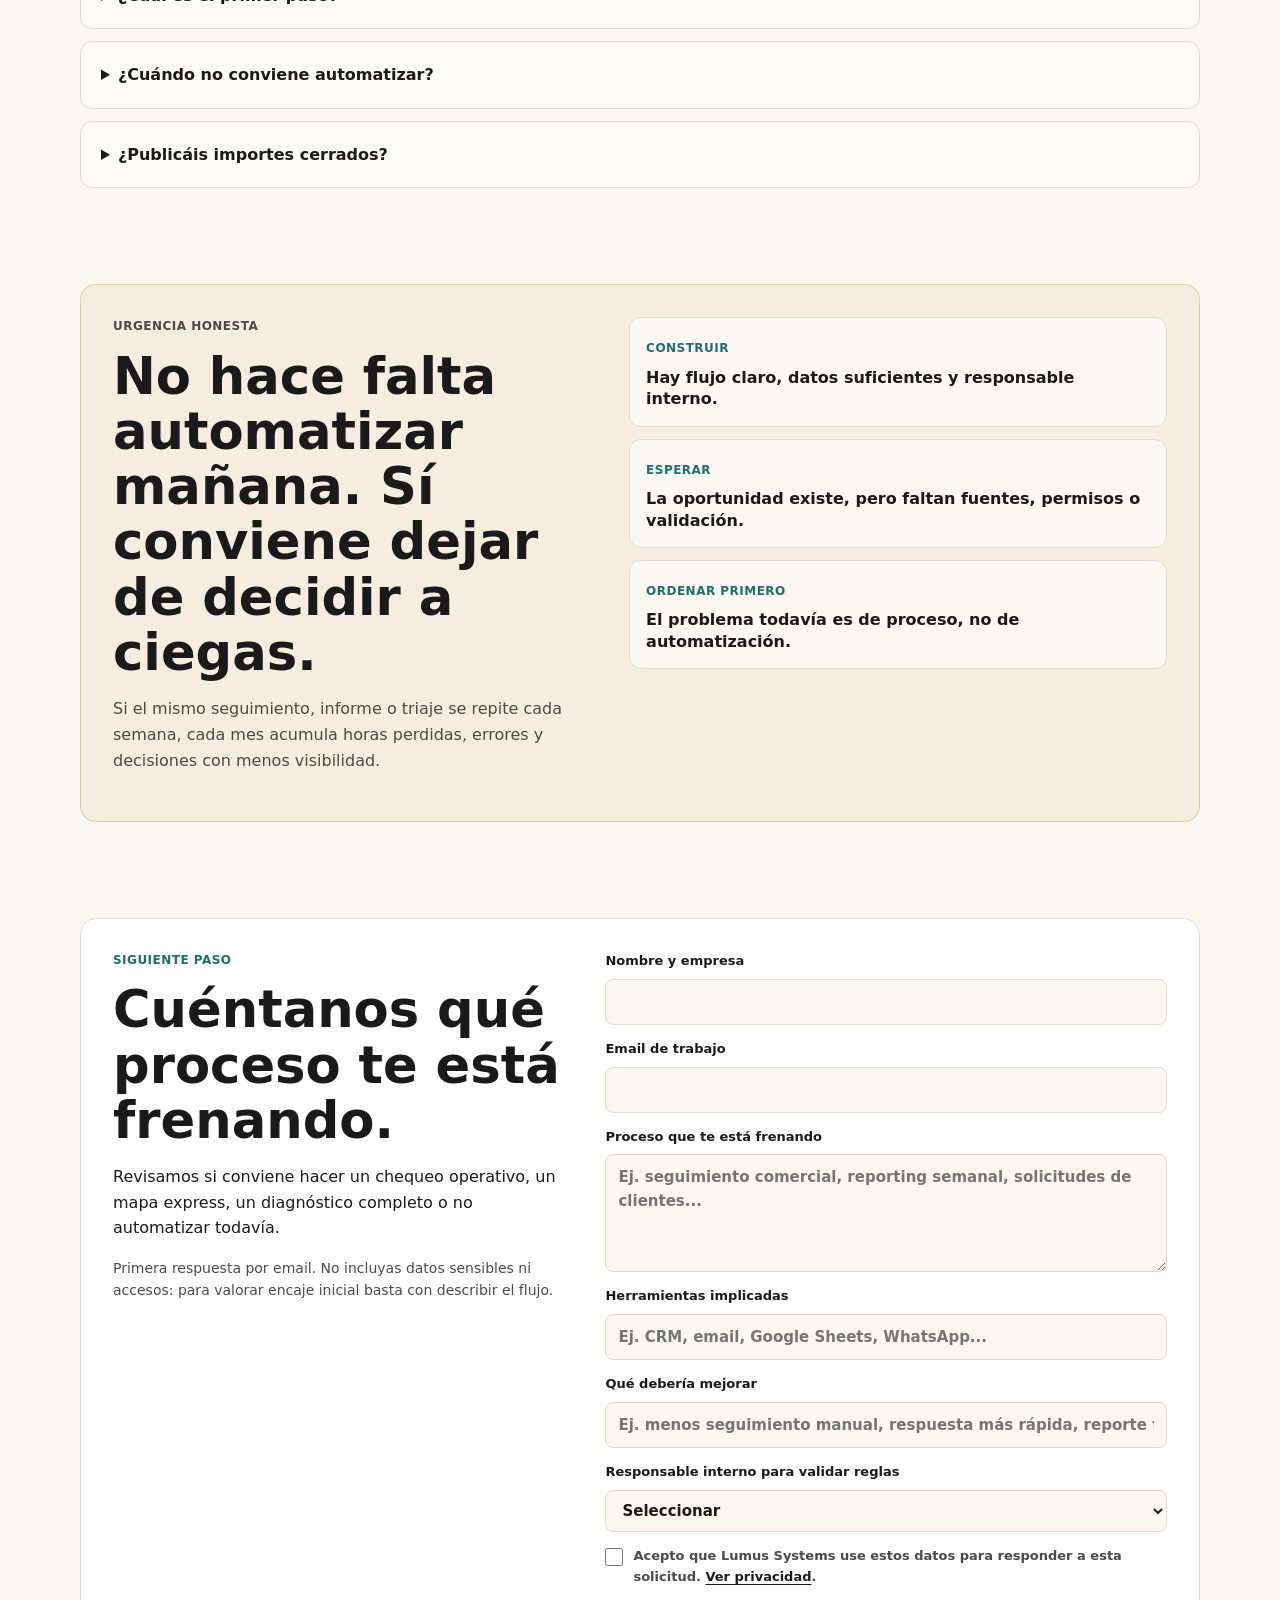
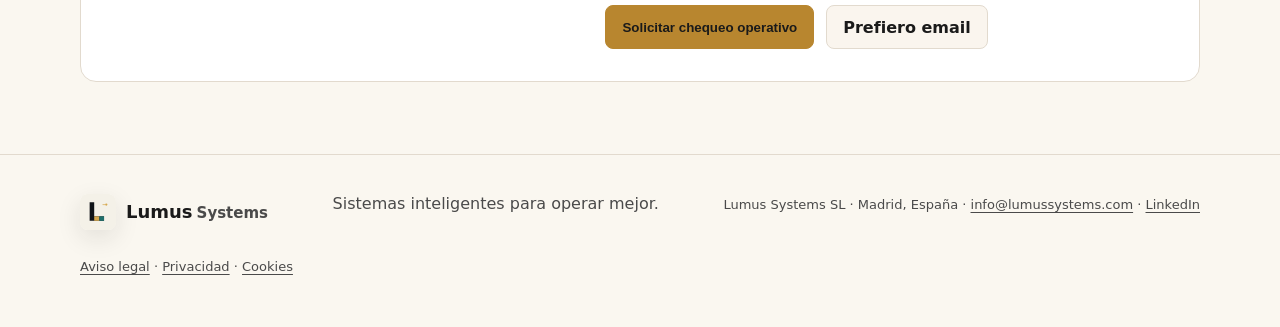
==== commit 7ddcd9af: "Mejora landing Lumus Systems" ====
--- a/deploy/index.html
+++ b/deploy/index.html
@@ -3,13 +3,13 @@
 <head>
   <meta charset="utf-8">
   <meta name="viewport" content="width=device-width,initial-scale=1">
-  <title>Sistemas inteligentes para operar, vender y decidir mejor | Lumus Systems</title>
-  <meta name="description" content="Lumus Systems diseña automatizaciones, asistentes IA y flujos operativos que conectan herramientas, reducen trabajo manual y convierten procesos dispersos en sistemas medibles.">
+  <title>Sistemas inteligentes para operar mejor | Lumus Systems</title>
+  <meta name="description" content="Lumus Systems convierte operaciones dispersas en sistemas internos claros, medibles y mantenibles para empresas B2B de servicios.">
   <meta name="keywords" content="automatización de procesos empresariales, consultoría de automatización, IA práctica para empresas, sistemas internos para empresas, automatización de procesos para pymes">
   <meta name="robots" content="index,follow,max-image-preview:large">
   <link rel="canonical" href="https://lumussystems.com/">
   <meta property="og:title" content="Lumus Systems · Sistemas inteligentes para operar mejor">
-  <meta property="og:description" content="Automatizaciones, asistentes IA y flujos operativos conectados a tus herramientas, con control humano y medición.">
+  <meta property="og:description" content="Convertimos operaciones dispersas en sistemas internos claros, medibles y mantenibles, con control humano y medición.">
   <meta property="og:type" content="website">
   <meta property="og:locale" content="es_ES">
   <meta property="og:url" content="https://lumussystems.com/">
@@ -19,7 +19,7 @@
   <meta property="og:image:height" content="630">
   <meta name="twitter:card" content="summary_large_image">
   <meta name="twitter:title" content="Lumus Systems · Sistemas inteligentes para operar mejor">
-  <meta name="twitter:description" content="Automatizaciones, asistentes IA y flujos operativos conectados a tus herramientas, con control humano y medición.">
+  <meta name="twitter:description" content="Convertimos operaciones dispersas en sistemas internos claros, medibles y mantenibles, con control humano y medición.">
   <meta name="twitter:image" content="https://lumussystems.com/assets/lumus-og-image-v1.png">
   <link rel="icon" type="image/svg+xml" href="assets/lumus-symbol-v5-light.svg">
   <link rel="stylesheet" href="style.css">
@@ -32,7 +32,7 @@
         "@id": "https://lumussystems.com/#webpage",
         "url": "https://lumussystems.com/",
         "name": "Sistemas inteligentes para operar mejor",
-        "description": "Lumus Systems diseña automatizaciones, asistentes IA y flujos operativos que conectan herramientas, reducen trabajo manual y convierten procesos dispersos en sistemas medibles.",
+        "description": "Lumus Systems convierte operaciones dispersas en sistemas internos claros, medibles y mantenibles para empresas B2B de servicios.",
         "isPartOf": { "@id": "https://lumussystems.com/#website" },
         "about": { "@id": "https://lumussystems.com/#service" },
         "inLanguage": "es"
@@ -41,17 +41,30 @@
         "@type": "Organization",
         "@id": "https://lumussystems.com/#organization",
         "name": "Lumus Systems",
+        "legalName": "Lumus Systems SL",
         "url": "https://lumussystems.com/",
         "logo": "https://lumussystems.com/assets/lumus-logo-v5-light.svg",
-        "slogan": "Sistemas inteligentes para operar mejor"
+        "slogan": "Sistemas inteligentes para operar mejor",
+        "email": "info@lumussystems.com",
+        "address": {
+          "@type": "PostalAddress",
+          "streetAddress": "Salvador Dalí 16",
+          "addressLocality": "Daganzo de Arriba",
+          "addressRegion": "Madrid",
+          "addressCountry": "ES"
+        },
+        "sameAs": [
+          "https://www.linkedin.com/company/lumussystems"
+        ]
       },
       {
         "@type": "ProfessionalService",
         "@id": "https://lumussystems.com/#service",
         "name": "Lumus Systems",
         "url": "https://lumussystems.com/",
-        "description": "Diseño de automatizaciones, asistentes IA y flujos operativos conectados a herramientas existentes para empresas B2B.",
+        "description": "Diseño de sistemas internos, automatizaciones y asistentes IA conectados a procesos reales para empresas B2B de servicios.",
         "areaServed": "ES",
+        "email": "info@lumussystems.com",
         "serviceType": [
           "Diagnóstico de automatización operativa",
           "Automatización de procesos empresariales",
@@ -68,7 +81,7 @@
             "@type": "Offer",
             "itemOffered": {
               "@type": "Service",
-              "name": "Chequeo operativo IA",
+              "name": "Chequeo operativo",
               "description": "Revisión breve para entender fricción, herramientas, responsable interno y encaje antes de automatizar."
             }
           },
@@ -120,7 +133,7 @@
           {
             "@type": "Question",
             "name": "¿Cuál es el primer paso?",
-            "acceptedAnswer": { "@type": "Answer", "text": "Empezamos con un chequeo operativo IA para entender fricción, herramientas y encaje. Si hay oportunidad clara, recomendamos mapa express, diagnóstico completo o primer ciclo de implementación." }
+            "acceptedAnswer": { "@type": "Answer", "text": "Empezamos con un chequeo operativo para entender fricción, herramientas y encaje. Si hay oportunidad clara, recomendamos mapa express, diagnóstico completo o primer ciclo de implementación." }
           },
           {
             "@type": "Question",
@@ -152,14 +165,12 @@
         <span class="sr-only">Abrir menú</span>
       </button>
       <div class="nav-links" id="nav-menu">
-        <a href="#problema">Problemas</a>
+        <a href="#problema">Problema</a>
         <a href="#primer-paso">Primer paso</a>
-        <a href="#entregables">Entregables</a>
-        <a href="#metodo">Método</a>
+        <a href="#ejemplo-mapa">Ejemplo</a>
         <a href="#servicios">Servicios</a>
-        <a href="#casos">Casos</a>
         <a href="#faq">FAQ</a>
-        <a class="btn primary" href="#contacto" data-track="nav-cta">Solicitar chequeo operativo IA</a>
+        <a class="btn primary" href="#contacto" data-track="nav-cta">Solicitar chequeo operativo</a>
       </div>
     </div>
   </nav>
@@ -172,27 +183,27 @@
             <img src="assets/lumus-symbol-v5-light.svg" alt="" aria-hidden="true">
             <span>Lumus Systems</span>
           </div>
-          <p class="eyebrow"><span class="desktop-copy">Sistemas inteligentes para empresas B2B de servicios</span><span class="mobile-copy">Sistemas inteligentes para empresas</span></p>
-          <h1>Opera mejor, vende mejor y decide antes.</h1>
-          <p class="lead">Diseñamos automatizaciones, asistentes IA y flujos operativos que conectan tus herramientas, reducen trabajo manual y convierten procesos dispersos en sistemas medibles.</p>
+          <p class="eyebrow"><span class="desktop-copy">Sistemas internos para empresas B2B de servicios</span><span class="mobile-copy">Sistemas internos para empresas</span></p>
+          <h1>Sistemas inteligentes para operar mejor.</h1>
+          <p class="lead">Convertimos operaciones dispersas en sistemas internos claros, medibles y mantenibles. La IA entra solo cuando ayuda al proceso.</p>
           <div class="actions">
-            <a class="btn primary" href="#contacto" data-track="hero-primary">Solicitar chequeo operativo IA</a>
-            <a class="btn secondary" href="#ejemplo-mapa" data-track="hero-secondary">Ver ejemplo de salida</a>
-          </div>
-          <p class="micro">Sin acceso inicial a tus herramientas. Primero identificamos el flujo, el coste operativo, los riesgos y la decisión go/no-go antes de construir.</p>
+            <a class="btn primary" href="#contacto" data-track="hero-primary">Solicitar chequeo operativo</a>
+            <a class="btn secondary" href="#ejemplo-mapa" data-track="hero-secondary">Ver ejemplo de mapa</a>
+          </div>
+          <p class="micro">Sin accesos ni datos sensibles al inicio. Primero vemos si merece la pena automatizar, qué flujo atacar y qué no tocar todavía.</p>
         </div>
         <aside class="hero-system" aria-label="Simulación de un mapa operativo Lumus">
           <div class="system-top">
             <div>
               <span>Mapa operativo</span>
-              <strong>Chequeo · mapa express · primer ciclo</strong>
+              <strong>Chequeo · mapa · primer sistema</strong>
             </div>
             <p class="live-chip"><i></i> Analizando flujo</p>
           </div>
           <div class="flow-board">
             <div class="flow-card">
               <b>Entrada</b>
-              <span>CRM, email, hojas y conversaciones dispersas.</span>
+              <span>CRM, email, hojas y conversaciones sin continuidad.</span>
               <em></em>
             </div>
             <i class="flow-arrow"></i>
@@ -204,13 +215,13 @@
             <i class="flow-arrow"></i>
             <div class="flow-card">
               <b>Sistema</b>
-              <span>Automatización, panel o asistente con límites claros.</span>
+              <span>Workflow, panel o asistente con límites claros.</span>
               <em></em>
             </div>
           </div>
           <div class="signal-grid">
             <div><span>Oportunidades</span><b>3-5</b><small>ordenadas por impacto y esfuerzo</small></div>
-            <div><span>Siguiente ciclo</span><b>2-4 días</b><small>prototipo acotado antes de escalar</small></div>
+            <div><span>Siguiente decisión</span><b>Go / no-go</b><small>construir, esperar u ordenar primero</small></div>
           </div>
           <div class="system-bottom">
             <div class="radar-card">
@@ -249,6 +260,11 @@
           <strong>Humanos, datos y sistemas conectados</strong>
           <p>La IA entra cuando hay fuentes, límites y revisión humana donde importa.</p>
         </article>
+        <article>
+          <span>Criterio operativo</span>
+          <strong>Si no compensa, se descarta</strong>
+          <p>El primer resultado puede ser construir, esperar o ordenar antes de automatizar.</p>
+        </article>
       </div>
     </section>
 
@@ -257,7 +273,7 @@
         <div class="section-head">
           <p class="kicker">Problemas que convertimos en sistemas</p>
           <h2>La oportunidad no suele estar en “poner IA”, sino en conectar el trabajo que ya existe.</h2>
-          <p>Las referencias serias del mercado insisten en lo mismo: datos preparados, workflows claros, integración con herramientas existentes, gobierno y medición. Lumus lo baja a operaciones B2B concretas.</p>
+          <p>En operaciones B2B vemos el mismo patrón una y otra vez: datos repartidos, workflows poco claros, herramientas desconectadas y decisiones sin una fuente de verdad. Lumus convierte ese caos en sistemas mantenibles.</p>
         </div>
         <div class="signal-list">
           <article class="card"><h3>Captación y ventas</h3><p>Leads, propuestas y follow-ups que viven entre CRM, email, hojas y memoria humana.</p></article>
@@ -278,7 +294,7 @@
         <div class="entry-grid">
           <article class="entry-card">
             <span>20 min</span>
-            <h3>Chequeo operativo IA</h3>
+            <h3>Chequeo operativo</h3>
             <p>Llamada breve para revisar fricción, herramientas actuales, responsable interno y encaje real antes de proponer nada.</p>
             <strong>Salida: recomendación go/no-go y siguiente paso.</strong>
           </article>
@@ -305,7 +321,7 @@
           <h2>Un activo comercial y operativo, no una consultoría difusa.</h2>
           <p>El mapa o diagnóstico deja una base práctica para decidir si conviene implementar, qué construir primero, qué riesgos vigilar y qué no automatizar todavía.</p>
           <div class="inline-actions">
-            <a class="btn primary" href="#contacto" data-track="deliverables-cta">Solicitar chequeo operativo IA</a>
+            <a class="btn primary" href="#contacto" data-track="deliverables-cta">Solicitar chequeo operativo</a>
             <a class="btn secondary" href="#ejemplo-mapa" data-track="deliverables-secondary">Ver ejemplo de mapa</a>
           </div>
         </div>
@@ -326,7 +342,7 @@
         </div>
         <div class="map-preview" aria-label="Ejemplo simulado de mapa de automatización">
           <div class="preview-row preview-head">
-            <span>Mini-caso anonimizado</span>
+            <span>Ejemplo simulado</span>
             <strong>Seguimiento comercial B2B</strong>
             <em>Decisión: prototipo</em>
           </div>
@@ -379,14 +395,15 @@
       <div class="wrap">
         <div class="section-head centered">
           <p class="kicker">Método Lumus</p>
-          <h2>De potencial de IA a sistema funcionando.</h2>
-          <p>Convertimos una operación dispersa en una secuencia de decisiones: descubrir, mapear, prototipar, integrar, medir y mantener.</p>
+          <h2>Del caos operativo a un sistema mantenible.</h2>
+          <p>Trabajamos por entregables concretos: primero claridad, después diseño, luego piloto y transferencia. La herramienta viene después del proceso.</p>
         </div>
         <div class="method-map">
-          <article><span>01</span><h3>Descubrir</h3><p>Entradas, responsables, herramientas y decisiones reales.</p></article>
-          <article><span>02</span><h3>Mapear</h3><p>Fricciones, datos, permisos, riesgos y oportunidades.</p></article>
-          <article><span>03</span><h3>Prototipar</h3><p>Un primer sistema acotado antes de invertir fuerte.</p></article>
-          <article><span>04</span><h3>Medir</h3><p>Impacto, adopción, errores y mantenimiento necesario.</p></article>
+          <article><span>01</span><h3>Mapa operativo</h3><p>Entradas, responsables, herramientas y decisiones reales.</p></article>
+          <article><span>02</span><h3>Matriz de oportunidad</h3><p>Impacto, esfuerzo, riesgo, datos y adopción interna.</p></article>
+          <article><span>03</span><h3>Blueprint del sistema</h3><p>Qué se automatiza, qué se revisa y qué queda fuera.</p></article>
+          <article><span>04</span><h3>Ciclo piloto</h3><p>Un primer sistema acotado antes de invertir fuerte.</p></article>
+          <article><span>05</span><h3>Transferencia</h3><p>Documentación, medición y mantenimiento si el sistema importa.</p></article>
         </div>
       </div>
     </section>
@@ -395,12 +412,12 @@
       <div class="wrap">
         <div class="section-head">
           <p class="kicker">Servicios por resultado</p>
-          <h2>Paquetes entendibles para convertir problemas en sistemas.</h2>
-          <p>No vendemos “IA” como categoría suelta. Diseñamos sistemas para captación, operación, reporting y conocimiento interno cuando el mapa confirma que merece implementación.</p>
+          <h2>Una escalera: entender, construir y supervisar.</h2>
+          <p>No vendemos “IA” como categoría suelta. Primero definimos si hay un flujo que merece sistema; después diseñamos automatización, asistente o continuidad según el caso.</p>
         </div>
         <div class="services">
           <article class="service-card featured">
-            <span class="route">Sistema 1</span>
+            <span class="route">Ruta 1</span>
             <h3>Diagnóstico y mapa operativo</h3>
             <p>Para convertir una idea difusa en una decisión clara: qué automatizar, qué ordenar primero y qué evitar.</p>
             <ul>
@@ -409,48 +426,90 @@
             </ul>
           </article>
           <article class="service-card">
-            <span class="route">Sistema 2</span>
-            <h3>Sistema comercial</h3>
-            <p>Para reducir trabajo manual, seguimiento disperso y reporting repetitivo con flujos claros y medibles.</p>
+            <span class="route">Ruta 2</span>
+            <h3>Automatización operativa</h3>
+            <p>Para reducir trabajo manual, seguimiento disperso y reporting repetitivo con workflows claros y medibles.</p>
             <ul>
-              <li>Cuando leads, propuestas o clientes se pierden entre CRM, email y hojas.</li>
-              <li>Entrega pipeline operativo, alertas, reporting y documentación.</li>
+              <li>Cuando leads, tareas, solicitudes o informes se pierden entre CRM, email y hojas.</li>
+              <li>Entrega flujo objetivo, automatización, pruebas, reporting y documentación.</li>
             </ul>
           </article>
           <article class="service-card">
-            <span class="route">Sistema 3</span>
+            <span class="route">Ruta 3</span>
             <h3>Asistente IA privado</h3>
-            <p>Para asistentes, agentes o bots con fuentes, límites, permisos y revisión humana.</p>
+            <p>Para consultas, clasificación, preparación de respuestas o soporte interno con fuentes, límites y revisión humana.</p>
             <ul>
               <li>Cuando hay contenido, reglas y contexto suficientes.</li>
-              <li>Entrega IA supervisada, conectada a procesos reales y con límites claros.</li>
+              <li>Entrega asistente supervisado, conectado a procesos reales y con límites claros.</li>
             </ul>
           </article>
           <article class="service-card">
-            <span class="route">Sistema 4</span>
-            <h3>Sistema de reporting y control</h3>
+            <span class="route">Ruta 4</span>
+            <h3>Continuidad operativa</h3>
             <p>Para mantener, medir y mejorar sistemas ya implantados sin depender de una entrega puntual.</p>
             <ul>
-              <li>Cuando dirección necesita ver avance sin pedir informes manuales.</li>
-              <li>Entrega tablero, cadencia, documentación viva y control de cambios.</li>
+              <li>Cuando el sistema ya es útil y conviene vigilar adopción, coste, errores y mejoras.</li>
+              <li>Entrega cadencia, documentación viva, ajustes y control de cambios.</li>
             </ul>
           </article>
         </div>
+      </div>
+    </section>
+
+    <section id="encaje" class="band">
+      <div class="wrap fit">
+        <article>
+          <p class="kicker">Encaje</p>
+          <h2>Encaja si...</h2>
+          <ul class="check-list">
+            <li>Tenéis tareas repetitivas que consumen horas cada semana.</li>
+            <li>La información está repartida entre varias herramientas.</li>
+            <li>Queréis usar IA, pero aplicada a procesos reales.</li>
+            <li>Preferís decidir con diagnóstico antes de invertir fuerte.</li>
+          </ul>
+          <p class="fit-note">Si reconoces dos o más señales, probablemente el chequeo tiene sentido.</p>
+        </article>
+        <article>
+          <p class="kicker">Descarte honesto</p>
+          <h2>No encaja si...</h2>
+          <ul class="check-list muted">
+            <li>Queréis poner IA sin revisar la operación.</li>
+            <li>Buscáis una solución milagro sin implicación interna.</li>
+            <li>No hay responsable para validar reglas y decisiones.</li>
+            <li>El proceso cambia cada semana y nadie puede explicarlo.</li>
+          </ul>
+        </article>
       </div>
     </section>
 
     <section id="casos">
       <div class="wrap">
         <div class="section-head">
-          <p class="kicker">Mini-casos y escenarios</p>
+          <p class="kicker">Escenarios simulados</p>
           <h2>Patrones concretos, no claims genéricos.</h2>
-          <p>Cuando no podemos publicar nombres, mostramos la estructura: contexto, antes y después. Es la forma honesta de enseñar trabajo sin inflar métricas.</p>
+          <p>Hasta tener casos públicos autorizados, mostramos escenarios tipo con fricción, sistema candidato y métrica a vigilar. No son testimonios ni resultados reales.</p>
         </div>
         <div class="scenario-grid">
-          <article class="card case-card"><span>Atención</span><h3>Clínicas y centros dentales</h3><p><strong>Antes:</strong> llamadas, WhatsApp y agenda manual. <strong>Después:</strong> flujo visible con estado, responsable, derivación humana y métricas de respuesta.</p></article>
-          <article class="card case-card"><span>Backoffice</span><h3>Asesorías y despachos</h3><p><strong>Antes:</strong> documentos y recordatorios dispersos. <strong>Después:</strong> trazabilidad, vencimientos y asistente privado si existen fuentes fiables.</p></article>
-          <article class="card case-card"><span>Delivery</span><h3>Agencias y servicios B2B</h3><p><strong>Antes:</strong> leads, propuestas y entregables por persecución manual. <strong>Después:</strong> pipeline, alertas y reporting semanal para dirección.</p></article>
-          <article class="card case-card"><span>Ventas</span><h3>Equipos comerciales</h3><p><strong>Antes:</strong> CRM, email y hojas sin continuidad. <strong>Después:</strong> próximas acciones, avisos y contexto crítico conectados.</p></article>
+          <article class="card case-card"><span>Atención</span><h3>Clínicas y centros dentales</h3><p><strong>Fricción:</strong> llamadas, WhatsApp y agenda manual. <strong>Sistema candidato:</strong> flujo con estado, responsable y derivación humana. <strong>Métrica:</strong> tiempo de respuesta.</p></article>
+          <article class="card case-card"><span>Backoffice</span><h3>Asesorías y despachos</h3><p><strong>Fricción:</strong> documentos y recordatorios dispersos. <strong>Sistema candidato:</strong> trazabilidad, vencimientos y asistente privado si hay fuentes fiables. <strong>Métrica:</strong> tareas vencidas.</p></article>
+          <article class="card case-card"><span>Delivery</span><h3>Agencias y servicios B2B</h3><p><strong>Fricción:</strong> leads, propuestas y entregables por persecución manual. <strong>Sistema candidato:</strong> pipeline, alertas y reporte semanal. <strong>Métrica:</strong> oportunidades sin siguiente acción.</p></article>
+          <article class="card case-card"><span>Ventas</span><h3>Equipos comerciales</h3><p><strong>Fricción:</strong> CRM, email y hojas sin continuidad. <strong>Sistema candidato:</strong> próximas acciones y contexto crítico conectados. <strong>Métrica:</strong> follow-ups fuera de plazo.</p></article>
+        </div>
+      </div>
+    </section>
+
+    <section class="dark-band">
+      <div class="wrap trust-grid">
+        <div>
+          <p class="kicker">Seguridad operativa</p>
+          <h2>IA con control humano, permisos y trazabilidad.</h2>
+          <p>No somos una agencia de IA ni vendemos bots genéricos. Trabajamos con procesos y datos de negocio; por eso cada sistema se diseña con límites claros desde el inicio.</p>
+        </div>
+        <div class="trust-cards">
+          <article><span aria-hidden="true">✓</span><h3>Humano en decisiones sensibles</h3><p>Nada de envíos, publicaciones o cambios críticos sin aprobación.</p></article>
+          <article><span aria-hidden="true">↧</span><h3>Mínimo acceso necesario</h3><p>Primero lectura y prueba controlada; escritura solo cuando tenga sentido.</p></article>
+          <article><span aria-hidden="true">□</span><h3>Documentación y mantenimiento</h3><p>Lo importante queda trazado para poder mantener y mejorar el sistema.</p></article>
+          <article><span aria-hidden="true">∅</span><h3>Sin pruebas inventadas</h3><p>No usamos nombres, marcas ni datos de cliente como referencia pública sin autorización escrita.</p></article>
         </div>
       </div>
     </section>
@@ -460,9 +519,14 @@
         <div class="section-head">
           <p class="kicker">Guías por necesidad</p>
           <h2>Recursos para entender qué automatizar primero.</h2>
-          <p>Estas páginas profundizan en los problemas más comunes antes de pedir un chequeo operativo IA.</p>
+          <p>Estas páginas profundizan en problemas comunes cuando el visitante aún no está listo para pedir un chequeo operativo.</p>
         </div>
         <div class="resource-grid">
+          <a class="resource-card featured-resource" href="senales-ordenar-procesos-ia/">
+            <span>Checklist</span>
+            <h3>10 señales de que necesitas ordenar procesos antes de aplicar IA</h3>
+            <p>Una guía rápida para saber si conviene automatizar, esperar u ordenar primero.</p>
+          </a>
           <a class="resource-card" href="diagnostico-automatizacion-operativa/">
             <span>Diagnóstico</span>
             <h3>Diagnóstico de automatización operativa</h3>
@@ -492,47 +556,6 @@
       </div>
     </section>
 
-    <section class="dark-band">
-      <div class="wrap trust-grid">
-        <div>
-          <p class="kicker">Seguridad operativa</p>
-          <h2>IA con control humano, permisos y trazabilidad.</h2>
-          <p>No somos una agencia de IA ni vendemos bots genéricos. Trabajamos con procesos y datos de negocio; por eso cada sistema se diseña con límites claros desde el inicio.</p>
-        </div>
-        <div class="trust-cards">
-          <article><span aria-hidden="true">✓</span><h3>Humano en decisiones sensibles</h3><p>Nada de envíos, publicaciones o cambios críticos sin aprobación.</p></article>
-          <article><span aria-hidden="true">↧</span><h3>Mínimo acceso necesario</h3><p>Primero lectura y prueba controlada; escritura solo cuando tenga sentido.</p></article>
-          <article><span aria-hidden="true">□</span><h3>Documentación y mantenimiento</h3><p>Lo importante queda trazado para poder mantener y mejorar el sistema.</p></article>
-        </div>
-      </div>
-    </section>
-
-    <section id="encaje" class="band">
-      <div class="wrap fit">
-        <article>
-          <p class="kicker">Encaje</p>
-          <h2>Encaja si...</h2>
-          <ul class="check-list">
-            <li>Tenéis tareas repetitivas que consumen horas cada semana.</li>
-            <li>La información está repartida entre varias herramientas.</li>
-            <li>Queréis usar IA, pero aplicada a procesos reales.</li>
-            <li>Preferís decidir con diagnóstico antes de invertir fuerte.</li>
-          </ul>
-          <p class="fit-note">Si reconoces dos o más señales, probablemente el chequeo tiene sentido.</p>
-        </article>
-        <article>
-          <p class="kicker">Descarte honesto</p>
-          <h2>No encaja si...</h2>
-          <ul class="check-list muted">
-            <li>Queréis poner IA sin revisar la operación.</li>
-            <li>Buscáis una solución milagro sin implicación interna.</li>
-            <li>No hay responsable para validar reglas y decisiones.</li>
-            <li>El proceso cambia cada semana y nadie puede explicarlo.</li>
-          </ul>
-        </article>
-      </div>
-    </section>
-
     <section id="faq">
       <div class="wrap">
         <div class="section-head">
@@ -554,7 +577,7 @@
           </details>
           <details>
             <summary>¿Cuál es el primer paso?</summary>
-            <p>Cuéntanos qué proceso te está frenando. Revisamos si conviene hacer un chequeo, un mapa express, un diagnóstico completo o no automatizar todavía.</p>
+            <p>Cuéntanos qué proceso te está frenando. Revisamos si conviene hacer un chequeo operativo, un mapa express, un diagnóstico completo o no automatizar todavía.</p>
           </details>
           <details>
             <summary>¿Cuándo no conviene automatizar?</summary>
@@ -568,16 +591,31 @@
       </div>
     </section>
 
+    <section id="decision" class="decision-band">
+      <div class="wrap decision-box">
+        <div>
+          <p class="kicker">Urgencia honesta</p>
+          <h2>No hace falta automatizar mañana. Sí conviene dejar de decidir a ciegas.</h2>
+          <p>Si el mismo seguimiento, informe o triaje se repite cada semana, cada mes acumula horas perdidas, errores y decisiones con menos visibilidad.</p>
+        </div>
+        <div class="decision-list" aria-label="Qué decide el chequeo operativo">
+          <article><span>Construir</span><strong>Hay flujo claro, datos suficientes y responsable interno.</strong></article>
+          <article><span>Esperar</span><strong>La oportunidad existe, pero faltan fuentes, permisos o validación.</strong></article>
+          <article><span>Ordenar primero</span><strong>El problema todavía es de proceso, no de automatización.</strong></article>
+        </div>
+      </div>
+    </section>
+
     <section id="contacto" class="cta-section">
       <div class="wrap cta">
         <div>
           <p class="kicker">Siguiente paso</p>
           <h2>Cuéntanos qué proceso te está frenando.</h2>
-          <p>Revisamos si conviene hacer un chequeo, un mapa express, un diagnóstico completo o no automatizar todavía.</p>
-          <p class="contact-note">Primera respuesta por email. No necesitamos acceso a herramientas para valorar encaje inicial.</p>
-        </div>
-        <form class="contact-form" name="chequeo-operativo-ia" method="post" action="gracias.html" data-netlify="true" netlify-honeypot="empresa-web">
-          <input type="hidden" name="form-name" value="chequeo-operativo-ia">
+          <p>Revisamos si conviene hacer un chequeo operativo, un mapa express, un diagnóstico completo o no automatizar todavía.</p>
+          <p class="contact-note">Primera respuesta por email. No incluyas datos sensibles ni accesos: para valorar encaje inicial basta con describir el flujo.</p>
+        </div>
+        <form class="contact-form" name="chequeo-operativo" method="post" action="gracias.html" data-netlify="true" netlify-honeypot="empresa-web">
+          <input type="hidden" name="form-name" value="chequeo-operativo">
           <p class="hidden-field">
             <label>Empresa web <input name="empresa-web" tabindex="-1" autocomplete="off"></label>
           </p>
@@ -586,27 +624,44 @@
             <input name="nombre" autocomplete="name" required>
           </label>
           <label>
-            Email
+            Email de trabajo
             <input type="email" name="email" autocomplete="email" required>
           </label>
           <label>
-            Proceso a revisar
+            Proceso que te está frenando
             <textarea name="proceso" rows="4" required placeholder="Ej. seguimiento comercial, reporting semanal, solicitudes de clientes..."></textarea>
+          </label>
+          <label>
+            Herramientas implicadas
+            <input name="herramientas" autocomplete="off" placeholder="Ej. CRM, email, Google Sheets, WhatsApp...">
+          </label>
+          <label>
+            Qué debería mejorar
+            <input name="objetivo" autocomplete="off" placeholder="Ej. menos seguimiento manual, respuesta más rápida, reporte fiable...">
+          </label>
+          <label>
+            Responsable interno para validar reglas
+            <select name="responsable">
+              <option value="">Seleccionar</option>
+              <option value="si">Sí, hay responsable</option>
+              <option value="no">Todavía no</option>
+              <option value="duda">No lo tenemos claro</option>
+            </select>
           </label>
           <label class="privacy-check">
             <input type="checkbox" name="privacidad" required>
             <span>Acepto que Lumus Systems use estos datos para responder a esta solicitud. <a href="privacidad.html">Ver privacidad</a>.</span>
           </label>
           <div class="form-actions">
-            <button class="btn primary" type="submit" data-track="final-form-submit">Solicitar chequeo operativo IA</button>
-            <a class="btn secondary" href="mailto:info@lumussystems.com?subject=Chequeo%20operativo%20IA%20Lumus%20Systems&body=Hola%20Lumus%2C%0A%0AQueremos%20solicitar%20un%20chequeo%20operativo%20IA.%0A%0AProceso%20a%20revisar%3A%0A%0AHerramientas%20actuales%3A%0A%0AFricci%C3%B3n%20principal%3A%0A%0AObjetivo%20esperado%3A%0A%0AResponsable%20interno%20para%20validar%20reglas%3A%0A" aria-label="Enviar email para solicitar un chequeo operativo IA" data-track="final-mailto">Prefiero email</a>
+            <button class="btn primary" type="submit" data-track="final-form-submit">Solicitar chequeo operativo</button>
+            <a class="btn secondary" href="mailto:info@lumussystems.com?subject=Chequeo%20operativo%20Lumus%20Systems&body=Hola%20Lumus%2C%0A%0AQueremos%20solicitar%20un%20chequeo%20operativo.%0A%0AProceso%20a%20revisar%3A%0A%0AHerramientas%20actuales%3A%0A%0AFricci%C3%B3n%20principal%3A%0A%0AObjetivo%20esperado%3A%0A%0AResponsable%20interno%20para%20validar%20reglas%3A%0A" aria-label="Enviar email para solicitar un chequeo operativo" data-track="final-mailto">Prefiero email</a>
           </div>
         </form>
       </div>
     </section>
   </main>
 
-  <a class="mobile-sticky-cta is-hidden" href="#contacto" data-track="mobile-sticky">Solicitar chequeo operativo IA</a>
+  <a class="mobile-sticky-cta is-hidden" href="#contacto" data-track="mobile-sticky">Solicitar chequeo operativo</a>
 
   <footer>
     <div class="wrap footer-inner">
@@ -615,6 +670,7 @@
         <span class="brand-wordmark"><strong>Lumus</strong><span>Systems</span></span>
       </span>
       <p>Sistemas inteligentes para operar mejor.</p>
+      <p class="footer-meta">Lumus Systems SL · Madrid, España · <a href="mailto:info@lumussystems.com">info@lumussystems.com</a> · <a href="https://www.linkedin.com/company/lumussystems">LinkedIn</a></p>
       <p class="legal"><a href="aviso-legal.html">Aviso legal</a> · <a href="privacidad.html">Privacidad</a> · <a href="cookies.html">Cookies</a></p>
     </div>
   </footer>
--- a/deploy/style.css
+++ b/deploy/style.css
@@ -12,7 +12,14 @@
 }
 
 * { box-sizing: border-box; }
-html { scroll-behavior: smooth; }
+html {
+  scroll-behavior: smooth;
+  scroll-padding-top: 92px;
+}
+main[id],
+section[id] {
+  scroll-margin-top: 92px;
+}
 body {
   margin: 0;
   background: var(--paper);
@@ -130,6 +137,16 @@
   height: 2px;
   background: currentColor;
   border-radius: 2px;
+  transition: transform 120ms ease-out, opacity 120ms ease-out;
+}
+.menu-toggle[aria-expanded="true"] span:not(.sr-only):nth-child(1) {
+  transform: translateY(7px) rotate(45deg);
+}
+.menu-toggle[aria-expanded="true"] span:not(.sr-only):nth-child(2) {
+  opacity: 0;
+}
+.menu-toggle[aria-expanded="true"] span:not(.sr-only):nth-child(3) {
+  transform: translateY(-7px) rotate(-45deg);
 }
 
 .btn {
@@ -149,7 +166,11 @@
 .btn:active { transform: translateY(0); }
 .btn[disabled], .btn.is-disabled { opacity: .4; pointer-events: none; }
 .btn.primary { background: var(--accent); border-color: var(--accent); color: var(--ink); }
-.btn.primary:hover { background: var(--ink); }
+.btn.primary:hover {
+  background: var(--ink);
+  border-color: var(--ink);
+  color: var(--paper);
+}
 .btn.secondary { background: rgba(184, 134, 47, .08); }
 
 .hero { padding: 72px 0 64px; }
@@ -527,7 +548,7 @@
 }
 .proof-grid {
   display: grid;
-  grid-template-columns: repeat(3, 1fr);
+  grid-template-columns: repeat(4, 1fr);
   gap: 12px;
 }
 .proof-grid article {
@@ -587,7 +608,7 @@
 
 .method-map {
   display: grid;
-  grid-template-columns: repeat(4, 1fr);
+  grid-template-columns: repeat(5, 1fr);
   gap: 16px;
 }
 .entry-grid {
@@ -814,7 +835,7 @@
 }
 .resource-grid {
   display: grid;
-  grid-template-columns: repeat(5, 1fr);
+  grid-template-columns: repeat(auto-fit, minmax(180px, 1fr));
   gap: 12px;
 }
 .resource-card {
@@ -832,6 +853,10 @@
   border-color: rgba(184, 134, 47, .6);
   background: var(--white);
 }
+.featured-resource {
+  border-color: rgba(184, 134, 47, .6);
+  background: rgba(184, 134, 47, .08);
+}
 .resource-card span {
   margin-bottom: 12px;
   color: var(--teal);
@@ -914,6 +939,12 @@
 .seo-content p,
 .seo-content li {
   color: var(--ink-soft);
+}
+.number-list {
+  display: grid;
+  gap: 10px;
+  margin: 0;
+  padding-left: 22px;
 }
 .seo-aside {
   position: sticky;
@@ -967,6 +998,45 @@
   font-weight: 800;
 }
 details p { margin: 12px 0 0; }
+.decision-band {
+  padding-top: 24px;
+}
+.decision-box {
+  display: grid;
+  grid-template-columns: .9fr 1fr;
+  gap: 32px;
+  align-items: start;
+  border: 1px solid rgba(184, 134, 47, .34);
+  border-radius: 16px;
+  background: rgba(184, 134, 47, .08);
+  padding: 32px;
+}
+.decision-box p {
+  color: var(--ink-soft);
+}
+.decision-list {
+  display: grid;
+  gap: 12px;
+}
+.decision-list article {
+  padding: 16px;
+  border: 1px solid var(--rule);
+  border-radius: 12px;
+  background: rgba(255, 255, 255, .64);
+}
+.decision-list span {
+  display: inline-flex;
+  margin-bottom: 8px;
+  color: var(--teal);
+  font-size: 12px;
+  font-weight: 800;
+  letter-spacing: .04em;
+  text-transform: uppercase;
+}
+.decision-list strong {
+  display: block;
+  line-height: 1.35;
+}
 .cta-section { padding-top: 24px; }
 .cta {
   display: grid;
@@ -990,6 +1060,7 @@
   font-weight: 800;
 }
 .contact-form input,
+.contact-form select,
 .contact-form textarea {
   width: 100%;
   border: 1px solid var(--rule);
@@ -1005,6 +1076,7 @@
   min-height: 112px;
 }
 .contact-form input:focus-visible,
+.contact-form select:focus-visible,
 .contact-form textarea:focus-visible {
   outline: 2px solid var(--accent);
   outline-offset: 3px;
@@ -1058,7 +1130,14 @@
   align-items: center;
   gap: 10px;
 }
+.footer-meta,
 .legal { font-size: 13px; }
+.footer-meta a,
+.legal a {
+  text-decoration: underline;
+  text-decoration-thickness: 1px;
+  text-underline-offset: 3px;
+}
 .mobile-sticky-cta {
   display: none;
 }
@@ -1076,6 +1155,13 @@
 }
 
 @media (max-width: 767px) {
+  html {
+    scroll-padding-top: 80px;
+  }
+  main[id],
+  section[id] {
+    scroll-margin-top: 80px;
+  }
   .nav-inner { min-height: 68px; }
   .brand-symbol { width: 34px; height: 34px; }
   .brand-logo { width: 156px; }
@@ -1098,7 +1184,8 @@
   .nav-links.is-open { display: flex; }
   .nav-links a { padding: 10px 8px; }
   .nav-links .btn { width: 100%; }
-  .hero { padding: 48px 0 56px; }
+  .hero { padding: 40px 0 44px; }
+  .hero-grid { gap: 24px; }
   h1 { font-size: 30px; line-height: 1.12; }
   h2 { font-size: 28px; line-height: 1.14; }
   .lead { font-size: 18px; }
@@ -1118,7 +1205,7 @@
   }
   .hero-system {
     min-height: 0;
-    padding: 16px;
+    padding: 14px;
   }
   .hero-system .system-bottom {
     display: none;
@@ -1140,10 +1227,18 @@
     grid-template-columns: 1fr;
   }
   .flow-board {
+    gap: 8px;
     padding: 12px;
   }
   .flow-card {
     min-height: 0;
+    padding: 10px;
+  }
+  .flow-card span {
+    font-size: 12px;
+  }
+  .signal-grid small {
+    display: none;
   }
   .flow-arrow {
     width: 1px;
@@ -1162,7 +1257,7 @@
   .radar-card {
     min-height: 136px;
   }
-  .method-map, .entry-grid, .services, .scenario-grid, .resource-grid, .fit, .cta, .proof-grid, .case-summary {
+  .method-map, .entry-grid, .services, .scenario-grid, .resource-grid, .fit, .cta, .proof-grid, .case-summary, .decision-box {
     grid-template-columns: 1fr;
   }
   .preview-head,
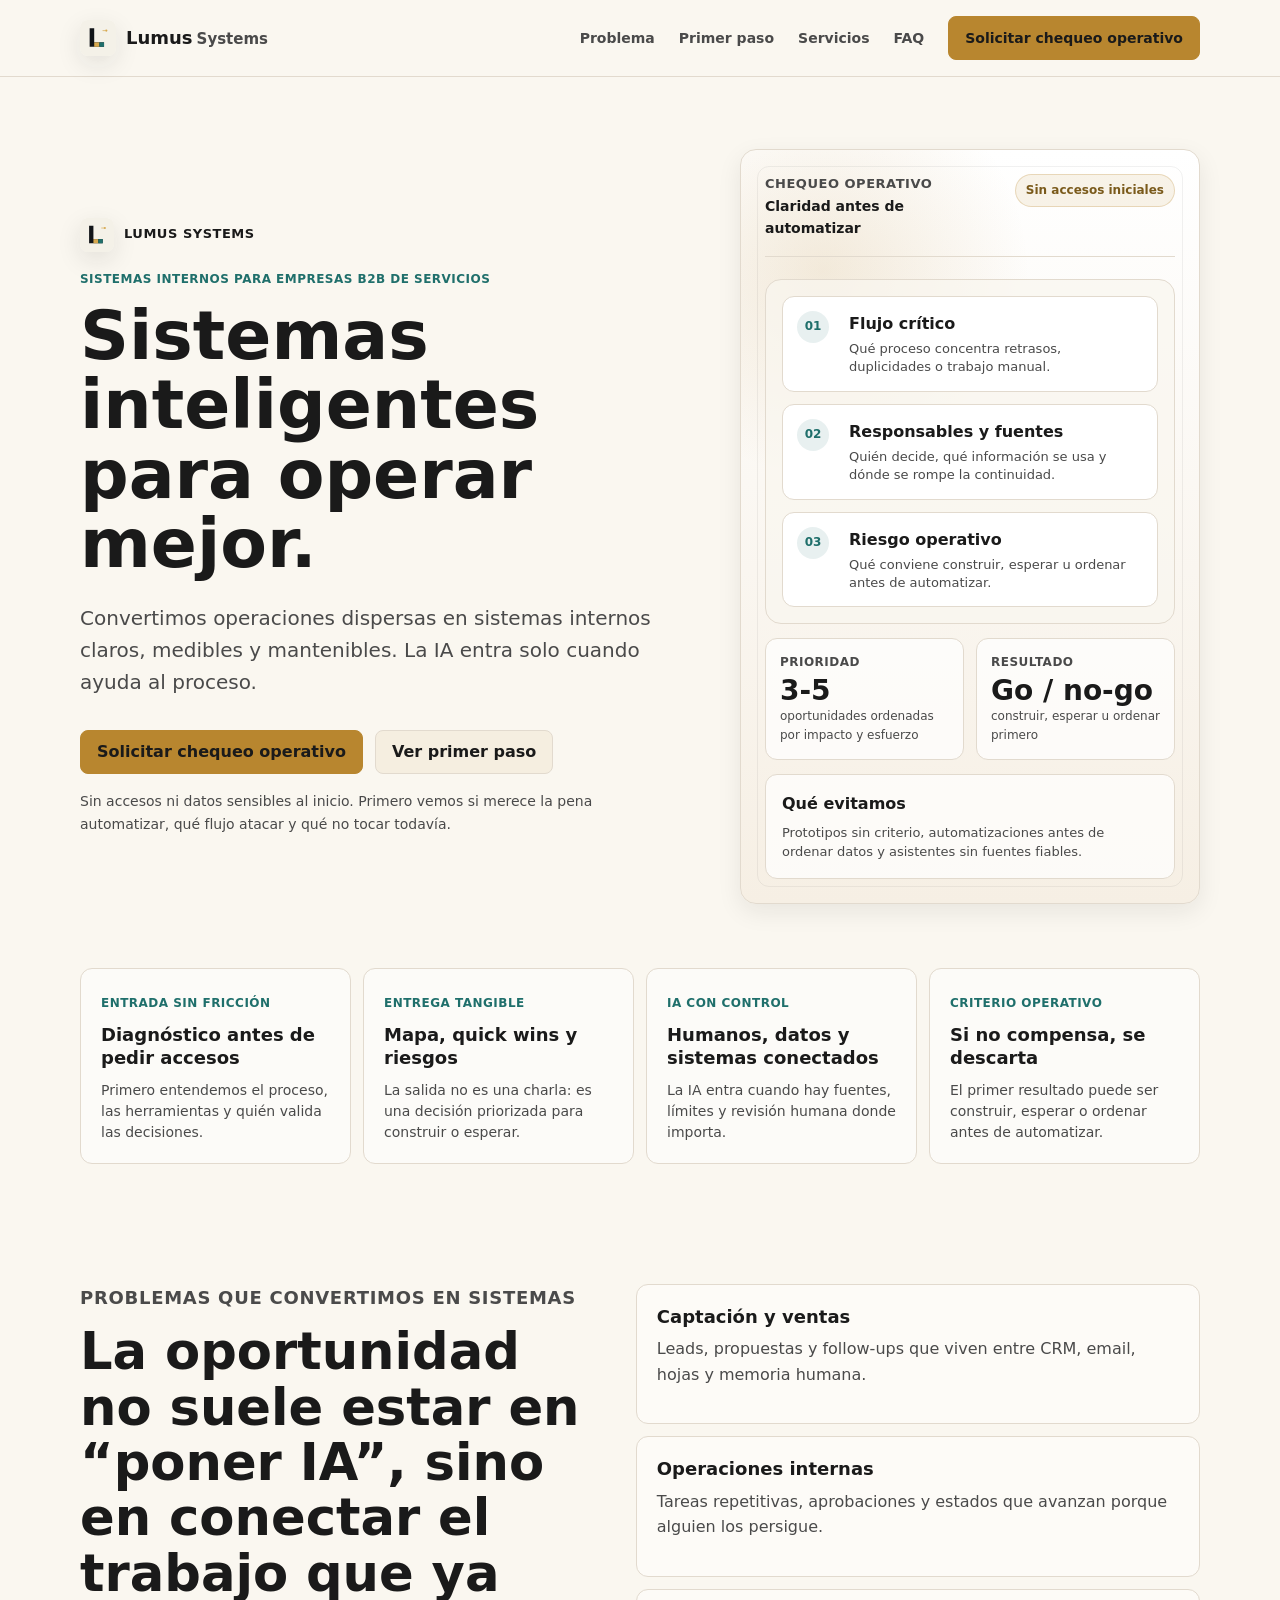
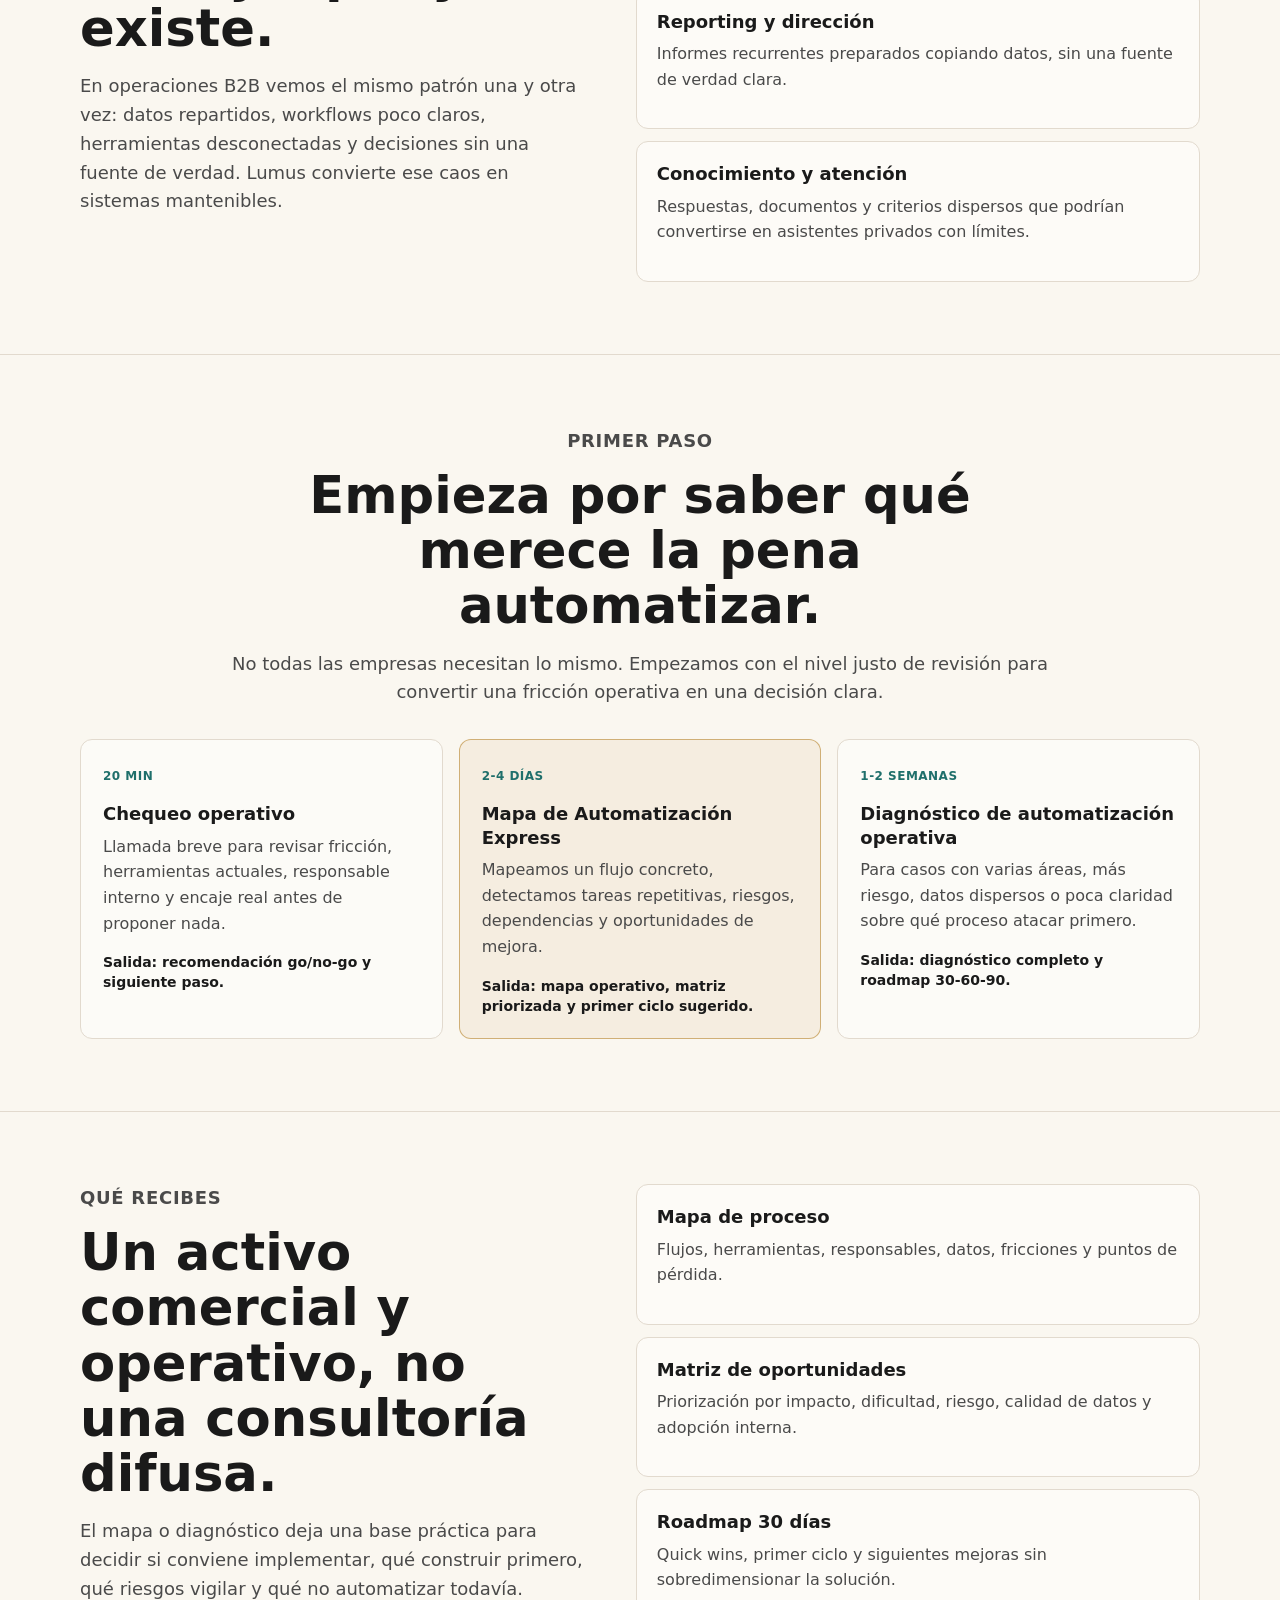
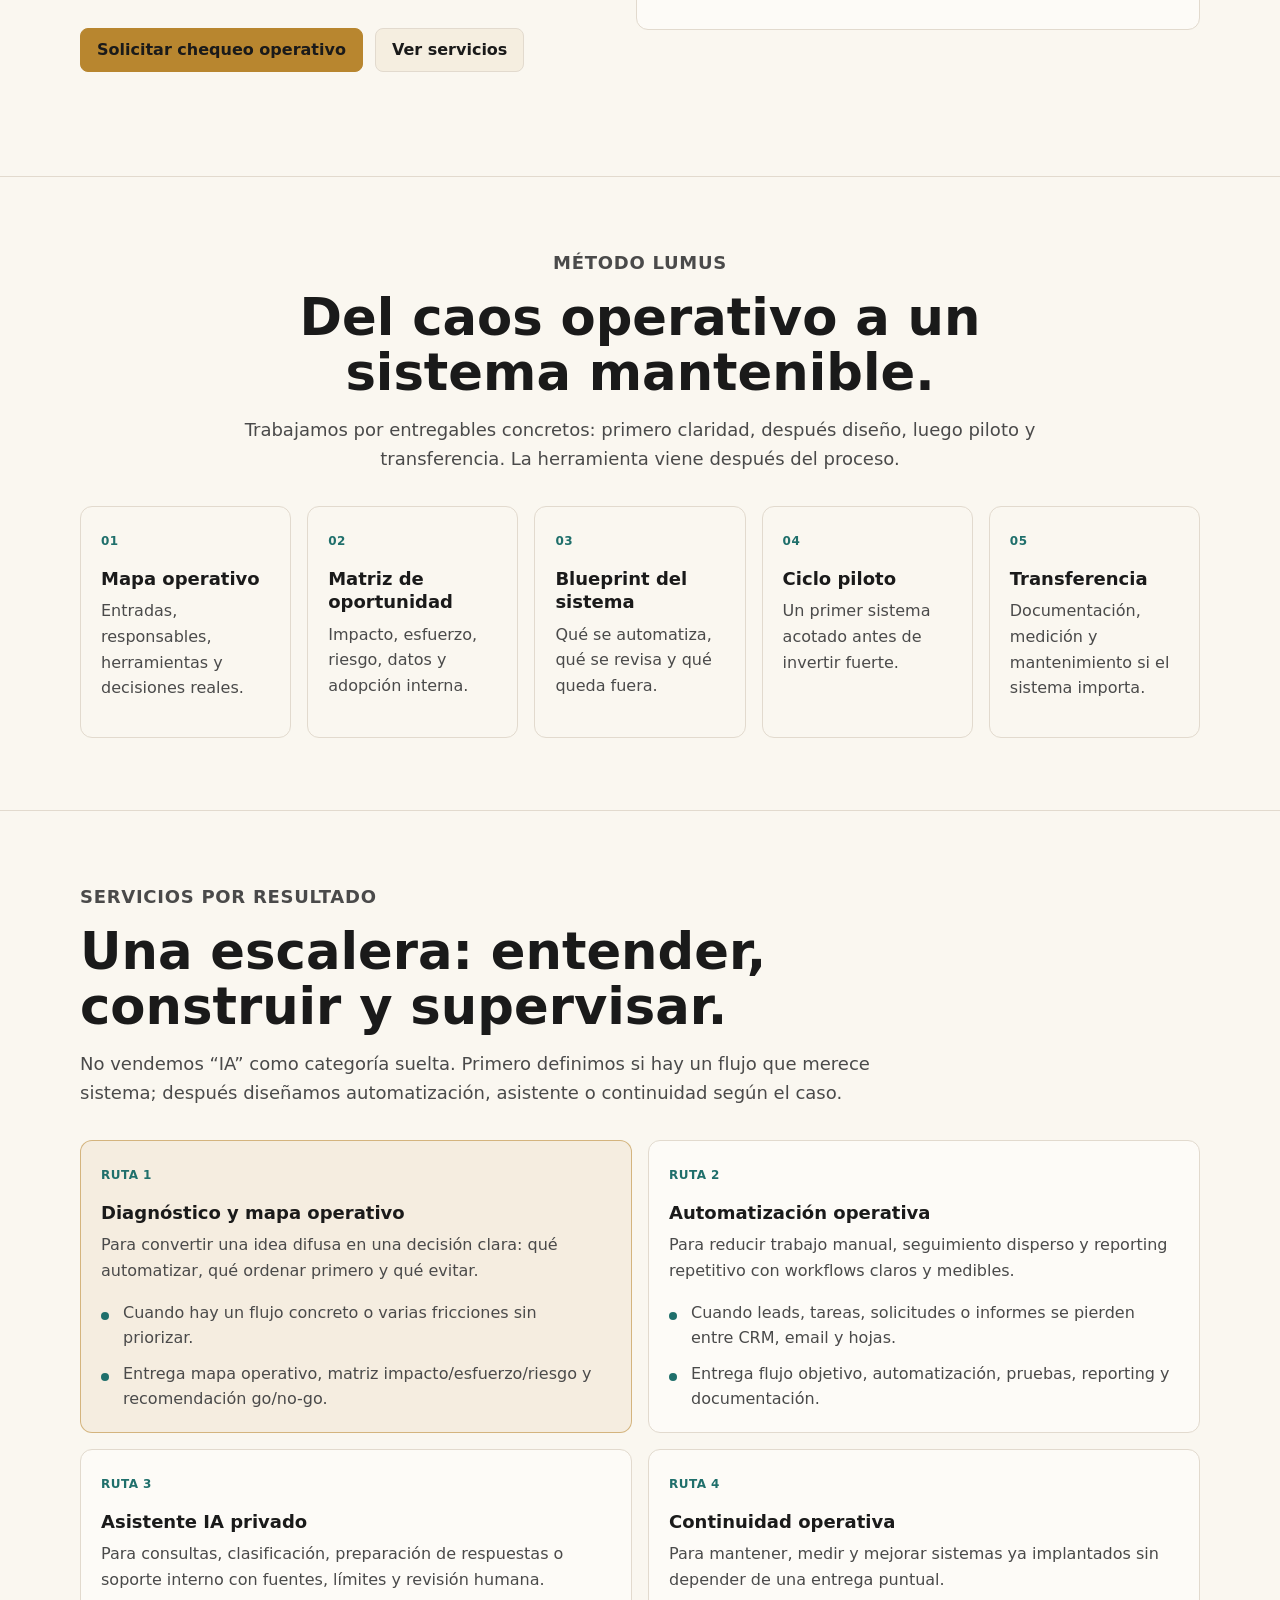
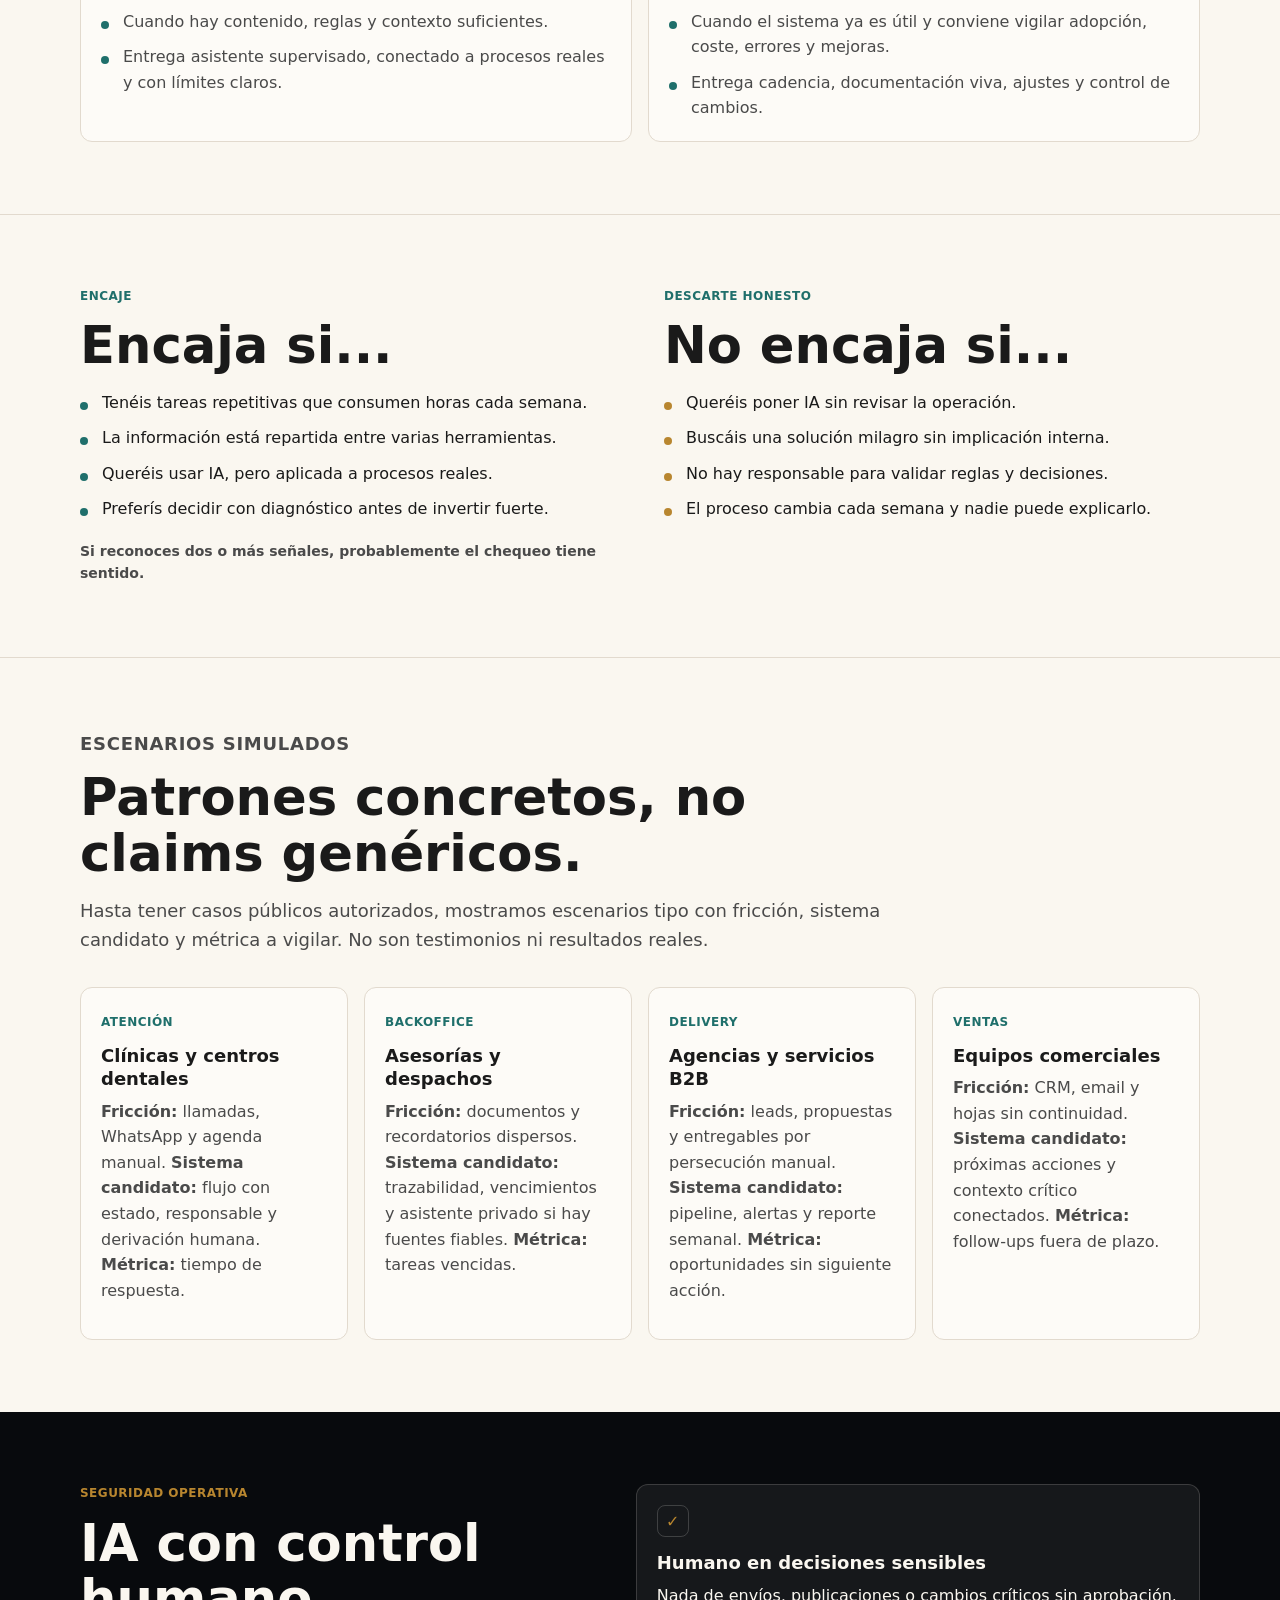
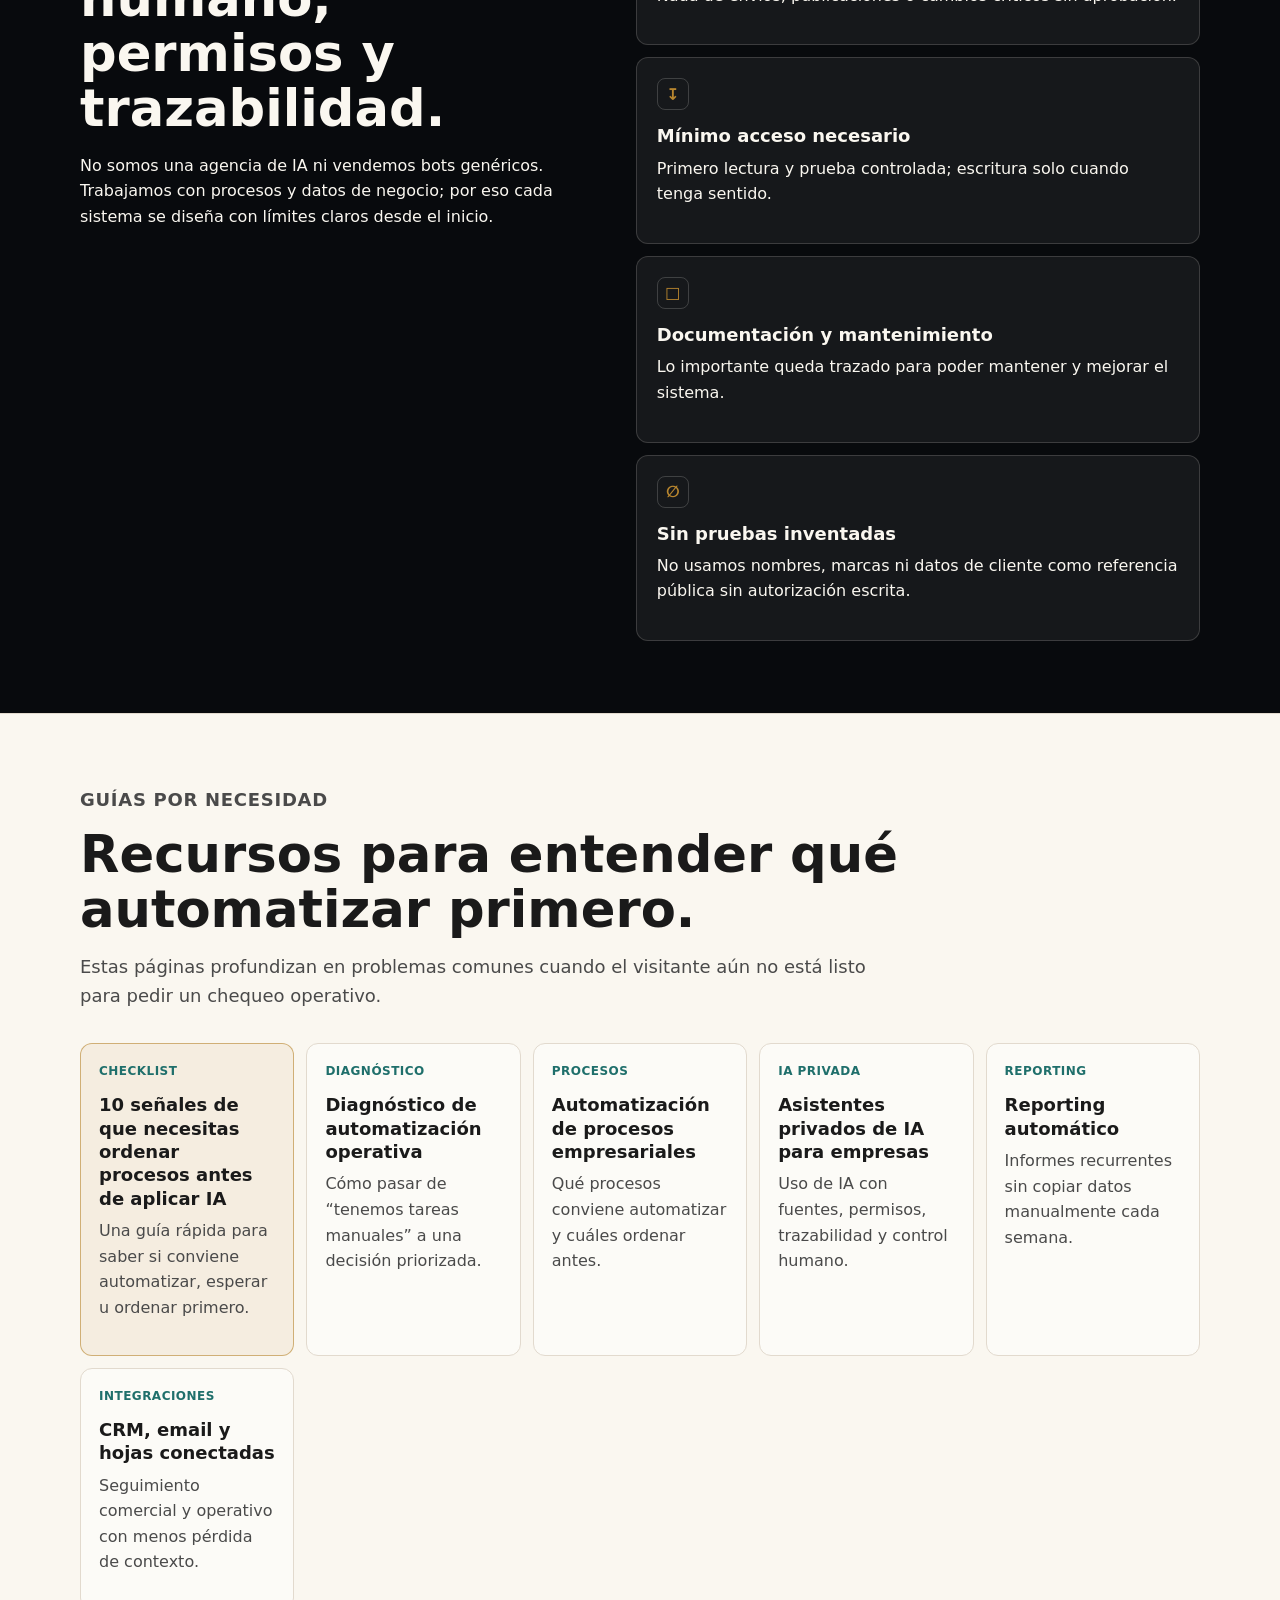
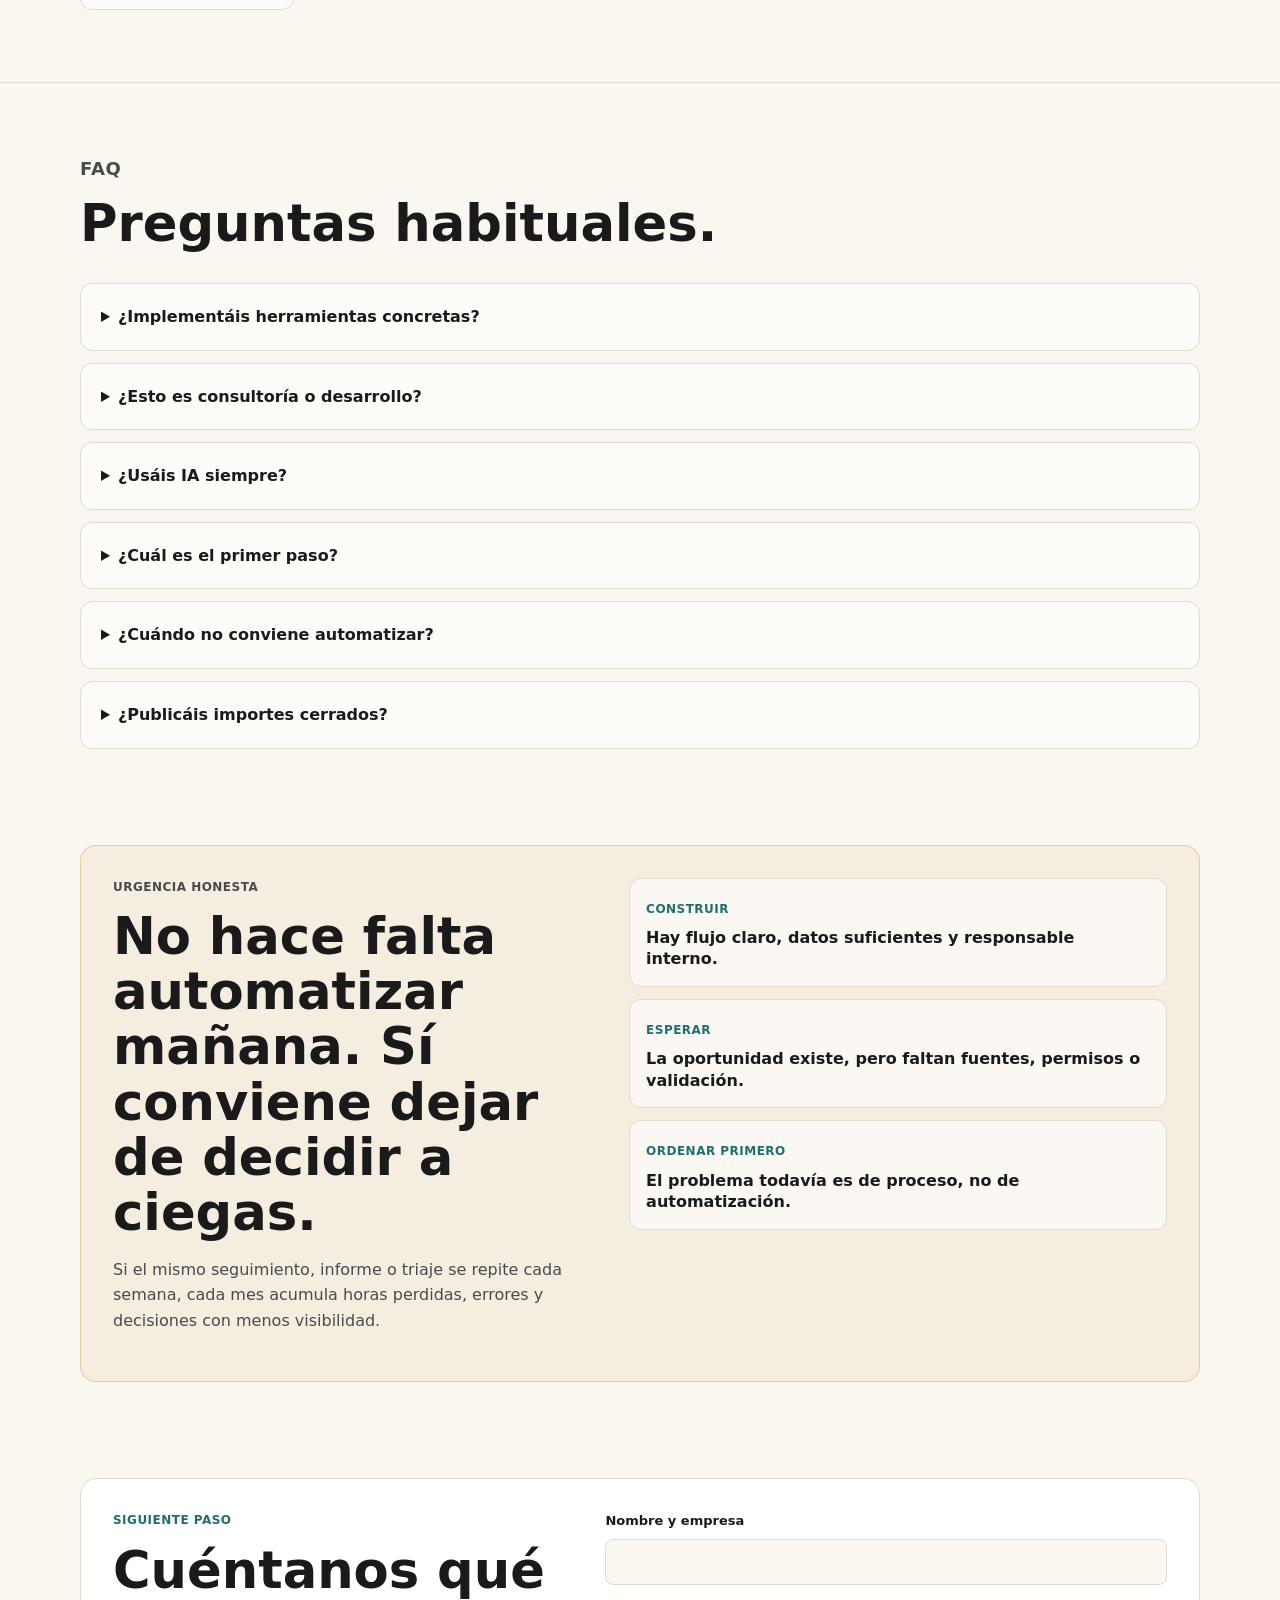
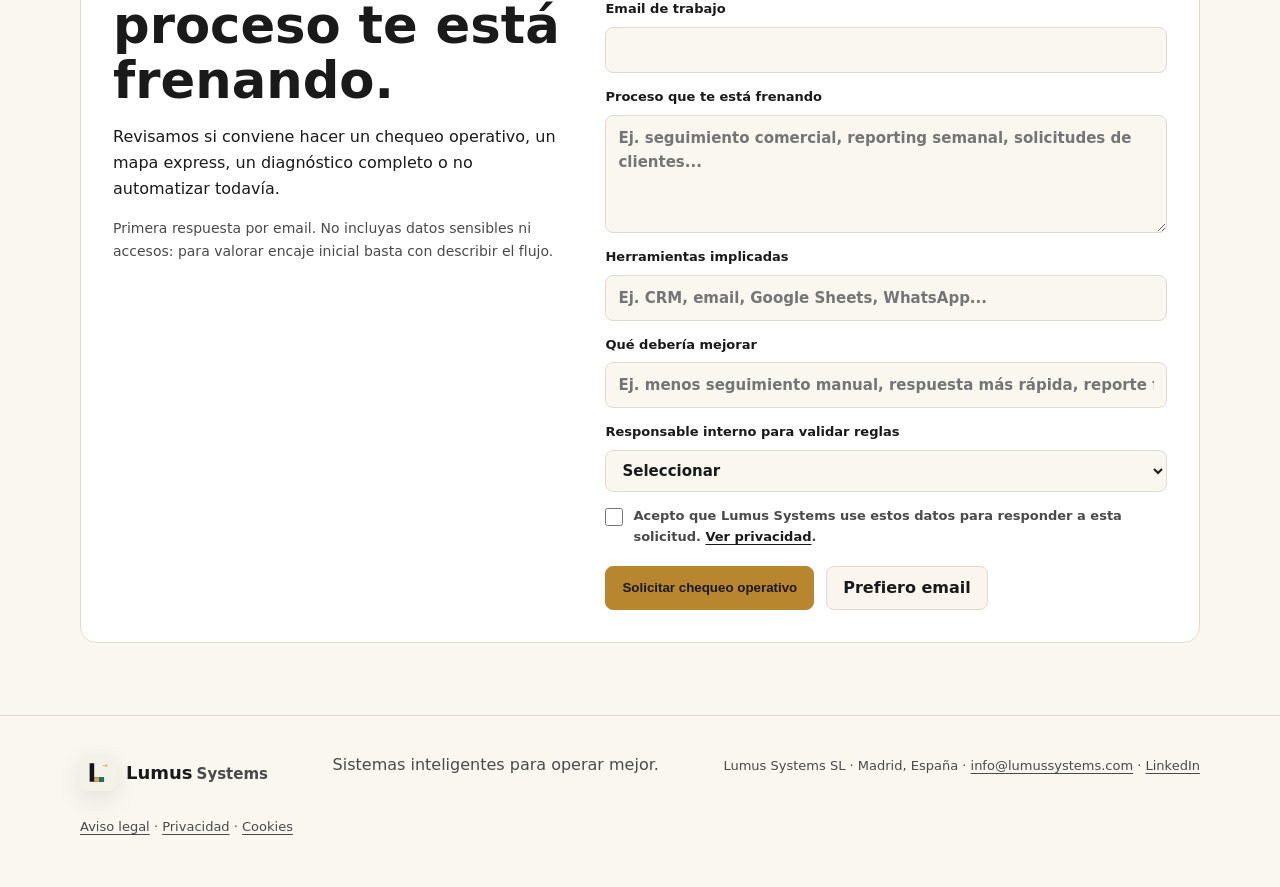
==== commit 32ccd262: "Simplifica landing sin ejemplo animado" ====
--- a/deploy/index.html
+++ b/deploy/index.html
@@ -167,7 +167,6 @@
       <div class="nav-links" id="nav-menu">
         <a href="#problema">Problema</a>
         <a href="#primer-paso">Primer paso</a>
-        <a href="#ejemplo-mapa">Ejemplo</a>
         <a href="#servicios">Servicios</a>
         <a href="#faq">FAQ</a>
         <a class="btn primary" href="#contacto" data-track="nav-cta">Solicitar chequeo operativo</a>
@@ -188,56 +187,39 @@
           <p class="lead">Convertimos operaciones dispersas en sistemas internos claros, medibles y mantenibles. La IA entra solo cuando ayuda al proceso.</p>
           <div class="actions">
             <a class="btn primary" href="#contacto" data-track="hero-primary">Solicitar chequeo operativo</a>
-            <a class="btn secondary" href="#ejemplo-mapa" data-track="hero-secondary">Ver ejemplo de mapa</a>
+            <a class="btn secondary" href="#primer-paso" data-track="hero-secondary">Ver primer paso</a>
           </div>
           <p class="micro">Sin accesos ni datos sensibles al inicio. Primero vemos si merece la pena automatizar, qué flujo atacar y qué no tocar todavía.</p>
         </div>
-        <aside class="hero-system" aria-label="Simulación de un mapa operativo Lumus">
+        <aside class="hero-system hero-static" aria-label="Resumen del chequeo operativo Lumus">
           <div class="system-top">
             <div>
-              <span>Mapa operativo</span>
-              <strong>Chequeo · mapa · primer sistema</strong>
+              <span>Chequeo operativo</span>
+              <strong>Claridad antes de automatizar</strong>
             </div>
-            <p class="live-chip"><i></i> Analizando flujo</p>
-          </div>
-          <div class="flow-board">
-            <div class="flow-card">
-              <b>Entrada</b>
-              <span>CRM, email, hojas y conversaciones sin continuidad.</span>
-              <em></em>
-            </div>
-            <i class="flow-arrow"></i>
-            <div class="flow-card">
-              <b>Decisión</b>
-              <span>Responsable, criterio, riesgo y aprobación humana.</span>
-              <em></em>
-            </div>
-            <i class="flow-arrow"></i>
-            <div class="flow-card">
-              <b>Sistema</b>
-              <span>Workflow, panel o asistente con límites claros.</span>
-              <em></em>
-            </div>
+            <p class="status-chip">Sin accesos iniciales</p>
+          </div>
+          <div class="scope-list">
+            <article>
+              <span>01</span>
+              <div><b>Flujo crítico</b><p>Qué proceso concentra retrasos, duplicidades o trabajo manual.</p></div>
+            </article>
+            <article>
+              <span>02</span>
+              <div><b>Responsables y fuentes</b><p>Quién decide, qué información se usa y dónde se rompe la continuidad.</p></div>
+            </article>
+            <article>
+              <span>03</span>
+              <div><b>Riesgo operativo</b><p>Qué conviene construir, esperar u ordenar antes de automatizar.</p></div>
+            </article>
           </div>
           <div class="signal-grid">
-            <div><span>Oportunidades</span><b>3-5</b><small>ordenadas por impacto y esfuerzo</small></div>
-            <div><span>Siguiente decisión</span><b>Go / no-go</b><small>construir, esperar u ordenar primero</small></div>
-          </div>
-          <div class="system-bottom">
-            <div class="radar-card">
-              <b>Fricciones detectadas</b>
-              <span>Duplicidad, reportes manuales y datos sin propietario claro.</span>
-              <ul aria-label="Señales detectadas">
-                <li><i></i><strong>Datos repetidos</strong></li>
-                <li><i></i><strong>Seguimiento manual</strong></li>
-                <li><i></i><strong>Responsable difuso</strong></li>
-              </ul>
-            </div>
-            <div class="task-stack">
-              <p><strong>01 · Ordenar</strong> Estados, fuentes y responsables.</p>
-              <p><strong>02 · Automatizar</strong> Tareas repetitivas sin perder control.</p>
-              <p><strong>03 · Medir</strong> Roadmap con señales de avance.</p>
-            </div>
+            <div><span>Prioridad</span><b>3-5</b><small>oportunidades ordenadas por impacto y esfuerzo</small></div>
+            <div><span>Resultado</span><b>Go / no-go</b><small>construir, esperar u ordenar primero</small></div>
+          </div>
+          <div class="system-note">
+            <b>Qué evitamos</b>
+            <p>Prototipos sin criterio, automatizaciones antes de ordenar datos y asistentes sin fuentes fiables.</p>
           </div>
         </aside>
       </div>
@@ -322,71 +304,13 @@
           <p>El mapa o diagnóstico deja una base práctica para decidir si conviene implementar, qué construir primero, qué riesgos vigilar y qué no automatizar todavía.</p>
           <div class="inline-actions">
             <a class="btn primary" href="#contacto" data-track="deliverables-cta">Solicitar chequeo operativo</a>
-            <a class="btn secondary" href="#ejemplo-mapa" data-track="deliverables-secondary">Ver ejemplo de mapa</a>
+            <a class="btn secondary" href="#servicios" data-track="deliverables-secondary">Ver servicios</a>
           </div>
         </div>
         <div class="deliverables">
           <article class="card"><h3>Mapa de proceso</h3><p>Flujos, herramientas, responsables, datos, fricciones y puntos de pérdida.</p></article>
           <article class="card"><h3>Matriz de oportunidades</h3><p>Priorización por impacto, dificultad, riesgo, calidad de datos y adopción interna.</p></article>
           <article class="card"><h3>Roadmap 30 días</h3><p>Quick wins, primer ciclo y siguientes mejoras sin sobredimensionar la solución.</p></article>
-        </div>
-      </div>
-    </section>
-
-    <section id="ejemplo-mapa" class="band">
-      <div class="wrap example-grid">
-        <div class="section-head">
-          <p class="kicker">Ejemplo de salida</p>
-          <h2>Así se ve una oportunidad cuando ya está lista para decidir.</h2>
-          <p>El ejemplo es ficticio, pero muestra el tipo de salida que buscamos: contexto, coste operativo, sistema propuesto, quick win, riesgo y siguiente acción.</p>
-        </div>
-        <div class="map-preview" aria-label="Ejemplo simulado de mapa de automatización">
-          <div class="preview-row preview-head">
-            <span>Ejemplo simulado</span>
-            <strong>Seguimiento comercial B2B</strong>
-            <em>Decisión: prototipo</em>
-          </div>
-          <div class="case-summary">
-            <article><span>Contexto</span><b>Equipo de servicios con CRM, email y hojas</b></article>
-            <article><span>Coste visible</span><b>Follow-ups tardíos y reporte semanal manual</b></article>
-            <article><span>Primer sistema</span><b>Alertas, tablero y resumen de oportunidades</b></article>
-          </div>
-          <div class="preview-lanes">
-            <article><span>Entrada</span><b>Lead llega por web o email</b><small>Fuente sin normalizar</small></article>
-            <article><span>Fricción</span><b>Próxima acción depende de memoria</b><small>Alto coste de oportunidad</small></article>
-            <article><span>Sistema</span><b>CRM + recordatorio + reporte semanal</b><small>Automatización acotada</small></article>
-          </div>
-          <table class="opportunity-table">
-            <caption>Matriz simulada de oportunidades</caption>
-            <thead>
-              <tr>
-                <th scope="col">Oportunidad</th>
-                <th scope="col">Impacto</th>
-                <th scope="col">Esfuerzo</th>
-                <th scope="col">Siguiente acción</th>
-              </tr>
-            </thead>
-            <tbody>
-              <tr>
-                <th scope="row">Recordatorios de follow-up</th>
-                <td data-label="Impacto">Alto</td>
-                <td data-label="Esfuerzo">Bajo</td>
-                <td data-label="Siguiente acción">Prototipo</td>
-              </tr>
-              <tr>
-                <th scope="row">Reporte semanal comercial</th>
-                <td data-label="Impacto">Medio</td>
-                <td data-label="Esfuerzo">Bajo</td>
-                <td data-label="Siguiente acción">Mapa express</td>
-              </tr>
-              <tr>
-                <th scope="row">Asistente de respuestas</th>
-                <td data-label="Impacto">Medio</td>
-                <td data-label="Esfuerzo">Medio</td>
-                <td data-label="Siguiente acción">Esperar fuentes</td>
-              </tr>
-            </tbody>
-          </table>
         </div>
       </div>
     </section>
--- a/deploy/style.css
+++ b/deploy/style.css
@@ -289,9 +289,9 @@
   pointer-events: none;
 }
 .system-top,
-.flow-board,
+.scope-list,
 .signal-grid,
-.system-bottom {
+.system-note {
   position: relative;
   z-index: 1;
 }
@@ -316,80 +316,58 @@
   color: var(--ink);
   font-size: 14px;
 }
-.live-chip {
+.status-chip {
   display: inline-flex;
   align-items: center;
-  gap: 8px;
   margin: 0;
   padding: 6px 10px;
-  border: 1px solid rgba(31, 111, 107, .22);
+  border: 1px solid rgba(184, 134, 47, .26);
   border-radius: 999px;
-  background: rgba(31, 111, 107, .08);
-  color: var(--teal);
+  background: rgba(184, 134, 47, .10);
+  color: var(--accent-text);
   font-size: 12px;
   font-weight: 800;
   white-space: nowrap;
 }
-.live-chip i {
-  width: 7px;
-  height: 7px;
-  border-radius: 50%;
-  background: var(--teal);
-  box-shadow: 0 0 0 6px rgba(31, 111, 107, .10);
-  animation: livePulse 1.8s ease-out infinite;
-}
-.flow-board {
-  display: grid;
-  grid-template-columns: repeat(3, minmax(0, 1fr));
+.scope-list {
+  display: grid;
   gap: 12px;
-  align-items: center;
   margin: 22px 0 14px;
   padding: 16px;
   border: 1px solid var(--rule);
   border-radius: 16px;
   background: rgba(250, 247, 240, .72);
 }
-.flow-card {
-  min-height: 132px;
-  padding: 12px;
+.scope-list article {
+  display: grid;
+  grid-template-columns: 40px 1fr;
+  gap: 12px;
+  align-items: start;
+  padding: 14px;
   border: 1px solid var(--rule);
   border-radius: 12px;
   background: var(--white);
 }
-.flow-card b,
-.flow-card span {
+.scope-list article > span {
+  display: grid;
+  place-items: center;
+  width: 32px;
+  height: 32px;
+  border-radius: 999px;
+  background: rgba(31, 111, 107, .10);
+  color: var(--teal);
+  font-size: 12px;
+  font-weight: 900;
+}
+.scope-list b,
+.scope-list p {
   display: block;
 }
-.flow-card span {
-  margin-top: 6px;
+.scope-list p {
+  margin: 4px 0 0;
   color: var(--ink-soft);
   font-size: 13px;
   line-height: 1.4;
-}
-.flow-card em {
-  display: block;
-  height: 7px;
-  margin-top: 14px;
-  border-radius: 999px;
-  background: linear-gradient(90deg, var(--accent), var(--teal));
-  animation: flowScan 4.8s cubic-bezier(.16, 1, .3, 1) infinite;
-}
-.flow-arrow {
-  display: none;
-  height: 1px;
-  background: var(--rule);
-  position: relative;
-}
-.flow-arrow::after {
-  content: "";
-  position: absolute;
-  right: 0;
-  top: -4px;
-  width: 8px;
-  height: 8px;
-  border-top: 1px solid var(--rule);
-  border-right: 1px solid var(--rule);
-  transform: rotate(45deg);
 }
 .signal-grid {
   display: grid;
@@ -399,7 +377,8 @@
 }
 .signal-grid div,
 .radar-card,
-.task-stack p {
+.task-stack p,
+.system-note {
   border: 1px solid var(--rule);
   border-radius: 12px;
   background: rgba(255, 255, 255, .72);
@@ -423,6 +402,15 @@
   margin: 4px 0 2px;
   font-size: 28px;
   line-height: 1;
+}
+.system-note {
+  padding: 16px;
+}
+.system-note p {
+  margin: 6px 0 0;
+  color: var(--ink-soft);
+  font-size: 13px;
+  line-height: 1.5;
 }
 .system-bottom {
   display: grid;
@@ -530,17 +518,6 @@
   font-size: 12px;
 }
 .matrix-card b { display: block; margin: 2px 0; }
-
-@keyframes livePulse {
-  0% { transform: scale(.88); opacity: .72; }
-  70% { transform: scale(1.22); opacity: 1; }
-  100% { transform: scale(.88); opacity: .72; }
-}
-@keyframes flowScan {
-  0% { width: 24%; }
-  50% { width: 88%; }
-  100% { width: 32%; }
-}
 
 section { padding: 72px 0; }
 .proof-strip {
@@ -1207,49 +1184,23 @@
     min-height: 0;
     padding: 14px;
   }
-  .hero-system .system-bottom {
-    display: none;
-  }
-  .hero-system .flow-board {
-    margin-bottom: 0;
-  }
   .system-top {
     display: grid;
     gap: 10px;
   }
-  .live-chip {
+  .status-chip {
     width: max-content;
     max-width: 100%;
     white-space: normal;
   }
-  .flow-board,
-  .system-bottom {
-    grid-template-columns: 1fr;
-  }
-  .flow-board {
+  .scope-list {
     gap: 8px;
     padding: 12px;
   }
-  .flow-card {
-    min-height: 0;
-    padding: 10px;
-  }
-  .flow-card span {
-    font-size: 12px;
-  }
+  .scope-list article { padding: 10px; }
+  .scope-list p { font-size: 12px; }
   .signal-grid small {
     display: none;
-  }
-  .flow-arrow {
-    width: 1px;
-    height: 18px;
-    justify-self: center;
-  }
-  .flow-arrow::after {
-    right: -4px;
-    top: auto;
-    bottom: 0;
-    transform: rotate(135deg);
   }
   .signal-grid {
     grid-template-columns: 1fr;
